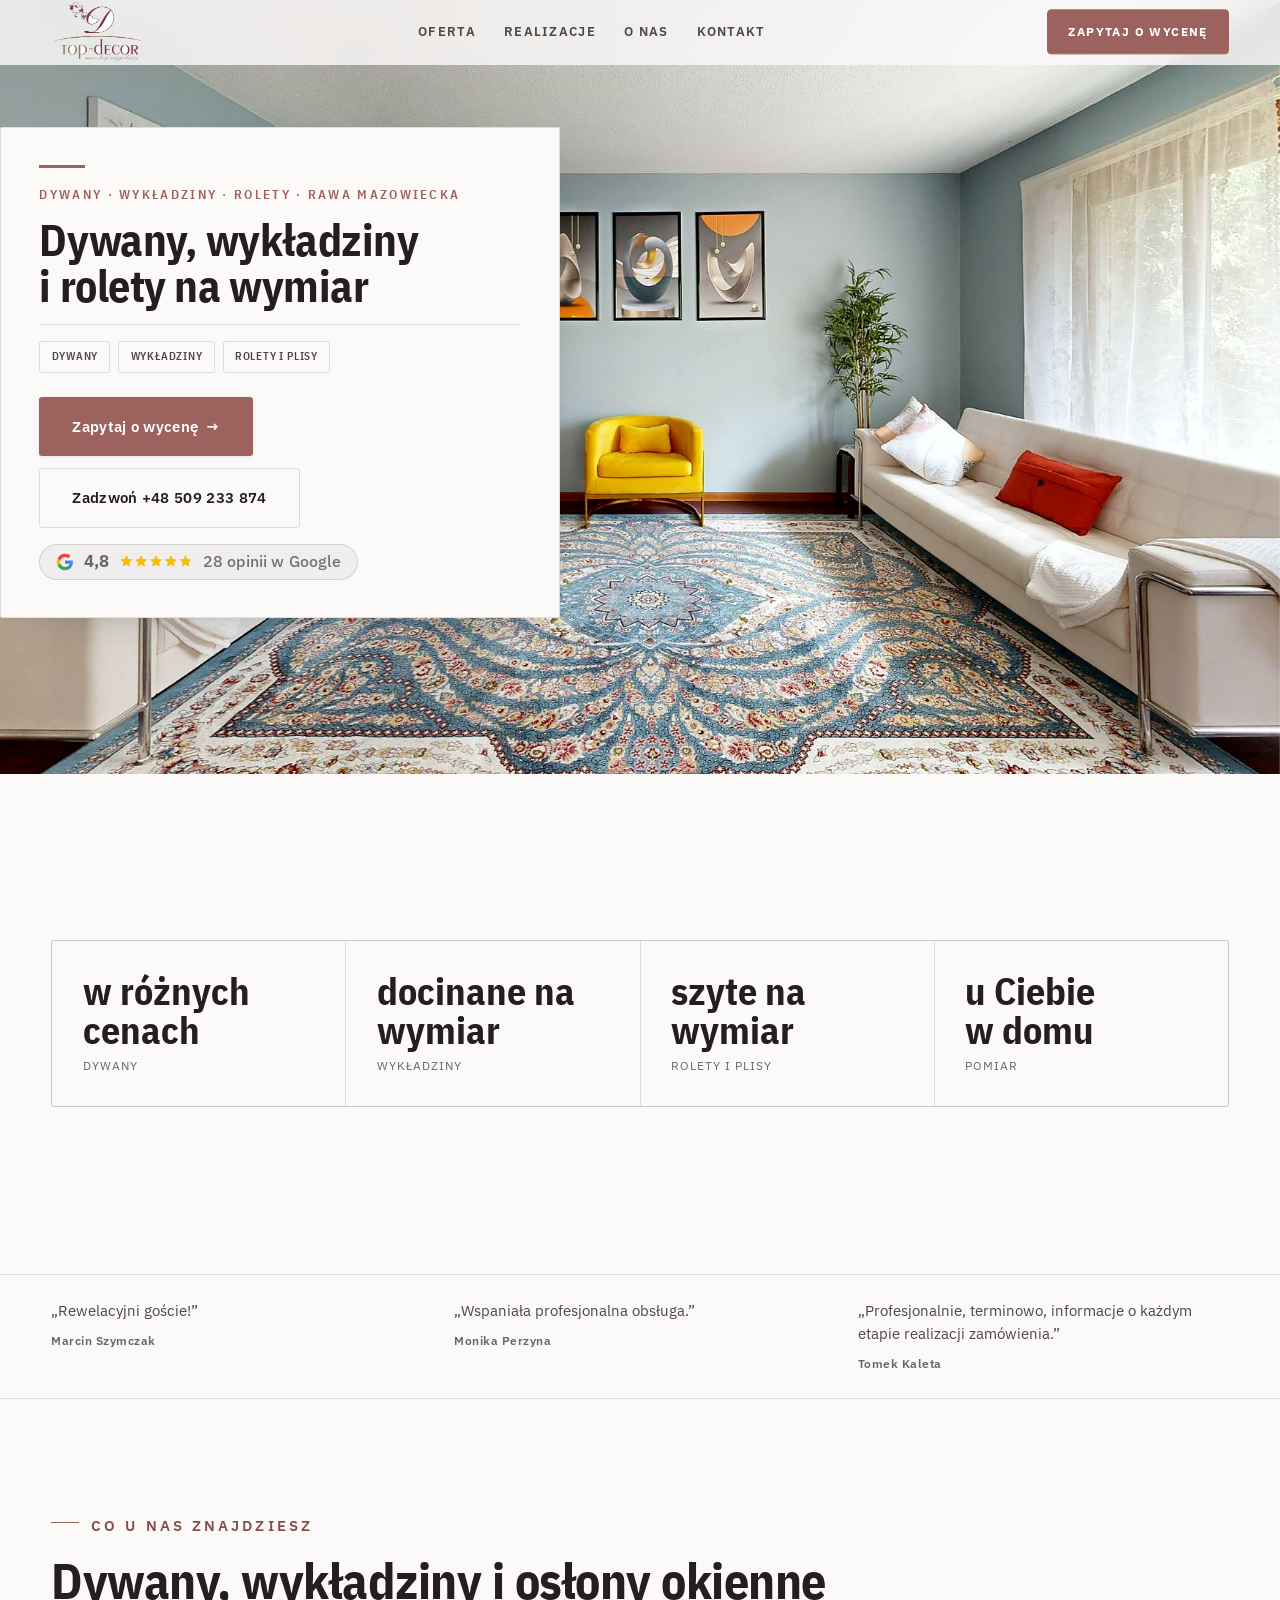
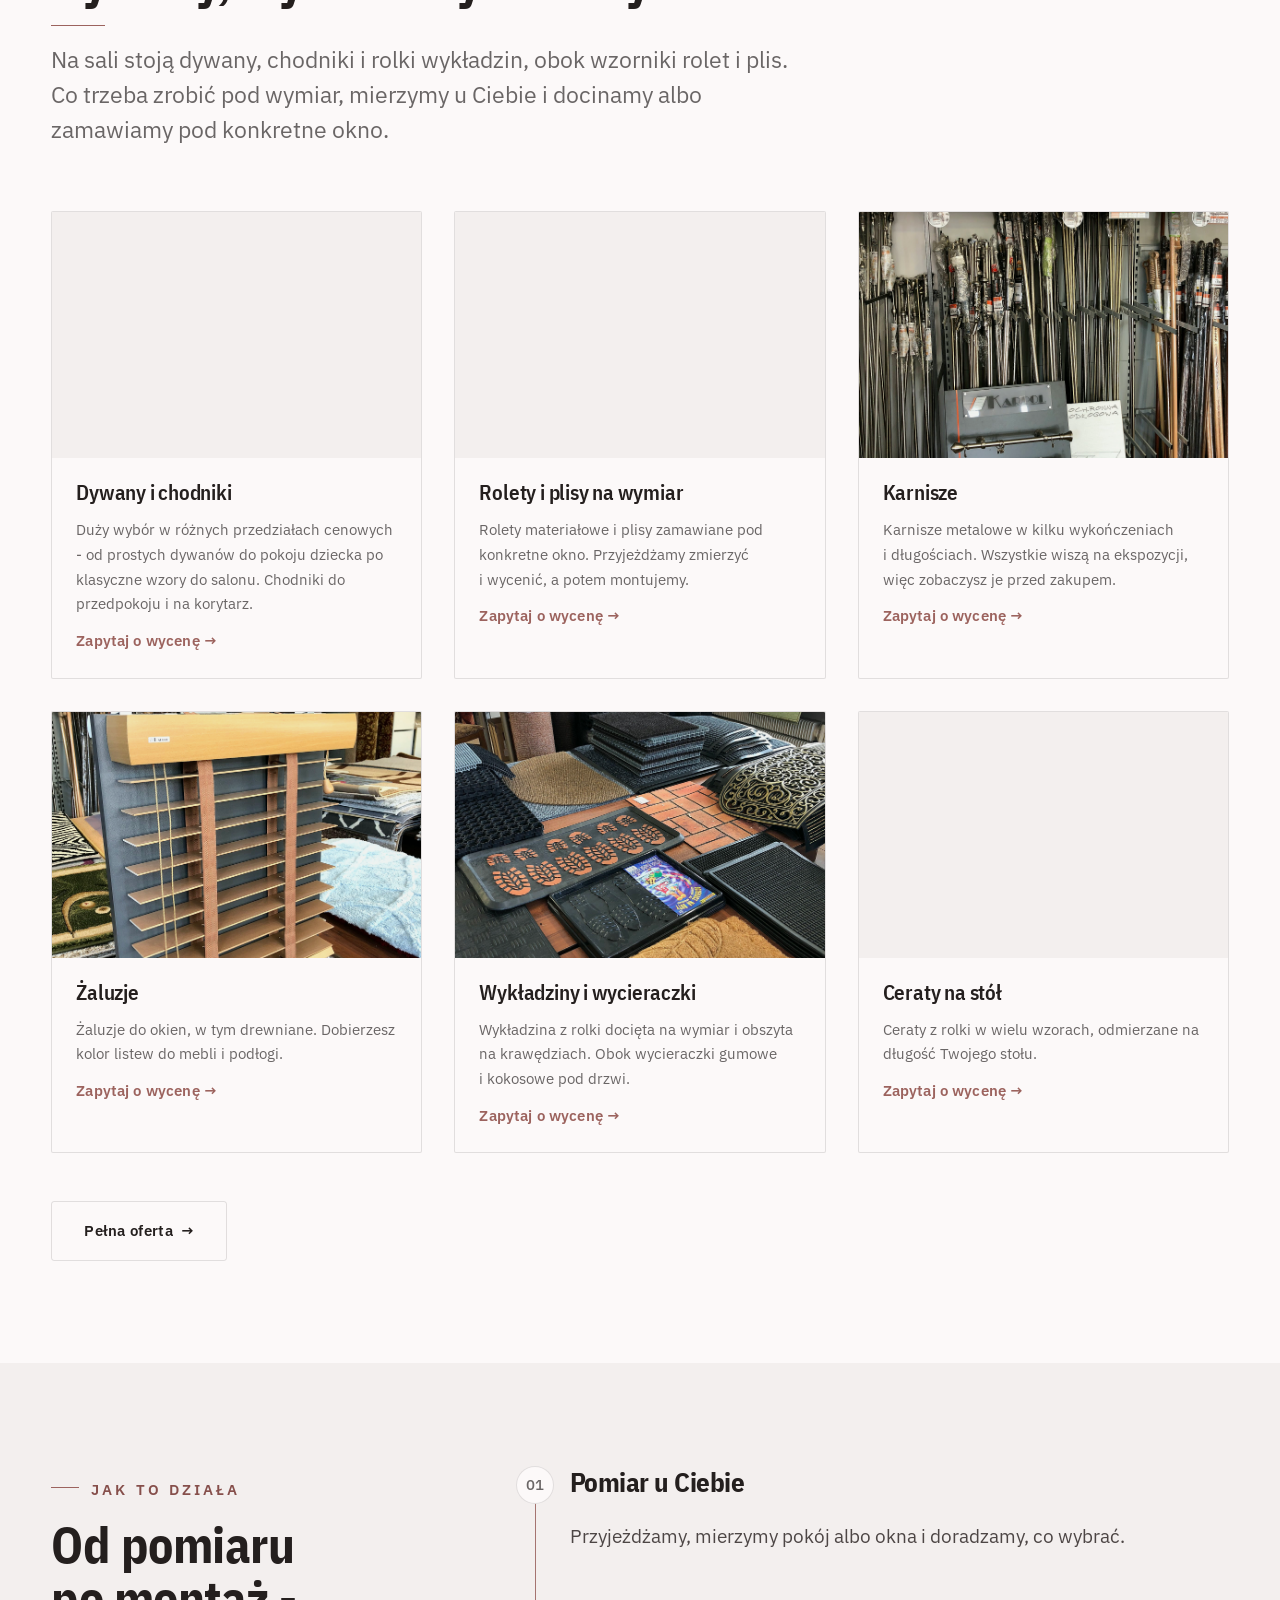
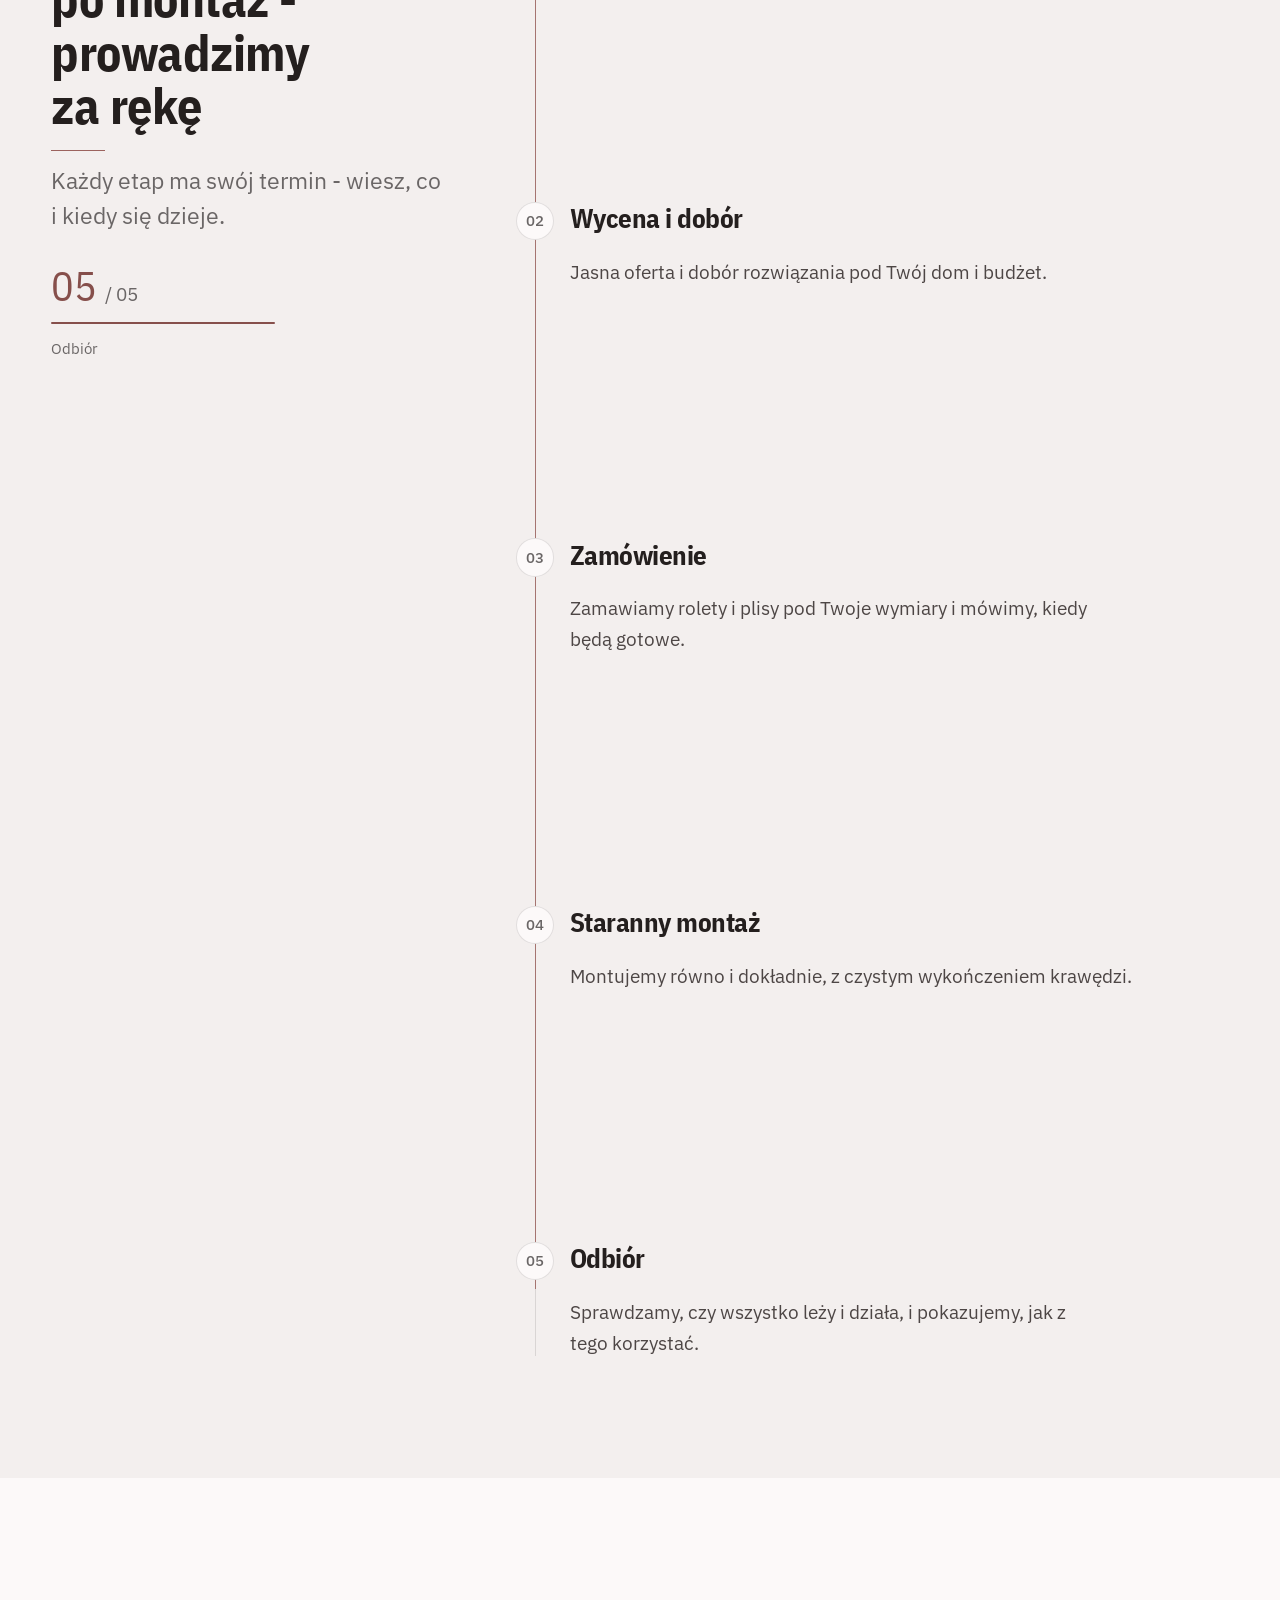
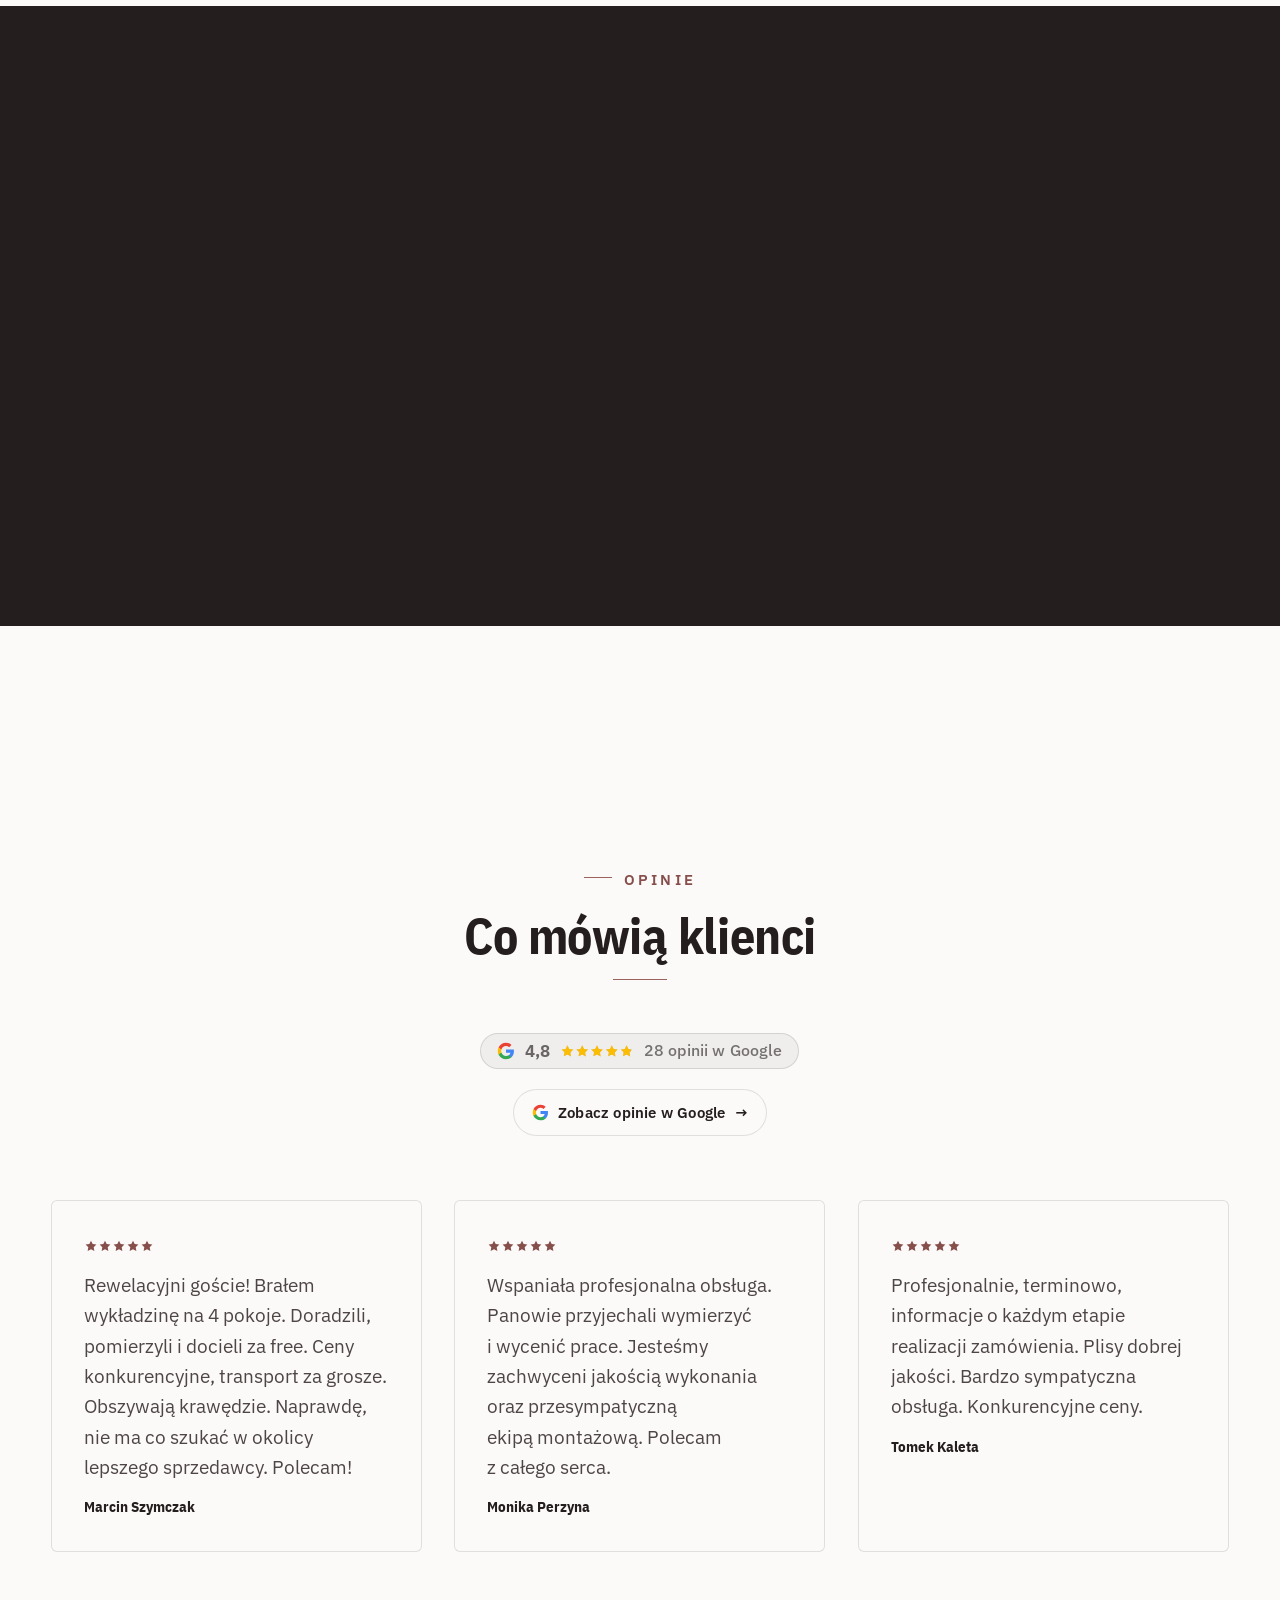
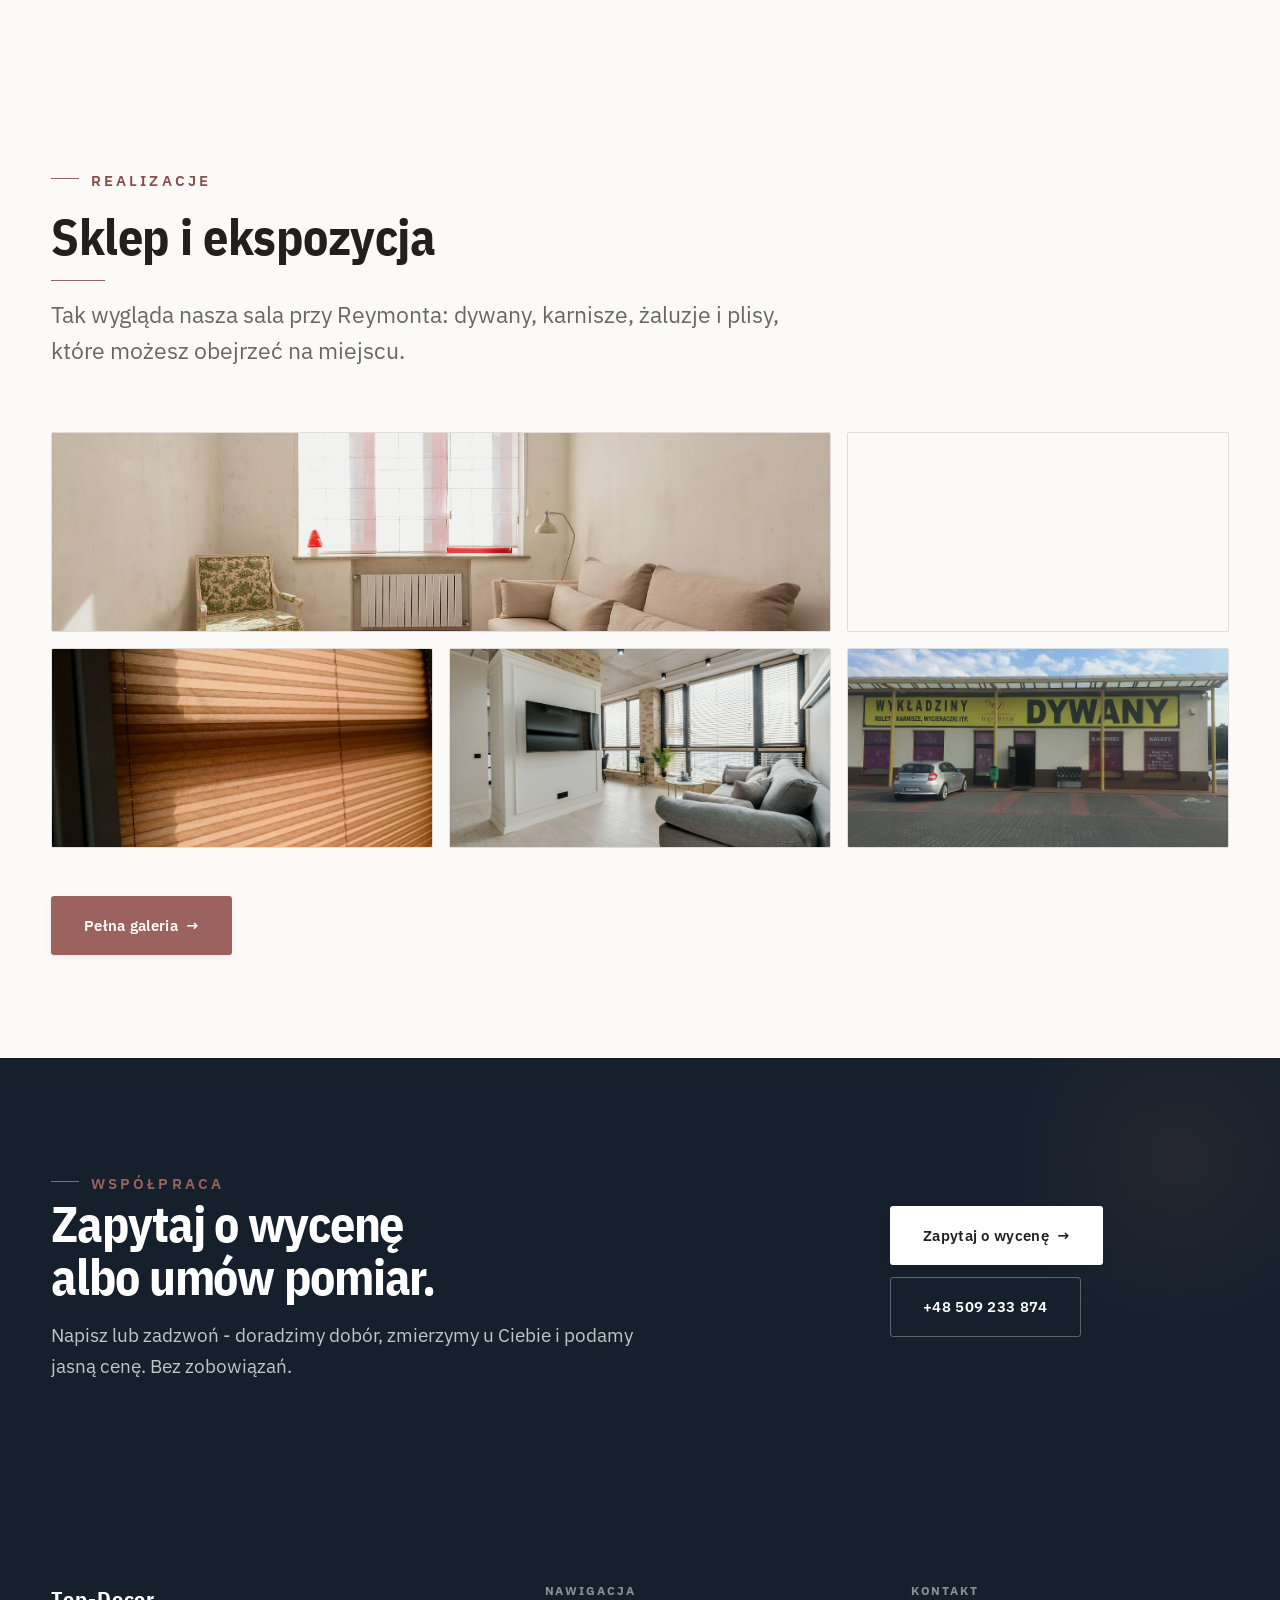
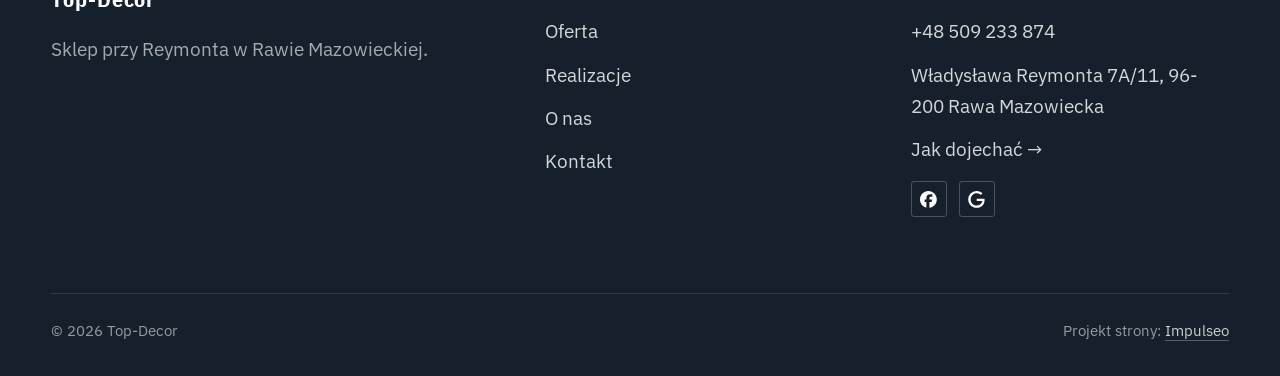
==== index.html @ 42b7243c "Strona demo: top-decor" ====
<!DOCTYPE html>
<html lang="pl">
<head>
<meta charset="UTF-8">
<meta name="viewport" content="width=device-width, initial-scale=1.0">
<title>Top-Decor - Dywany, wykładziny i rolety · Rawa Mazowiecka</title>
<meta name="description" content="Top-Decor w Rawie Mazowieckiej - dywany, chodniki, wykładziny dywanowe, rolety i plisy na wymiar, żaluzje, karnisze i wycieraczki. Pomiar u klienta, docinanie i montaż. Reymonta 7A.">
<link rel="canonical" href="https://kris20032.github.io/top-decor/">
<meta name="robots" content="noindex, nofollow">
<meta property="og:type" content="website">
<meta property="og:locale" content="pl_PL">
<meta property="og:site_name" content="Top-Decor">
<meta property="og:title" content="Top-Decor - Dywany, wykładziny i rolety · Rawa Mazowiecka">
<meta property="og:description" content="Top-Decor w Rawie Mazowieckiej - dywany, chodniki, wykładziny dywanowe, rolety i plisy na wymiar, żaluzje, karnisze i wycieraczki. Pomiar u klienta, docinanie i montaż. Reymonta 7A.">
<meta property="og:url" content="https://kris20032.github.io/top-decor/">
<meta property="og:image" content="https://kris20032.github.io/top-decor/img/og.jpg">
<meta property="og:image:width" content="1200">
<meta property="og:image:height" content="630">
<meta name="twitter:card" content="summary_large_image">
<script type="application/ld+json">{"@context": "https://schema.org", "@type": "LocalBusiness", "name": "Top-Decor", "url": "https://kris20032.github.io/top-decor/", "telephone": "+48509233874", "image": "https://kris20032.github.io/top-decor/img/og.jpg", "areaServed": "Rawa Mazowiecka", "sameAs": ["https://www.facebook.com/top.decor.eu/", "https://maps.google.com/?cid=16657654547501388124"]}</script>
<link rel="preconnect" href="https://fonts.googleapis.com">
<link rel="preconnect" href="https://fonts.gstatic.com" crossorigin>
<link href="https://fonts.googleapis.com/css2?family=IBM+Plex+Sans+Condensed:wght@500;600;700&family=IBM+Plex+Sans:wght@400;500;600&display=swap" rel="stylesheet">
<link rel="stylesheet" href="assets/styles.css?v=985de758">
</head>
<body>

<header class="nav">
  <div class="wrap nav-inner">
    <a class="brand brand-has-logo" href="index.html"><img class="brand-logo" src="img/logo.png" alt="Top-Decor" width="624" height="426" decoding="async"></a>
    <nav class="nav-links">
      <a href="oferta.html">Oferta</a>
      <a href="realizacje.html">Realizacje</a>
      <a href="o-nas.html">O nas</a>
      <a href="kontakt.html">Kontakt</a>
      <a href="kontakt.html" class="btn btn-accent">Zapytaj o wycenę</a>
    </nav>
    <button class="nav-toggle" aria-label="Menu"><span></span><span></span><span></span></button>
  </div>
</header>

<main>
<section class="hero-dom">
  <img class="hd-bg" src="img/hero.jpg" fetchpriority="high" alt="Top-Decor" width="1880" height="1058">
  <div class="wrap">
    <div class="hd-panel reveal">
      <span class="hd-tick" aria-hidden="true"></span>
      <span class="hd-kicker">Dywany · wykładziny · rolety · Rawa Mazowiecka</span>
      <h1 class="hd-claim">Dywany, wykładziny i rolety na wymiar</h1>
      <ul class="hd-tags"><li>Dywany</li><li>Wykładziny</li><li>Rolety i plisy</li></ul>
      <div class="hd-actions">
        <a href="kontakt.html" class="btn btn-accent">Zapytaj o wycenę <span class="arr">→</span></a>
        <a href="tel:+48509233874" class="btn btn-ghost">Zadzwoń +48 509 233 874</a>
      </div>
      <p class="hd-rating"><span class="g-badge"><svg class="gb-ico" viewBox="0 0 24 24" width="18" height="18" aria-hidden="true"><path fill="#4285F4" d="M22.56 12.25c0-.78-.07-1.53-.2-2.25H12v4.26h5.92c-.26 1.37-1.04 2.53-2.21 3.31v2.77h3.57c2.08-1.92 3.28-4.74 3.28-8.09z"/><path fill="#34A853" d="M12 23c2.97 0 5.46-.98 7.28-2.66l-3.57-2.77c-.98.66-2.23 1.06-3.71 1.06-2.86 0-5.29-1.93-6.16-4.53H2.18v2.84C3.99 20.53 7.7 23 12 23z"/><path fill="#FBBC05" d="M5.84 14.09c-.22-.66-.35-1.36-.35-2.09s.13-1.43.35-2.09V7.07H2.18C1.43 8.55 1 10.22 1 12s.43 3.45 1.18 4.93l2.85-2.22.81-.62z"/><path fill="#EA4335" d="M12 5.38c1.62 0 3.06.56 4.21 1.64l3.15-3.15C17.45 2.09 14.97 1 12 1 7.7 1 3.99 3.47 2.18 7.07l3.66 2.84c.87-2.6 3.3-4.53 6.16-4.53z"/></svg><b class="gb-ocena">4,8</b><svg class="gb-stars" viewBox="0 0 90 18" width="74" height="14.8" aria-hidden="true"><g fill="currentColor" opacity=".26"><path transform="translate(0,0)" d="M9 1.6l2.2 4.46 4.92.72-3.56 3.47.84 4.9L9 12.74l-4.4 2.31.84-4.9L1.88 6.68l4.92-.72L9 1.6Z"/><path transform="translate(18,0)" d="M9 1.6l2.2 4.46 4.92.72-3.56 3.47.84 4.9L9 12.74l-4.4 2.31.84-4.9L1.88 6.68l4.92-.72L9 1.6Z"/><path transform="translate(36,0)" d="M9 1.6l2.2 4.46 4.92.72-3.56 3.47.84 4.9L9 12.74l-4.4 2.31.84-4.9L1.88 6.68l4.92-.72L9 1.6Z"/><path transform="translate(54,0)" d="M9 1.6l2.2 4.46 4.92.72-3.56 3.47.84 4.9L9 12.74l-4.4 2.31.84-4.9L1.88 6.68l4.92-.72L9 1.6Z"/><path transform="translate(72,0)" d="M9 1.6l2.2 4.46 4.92.72-3.56 3.47.84 4.9L9 12.74l-4.4 2.31.84-4.9L1.88 6.68l4.92-.72L9 1.6Z"/></g><clipPath id="gs960"><rect x="0" y="0" width="86.4" height="18"/></clipPath><g fill="#FBBC04" clip-path="url(#gs960)"><path transform="translate(0,0)" d="M9 1.6l2.2 4.46 4.92.72-3.56 3.47.84 4.9L9 12.74l-4.4 2.31.84-4.9L1.88 6.68l4.92-.72L9 1.6Z"/><path transform="translate(18,0)" d="M9 1.6l2.2 4.46 4.92.72-3.56 3.47.84 4.9L9 12.74l-4.4 2.31.84-4.9L1.88 6.68l4.92-.72L9 1.6Z"/><path transform="translate(36,0)" d="M9 1.6l2.2 4.46 4.92.72-3.56 3.47.84 4.9L9 12.74l-4.4 2.31.84-4.9L1.88 6.68l4.92-.72L9 1.6Z"/><path transform="translate(54,0)" d="M9 1.6l2.2 4.46 4.92.72-3.56 3.47.84 4.9L9 12.74l-4.4 2.31.84-4.9L1.88 6.68l4.92-.72L9 1.6Z"/><path transform="translate(72,0)" d="M9 1.6l2.2 4.46 4.92.72-3.56 3.47.84 4.9L9 12.74l-4.4 2.31.84-4.9L1.88 6.68l4.92-.72L9 1.6Z"/></g></svg><span class="gb-txt">28 opinii w Google</span></span></p>
    </div>
  </div>
</section>
<section class="dom-statband">
  <div class="wrap">
    <div class="dom-stats">
      <div class="dom-stat reveal"><div class="ds-num">w różnych cenach</div><div class="ds-lab">Dywany</div></div>
      <div class="dom-stat reveal"><div class="ds-num">docinane na wymiar</div><div class="ds-lab">Wykładziny</div></div>
      <div class="dom-stat reveal"><div class="ds-num">szyte na wymiar</div><div class="ds-lab">Rolety i plisy</div></div>
      <div class="dom-stat reveal"><div class="ds-num">u Ciebie w domu</div><div class="ds-lab">Pomiar</div></div>
    </div>
  </div>
</section>
<section class="opinie-mini" aria-label="Opinie klientów">
  <div class="wrap">
    <div class="om-row">
      <div class="om-item reveal"><blockquote>„Rewelacyjni goście!”</blockquote><span class="om-autor">Marcin Szymczak</span></div>
      <div class="om-item reveal"><blockquote>„Wspaniała profesjonalna obsługa.”</blockquote><span class="om-autor">Monika Perzyna</span></div>
      <div class="om-item reveal"><blockquote>„Profesjonalnie, terminowo, informacje o każdym etapie realizacji zamówienia.”</blockquote><span class="om-autor">Tomek Kaleta</span></div>
    </div>
  </div>
</section>
<section class="dom-products" id="produkty">
  <div class="wrap">
    <div class="head reveal">
      <span class="eyebrow">Co u nas znajdziesz</span>
      <h2>Dywany, wykładziny i osłony okienne</h2>
      <p>Na sali stoją dywany, chodniki i rolki wykładzin, obok wzorniki rolet i plis. Co trzeba zrobić pod wymiar, mierzymy u Ciebie i docinamy albo zamawiamy pod konkretne okno.</p>
    </div>
    <div class="dom-grid">
      <article class="dom-card reveal">
        <figure class="dom-card__img"><img src="img/g1.jpg" alt="Dywany i chodniki" loading="lazy" width="1600" height="2133" decoding="async"></figure>
        <div class="dom-card__body">
          <h3 class="dom-card__name">Dywany i chodniki</h3>
          <p class="dom-card__tag">Duży wybór w różnych przedziałach cenowych - od prostych dywanów do pokoju dziecka po klasyczne wzory do salonu. Chodniki do przedpokoju i na korytarz.</p>
          <a class="dom-card__link" href="kontakt.html">Zapytaj o wycenę <span class="arr">→</span></a>
        </div>
      </article>
      <article class="dom-card reveal">
        <figure class="dom-card__img"><img src="img/g2.jpg" alt="Rolety i plisy na wymiar" loading="lazy" width="1600" height="2133" decoding="async"></figure>
        <div class="dom-card__body">
          <h3 class="dom-card__name">Rolety i plisy na wymiar</h3>
          <p class="dom-card__tag">Rolety materiałowe i plisy zamawiane pod konkretne okno. Przyjeżdżamy zmierzyć i wycenić, a potem montujemy.</p>
          <a class="dom-card__link" href="kontakt.html">Zapytaj o wycenę <span class="arr">→</span></a>
        </div>
      </article>
      <article class="dom-card reveal">
        <figure class="dom-card__img"><img src="img/g3.jpg" alt="Karnisze" loading="lazy" width="1600" height="2133" decoding="async"></figure>
        <div class="dom-card__body">
          <h3 class="dom-card__name">Karnisze</h3>
          <p class="dom-card__tag">Karnisze metalowe w kilku wykończeniach i długościach. Wszystkie wiszą na ekspozycji, więc zobaczysz je przed zakupem.</p>
          <a class="dom-card__link" href="kontakt.html">Zapytaj o wycenę <span class="arr">→</span></a>
        </div>
      </article>
      <article class="dom-card reveal">
        <figure class="dom-card__img"><img src="img/g4.jpg" alt="Żaluzje" loading="lazy" width="1600" height="2133" decoding="async"></figure>
        <div class="dom-card__body">
          <h3 class="dom-card__name">Żaluzje</h3>
          <p class="dom-card__tag">Żaluzje do okien, w tym drewniane. Dobierzesz kolor listew do mebli i podłogi.</p>
          <a class="dom-card__link" href="kontakt.html">Zapytaj o wycenę <span class="arr">→</span></a>
        </div>
      </article>
      <article class="dom-card reveal">
        <figure class="dom-card__img"><img src="img/g5.jpg" alt="Wykładziny i wycieraczki" loading="lazy" width="1600" height="2133" decoding="async"></figure>
        <div class="dom-card__body">
          <h3 class="dom-card__name">Wykładziny i wycieraczki</h3>
          <p class="dom-card__tag">Wykładzina z rolki docięta na wymiar i obszyta na krawędziach. Obok wycieraczki gumowe i kokosowe pod drzwi.</p>
          <a class="dom-card__link" href="kontakt.html">Zapytaj o wycenę <span class="arr">→</span></a>
        </div>
      </article>
      <article class="dom-card reveal">
        <figure class="dom-card__img"><img src="img/g6.jpg" alt="Ceraty na stół" loading="lazy" width="1464" height="2018" decoding="async"></figure>
        <div class="dom-card__body">
          <h3 class="dom-card__name">Ceraty na stół</h3>
          <p class="dom-card__tag">Ceraty z rolki w wielu wzorach, odmierzane na długość Twojego stołu.</p>
          <a class="dom-card__link" href="kontakt.html">Zapytaj o wycenę <span class="arr">→</span></a>
        </div>
      </article>
    </div>
    <div style="margin-top:var(--space-7)" class="reveal"><a href="oferta.html" class="btn btn-ghost">Pełna oferta <span class="arr">→</span></a></div>
  </div>
</section>
<section class="proces proces-os dom">
  <div class="wrap proc-grid">
    <div class="proc-side">
      <div class="head reveal">
        <span class="eyebrow">Jak to działa</span>
        <h2>Od pomiaru po montaż - prowadzimy za rękę</h2>
        <p>Każdy etap ma swój termin - wiesz, co i kiedy się dzieje.</p>
      </div>
      <div class="proc-count" aria-hidden="true"><span class="pc-cur">01</span><span class="pc-all">/ 05</span></div>
      <div class="proc-bar" aria-hidden="true"><i></i></div>
      <p class="proc-now" aria-hidden="true">Pomiar u Ciebie</p>
    </div>
    <ol class="proces-line">
      <li class="reveal"><span class="pno">01</span><h3>Pomiar u Ciebie</h3><p>Przyjeżdżamy, mierzymy pokój albo okna i doradzamy, co wybrać.</p></li>
      <li class="reveal"><span class="pno">02</span><h3>Wycena i dobór</h3><p>Jasna oferta i dobór rozwiązania pod Twój dom i budżet.</p></li>
      <li class="reveal"><span class="pno">03</span><h3>Zamówienie</h3><p>Zamawiamy rolety i plisy pod Twoje wymiary i mówimy, kiedy będą gotowe.</p></li>
      <li class="reveal"><span class="pno">04</span><h3>Staranny montaż</h3><p>Montujemy równo i dokładnie, z czystym wykończeniem krawędzi.</p></li>
      <li class="reveal"><span class="pno">05</span><h3>Odbiór</h3><p>Sprawdzamy, czy wszystko leży i działa, i pokazujemy, jak z tego korzystać.</p></li>
    </ol>
  </div>
</section>
<section class="stopklatka" aria-hidden="true">
  <div class="stk-bg" style="background-image:url(img/g8.jpg)"></div>
</section>
<section class="opinie">
  <div class="wrap">
    <div class="head center reveal">
      <span class="eyebrow">Opinie</span>
      <h2>Co mówią klienci</h2>
    </div>
    <p class="op-meta reveal"><span class="g-badge"><svg class="gb-ico" viewBox="0 0 24 24" width="18" height="18" aria-hidden="true"><path fill="#4285F4" d="M22.56 12.25c0-.78-.07-1.53-.2-2.25H12v4.26h5.92c-.26 1.37-1.04 2.53-2.21 3.31v2.77h3.57c2.08-1.92 3.28-4.74 3.28-8.09z"/><path fill="#34A853" d="M12 23c2.97 0 5.46-.98 7.28-2.66l-3.57-2.77c-.98.66-2.23 1.06-3.71 1.06-2.86 0-5.29-1.93-6.16-4.53H2.18v2.84C3.99 20.53 7.7 23 12 23z"/><path fill="#FBBC05" d="M5.84 14.09c-.22-.66-.35-1.36-.35-2.09s.13-1.43.35-2.09V7.07H2.18C1.43 8.55 1 10.22 1 12s.43 3.45 1.18 4.93l2.85-2.22.81-.62z"/><path fill="#EA4335" d="M12 5.38c1.62 0 3.06.56 4.21 1.64l3.15-3.15C17.45 2.09 14.97 1 12 1 7.7 1 3.99 3.47 2.18 7.07l3.66 2.84c.87-2.6 3.3-4.53 6.16-4.53z"/></svg><b class="gb-ocena">4,8</b><svg class="gb-stars" viewBox="0 0 90 18" width="74" height="14.8" aria-hidden="true"><g fill="currentColor" opacity=".26"><path transform="translate(0,0)" d="M9 1.6l2.2 4.46 4.92.72-3.56 3.47.84 4.9L9 12.74l-4.4 2.31.84-4.9L1.88 6.68l4.92-.72L9 1.6Z"/><path transform="translate(18,0)" d="M9 1.6l2.2 4.46 4.92.72-3.56 3.47.84 4.9L9 12.74l-4.4 2.31.84-4.9L1.88 6.68l4.92-.72L9 1.6Z"/><path transform="translate(36,0)" d="M9 1.6l2.2 4.46 4.92.72-3.56 3.47.84 4.9L9 12.74l-4.4 2.31.84-4.9L1.88 6.68l4.92-.72L9 1.6Z"/><path transform="translate(54,0)" d="M9 1.6l2.2 4.46 4.92.72-3.56 3.47.84 4.9L9 12.74l-4.4 2.31.84-4.9L1.88 6.68l4.92-.72L9 1.6Z"/><path transform="translate(72,0)" d="M9 1.6l2.2 4.46 4.92.72-3.56 3.47.84 4.9L9 12.74l-4.4 2.31.84-4.9L1.88 6.68l4.92-.72L9 1.6Z"/></g><clipPath id="gs960"><rect x="0" y="0" width="86.4" height="18"/></clipPath><g fill="#FBBC04" clip-path="url(#gs960)"><path transform="translate(0,0)" d="M9 1.6l2.2 4.46 4.92.72-3.56 3.47.84 4.9L9 12.74l-4.4 2.31.84-4.9L1.88 6.68l4.92-.72L9 1.6Z"/><path transform="translate(18,0)" d="M9 1.6l2.2 4.46 4.92.72-3.56 3.47.84 4.9L9 12.74l-4.4 2.31.84-4.9L1.88 6.68l4.92-.72L9 1.6Z"/><path transform="translate(36,0)" d="M9 1.6l2.2 4.46 4.92.72-3.56 3.47.84 4.9L9 12.74l-4.4 2.31.84-4.9L1.88 6.68l4.92-.72L9 1.6Z"/><path transform="translate(54,0)" d="M9 1.6l2.2 4.46 4.92.72-3.56 3.47.84 4.9L9 12.74l-4.4 2.31.84-4.9L1.88 6.68l4.92-.72L9 1.6Z"/><path transform="translate(72,0)" d="M9 1.6l2.2 4.46 4.92.72-3.56 3.47.84 4.9L9 12.74l-4.4 2.31.84-4.9L1.88 6.68l4.92-.72L9 1.6Z"/></g></svg><span class="gb-txt">28 opinii w Google</span></span></p>
    <p class="op-meta reveal"><a class="op-google" href="https://maps.google.com/?cid=16657654547501388124" target="_blank" rel="noopener"><svg class="op-g-ico" viewBox="0 0 24 24" width="17" height="17" aria-hidden="true"><path fill="#4285F4" d="M22.56 12.25c0-.78-.07-1.53-.2-2.25H12v4.26h5.92c-.26 1.37-1.04 2.53-2.21 3.31v2.77h3.57c2.08-1.92 3.28-4.74 3.28-8.09z"/><path fill="#34A853" d="M12 23c2.97 0 5.46-.98 7.28-2.66l-3.57-2.77c-.98.66-2.23 1.06-3.71 1.06-2.86 0-5.29-1.93-6.16-4.53H2.18v2.84C3.99 20.53 7.7 23 12 23z"/><path fill="#FBBC05" d="M5.84 14.09c-.22-.66-.35-1.36-.35-2.09s.13-1.43.35-2.09V7.07H2.18C1.43 8.55 1 10.22 1 12s.43 3.45 1.18 4.93l2.85-2.22.81-.62z"/><path fill="#EA4335" d="M12 5.38c1.62 0 3.06.56 4.21 1.64l3.15-3.15C17.45 2.09 14.97 1 12 1 7.7 1 3.99 3.47 2.18 7.07l3.66 2.84c.87-2.6 3.3-4.53 6.16-4.53z"/></svg><span>Zobacz opinie w Google</span><span class="arr">→</span></a></p>
    <div class="opinie-grid">
      <figure class="op-card reveal"><span class="op-star"><svg class="ico-star" width="14" height="14" viewBox="0 0 24 24" style="vertical-align:-2px" aria-hidden="true"><path d="M12 2.8l2.85 5.8 6.4.93-4.63 4.5 1.1 6.37L12 17.4l-5.72 3 1.1-6.37-4.63-4.5 6.4-.93L12 2.8Z" fill="currentColor"/></svg><svg class="ico-star" width="14" height="14" viewBox="0 0 24 24" style="vertical-align:-2px" aria-hidden="true"><path d="M12 2.8l2.85 5.8 6.4.93-4.63 4.5 1.1 6.37L12 17.4l-5.72 3 1.1-6.37-4.63-4.5 6.4-.93L12 2.8Z" fill="currentColor"/></svg><svg class="ico-star" width="14" height="14" viewBox="0 0 24 24" style="vertical-align:-2px" aria-hidden="true"><path d="M12 2.8l2.85 5.8 6.4.93-4.63 4.5 1.1 6.37L12 17.4l-5.72 3 1.1-6.37-4.63-4.5 6.4-.93L12 2.8Z" fill="currentColor"/></svg><svg class="ico-star" width="14" height="14" viewBox="0 0 24 24" style="vertical-align:-2px" aria-hidden="true"><path d="M12 2.8l2.85 5.8 6.4.93-4.63 4.5 1.1 6.37L12 17.4l-5.72 3 1.1-6.37-4.63-4.5 6.4-.93L12 2.8Z" fill="currentColor"/></svg><svg class="ico-star" width="14" height="14" viewBox="0 0 24 24" style="vertical-align:-2px" aria-hidden="true"><path d="M12 2.8l2.85 5.8 6.4.93-4.63 4.5 1.1 6.37L12 17.4l-5.72 3 1.1-6.37-4.63-4.5 6.4-.93L12 2.8Z" fill="currentColor"/></svg></span><blockquote>Rewelacyjni goście! Brałem wykładzinę na 4 pokoje. Doradzili, pomierzyli i docieli za free. Ceny konkurencyjne, transport za grosze. Obszywają krawędzie. Naprawdę, nie ma co szukać w okolicy lepszego sprzedawcy. Polecam!</blockquote><span class="op-autor">Marcin Szymczak</span></figure>
      <figure class="op-card reveal"><span class="op-star"><svg class="ico-star" width="14" height="14" viewBox="0 0 24 24" style="vertical-align:-2px" aria-hidden="true"><path d="M12 2.8l2.85 5.8 6.4.93-4.63 4.5 1.1 6.37L12 17.4l-5.72 3 1.1-6.37-4.63-4.5 6.4-.93L12 2.8Z" fill="currentColor"/></svg><svg class="ico-star" width="14" height="14" viewBox="0 0 24 24" style="vertical-align:-2px" aria-hidden="true"><path d="M12 2.8l2.85 5.8 6.4.93-4.63 4.5 1.1 6.37L12 17.4l-5.72 3 1.1-6.37-4.63-4.5 6.4-.93L12 2.8Z" fill="currentColor"/></svg><svg class="ico-star" width="14" height="14" viewBox="0 0 24 24" style="vertical-align:-2px" aria-hidden="true"><path d="M12 2.8l2.85 5.8 6.4.93-4.63 4.5 1.1 6.37L12 17.4l-5.72 3 1.1-6.37-4.63-4.5 6.4-.93L12 2.8Z" fill="currentColor"/></svg><svg class="ico-star" width="14" height="14" viewBox="0 0 24 24" style="vertical-align:-2px" aria-hidden="true"><path d="M12 2.8l2.85 5.8 6.4.93-4.63 4.5 1.1 6.37L12 17.4l-5.72 3 1.1-6.37-4.63-4.5 6.4-.93L12 2.8Z" fill="currentColor"/></svg><svg class="ico-star" width="14" height="14" viewBox="0 0 24 24" style="vertical-align:-2px" aria-hidden="true"><path d="M12 2.8l2.85 5.8 6.4.93-4.63 4.5 1.1 6.37L12 17.4l-5.72 3 1.1-6.37-4.63-4.5 6.4-.93L12 2.8Z" fill="currentColor"/></svg></span><blockquote>Wspaniała profesjonalna obsługa. Panowie przyjechali wymierzyć i wycenić prace. Jesteśmy zachwyceni jakością wykonania oraz przesympatyczną ekipą montażową. Polecam z całego serca.</blockquote><span class="op-autor">Monika Perzyna</span></figure>
      <figure class="op-card reveal"><span class="op-star"><svg class="ico-star" width="14" height="14" viewBox="0 0 24 24" style="vertical-align:-2px" aria-hidden="true"><path d="M12 2.8l2.85 5.8 6.4.93-4.63 4.5 1.1 6.37L12 17.4l-5.72 3 1.1-6.37-4.63-4.5 6.4-.93L12 2.8Z" fill="currentColor"/></svg><svg class="ico-star" width="14" height="14" viewBox="0 0 24 24" style="vertical-align:-2px" aria-hidden="true"><path d="M12 2.8l2.85 5.8 6.4.93-4.63 4.5 1.1 6.37L12 17.4l-5.72 3 1.1-6.37-4.63-4.5 6.4-.93L12 2.8Z" fill="currentColor"/></svg><svg class="ico-star" width="14" height="14" viewBox="0 0 24 24" style="vertical-align:-2px" aria-hidden="true"><path d="M12 2.8l2.85 5.8 6.4.93-4.63 4.5 1.1 6.37L12 17.4l-5.72 3 1.1-6.37-4.63-4.5 6.4-.93L12 2.8Z" fill="currentColor"/></svg><svg class="ico-star" width="14" height="14" viewBox="0 0 24 24" style="vertical-align:-2px" aria-hidden="true"><path d="M12 2.8l2.85 5.8 6.4.93-4.63 4.5 1.1 6.37L12 17.4l-5.72 3 1.1-6.37-4.63-4.5 6.4-.93L12 2.8Z" fill="currentColor"/></svg><svg class="ico-star" width="14" height="14" viewBox="0 0 24 24" style="vertical-align:-2px" aria-hidden="true"><path d="M12 2.8l2.85 5.8 6.4.93-4.63 4.5 1.1 6.37L12 17.4l-5.72 3 1.1-6.37-4.63-4.5 6.4-.93L12 2.8Z" fill="currentColor"/></svg></span><blockquote>Profesjonalnie, terminowo, informacje o każdym etapie realizacji zamówienia. Plisy dobrej jakości. Bardzo sympatyczna obsługa. Konkurencyjne ceny.</blockquote><span class="op-autor">Tomek Kaleta</span></figure>
    </div>
  </div>
</section>
<section>
  <div class="wrap">
    <div class="head reveal">
      <span class="eyebrow">Realizacje</span>
      <h2>Sklep i ekspozycja</h2>
      <p>Tak wygląda nasza sala przy Reymonta: dywany, karnisze, żaluzje i plisy, które możesz obejrzeć na miejscu.</p>
    </div>
    <div class="gallery">
      <div class="tile t-two3 reveal"><img src="img/g7.jpg" alt="Top-Decor" loading="lazy" width="1775" height="1300" decoding="async"></div>
      <div class="tile t-third reveal"><img src="img/g9.jpg" alt="Top-Decor" loading="lazy" width="1880" height="1255" decoding="async"></div>
      <div class="tile t-third reveal"><img src="img/g10.jpg" alt="Top-Decor" loading="lazy" width="1792" height="934" decoding="async"></div>
      <div class="tile t-third reveal"><img src="img/g11.jpg" alt="Top-Decor" loading="lazy" width="1830" height="1200" decoding="async"></div>
      <div class="tile t-third reveal"><img src="img/about.jpg" alt="Top-Decor" loading="lazy" width="1600" height="1200" decoding="async"></div>
    </div>
    <div style="margin-top:var(--space-7)" class="reveal"><a href="realizacje.html" class="btn btn-accent">Pełna galeria <span class="arr">→</span></a></div>
  </div>
</section>
<section class="cta">
  <div class="wrap">
    <div class="reveal">
      <span class="eyebrow">Współpraca</span>
      <h2>Zapytaj o wycenę albo umów pomiar.</h2>
      <p>Napisz lub zadzwoń - doradzimy dobór, zmierzymy u Ciebie i podamy jasną cenę. Bez zobowiązań.</p>
    </div>
    <div class="cta-actions reveal">
      <a href="kontakt.html" class="btn btn-light">Zapytaj o wycenę <span class="arr">→</span></a>
      <a href="tel:+48509233874" class="btn btn-ghost btn-ghost-cta">+48 509 233 874</a>
    </div>
  </div>
</section>
</main>

<footer>
  <div class="wrap">
    <div class="foot-grid">
      <div class="foot-brand">
        <div class="name">Top-Decor</div>
        <p>Sklep przy Reymonta w Rawie Mazowieckiej.</p>
      </div>
      <div class="foot-col">
        <h4>Nawigacja</h4>
        <a href="oferta.html">Oferta</a>
        <a href="realizacje.html">Realizacje</a>
        <a href="o-nas.html">O nas</a>
        <a href="kontakt.html">Kontakt</a>
      </div>
      <div class="foot-col">
        <h4>Kontakt</h4>
        <a href="tel:+48509233874">+48 509 233 874</a>
        <p>Władysława Reymonta 7A/11, 96-200 Rawa Mazowiecka</p>
        <a href="https://maps.google.com/?cid=16657654547501388124" target="_blank" rel="noopener">Jak dojechać →</a>
      <div class="foot-soc">
        <a class="soc" href="https://www.facebook.com/top.decor.eu/" target="_blank" rel="noopener" aria-label="Facebook - Top-Decor"><svg viewBox="0 0 24 24" aria-hidden="true" focusable="false"><path d="M9.101 23.691v-7.98H6.627v-3.667h2.474v-1.58c0-4.085 1.848-5.978 5.858-5.978.401 0 .955.042 1.468.103a8.68 8.68 0 0 1 1.141.195v3.325a8.623 8.623 0 0 0-.653-.036 26.805 26.805 0 0 0-.733-.009c-.707 0-1.259.096-1.675.309a1.686 1.686 0 0 0-.679.622c-.258.42-.374.995-.374 1.752v1.297h3.919l-.386 2.103-.287 1.564h-3.246v8.245C19.396 23.238 24 18.179 24 12.044c0-6.627-5.373-12-12-12s-12 5.373-12 12c0 5.628 3.874 10.35 9.101 11.647Z" fill="currentColor"/></svg></a>
        <a class="soc" href="https://maps.google.com/?cid=16657654547501388124" target="_blank" rel="noopener" aria-label="Google - Top-Decor"><svg viewBox="0 0 24 24" aria-hidden="true" focusable="false"><path d="M12.48 10.92v3.28h7.84c-.24 1.84-.853 3.187-1.787 4.133-1.147 1.147-2.933 2.4-6.053 2.4-4.827 0-8.6-3.893-8.6-8.72s3.773-8.72 8.6-8.72c2.6 0 4.507 1.027 5.907 2.347l2.307-2.307C18.747 1.44 16.133 0 12.48 0 5.867 0 .307 5.387.307 12s5.56 12 12.173 12c3.573 0 6.267-1.173 8.373-3.36 2.16-2.16 2.84-5.213 2.84-7.667 0-.76-.053-1.467-.173-2.053H12.48z" fill="currentColor"/></svg></a>
      </div>
      </div>
    </div>
    <div class="foot-bot">
      <span>© 2026 Top-Decor</span>
      <span>Projekt strony: <a class="foot-credit" href="https://impulseo.pl" target="_blank" rel="noopener">Impulseo</a></span>
    </div>
  </div>
</footer>
<div class="sticky-reserve"><a class="sr-book" href="kontakt.html">Zapytaj o wycenę</a><a class="sr-call" href="tel:+48509233874" aria-label="Zadzwoń"><svg class="ico-tel" width="16" height="16" viewBox="0 0 24 24" fill="none" aria-hidden="true"><path d="M6.6 10.8a15.5 15.5 0 0 0 6.6 6.6l2.2-2.2a1 1 0 0 1 1-.24 11.4 11.4 0 0 0 3.6.58 1 1 0 0 1 1 1V20a1 1 0 0 1-1 1A17 17 0 0 1 3 4a1 1 0 0 1 1-1h3.5a1 1 0 0 1 1 1c0 1.25.2 2.46.58 3.6a1 1 0 0 1-.25 1l-2.23 2.2Z" fill="currentColor"/></svg></a></div>
<div class="demo-wazne" data-do="2026-11-08" data-cykl="3" hidden><svg class="dw-ico" width="13" height="13" viewBox="0 0 24 24" fill="none" aria-hidden="true"><circle cx="12" cy="12" r="8.6" stroke="currentColor" stroke-width="1.8"/><path d="M12 7.2V12l3.3 2" stroke="currentColor" stroke-width="1.8" stroke-linecap="round"/></svg><span class="dw-txt"></span></div>

<script src="assets/main.js"></script>
</body>
</html>
---- assets/styles.css ----
/* ============================================================
   STOLBASZ — premium, architektoniczny B2B fit-out
   Jasna paleta, zero brązu. System wg premium-web-craft.
   Projekt strony: Impulseo (impulseo.pl)
   ============================================================ */

:root{
  /* PALETA — jasna, architektoniczna, chłodna */
  --paper:#F4F7FA;          /* główne tło */
  --paper-2:#E7EDF3;        /* sekcje alternatywne (chłodny jasny szary) */
  --paper-3:#E7EDF3;        /* delikatne wypełnienia */
  --ink:#16202C;            /* tekst główny — chłodny grafit */
  --ink-soft:#3A4654;       /* nagłówki drugorzędne */
  --muted:#5C6672;          /* tekst poboczny */
  --line:rgba(22,32,44,.12);/* hairline */
  --accent:#235E96;         /* stonowany petrol-slate — jedyny akcent */
  --accent-d:#1A4A78;
  --accent-soft:rgba(35,94,150,.10);
  --dark:#16202C;           /* sekcje ciemne (stopka/CTA) */

  /* HOVER ZDJĘĆ — JEDEN standard dla całego silnika (decyzja K. 04.08.2026, artefakt z wariantami).
     AKTUALNE (K.+Szymon 09.08.2026, wybór z artefaktu 6 wariantów): zoom 1.05 przy 1.4s -
     przy tak długim czasie mocniejszy kadr NIE skacze, tylko „oddycha". Poprzedni standard
     (1.02 / .55s z 04.08) odbierany jako dynamiczny i szybki.
     Spoczynek lekko przygaszony, ale TYLKO tam, gdzie jest mysz (@media hover:hover) —
     na telefonie zdjęcia zostają w pełnej jasności. */
  --img-zoom:1.05;                   /* K.+Szymon 09.08: wariant F z artefaktu porównawczego */
  --img-rest:brightness(.95) saturate(.99);
  --img-hot:brightness(1.06) saturate(1.05);
  --img-dur:1.4s;                    /* K.+Szymon 09.08 (wariant F): powoli = elegancko */
  --img-ease:cubic-bezier(.16,.84,.44,1);  /* miękki ogon, efekt „oddychania" */

  /* ODSTĘPY — skala 4/8 */
  --space-1:4px; --space-2:8px; --space-3:12px; --space-4:16px; --space-5:24px;
  --space-6:32px; --space-7:48px; --space-8:64px; --space-9:96px; --space-10:128px;

  /* TYPOGRAFIA — fluid clamp() (skala podbita 16.07.2026: większe, czytelniejsze litery — uwaga Adama) */
  --text-sm:clamp(.9rem,.87rem + .12vw,1rem);
  --text-base:clamp(1.08rem,1.04rem + .18vw,1.2rem);
  --text-lg:clamp(1.24rem,1.15rem + .34vw,1.44rem);
  --text-h3:clamp(1.34rem,1.22rem + .55vw,1.66rem);
  --text-h2:clamp(2.1rem,1.66rem + 2.1vw,3.1rem);
  --text-h1:clamp(2.9rem,2.1rem + 4vw,5.1rem);

  /* PROMIENIE — architektoniczne, raczej ostre */
  --r-sm:3px; --r-md:6px; --r-lg:10px;

  /* RUCH */
  --ease:cubic-bezier(.25,.46,.45,.94); --dur:.24s;

  /* CIENIE — miękkie, warstwowe */
  --sh-sm:0 1px 2px rgba(16,24,32,.04), 0 2px 8px rgba(16,24,32,.05);
  --sh-md:0 2px 6px rgba(16,24,32,.05), 0 12px 28px -8px rgba(16,24,32,.12);
  --sh-lg:0 6px 14px rgba(16,24,32,.07), 0 26px 56px -18px rgba(16,24,32,.22);

  --hairline:1px solid var(--line);

  --font-display:'IBM Plex Sans Condensed','IBM Plex Sans',sans-serif;
  --font-body:'IBM Plex Sans',sans-serif;
}

*{box-sizing:border-box;margin:0;padding:0}
html{scroll-behavior:smooth}
body{
  font-family:var(--font-body);
  font-size:var(--text-base);
  line-height:1.65;
  color:var(--ink);
  background:var(--paper);
  -webkit-font-smoothing:antialiased;
  text-rendering:optimizeLegibility;
}
img{max-width:100%;height:auto;display:block}  /* height:auto = width/height z atrybutów trzyma proporcje (TOP#12) */
a{color:inherit;text-decoration:none}

.wrap{width:min(92%,1180px);margin-inline:auto}
section{padding-block:clamp(52px,6.5vw,96px)}

h1,h2,h3{font-family:var(--font-display);font-weight:700;line-height:1.08;letter-spacing:-.02em;color:var(--ink)}
h1{font-size:var(--text-h1);letter-spacing:-.035em}
h2{font-size:var(--text-h2);letter-spacing:-.025em}
h3{font-size:var(--text-h3)}
/* MIARA — długość wiersza. WCAG 2.2 SC 1.4.8: max 80 znaków; Butterick: 45–90.
   68ch daje realnie 72–78 znaków polskiego tekstu, czyli z zapasem pod granicą.
   Wcześniej limit miał TYLKO <p> — <li>, <blockquote> i <dd> nie miały żadnego,
   i to jedyny powód, dla którego 23 bloki na dwóch oddanych stronach jadą po
   83–106 znaków w wierszu (pomiar 07.08.2026, bramka `miara`).
   ⚠️ Listy i definicje ograniczamy TYLKO bez klasy: `ul`/`ol` z klasą to u nas
   układ (siatki kafli, menu), a nie tekst ciągły — tam miarę wyznacza układ. */
/* 60ch, nie 68ch (K. 10.08): po zmianie fontów na węższe kroje (DM Sans i spółka)
   w 68ch mieściło się ~90 znaków - bramka pikselowa słusznie zgłaszała przekroczenie
   granicy 80. Pomiar na żywej przeglądarce: 60ch = 90 znaków, 53ch = ~78 znaków, czyli normę WCAG 1.4.8. */
:root{ --miara:53ch }
p{max-width:min(100%,var(--miara))}
blockquote,
ul:not([class])>li, ol:not([class])>li,
dl:not([class])>dd{max-width:min(100%,var(--miara))}

/* ⚠️ Świadomie BEZ wyjątku `.tile p,.card p,.svc p{max-width:none}`, choć nasuwa się sam:
   te akapity BYŁY już ograniczone (stare `p{max-width:65ch}`), więc „wyjątek" nie odblokowałby
   niczego nowego — tylko ROZLUŹNIŁ stan sprzed zmiany na wszystkich demach naraz.
   `figcaption` żadna z reguł wyżej nie dotyczy, więc też nie potrzebuje zwolnienia. */

/* ŁAMANIE. `balance` wyrównuje długości wierszy w nagłówku, `pretty` pilnuje ostatniego
   wiersza akapitu, żeby nie został w nim jeden wyraz. Obsługiwane od Chrome 117 /
   Safari 17.5; starsze przeglądarki po prostu ignorują tę własność.
   `text-wrap:pretty` nie występowało dotąd ANI RAZ w silniku ani w repo klientów. */
h1,h2,h3,.lead,.lede{text-wrap:balance}
p,li,blockquote,dd{text-wrap:pretty}

.eyebrow{
  font-family:var(--font-body);
  font-size:var(--text-sm);
  font-weight:600;
  letter-spacing:.18em;
  text-transform:uppercase;
  color:var(--accent);
  display:inline-flex;align-items:center;gap:var(--space-3);
}
/* flex:none + margin-top = kreska trzyma się PIERWSZEJ linii. Wcześniej align-items:center
   centrowało ją względem całego bloku i przy zawinięciu (długi kicker typu
   „…WNĘTRZ · LESZNO · OD 2019") druga linia lądowała z brzydkim wcięciem. */
.eyebrow{align-items:flex-start}
.eyebrow>*,.eyebrow{text-wrap:balance}   /* dlugi kicker lamal sie na sierote typu samo „2019" w drugiej linii */
.eyebrow::before{content:"";width:28px;height:1px;background:var(--accent);display:inline-block;flex:none;margin-top:.62em}

.muted{color:var(--muted)}
.lead{font-size:var(--text-lg);line-height:1.55;color:var(--ink-soft);max-width:50ch}

/* ---------- BUTTONS ---------- */
.btn{
  display:inline-flex;align-items:center;gap:var(--space-2);
  font-weight:600;font-size:var(--text-sm);letter-spacing:.02em;
  padding:var(--space-4) var(--space-6);
  border-radius:var(--r-sm);
  transition:transform var(--dur) var(--ease),box-shadow var(--dur) var(--ease),background var(--dur) var(--ease);
  cursor:pointer;border:1px solid transparent;
}
.btn-accent{background:var(--accent);color:#fff;box-shadow:var(--sh-sm)}
.btn-accent:hover{background:var(--accent-d);transform:translateY(-2px);box-shadow:var(--sh-md)}
.btn-accent:active{transform:translateY(0);box-shadow:var(--sh-sm)}
.btn-ghost{background:transparent;color:var(--ink);border-color:var(--line)}
.btn-ghost:hover{border-color:var(--accent);color:var(--accent);transform:translateY(-2px)}
.btn-light{background:#fff;color:var(--ink);box-shadow:var(--sh-sm)}
.btn-light:hover{transform:translateY(-2px);box-shadow:var(--sh-md)}
.btn .arr{transition:transform var(--dur) var(--ease)}
.btn:hover .arr{transform:translateX(4px)}

/* ---------- NAV ---------- */
.nav{
  position:sticky;top:0;z-index:50;
  background:color-mix(in srgb,var(--paper) 88%,transparent);
  backdrop-filter:saturate(140%) blur(10px);
  border-bottom:var(--hairline);
}
.nav-inner{display:flex;align-items:center;justify-content:space-between;gap:var(--space-5);height:72px}
/* ANTY-NACHODZENIE (K. 05.08.2026): długa nazwa firmy + przycisk z pełnym numerem nie mieściły się w pasku
   i flex ściskał linki PONIŻEJ ich treści - "Kontakt" wchodził na ramkę "Zadzwoń +48 ...". Teraz ustępuje
   nazwa marki (skrót wielokropkiem), a menu i przycisk nigdy się nie kurczą ani nie zachodzą na siebie. */
.brand{display:flex;flex-direction:column;line-height:1;min-width:0;flex:0 1 auto}
.brand .name{font-family:var(--font-display);font-weight:800;font-size:1.35rem;letter-spacing:.04em;white-space:nowrap;overflow:hidden;text-overflow:ellipsis}
.brand .sub{font-size:.62rem;letter-spacing:.34em;text-transform:uppercase;color:var(--muted);margin-top:5px;white-space:nowrap;overflow:hidden;text-overflow:ellipsis}
.nav-links{display:flex;align-items:center;gap:var(--space-6);flex:0 0 auto}
.nav-links a{font-size:var(--text-sm);font-weight:500;color:var(--ink-soft);position:relative;padding-block:4px;white-space:nowrap;transition:color var(--dur) var(--ease)}
.nav-links a::after{content:"";position:absolute;left:0;bottom:0;width:0;height:1.5px;background:var(--accent);transition:width var(--dur) var(--ease)}
.nav-links a:hover,.nav-links a.active{color:var(--ink)}
.nav-links a:hover::after,.nav-links a.active::after{width:100%}
.nav-links .btn{padding:var(--space-2) var(--space-5)}
/* przyciski w nav: właściwy kolor (przebij .nav-links a) + bez podkreślenia */
.nav-links a.btn-accent{color:#fff}
.nav-links a.btn-ghost,.nav-links a.btn-light{color:var(--ink)}
/* CTA w pasku: NIE podkreślenie spod linków menu, ale ten sam przelatujący błysk,
   co na wszystkich innych przyciskach (zgłoszenie K. 13.08.2026 - „na hero jest efekt
   światła przechodzącego przez przycisk, na navbarze go nie ma, a mają być identyczne").
   Reguła `.nav-links a::after` jest silniejsza od `.btn::after`, więc trzeba jej
   geometrię wyzerować i wpisać połysk z nazwy - samo `display:none` gasiło efekt. */
.nav-links a.btn::after{
  display:block;content:"";position:absolute;inset:0;z-index:-1;pointer-events:none;
  width:auto;height:auto;border-radius:inherit;   /* kasuje geometrię podkreślenia (width:0;height:1.5px) */
  background:linear-gradient(100deg,transparent 32%,rgba(255,255,255,.20) 50%,transparent 68%);
  translate:-120% 0}
@media (prefers-reduced-motion:no-preference){
  .nav-links a.btn:hover::after{translate:120% 0;transition:translate .75s var(--mt-ease,cubic-bezier(.16,.84,.44,1))}
}
.nav-toggle{display:none;background:none;border:none;cursor:pointer;flex-direction:column;gap:5px;padding:8px}
.nav-toggle span{width:24px;height:2px;background:var(--ink);transition:var(--dur)}
/* Ciasny zakres MIĘDZY menu mobilnym a pełnym pulpitem: zbijamy odstępy i nazwę marki,
   żeby wszystko zmieściło się naturalnie, zanim w ogóle dojdzie do skracania wielokropkiem. */
@media(max-width:1280px) and (min-width:921px){
  .nav-links{gap:var(--space-4)}
  .nav-links .btn{padding:var(--space-2) var(--space-4)}
  .brand .name{font-size:1.15rem}
}

/* ---------- HERO (split) ---------- */
.hero{position:relative;overflow:hidden;border-bottom:var(--hairline)}
.hero-grid{display:grid;grid-template-columns:1.05fr .95fr;gap:clamp(24px,4vw,60px);align-items:center;
  padding-block:clamp(36px,4.5vw,64px)}
.hero-copy .eyebrow{margin-bottom:var(--space-5)}
.hero-copy h1{margin-bottom:var(--space-5)}
.hero-copy .lead{margin-bottom:var(--space-7)}
.hero-actions{display:flex;flex-wrap:wrap;gap:var(--space-4)}
.hero-art{position:relative;aspect-ratio:4/3;border-radius:var(--r-lg);overflow:hidden;box-shadow:var(--sh-lg)}
.hero-art img{width:100%;height:100%;object-fit:cover}
.hero-art::after{content:"";position:absolute;inset:0;background:linear-gradient(180deg,transparent 55%,rgba(18,24,28,.28))}
.hero-badge{position:absolute;left:var(--space-5);bottom:var(--space-5);z-index:2;
  background:rgba(252,252,251,.94);backdrop-filter:blur(4px);
  border-radius:var(--r-md);padding:var(--space-4) var(--space-5);box-shadow:var(--sh-md);max-width:78%}
.hero-badge strong{display:block;font-family:var(--font-display);font-size:1rem;letter-spacing:-.01em}
.hero-badge span{font-size:var(--text-sm);color:var(--muted)}

/* ---------- HERO duży / kinowy (strona główna) ---------- */
.hero-cine{position:relative;min-height:clamp(560px,82vh,840px);min-height:clamp(560px,82svh,840px);display:flex;align-items:center;overflow:hidden;border-bottom:var(--hairline)}
.hero-cine>img{position:absolute;inset:0;width:100%;height:100%;object-fit:cover;z-index:0}
.hero-cine::after{content:"";position:absolute;inset:0;z-index:1;
  background:linear-gradient(95deg,rgba(13,18,23,.86) 0%,rgba(13,18,23,.64) 32%,rgba(13,18,23,.24) 62%,rgba(13,18,23,.04) 100%)}
.hero-cine .wrap{position:relative;z-index:2;padding-block:var(--space-8)}
.hero-cine .hero-copy{max-width:660px}
.hero-cine .eyebrow{color:#fff;margin-bottom:var(--space-5)}
.hero-cine .eyebrow::before{background:#fff}
.hero-cine h1{color:#fff;margin-bottom:var(--space-5);font-size:clamp(2.9rem,2rem + 4.4vw,5.2rem);text-wrap:balance}
.hero-cine .lead{color:rgba(255,255,255,.92);max-width:48ch;margin-bottom:var(--space-7)}
.hero-cine .hero-actions{display:flex;flex-wrap:wrap;gap:var(--space-4)}
/* NISKIE OKNO (laptop z dokiem i paskami przeglądarki ma ~700-780 px wysokości widoku):
   H1 do 5.2rem + długi lead nie mieściły się i przyciski wypadały POD krawędź ekranu -
   klient widział stronę bez ani jednego CTA. Skalujemy w dół, zamiast przycinać treść. */
@media(min-width:821px) and (max-height:820px){
  .hero-cine{min-height:clamp(520px,94svh,780px)}
  .hero-cine .wrap{padding-block:var(--space-6)}
  .hero-cine h1{font-size:clamp(2.2rem,1.5rem + 2.6vw,3.6rem);margin-bottom:var(--space-4)}
  .hero-cine .eyebrow{margin-bottom:var(--space-4)}
  .hero-cine .lead{margin-bottom:var(--space-5);max-width:44ch}
}
@media(max-width:680px){
  .hero-cine{min-height:clamp(520px,76vh,640px);min-height:clamp(520px,76svh,640px);align-items:flex-end}
  .hero-cine::after{background:linear-gradient(0deg,rgba(13,18,23,.9) 6%,rgba(13,18,23,.45) 55%,rgba(13,18,23,.25) 100%)}
  .hero-cine .wrap{padding-bottom:var(--space-9)}
  /* TELEFON (~90% oglądających): lead potrafił zająć 8 linii i zepchnąć CTA poza pierwszy ekran.
     Zwężamy interlinię i skalę - treści nie ucinamy, bo to ona sprzedaje. */
  .hero-cine .lead{font-size:.98rem;line-height:1.5;margin-bottom:var(--space-5)}
  .hero-cine .eyebrow{font-size:.72rem;letter-spacing:.13em;margin-bottom:var(--space-4)}
  .hero-cine .eyebrow::before{width:20px}
  .hero-cine h1{margin-bottom:var(--space-4)}
}

/* full-bleed hero variant (podstrony) */
.pagehead{position:relative;min-height:46vh;min-height:46svh;display:flex;align-items:flex-end;overflow:hidden;border-bottom:var(--hairline)}
.pagehead img{position:absolute;inset:0;width:100%;height:100%;object-fit:cover}
/* 10.08.2026 (decyzja K.): mocniejsze przyciemnienie + cień pod tekstem. Bramka mierzyła na
   nagłówkach podstron 3,38-3,43:1 przy wymaganych 4,5 — jasne zdjęcie (hala, śnieg, niebo)
   podchodziło pod biały tekst. Zdjęcia klientów są różne, więc kontrast musi dawać WARSTWA,
   a nie szczęśliwy dobór kadru. */
.pagehead::after{content:"";position:absolute;inset:0;background:linear-gradient(180deg,rgba(18,24,28,.40),rgba(18,24,28,.76))}
.pagehead .wrap{position:relative;z-index:2;padding-block:var(--space-9);color:#fff}
.pagehead h1{color:#fff;max-width:18ch;text-shadow:0 2px 16px rgba(0,0,0,.55)}
.pagehead .eyebrow{color:#fff}
.pagehead .eyebrow::before{background:#fff}
.pagehead p{color:rgba(255,255,255,.92);margin-top:var(--space-4);max-width:54ch;text-shadow:0 1px 12px rgba(0,0,0,.5)}

/* ---------- STRIP (pasek skrótów / liczby) ---------- */
.strip{background:var(--dark);color:#fff}
/* PASEK HASEŁ — standard 04.08.2026 (decyzja K.): 5 haseł w JEDNYM rzędzie, tekst WYŚRODKOWANY,
   węższe marginesy boczne niż reszta strony (pasek ma iść szerzej), równe wysokości kolumn. */
.strip .wrap{width:min(96%,1440px);display:grid;grid-template-columns:repeat(5,1fr);
  gap:var(--space-5);padding-block:var(--space-7);align-items:stretch}
.strip .item .k{font-family:var(--font-display);font-size:clamp(1.05rem,.82rem + .85vw,1.55rem);
  font-weight:800;letter-spacing:-.02em;color:#fff;line-height:1.18;text-wrap:balance}
.strip .item .v{font-size:var(--text-sm);color:rgba(255,255,255,.66);margin-top:var(--space-2);line-height:1.4}
.strip .item{border-left:2px solid var(--accent);padding-inline:var(--space-4);
  text-align:center;display:flex;flex-direction:column;justify-content:center}
/* liczba kolumn = liczba haseł, żeby ostatnie nie zostawało samo w drugim rzędzie.
   Klasę n-N nadaje multipage.py; domyślnie (bez klasy) pasek jest 5-kolumnowy. */
.strip.n-2 .wrap{grid-template-columns:repeat(2,1fr)}
.strip.n-3 .wrap{grid-template-columns:repeat(3,1fr)}
.strip.n-4 .wrap{grid-template-columns:repeat(4,1fr);gap:var(--space-6)}
.strip.n-4 .item .k{font-size:clamp(1.3rem,1rem + 1.1vw,2rem)}
.strip.n-6 .wrap{grid-template-columns:repeat(6,1fr);gap:var(--space-4)}
.strip.n-6 .item .k{font-size:clamp(.98rem,.8rem + .7vw,1.35rem)}
/* równe łamanie: zamiast "długa linia + jedno słowo" obie linie zbliżonej długości */
.strip .item .k{text-wrap:balance}

/* ---------- SECTION HEAD ---------- */
.head{max-width:48rem;margin-bottom:var(--space-8)}
.head.center{margin-inline:auto;text-align:center}
.head .eyebrow{margin-bottom:var(--space-4)}
.head h2{margin-bottom:var(--space-4)}
.head p{color:var(--muted);font-size:var(--text-lg);line-height:1.55}
.head.center p{margin-inline:auto}

/* ---------- INTRO SPLIT ---------- */
.split{display:grid;grid-template-columns:.92fr 1.08fr;gap:clamp(28px,5vw,80px);align-items:center}
.split.rev{grid-template-columns:1.08fr .92fr}
.split.rev .split-art{order:-1}
.split-art{position:relative;aspect-ratio:5/4;border-radius:var(--r-lg);overflow:hidden;box-shadow:var(--sh-lg)}
.split-art img{width:100%;height:100%;object-fit:cover}
.split-copy h2{margin-bottom:var(--space-5)}
.split-copy p+p{margin-top:var(--space-4)}
.split-copy .btn{margin-top:var(--space-6)}

/* ---------- SERVICES (zakres) ---------- */
.svc-grid{display:grid;grid-template-columns:repeat(auto-fit,minmax(280px,1fr));gap:var(--space-5)}
.svc{background:#fff;border:var(--hairline);border-radius:var(--r-md);padding:var(--space-7) var(--space-6);
  transition:transform var(--dur) var(--ease),box-shadow var(--dur) var(--ease),border-color var(--dur) var(--ease);
  position:relative;overflow:hidden}
.svc::before{content:"";position:absolute;left:0;top:0;width:3px;height:0;background:var(--accent);transition:height var(--dur) var(--ease)}
.svc:hover{transform:translateY(-4px);box-shadow:var(--sh-md);border-color:transparent}
.svc:hover::before{height:100%}
.svc .ic{font-family:var(--font-display);font-size:.8rem;font-weight:700;letter-spacing:.12em;color:var(--accent);margin-bottom:var(--space-4)}
.svc h3{margin-bottom:var(--space-3);font-size:1.22rem}
.svc p{color:var(--muted);font-size:var(--text-base);line-height:1.6}

/* big detailed service rows */
.svc-row{display:grid;grid-template-columns:.8fr 1.2fr;gap:clamp(20px,4vw,60px);align-items:center;padding-block:var(--space-8)}
.svc-row+.svc-row{border-top:var(--hairline)}
.svc-row.rev{grid-template-columns:1.2fr .8fr}
/* Naprzemienny układ wierszy oferty: co drugi wiersz ma zdjęcie po PRAWEJ.
   Było `order:-1` — martwy kod, bo zdjęcie i tak jest pierwszym dzieckiem w HTML,
   więc wszystkie wiersze wyglądały identycznie (zdjęcie zawsze z lewej), a `rev`
   zmieniało tylko szerokość kolumn. Znalezione 29.07.2026 przy różnicowaniu kierunków
   animacji (pomiar pozycji: art.mid 390/502 przy row.mid 756 — zawsze lewa strona). */
.svc-row.rev .svc-row-art{order:2}
.svc-row-art{aspect-ratio:4/3;border-radius:var(--r-md);overflow:hidden;box-shadow:var(--sh-md)}
.svc-row-art img{width:100%;height:100%;object-fit:cover}
.svc-row h3{font-size:1.5rem;margin-bottom:var(--space-4)}
.svc-row .num{font-family:var(--font-display);font-size:.85rem;font-weight:700;letter-spacing:.14em;color:var(--accent);display:block;margin-bottom:var(--space-3)}
.svc-row ul{list-style:none;margin-top:var(--space-4);display:flex;flex-direction:column;gap:var(--space-2)}
.svc-row li{position:relative;padding-left:var(--space-5);color:var(--muted);font-size:var(--text-base)}
.svc-row li::before{content:"";position:absolute;left:0;top:.62em;width:8px;height:1px;background:var(--accent)}

/* ---------- GALLERY (realizacje) ---------- */
.gallery{display:grid;grid-template-columns:repeat(12,1fr);gap:var(--space-4);grid-auto-rows:200px}
/* GALERIA MASONRY — pionowe zdjęcia (portrety beauty/wellness) bez przycinania: kolumny, height auto */
.gallery-masonry{column-count:3;column-gap:var(--space-4)}
@media(max-width:900px){.gallery-masonry{column-count:2}}
@media(max-width:560px){.gallery-masonry{column-count:1}}
.gallery-masonry .m-tile{break-inside:avoid;margin:0 0 var(--space-4);padding:0;position:relative;overflow:hidden;border-radius:var(--r-md);border:1px solid var(--line)}
.gallery-masonry .m-tile img{width:100%;height:auto;display:block}
.gallery-masonry .m-tile .cap{position:absolute;left:0;right:0;bottom:0;padding:var(--space-4);color:#fff;background:linear-gradient(0deg,rgba(0,0,0,.55),transparent);font-size:var(--text-sm)}
.gallery-masonry .m-tile .cap small{display:block;font-weight:400;opacity:.78;letter-spacing:.04em;text-transform:uppercase;font-size:.66rem;margin-top:3px}
.tile{position:relative;overflow:hidden;border-radius:var(--r-md);box-shadow:var(--sh-sm);
  transition:transform var(--dur) var(--ease),box-shadow var(--dur) var(--ease)}
.tile img{width:100%;height:100%;object-fit:cover;
  transition:transform var(--img-dur) var(--img-ease),filter var(--img-dur) var(--img-ease)}
.tile:hover{box-shadow:var(--sh-md)}
.tile .cap{position:absolute;left:0;right:0;bottom:0;padding:var(--space-5) var(--space-4) var(--space-4);
  /* mocniejszy spad + cien pod tekstem: na JASNYCH zdjeciach klienta (biale fronty, sciany)
     slaby gradient dawal kontrast ~1.5:1 zamiast wymaganych 3.6:1 (bramka wygladu, 10.08.2026) */
  background:linear-gradient(transparent 10%,rgba(18,24,28,.55) 40%,rgba(18,24,28,.88) 68%,rgba(18,24,28,.99));color:#fff;
  text-shadow:0 1px 2px rgba(0,0,0,.85),0 2px 10px rgba(0,0,0,.55);
  font-size:var(--text-sm);font-weight:600;letter-spacing:.01em;
  opacity:0;transform:translateY(8px);transition:var(--dur) var(--ease)}
.tile:hover .cap{opacity:1;transform:translateY(0)}
.tile .cap small{display:block;font-weight:400;opacity:.78;letter-spacing:.04em;text-transform:uppercase;font-size:.66rem;margin-top:3px}
/* bento spans */
.t-wide{grid-column:span 6}
.t-tall{grid-column:span 6;grid-row:span 2}
.t-std{grid-column:span 6}
.t-third{grid-column:span 4}
.t-two3{grid-column:span 8}

/* ---------- TRUST / WIARYGODNOŚĆ ---------- */
.trust{background:var(--paper-2)}
.trust-grid{display:grid;grid-template-columns:repeat(auto-fit,minmax(240px,1fr));gap:var(--space-5);margin-top:var(--space-7)}
.trust-card{background:#fff;border-radius:var(--r-md);padding:var(--space-7) var(--space-6);box-shadow:var(--sh-sm);border-top:3px solid var(--accent)}
.trust-card .big{font-family:var(--font-display);font-size:clamp(1.8rem,1.3rem + 1.6vw,2.6rem);font-weight:800;letter-spacing:-.02em;color:var(--ink);line-height:1}
.trust-card h3{font-size:1.12rem;margin:var(--space-3) 0 var(--space-2)}
.trust-card p{color:var(--muted);font-size:var(--text-base);line-height:1.55}

/* ---------- CTA band ---------- */
.cta{background:var(--dark);color:#fff;position:relative;overflow:hidden}
/* telefon w CTA: na ciemnym tle biały (domyślnie), rodziny z JASNYM tłem CTA
   nadpisują to u siebie - wcześniej kolor siedział w stylu inline i wygrywał z rodziną. */
.cta .btn-ghost-cta{color:#fff;border-color:rgba(255,255,255,.3)}
.cta .wrap{display:grid;grid-template-columns:1.4fr .6fr;gap:var(--space-7);align-items:center;position:relative;z-index:2}
.cta h2{color:#fff;max-width:20ch}
.cta p{color:rgba(255,255,255,.74);margin-top:var(--space-4)}
.cta-actions{display:flex;flex-direction:column;gap:var(--space-3);align-items:flex-start}
.cta::before{content:"";position:absolute;right:-80px;top:-80px;width:360px;height:360px;border-radius:50%;
  background:radial-gradient(circle,var(--accent-soft),transparent 70%)}

/* ---------- CONTACT ---------- */
.contact-grid{display:grid;grid-template-columns:.85fr 1.15fr;gap:clamp(28px,4vw,56px);align-items:start}
.info-list{display:flex;flex-direction:column;gap:var(--space-2)}
.info-row{display:flex;gap:var(--space-4);align-items:flex-start;padding-block:var(--space-4);border-bottom:var(--hairline)}
.info-row .ic{flex:none;width:42px;height:42px;display:grid;place-items:center;border-radius:50%;
  background:var(--accent-soft);color:var(--accent);font-size:1.05rem}
.info-row .lbl{font-size:.72rem;letter-spacing:.14em;text-transform:uppercase;color:var(--muted)}
.info-row .val{font-weight:600;font-size:var(--text-base);margin-top:2px}
.info-row a.val:hover{color:var(--accent)}
.map{border:none;border-radius:var(--r-lg);box-shadow:var(--sh-md);width:100%;height:100%;min-height:380px;filter:grayscale(.2) contrast(1.02)}
.form{background:#fff;border:var(--hairline);border-radius:var(--r-lg);padding:clamp(24px,3vw,40px);box-shadow:var(--sh-sm)}
.form .fld{margin-bottom:var(--space-5)}
.form label{display:block;font-size:var(--text-sm);font-weight:600;margin-bottom:var(--space-2)}
.form input,.form textarea{width:100%;font-family:inherit;font-size:var(--text-base);color:var(--ink);
  padding:var(--space-4);border:var(--hairline);border-radius:var(--r-sm);background:var(--paper);transition:border-color var(--dur)}
.form input:focus,.form textarea:focus{outline:none;border-color:var(--accent);background:#fff}
.form textarea{resize:vertical;min-height:120px}
.form .note{font-size:var(--text-sm);color:var(--muted);margin-top:var(--space-3)}

/* ---------- FOOTER ---------- */
footer{background:var(--dark);color:#fff;padding-block:var(--space-9) var(--space-6)}
.foot-grid{display:grid;grid-template-columns:1.4fr 1fr 1fr;gap:var(--space-7);margin-bottom:var(--space-8)}
.foot-brand .name{font-family:var(--font-display);font-weight:800;font-size:1.4rem;letter-spacing:.04em}
.foot-brand p{color:rgba(255,255,255,.62);margin-top:var(--space-4);font-size:var(--text-base);max-width:38ch}
.foot-col h4{font-size:.74rem;letter-spacing:.16em;text-transform:uppercase;color:rgba(255,255,255,.5);margin-bottom:var(--space-4)}
.foot-col a,.foot-col p{display:block;color:rgba(255,255,255,.82);font-size:var(--text-base);margin-bottom:var(--space-3)}
.foot-col a:hover{color:#fff}
.foot-bot{border-top:1px solid rgba(255,255,255,.12);padding-top:var(--space-5);display:flex;justify-content:space-between;flex-wrap:wrap;gap:var(--space-3);
  font-size:var(--text-sm);color:rgba(255,255,255,.55)}
.foot-bot a:hover{color:#fff}
/* Podpis w stopce = klikalny link do impulseo.pl (31.07.2026). Ma być WIDOCZNIE klikalny,
   ale nie krzyczeć - stąd sam kolor jaśniejszy + delikatne podkreślenie na najeździe. */
.foot-bot a.foot-credit{color:rgba(255,255,255,.78);text-decoration:none;border-bottom:1px solid rgba(255,255,255,.28)}
.foot-bot a.foot-credit:hover{color:#fff;border-bottom-color:#fff}

/* ---------- REVEAL ---------- */
.reveal{opacity:0;transform:translateY(22px);transition:opacity .6s var(--ease),transform .6s var(--ease)}
.reveal.in{opacity:1;transform:none}

/* ---------- RESPONSIVE ---------- */
@media(max-width:920px){
  .hero-grid,.split,.split.rev,.svc-row,.svc-row.rev,.cta .wrap,.contact-grid,.foot-grid{grid-template-columns:1fr}
  .split.rev .split-art,.svc-row.rev .svc-row-art{order:0}
  .hero-art{aspect-ratio:16/10;max-height:420px}
  .strip .wrap,.strip.n-2 .wrap,.strip.n-3 .wrap,.strip.n-4 .wrap,.strip.n-6 .wrap{grid-template-columns:repeat(2,1fr);gap:var(--space-6)}
  .strip .item .k,.strip.n-6 .item .k{font-size:clamp(1.3rem,1.1rem + 1vw,2rem)}
  .gallery{grid-auto-rows:180px}
  .t-wide,.t-tall,.t-std,.t-third,.t-two3{grid-column:span 6}
  .t-tall{grid-row:span 1}
  .cta-actions{flex-direction:row;flex-wrap:wrap}
  .foot-grid{gap:var(--space-6)}
}
@media(max-width:680px){
  .nav-links{position:fixed;inset:72px 0 auto 0;background:var(--paper);flex-direction:column;align-items:stretch;
    gap:0;padding:var(--space-4) 6%;border-bottom:var(--hairline);box-shadow:var(--sh-md);
    transform:translateY(-120%);transition:transform var(--dur) var(--ease)}
  .nav-links.open{transform:translateY(0)}
  .nav-links a{padding-block:var(--space-4);border-bottom:var(--hairline)}
  .nav-links .btn{margin-top:var(--space-3);justify-content:center}
  .nav-toggle{display:flex}
  .strip .wrap,.strip.n-2 .wrap,.strip.n-3 .wrap,.strip.n-4 .wrap,.strip.n-6 .wrap{grid-template-columns:1fr}
  .gallery{grid-template-columns:repeat(6,1fr)}
  .foot-grid{grid-template-columns:1fr}
}
@media(prefers-reduced-motion:reduce){
  /* audyt 09.08 TOP#14: samo skrócenie duration przy animacji INFINITE = stroboskop
     (pętla .01ms miga ekranem); iteration-count:1 gasi pętlę naprawdę. Pseudoelementy
     też - tła hero (gastro/studio) animują ::before/img, blanket na * ich nie łapał. */
  *,*::before,*::after{animation-duration:.01ms!important;animation-iteration-count:1!important;animation-delay:0s!important;transition:none!important}
  .reveal{opacity:1!important;transform:none!important}
  html{scroll-behavior:auto}
}

/* ============================================================
   PREMIUM LAYER — destylat deep-researchu branż (anty-AI, spokój).
   Zmienne STOLBASZ (--accent/--ink/--paper/--line/--dark). Ruch ledwo
   zauważalny, krzywa cubic-bezier(.16,.84,.44,1); prefers-reduced-motion
   pokryte blanketem wyżej. Karty hairline zamiast cieni = #1 sygnał „nie-AI".
   ============================================================ */

/* więcej oddechu między sekcjami (liderzy: 110-130px) */
section{padding-block:clamp(64px,8vw,128px)}

/* 1) Aksamitny reveal — dłuższa, miękka krzywa zamiast „skoku" */
.reveal{transition:opacity .9s cubic-bezier(.16,.84,.44,1),transform .9s cubic-bezier(.16,.84,.44,1);will-change:opacity,transform}
/* stagger TYLKO w galerii (tam pozycja = porządek dzieci) */
.gallery .reveal:nth-child(2){transition-delay:.07s}
.gallery .reveal:nth-child(3){transition-delay:.14s}
.gallery .reveal:nth-child(4){transition-delay:.21s}
.gallery .reveal:nth-child(5){transition-delay:.28s}
.gallery .reveal:nth-child(6){transition-delay:.35s}

/* 2) Hero STATYCZNY na .hero-cine — Ken Burns CAŁKIEM WYŁĄCZONY 26.06 (3. zgłoszenie Szymona).
   GENEZA: animowanie scale na <img> hero z teksturami (cegły/framugi) re-samplinguje obraz
   klatka po klatce → na części ekranów drobne drganie/shimmer = „heroshot się trzęsie".
   translateY usunięto wcześniej, scale-only + will-change/GPU NIE wystarczyły do GWARANCJI gładkości.
   Krzysztof zażądał pewności („make sure, że błąd się nie pojawi") > efekt. Zero animacji = 0% drgania.
   Delikatny zoom zostaje TYLKO w pełnoekranowych hero gastro/studio (hg-bg/hs-bg — tło, inny
   mechanizm, chwalone, nigdy nie zgłaszane). NIE wracać do KB na .hero-cine bez realnego testu
   na sprzęcie klienta — to ryzyko regresji „trzęsienia”. */
/* BEZPIECZNY "wow" na hero = jednorazowy FADE-IN (opacity), nie zoom.
   opacity nie dotyka bitmapy → gładkie na KAŻDYM zdjęciu/ekranie/GPU, zero ryzyka migotania.
   Geometryczny ruch (scale/translate) na .hero-cine jest ZAKAZANY (bramka pilnuje). */
@keyframes heroFade{from{opacity:0}to{opacity:1}}
.hero-cine>img{transform:none;animation:heroFade 1.1s ease-out both}

/* 3) Akcentowy hairline pod nagłówkiem sekcji, który „rysuje się" przy wejściu */
.head h2{position:relative;padding-bottom:18px}
.head h2::after{content:"";position:absolute;left:0;bottom:0;height:1px;width:0;background:var(--accent);transition:width 1s cubic-bezier(.16,.84,.44,1) .15s}
.head.center h2::after{left:50%;transform:translateX(-50%)}
.head.reveal.in h2::after,.head.center.reveal.in h2::after{width:54px}

/* 4) Karty HAIRLINE zamiast cieni/zaokrągleń (najmocniejszy anty-AI detal) */
.svc{background:transparent;border:1px solid var(--line);border-radius:var(--r-sm);box-shadow:none}
.svc:hover{box-shadow:none;border-color:var(--accent);transform:translateY(-3px)}
.trust-card{background:transparent;box-shadow:none;border:1px solid var(--line);border-top:2px solid var(--accent);border-radius:var(--r-sm)}
.tile{box-shadow:none;border-radius:var(--r-sm)}
.tile:hover{box-shadow:none}

/* 5) Sticky-nav kondensuje się po przewinięciu (sygnał dopracowania) */
.nav{transition:box-shadow .4s ease,background .4s ease}
.nav.is-stuck{box-shadow:0 1px 0 var(--line),0 14px 30px -24px rgba(0,0,0,.45)}
.nav-inner{transition:height .35s var(--ease)}
.nav.is-stuck .nav-inner{height:60px}

/* 6) MANIFESTO — pełnoekranowy cytat-bohater (zastępuje generyczne „Dlaczego my") */
.manifesto{background:var(--paper-2);text-align:center}
.manifesto .wrap{max-width:60rem}
.manifesto p{font-family:var(--font-display);font-style:italic;font-size:clamp(1.6rem,1rem + 2.4vw,2.8rem);line-height:1.32;color:var(--ink-soft);margin-inline:auto;max-width:26ch;position:relative;padding-top:var(--space-8)}
.manifesto p::before{content:"";position:absolute;top:0;left:50%;transform:translateX(-50%);width:54px;height:1px;background:var(--accent)}
.manifesto p span{color:var(--accent);font-style:italic}

/* 7) GATEWAYS — 3 duże bramy-zdjęcia (zamiast paska menu usług) */
.gateways{display:grid;grid-template-columns:repeat(3,1fr);gap:var(--space-4)}
.gateway{position:relative;aspect-ratio:3/4;overflow:hidden;border-radius:var(--r-sm);display:block}
.gateway img{width:100%;height:100%;object-fit:cover;
  transition:transform var(--img-dur) var(--img-ease),filter var(--img-dur) var(--img-ease)}
.gateway::after{content:"";position:absolute;inset:0;background:linear-gradient(180deg,transparent 38%,rgba(18,24,28,.74))}
/* ===== HOVER ZDJĘĆ — jedno miejsce dla WSZYSTKICH kafli ze zdjęciem (K. 04.08.2026) ===== */
@media(hover:hover){
  .tile img,.gateway img,.m-tile img{filter:var(--img-rest)}
  .tile:hover img,
  .gateway:hover img,
  .m-tile:hover img{transform:scale(var(--img-zoom));filter:var(--img-hot)}
}
.m-tile img{transition:transform var(--img-dur) var(--img-ease),filter var(--img-dur) var(--img-ease)}
.gateway .g-ttl{position:absolute;left:0;right:0;bottom:0;z-index:2;padding:var(--space-6) var(--space-5);color:#fff;font-family:var(--font-display);font-size:1.45rem;letter-spacing:-.01em;line-height:1.15}
.gateway .g-ttl small{display:block;font-family:var(--font-body);font-size:var(--text-sm);font-weight:400;opacity:.82;letter-spacing:.03em;margin-top:5px}
@media(max-width:760px){.gateways{grid-template-columns:1fr}.gateway{aspect-ratio:16/10}}

/* 8) LOGO klienta w nagłówku (gdy podane --logo) */
/* 52px domyślnie (feedback Bartka 06.07.2026: 40px ginęło, uwaga padła 3x; ~56px sprawdzone na żywym demie anna-borowiec-makeup) */
.brand-logo{height:64px;width:auto;max-width:300px;object-fit:contain;display:block}
.nav.is-stuck .brand-logo{height:52px}
@media(max-width:680px){.brand-logo{height:46px;max-width:210px}}


/* === RWD: nagłówki na wąskich ekranach (dodane 17.07.2026 razem z fixem clamp) ===
   Po przywróceniu działania clamp() dolna granica --text-h1 (2.9rem) rozpychała
   dokument przy długich polskich słowach na telefonach. Tu ją zjeżdżamy. */
@media (max-width:560px){
  :root{
    --text-h1:clamp(1.9rem, 1.15rem + 4.4vw, 2.7rem);
    --text-h2:clamp(1.5rem, 1rem + 3vw, 2.1rem);
  }
  .hero-cine h1{font-size:clamp(1.9rem, 1.15rem + 4.4vw, 2.7rem)}
  h1,h2{overflow-wrap:break-word}
}

/* GODZINY (godziny_grid z briefu) — dzień po lewej, godziny po prawej. Wcześniej BRAK stylu
   powodował sklejenie "Poniedziałek-Piątek8:00-20:00" (dodane 2026-07-21). Neutralne dla dem bez grafiku. */
.godz{display:flex;flex-direction:column;gap:2px;max-width:440px;margin-top:8px}
.godz-row{display:flex;justify-content:space-between;align-items:baseline;gap:24px;padding:10px 0;border-bottom:1px solid var(--line)}
.godz-row:last-child{border-bottom:0}
.godz-row b{font-weight:600;color:var(--ink)}
.godz-row span{color:var(--muted);white-space:nowrap}

/* === FAQ (lekcja 08.08.2026) ===
   Sekcja faq_klinika() trafia NIE tylko do rodziny „klinika" (multipage.py: także układ FACHOWCY),
   a style leżały wyłącznie w families/klinika.css — u hydraulika/dekarza FAQ renderowało się jako
   goła lista <details> z domyślnym trójkącikiem przeglądarki (wpadka: demo Instalatorstwo Gała).
   Dlatego baza. Rodzina może to nadpisać na wierzchu. */
.faq-list{max-width:48rem;margin:var(--space-8) auto 0;display:flex;flex-direction:column;gap:var(--space-3)}
.faq-item{border:1px solid var(--line);border-radius:var(--r-md);background:var(--paper);padding:var(--space-4) var(--space-5)}
.faq-item summary{font-family:var(--font-display);font-weight:600;color:var(--ink);cursor:pointer;list-style:none;display:flex;justify-content:space-between;gap:1rem}
.faq-item summary::-webkit-details-marker{display:none}
.faq-item summary::after{content:"+";color:var(--accent-d);font-weight:700;font-size:1.2rem;line-height:1}
.faq-item[open] summary::after{content:"-"}
.faq-item p{color:var(--ink-soft);font-size:var(--text-base);line-height:1.6;margin:var(--space-3) 0 0}

/* === LICZBA OPINII PRZY SEKCJI OPINII (08.08.2026, wzorzec irismeble.pl, decyzja K.) ===
   Trzy cytaty bez kontekstu czyta się jak „firma ma trzy opinie". Ta linijka mówi wprost,
   ile ich jest naprawdę - dane i tak przychodzą z reconu i szły dotąd wyłącznie do hero.
   Baza, nie rodzina: sekcja opinii renderuje się we WSZYSTKICH układach, a style opinii
   leżą per rodzina - bez tego u części rodzin linijka byłaby gołym tekstem (ta sama pułapka
   co z FAQ wyżej). Rodzina może nadpisać na wierzchu. */
.op-meta{
  text-align:center;margin:calc(var(--space-3) * -1) 0 var(--space-6);
  color:var(--muted);font-size:var(--text-base);letter-spacing:.01em;
}
.op-meta .ico-star{color:var(--accent-d);margin-right:2px}

/* --- licznik ważności DEMA (pomysł K. 09.08) - tylko wersje pokazowe --- */
.demo-wazne{position:fixed;top:calc(var(--nav-h, 64px) + 14px);right:14px;z-index:95;
  display:inline-flex;align-items:center;gap:.45em;
  background:rgba(21,25,28,.82);color:#fff;font-size:.72rem;font-weight:600;letter-spacing:.01em;
  padding:.42em .8em .42em .62em;border-radius:999px;backdrop-filter:saturate(140%) blur(8px);
  border:1px solid rgba(255,255,255,.14);box-shadow:0 10px 24px -14px rgba(0,0,0,.6);
  pointer-events:none;
  /* NIE pokazuje się przy wejściu (K. 09.08) - wjeżdża dopiero po zejściu z hero */
  opacity:0;transform:translateY(-10px);
  transition:opacity .7s var(--ease),transform .7s var(--ease)}
.demo-wazne.is-on{opacity:1;transform:none}
.demo-wazne .dw-ico{flex:none;opacity:.85}
.demo-wazne b{font-weight:700;font-variant-numeric:tabular-nums;color:#FFD9A3}
.demo-wazne .dw-zeg{font-variant-numeric:tabular-nums;font-feature-settings:"tnum";
  opacity:.72;margin-left:.15em;letter-spacing:.01em}
.demo-wazne.is-pilne{background:rgba(150,32,28,.9);border-color:rgba(255,255,255,.2)}
.demo-wazne .dw-pilne{color:#FFE0DE}
@media(max-width:820px){.demo-wazne{top:auto;bottom:70px;right:10px}}

/* --- pasek mini-opinii pod hero (audyt 09.08 TOP#27) - tylko przy realnych recenzjach --- */
.opinie-mini{padding-block:0;border-bottom:var(--hairline)}
.opinie-mini .om-row{display:grid;grid-template-columns:repeat(3,1fr);gap:var(--space-6);padding-block:var(--space-5)}
.opinie-mini .om-item blockquote{font-size:var(--text-sm);color:var(--ink-soft);line-height:1.5;margin:0}
.opinie-mini .om-autor{display:block;margin-top:var(--space-2);font-size:.78rem;font-weight:600;color:var(--muted);letter-spacing:.04em}
@media(max-width:820px){.opinie-mini .om-row{grid-template-columns:1fr;gap:var(--space-4)}
  .opinie-mini .om-item:nth-child(n+3){display:none}}

/* --- AKCENT-TEKST (audyt 09.08 TOP#11/12, decyzja K.) ---------------------------
   Kolor firmowy jest jasny, dopóki nie musi być literą. --accent zostaje żywy
   (kreski, przyciski, pasek haseł); litera akcentowa na JASNYM tle bierze
   --accent-text (dokleja palette_auto; domyślnie accent-d). Tylko color -
   border/background/pseudo zostają żywe. Ciemna sekcja CTA = wyjątek. */
:root{--accent-text:var(--accent-d)}
.eyebrow, .svc .ic, .svc-row .num, .info-row .ic, .info-row a.val:hover,
.manifesto p span, .faq-item summary::after, .op-meta .ico-star, .op-star,
.fu-cta, .obszar-list li:hover, .btn-ghost:hover, .nav.nav-solid .brand .sub,
.proces-os .pc-cur, .os-on .proces-os .proces-line > li.os-done .pno { color:var(--accent-text) }
.cta .eyebrow { color:var(--accent) }

/* --- dostępność (audyt 09.08 TOP#23, podzbiór bezpieczny) --- */
html{scroll-padding-top:84px}                       /* kotwice nie chowają się pod sticky-nav */
:focus-visible{outline:2px solid var(--accent-text);outline-offset:2px}  /* widoczny fokus tylko z klawiatury */
main{display:block}

/* --- kafelek „Zobacz opinie w Google" (K. 09.08) - znak marki zamiast gołego linku --- */
.op-meta{text-align:center;max-width:none;margin-inline:auto}
.op-google{display:inline-flex;align-items:center;gap:.6em;
  padding:.62em 1.15em;border:1px solid var(--line);border-radius:999px;
  background:var(--paper);color:var(--ink);font-size:var(--text-sm);font-weight:600;
  transition:border-color var(--dur) var(--ease),box-shadow var(--dur) var(--ease),transform var(--dur) var(--ease)}
.op-google .op-g-ico{flex:none}                        /* oficjalny 4-kolorowy znak Google */
.op-google .arr{transition:transform var(--dur) var(--ease)}
.op-google:hover{border-color:var(--accent);box-shadow:var(--sh-sm);transform:translateY(-1px)}
.op-google:hover .arr{transform:translateX(3px)}

/* ============================================================
   HOVER KART I KAFLI - JEDEN STANDARD DLA WSZYSTKICH RODZIN (K. 10.08:
   „każde demo ma wyglądać tak premium"). Wcześniej premium-hover miała tylko
   rodzina fachowców (.fu-row), reszta rodzin renderowała karty bez reakcji.
   Zasada ta sama: reakcja NATYCHMIAST (0s), gaśnięcie łagodne; ledwie widoczne
   tło, kreska akcentu z lewej, strzałka rusza. Zero cieni-poduszek.
   ⛔ Świadomie POMIJAMY kafle ze zdjęciem (.tile/.gateway/.m-tile) - tam działa
   już zoom 1.05/1.4s i dokładanie ramek by go zabiło.
   ============================================================ */
.card, .svc, .gateway-txt, .menu-cat, .prod-card, .pak-card, .faq-item, .obj-tile{
  position:relative;transition:background .22s ease-out,border-color .22s ease-out}
.card::before, .menu-cat::before, .prod-card::before, .pak-card::before{
  content:"";position:absolute;left:0;top:0;bottom:0;width:3px;background:var(--accent);
  transform:scaleY(0);transform-origin:top;transition:transform .09s ease-out;border-radius:2px}
@media(hover:hover){
  .card:hover, .svc:hover, .menu-cat:hover, .prod-card:hover, .pak-card:hover{
    background:color-mix(in srgb,var(--accent) 9%,transparent);
    border-color:color-mix(in srgb,var(--accent) 45%,var(--line));
    transition-duration:0s}
  .card:hover::before, .menu-cat:hover::before,
  .prod-card:hover::before, .pak-card:hover::before{transform:scaleY(1)}
  .card:hover .arr, .svc:hover .arr, .menu-cat:hover .arr{transform:translateX(.3rem)}
}
.card .arr, .svc .arr, .menu-cat .arr{display:inline-block;transition:transform .1s ease-out}

/* ============================================================
   PLAKIETKA OPINII GOOGLE (K. 13.08.2026, wzór od Marcelego)
   Jedna forma we WSZYSTKICH układach hero (hg/hk/hs/ha/hd/tb/kt) zamiast
   gołego tekstu „★ Ocena 4,4 w Google · 7 opinii". Cudza ocena to najmocniejszy
   dowód zaufania na stronie - ma wyglądać jak odznaka, nie jak podpis.
   Tło i obwódka liczone z KOLORU TEKSTU, więc ta sama plakietka działa na
   ciemnym zdjęciu (biały napis → jasna mgiełka) i na jasnej sekcji (ciemny
   napis → delikatny szary). Zero osobnych wariantów do utrzymania.
   ============================================================ */
.g-badge{
  display:inline-flex;align-items:center;gap:.62em;
  padding:.52em 1em;border-radius:999px;
  background:color-mix(in srgb,currentColor 8%,transparent);
  border:1px solid color-mix(in srgb,currentColor 20%,transparent);
  -webkit-backdrop-filter:blur(6px);backdrop-filter:blur(6px);
  font-size:.98rem;line-height:1;font-weight:500;letter-spacing:.01em;
  white-space:nowrap;vertical-align:middle;max-width:100%}
.g-badge .gb-ico,.g-badge .gb-stars{flex:none}
.g-badge .gb-ocena{font-weight:700;font-size:1.08em;letter-spacing:.01em}
.g-badge .gb-txt{opacity:.92}
@media(max-width:560px){
  .g-badge{gap:.45em;padding:.45em .8em;font-size:.86rem}
  .g-badge .gb-stars{width:62px;height:12.4px}
  .g-badge .gb-ico{width:16px;height:16px}
}

/* === rodzina: dom === */
/* ============================================================
   RODZINA: DOM (okna / drzwi / bramy / zadaszenia / stolarka otworowa)
   Doklejane NA WIERZCH base.css. Skin okna (IBM Plex Sans Condensed + IBM Plex Sans + stalowy blekit).
   Filozofia: PRODUKT TECHNICZNY z mierzalnymi parametrami, prezentowany jak KATALOG SYSTEMÓW producenta.
   Inaczej niz fachowiec (usluga) i rzemieslnik (narracja): tu sprzedaje doradczo "Zapytaj o wycene / Umow pomiar".
   SYGNATURA rodziny = wąska groteska (Plex Condensed) + SIATKA PARAMETRÓW jako grafika. Anty-AI: hairline, zero rozmytych cieni.
   TWARDA BRAMKA: parametry (Uw/dB/komory), gwarancje, certyfikaty, partnerzy renderuja sie TYLKO z realnego reconu (brief). Zero zmyslania.
   ============================================================ */

/* --- Naglówki "inżynierskie": eyebrow wersaliki z szerokim trackingiem, h2 ciasny tracking --- */
.eyebrow{letter-spacing:.2em;text-transform:uppercase;font-weight:600}
.head h2,.hero-copy h1{letter-spacing:-.01em}

/* --- KATALOG SYSTEMÓW: karty produktów (zamiast 3 bram-zdjec) --- */
.dom-products .head{max-width:60rem}
.dom-grid{display:grid;grid-template-columns:repeat(3,1fr);gap:var(--space-6)}
@media(max-width:900px){.dom-grid{grid-template-columns:repeat(2,1fr)}}
@media(max-width:600px){.dom-grid{grid-template-columns:1fr}}

.dom-card{display:flex;flex-direction:column;background:var(--paper);border:1px solid var(--line);
  border-radius:2px;box-shadow:none;overflow:hidden;transition:border-color .3s var(--ease)}
.dom-card:hover{border-color:var(--accent)}
.dom-card__img{margin:0;aspect-ratio:3/2;overflow:hidden;background:var(--paper-2)}
.dom-card__img img{width:100%;height:100%;object-fit:cover;
  transition:transform var(--img-dur) var(--ease),filter var(--img-dur) var(--ease)}
@media(hover:hover){   /* standard 04.08.2026: delikatny zoom + rozjasnienie */
  .dom-card__img img{filter:var(--img-rest)}
  .dom-card:hover .dom-card__img img{transform:scale(var(--img-zoom));filter:var(--img-hot)}
}
.dom-card__body{display:flex;flex-direction:column;gap:var(--space-3);padding:var(--space-5)}
.dom-card__name{font-family:var(--font-display);font-weight:600;font-size:1.3rem;line-height:1.1;letter-spacing:-.01em}
.dom-card__tag{color:var(--muted);font-size:var(--text-sm);line-height:1.6;margin:0}
.dom-card__link{margin-top:auto;align-self:flex-start;font-weight:600;font-size:var(--text-sm);
  color:var(--accent);letter-spacing:.01em}
.dom-card__link .arr{transition:transform .25s var(--ease);display:inline-block}
.dom-card:hover .dom-card__link .arr{transform:translateX(4px)}

/* --- SIATKA PARAMETRÓW (liczby jako grafika) - renderowana TYLKO z realnych danych --- */
.dom-spec{list-style:none;margin:var(--space-2) 0 0;padding:0;display:grid;grid-template-columns:repeat(2,1fr);
  gap:1px;background:var(--line);border:1px solid var(--line);border-radius:2px;overflow:hidden}
.dom-spec li{background:var(--paper);padding:.6rem .75rem;display:flex;flex-direction:column;gap:.15rem}
.dom-spec b{font-weight:600;font-size:.66rem;letter-spacing:.08em;text-transform:uppercase;color:var(--muted)}
.dom-spec span{font-family:var(--font-display);font-weight:600;font-size:1.05rem;line-height:1.1;color:var(--ink)}

/* --- PASEK PARTNERÓW / CERTYFIKATÓW / GWARANCJI (tylko realne z reconu) --- */
.dom-certs{background:var(--paper-2);border-top:1px solid var(--line);border-bottom:1px solid var(--line)}
.dom-certs .head{margin-bottom:var(--space-5)}
.dom-certs__row{list-style:none;margin:0;padding:0;display:flex;flex-wrap:wrap;justify-content:center;
  gap:var(--space-4)}
.dom-certs .cert{border:1px solid var(--line);background:var(--paper);border-radius:2px;
  padding:.55rem 1.1rem;font-weight:600;font-size:var(--text-sm);letter-spacing:.01em;color:var(--ink-soft)}

/* --- PROCES (Pomiar -> Wycena -> Produkcja -> Montaz -> Gwarancja): kropki stalowe --- */
.proces.dom{background:var(--paper-2)}
.proces.dom .pno{color:var(--accent)}
.proces.dom .proces-line li::after{background:var(--accent);box-shadow:0 0 0 4px var(--paper-2)}

/* --- Kafle/gateway/galeria: ostre rogi (architektoniczny sznyt), hairline zamiast cienia --- */
.gateway,.tile,.split-art{border-radius:2px}
.tile{box-shadow:none;border:1px solid var(--line)}
.gateway .g-ttl{letter-spacing:.01em}

/* --- STICKY "Zapytaj o wycenę" (mobile) --- */
.sticky-reserve{display:none}
@media(max-width:820px){
  .sticky-reserve{display:flex;position:fixed;left:0;right:0;bottom:0;z-index:90;
    background:var(--line);box-shadow:0 -6px 20px -10px rgba(0,0,0,.4);padding-bottom:env(safe-area-inset-bottom,0px);transition:transform .25s ease,opacity .25s ease}
  .sticky-reserve.schowany{transform:translateY(110%);opacity:0;pointer-events:none}
  .sticky-reserve a{padding:15px 8px;text-align:center;font-weight:600;font-size:.95rem;letter-spacing:.01em}
  .sr-book{flex:1;background:var(--accent);color:#fff}
  .sr-call{width:60px;background:var(--paper);color:var(--ink);font-size:1.15rem;border-left:1px solid var(--line)}
  body{padding-bottom:calc(64px + env(safe-area-inset-bottom,0px))}
}

/* ============================================================
   FAZA 3 - OSOBNY UKŁAD DOM (research wf_5715bbdd + krytyka). Wszystko poniżej doklejane na wierzch.
   Tożsamość: JASNY "showroom/katalog" - przeciwna polaryzacja do AUTO (ciemne kino). Sygnatura ZAWSZE-ON = panel-karta + datasheet.
   ============================================================ */

/* === HERO DOM: jasny architektoniczny full-bleed + PANEL-KARTA (sygnatura, kontrast grafit-na-bieli, nie liczy na zdjęcie) === */
.hero-dom{position:relative;height:clamp(640px,86svh,900px);min-height:560px;display:flex;align-items:flex-end;overflow:hidden;isolation:isolate;background:var(--paper-2)}
.hero-dom .hd-bg{position:absolute;inset:0;width:100%;height:100%;object-fit:cover;z-index:-2;will-change:transform}
@keyframes hdKen{from{transform:scale(1.04)}to{transform:scale(1.10)}}
@media(min-width:900px){.hero-dom .hd-bg{animation:hdKen 32s ease-out infinite alternate}}
@media(prefers-reduced-motion:reduce){.hero-dom .hd-bg{animation:none}}
.hero-dom .wrap{width:100%}
.hd-panel{position:relative;z-index:2;max-width:min(560px,92vw);margin:0 0 clamp(2.4rem,6vh,4rem);
  background:var(--paper);border:1px solid var(--line);border-radius:2px;
  padding:clamp(1.5rem,3vw,2.3rem) clamp(1.5rem,3vw,2.5rem);
  box-shadow:0 14px 44px -30px rgba(20,30,45,.45)}            /* whisper-shadow tylko dla oddzielenia od jasnego zdjęcia, nie popup */
.hd-tick{display:block;width:46px;height:3px;background:var(--accent);margin-bottom:var(--space-4)}
.hd-kicker{display:block;font-family:var(--font-display);font-weight:600;text-transform:uppercase;letter-spacing:.18em;font-size:.8rem;color:var(--accent)}
.hd-claim{font-family:var(--font-display);font-weight:700;letter-spacing:-.01em;line-height:1.04;
  font-size:clamp(1.9rem,3.4vw,3rem);color:var(--ink);margin:var(--space-3) 0 var(--space-4)}
/* mini-spec: realne parametry (chipy z liczbami) */
.hd-spec{list-style:none;margin:0 0 var(--space-5);padding:var(--space-4) 0 0;border-top:1px solid var(--line);display:flex;flex-wrap:wrap;gap:0}
.hd-spec li{padding-right:1.1rem;margin-right:1.1rem;border-right:1px solid var(--line);display:flex;flex-direction:column;gap:.15rem}
.hd-spec li:last-child{border-right:0;margin-right:0;padding-right:0}
.hd-spec b{font-family:var(--font-display);font-weight:700;font-size:1.25rem;line-height:1;color:var(--ink);font-variant-numeric:tabular-nums}
.hd-spec span{font-size:.7rem;text-transform:uppercase;letter-spacing:.08em;color:var(--muted)}
/* fallback nie-zmyślony: tagi procesu */
.hd-tags{list-style:none;margin:0 0 var(--space-5);padding:var(--space-4) 0 0;border-top:1px solid var(--line);display:flex;flex-wrap:wrap;gap:.5rem}
.hd-tags li{font-family:var(--font-display);font-weight:600;text-transform:uppercase;letter-spacing:.07em;font-size:.7rem;
  color:var(--ink-soft);border:1px solid var(--line);border-radius:2px;padding:.35rem .7rem}
.hd-actions{display:flex;flex-wrap:wrap;gap:var(--space-3)}
.hd-rating{margin:var(--space-4) 0 0;font-size:var(--text-sm);color:var(--muted);font-variant-numeric:tabular-nums}
@media(max-width:640px){.hd-claim{font-size:clamp(1.7rem,7vw,2.2rem)}}
@media(max-width:820px){.hd-panel{margin-bottom:84px}}   /* nad sticky-reserve (mobile) */

/* === SPEC-BAND: rząd dużych kart liczba+jednostka+label (sygnatura datasheet, gated) === */
.dom-statband{background:var(--paper);border-bottom:1px solid var(--line)}
.dom-statband .wrap{padding-block:var(--space-8)}
.dom-stats{display:grid;grid-template-columns:repeat(4,1fr);gap:1px;background:var(--line);border:1px solid var(--line);border-radius:2px;overflow:hidden}
.dom-stat{background:var(--paper);padding:clamp(1.2rem,2.4vw,2rem);display:flex;flex-direction:column;gap:.45rem}
.ds-num{font-family:var(--font-display);font-weight:700;font-size:clamp(1.8rem,3vw,2.6rem);line-height:1;color:var(--ink);font-variant-numeric:tabular-nums}
.ds-unit{font-size:.5em;color:var(--muted);margin-left:.25em;font-weight:600;letter-spacing:.02em}
.ds-lab{font-size:.74rem;text-transform:uppercase;letter-spacing:.08em;color:var(--muted)}
@media(max-width:760px){.dom-stats{grid-template-columns:repeat(2,1fr)}}

/* === KOLORY / WYKOŃCZENIA: próbka-kwadrat TYLKO z realnym hex, inaczej tag tekstowy === */
.dom-color-grid{list-style:none;margin:var(--space-7) 0 0;padding:0;display:flex;flex-wrap:wrap;gap:var(--space-4)}
.dom-color{display:flex;align-items:center;gap:.6rem;font-size:var(--text-sm);color:var(--ink-soft);font-weight:500}
.dc-sw{width:34px;height:34px;border-radius:2px;border:1px solid var(--line);display:inline-block;flex:0 0 auto}
.dom-color.is-text{border:1px solid var(--line);border-radius:2px;padding:.4rem .8rem;font-weight:600;
  text-transform:uppercase;letter-spacing:.04em;font-size:.76rem;color:var(--ink-soft)}

/* === PROCES DOM: WŁASNY datasheet-stepper (poziome wiersze + hairline + numerały tabular), NIE wspólny pionowy timeline === */
.dom-proc{background:var(--paper-2)}
.dom-proc-row{list-style:none;margin:var(--space-8) 0 0;padding:0;display:grid;grid-template-columns:repeat(5,1fr);gap:0;border-top:2px solid var(--ink)}
.dom-proc-row li{padding:var(--space-5) var(--space-5) var(--space-5) 0;border-right:1px solid var(--line);position:relative}
.dom-proc-row li:last-child{border-right:0}
.dom-proc-row li::before{content:"";position:absolute;top:-2px;left:0;width:38%;height:2px;background:var(--accent)}
.dp-no{font-family:var(--font-display);font-weight:700;font-size:1.1rem;color:var(--accent);font-variant-numeric:tabular-nums;letter-spacing:.06em}
.dom-proc-row h3{font-family:var(--font-display);font-weight:600;font-size:1.05rem;letter-spacing:-.01em;margin:.5rem 0 .35rem}
.dom-proc-row p{color:var(--muted);font-size:var(--text-sm);line-height:1.5;padding-right:var(--space-4)}
@media(max-width:900px){.dom-proc-row{grid-template-columns:repeat(2,1fr)}.dom-proc-row li{border-right:0;border-bottom:1px solid var(--line)}}
@media(max-width:520px){.dom-proc-row{grid-template-columns:1fr}}

/* === cyfry jako grafika: tabular-nums w siatce parametrów per system === */
.dom-spec span{font-variant-numeric:tabular-nums}

/* === sticky-reserve: brass->stal, biały tekst OK (stal ciemniejsza) === */

/* === OPINIE (gated): realne cytaty z reconu ===
   Dodane 10.08.2026 - te 4 rodziny NIE miały tego bloku, przez co sekcja opinii
   renderowala sie jako goly tekst z domyslnym wcieciem <blockquote> (zglosil K.). */
.opinie-grid{display:grid;grid-template-columns:repeat(auto-fit,minmax(16rem,1fr));gap:var(--space-6);margin-top:var(--space-8)}
.op-card{margin:0;background:var(--paper);border:1px solid var(--line);border-radius:var(--r-md);padding:var(--space-6);display:flex;flex-direction:column;gap:var(--space-3)}
.op-star{color:var(--accent-d);letter-spacing:.1em;font-size:.95rem}
.op-card blockquote{margin:0;color:var(--ink-soft);font-size:var(--text-base);line-height:1.6}
.op-autor{font-family:var(--font-display);font-weight:700;color:var(--ink);font-size:.95rem}

/* === NAV NOBU (silnik): dom === */
.nav{position:fixed;left:0;right:0;backdrop-filter:none;border-bottom:1px solid transparent;z-index:100;transition:transform .35s var(--ease),background .35s ease,box-shadow .35s ease}
.nav.nav-hidden{transform:translateY(-100%)}
.nav.is-stuck{background:transparent;box-shadow:none;border-bottom-color:transparent}
.nav.is-stuck .nav-inner{height:64px}
.nav .brand{flex-direction:row;align-items:baseline;gap:.6rem;line-height:1}
.nav .brand .name{font-family:var(--font-display);font-weight:600;font-size:1.5rem;text-transform:uppercase;letter-spacing:.14em}
.nav .brand .sub{margin-top:0;padding-left:.65rem;border-left:1px solid currentColor;font-size:.66rem;font-weight:600;letter-spacing:.22em;text-transform:uppercase}
.nav .nav-links a{font-size:.8rem;font-weight:600;text-transform:uppercase;letter-spacing:.1em;padding-block:6px}
.nav .nav-links a::after{height:1px}
.nav .nav-links a.btn-accent{font-size:.73rem;font-weight:700;text-transform:uppercase;letter-spacing:.12em;padding:.5rem 1.1rem;border-radius:4px;box-shadow:none}
.nav .nav-links a.btn-accent{background:var(--accent-d);border:1px solid var(--accent-d);color:#fff}
.nav .nav-links a.btn-accent:hover{background:var(--accent-d);border-color:var(--accent-d);color:#fff;filter:brightness(1.07)}
.nav{background:color-mix(in srgb,var(--paper) 82%,transparent);backdrop-filter:saturate(140%) blur(10px)}
.nav .brand .name{color:var(--ink)}
.nav .brand .sub{color:var(--accent-d)}
.nav .nav-links a:not(.btn-accent){color:var(--ink-soft)}
.nav .nav-links a:not(.btn-accent):hover,.nav .nav-links a.active:not(.btn-accent){color:var(--ink)}
.nav .nav-links a:not(.btn-accent)::after{background:var(--accent-d)}
.nav .nav-toggle span{background:var(--ink)}
.nav.nav-solid{background:color-mix(in srgb,var(--paper) 96%,transparent);border-bottom:var(--hairline);box-shadow:0 10px 30px -24px rgba(0,0,0,.25)}
.nav.nav-hidden{box-shadow:none}
@media(min-width:681px){
.nav .nav-inner{position:relative;height:64px}
.nav .nav-links{flex:1;justify-content:center;gap:clamp(1rem,2.2vw,1.9rem);padding-right:15.5rem}
.nav .nav-links a.btn-accent{position:absolute;right:0;top:50%;transform:translateY(-50%);--klocek-stoi:translateY(-50%);margin:0}
}
@media(max-width:680px){
.nav .nav-links:not(.open){transform:translateY(-160%);visibility:hidden}
.nav .nav-links.open{visibility:visible}
.nav .brand .name{font-size:1.12rem;letter-spacing:.1em;line-height:1.15}
.nav .brand .sub{display:none}
.nav .brand{min-width:0;overflow:hidden;padding-right:.6rem}
}
@media(max-width:430px){
.nav .brand .name{font-size:.95rem;letter-spacing:.06em}
}

/* === WARSTWA PREMIUM (silnik, 08.08.2026) === */
/* ============================================================
   OŚ PROCESU „PREMIUM" + OKNO NA NIERUCHOME TŁO + ODZNAKI + POWRÓT NA GÓRĘ
   (08.08.2026 — wdrożenie decyzji K. z warsztatu ruchu II)

   ⚠️ TEN PLIK JEST DOKLEJANY **PO** PLIKU RODZINY.
   Powód: strukturę `.proces-line` stylują cztery rodziny (fachowcy, dom, klinika,
   studio) jako poziomy rząd kart. Nowy układ musi je nadpisać, a base.css ładuje
   się PRZED rodziną, więc tam by przegrał. Kolejność w multipage.py:
       base.css → rodzina → TEN PLIK → motion.css → hero-fit.css

   ZASADA BEZPIECZEŃSTWA (jak w całej warstwie ruchu):
   stany „ukryte" nadaje WYŁĄCZNIE JavaScript przez klasę na <html>. Bez skryptu
   albo przy jego błędzie strona wygląda jak przed tą zmianą — nigdy pusty ekran.
   ============================================================ */

/* ---------------- 1) OŚ PROCESU ---------------- */
.proces-os .proc-grid{
  display:grid;grid-template-columns:34% 1fr;gap:var(--space-8);align-items:start;
}
.proces-os .proc-side{position:sticky;top:calc(72px + var(--space-6))}
.proces-os .proc-side .head{text-align:left;margin:0}
.proces-os .proc-side .head h2{margin-bottom:var(--space-3)}
.proces-os .proc-side .head p{margin:0}

.proces-os .proc-count{display:flex;align-items:baseline;gap:var(--space-2);margin-top:var(--space-6)}
.proces-os .pc-cur{
  font-family:var(--font-display);font-size:2.6rem;line-height:1;color:var(--accent-d);
  font-variant-numeric:tabular-nums;
}
.proces-os .pc-all{font-size:var(--text-base);color:var(--muted);font-variant-numeric:tabular-nums}
.proces-os .proc-bar{
  height:2px;background:var(--line);border-radius:2px;overflow:hidden;
  max-width:14rem;margin-top:var(--space-3);
}
.proces-os .proc-bar > i{display:block;height:100%;width:0;background:var(--accent-d)}
.proces-os .proc-now{
  color:var(--muted);font-size:var(--text-sm);margin:var(--space-3) 0 0;min-height:2.4em;
}

/* ⚠️ TWARDY RESET OZDOBNIKÓW RODZINY (naprawa po teście 08.08.2026, demo hydraulika)
   Rodziny nie tylko układają kroki w rząd — DORYSOWUJĄ do nich własną grafikę:
   fachowcy.css ma poziomą kreskę (li::before), kropkę na osi (li::after), środkowanie
   tekstu i `.pno` jako wielki numer nad tytułem. Po nałożeniu pionowej osi zostawało
   z tego pobojowisko: numery w kółkach po lewej, a tytuły wyśrodkowane po prawej
   z wiszącymi kropkami i liniami.
   Nadpisujemy z `!important`, bo to jedyny sposób, żeby ta warstwa wygrała z CZTEREMA
   rodzinami naraz (fachowcy, dom, klinika, studio), a każda dorysowuje coś innego.
   Zasięg jest wąski — wyłącznie wnętrze `.proces-os`. */
.proces-os .proces-line > li::before,
.proces-os .proces-line > li::after{content:none !important;display:none !important}
.proces-os .proces-line > li{padding:0 !important;position:relative}
.proces-os .proces-line > li .pno,
.proces-os .proces-line > li h3,
.proces-os .proces-line > li p{text-align:left !important;margin-inline:0 !important;max-width:min(100%,var(--miara)) !important}
.proces-os .proces-line > li .pno{
  font-family:var(--font-body,inherit) !important;font-weight:500 !important;
  font-size:var(--text-sm) !important;letter-spacing:0 !important;margin-bottom:0 !important;
}

/* lista: z poziomego rzędu rodziny na pionową oś */
/* DROGA PRZEWIJANIA NA KROK (K. 09.08: „przy scrollu mega szybko przeskakuje").
   NIE spowalniamy animacji - podświetlenie musi trzymać się palca, inaczej strona
   sprawia wrażenie zacinającej się. Zamiast tego każdy krok dostaje własny kawałek
   ekranu do przewinięcia: 4 kroki x ~34vh = ~1,4 ekranu zamiast jednego machnięcia.
   Tylko duży ekran - na telefonie sticky-kolumna i tak jest wyłączona, a rozciąganie
   sekcji zamieniłoby ją w tunel. */
.proces-os .proces-line{
  display:flex;flex-direction:column;gap:var(--space-5);
  position:relative;margin:0;padding:0;list-style:none;counter-reset:none;
  grid-template-columns:none;
}
.proces-os .proces-line:before{
  content:"";position:absolute;left:1.19rem;top:1.2rem;bottom:1.2rem;width:1px;background:var(--line);
}
/* nakładka: ta sama linia, ale w kolorze akcentu, dociągnięta do aktywnego kroku.
   Wysokość ustawia skrypt (--os-fill) - oś POKAZUJE postęp zamiast tylko podświetlać kropkę. */
.proces-os .proces-line:after{
  content:"";position:absolute;left:1.19rem;top:1.2rem;width:1px;background:var(--accent);
  height:var(--os-fill, 0%);transition:height .7s cubic-bezier(.16,.84,.44,1);
  opacity:.85;pointer-events:none;
}
.proces-os .proces-line > li{
  display:grid;grid-template-columns:2.4rem 1fr;gap:var(--space-4);align-items:start;
  background:none;border:0;padding:0;margin:0;box-shadow:none;
}
.proces-os .proces-line > li .pno{
  grid-row:1 / span 3;width:2.4rem;height:2.4rem;border-radius:50%;
  display:flex;align-items:center;justify-content:center;
  background:var(--paper);border:1px solid var(--line);color:var(--muted);
  font-size:var(--text-sm);font-variant-numeric:tabular-nums;position:relative;z-index:1;
  top:auto;left:auto;right:auto;bottom:auto;transform:none;
}
.proces-os .proces-line > li h3,
.proces-os .proces-line > li p{grid-column:2;margin:0}
.proces-os .proces-line > li h3{margin-bottom:var(--space-2)}
.proces-os .proces-line > li p{color:var(--ink-soft);max-width:min(100%,var(--miara))}

/* karta kroku — tło i ramka na kolumnie treści, nie na całym <li> */
.proces-os .proces-line > li h3,
.proces-os .proces-line > li p{padding-left:0}
.proces-os .proces-line > li > h3{
  padding-top:.15rem;
}

/* ---- stany sterowane skryptem (klasa .os-on na <html>) ---- */
.os-on .proces-os .proces-line > li{
  opacity:.3;
  transition:opacity .8s cubic-bezier(.16,.84,.44,1);
}
/* krok przeczytany zostaje czytelny, ale ustępuje aktywnemu - hierarchia zamiast migotania */
.os-on .proces-os .proces-line > li.os-seen{opacity:.62}
.os-on .proces-os .proces-line > li.os-live{opacity:1}
.os-on .proces-os .proces-line > li h3,
.os-on .proces-os .proces-line > li p{
  transform:translateX(var(--os-dx, 1.4rem));
  transition:transform .65s cubic-bezier(.16,.84,.44,1);
}
.os-on .proces-os .proces-line > li.os-seen{opacity:1}
.os-on .proces-os .proces-line > li.os-seen h3,
.os-on .proces-os .proces-line > li.os-seen p{transform:translateX(0)}
.os-on .proces-os .proces-line > li.os-live .pno{
  background:var(--accent-d);border-color:var(--accent-d);color:var(--paper);
  transition:background .45s ease,color .45s ease,border-color .45s ease;
}
.os-on .proces-os .proces-line > li.os-done .pno{border-color:var(--accent-d);color:var(--accent-d)}
.os-on .proces-os .proc-bar > i{transition:width .45s cubic-bezier(.16,.84,.44,1)}

@media (min-width:901px){
  /* Droga przewijania na krok - ale treść ZAWSZE razem z numerem (błąd 09.08: kropka
     przyklejona do środka ekranu odrywała się od swojego nagłówka = chaos).
     Zapas robimy padding-bottom pod treścią, nie rozpychaniem wiersza. */
  .proces-os .proces-line{gap:0}
  .proces-os .proces-line > li{padding-bottom:clamp(150px, 26vh, 280px) !important}
  .proces-os .proces-line > li:last-child{padding-bottom:0 !important}
}
@media (max-width:900px){
  .proces-os .proc-grid{grid-template-columns:1fr;gap:var(--space-6)}
  .proces-os .proc-side{position:static}          /* przyklejony tytuł zjadałby górę ekranu */
  .proces-os .proc-count{margin-top:var(--space-4)}
  .proces-os .proc-now{display:none}
  .os-on .proces-os .proces-line > li h3,
  .os-on .proces-os .proces-line > li p{transform:none}   /* wjazd z boków tylko na dużym ekranie */
}
@media (prefers-reduced-motion:reduce){
  .os-on .proces-os .proces-line > li{opacity:1}
  .os-on .proces-os .proces-line > li h3,
  .os-on .proces-os .proces-line > li p{transform:none}
}

/* ---------------- 2) OKNO NA NIERUCHOME TŁO ----------------
   `clip-path` na sekcji tworzy kontekst przycinający, więc dziecko `position:fixed`
   przykleja się do OKNA PRZEGLĄDARKI, ale rysuje się wyłącznie w obrębie sekcji.
   ⛔ NIE `background-attachment:fixed` (tak robi irismeble.pl) — to nie działa na iOS,
   a dema oglądane są głównie na telefonie. */
.stopklatka{
  position:relative;height:min(78vh,620px);overflow:hidden;
  clip-path:inset(0);            /* to jest cały mechanizm — nie usuwać */
  background:var(--ink);
  margin:var(--space-10) 0;
}
.stopklatka .stk-bg{
  position:fixed;inset:0;background-size:cover;background-position:center;
  will-change:transform;
}
.stopklatka .stk-cap{
  position:absolute;left:0;right:0;bottom:0;margin:0;
  padding:var(--space-6) var(--space-6) var(--space-5);
  color:#fff;font-family:var(--font-display);font-size:var(--text-lg);
  background:linear-gradient(0deg,rgba(0,0,0,.55),transparent);
}
/* Telefon: pełna wysokość okna wyglądałaby jak przypadkowa pusta przerwa między sekcjami. */
@media (max-width:700px){ .stopklatka{height:52vh;margin:var(--space-8) 0} }
/* Bezpiecznik: gdy ktoś kiedyś doda transform na przodku sekcji, przyszpilenie się gubi
   i zdjęcie „ucieka". Wtedy lepiej mieć zwykłe, nieruchome tło niż rozjechany kadr. */
@supports not (clip-path: inset(0)){
  .stopklatka .stk-bg{position:absolute}
}

/* ---------------- 3) ODZNAKI / WYRÓŻNIENIA ---------------- */
.odznaki{padding:var(--space-9) 0}
.odznaki .odz-row{
  list-style:none;margin:0;padding:0;
  display:flex;flex-wrap:wrap;justify-content:center;align-items:center;
  gap:var(--space-8) var(--space-10);
}
.odznaki .odz img{
  display:block;height:5.2rem;width:auto;max-width:11rem;object-fit:contain;
}
/* ⛔ Bez wyblakłego szarego filtra, jaki ma irismeble.pl — odznaka to najmocniejszy
   dowód, jaki firma ma; przygaszona marnuje się (decyzja K. 08.08.2026). */
@media (max-width:700px){
  .odznaki{padding:var(--space-7) 0}
  .odznaki .odz-row{gap:var(--space-6)}
  .odznaki .odz img{height:4rem}
}

/* ---------------- 4) IKONY SPOŁECZNOŚCIOWE W STOPCE ---------------- */
.foot-soc{display:flex;gap:var(--space-3);margin-top:var(--space-4)}
.foot-soc .soc{
  width:2.25rem;height:2.25rem;border-radius:var(--r-sm);
  display:inline-flex;align-items:center;justify-content:center;
  border:1px solid rgba(255,255,255,.22);color:inherit;
  transition:border-color .2s ease,transform .2s ease,background .2s ease;
}
.foot-soc .soc svg{width:1.05rem;height:1.05rem;display:block}
.foot-soc .soc:hover{border-color:var(--accent);background:rgba(255,255,255,.06);transform:translateY(-1px)}
.foot-soc .soc:focus-visible{outline:2px solid var(--accent);outline-offset:2px}

/* ---------------- 5) POWRÓT NA GÓRĘ ---------------- */
.to-top{
  position:fixed;right:var(--space-5);bottom:var(--space-5);z-index:40;
  width:2.75rem;height:2.75rem;border-radius:var(--r-sm);
  display:flex;align-items:center;justify-content:center;
  background:var(--paper);color:var(--ink);border:1px solid var(--line);
  box-shadow:0 4px 16px rgba(0,0,0,.14);cursor:pointer;
  opacity:0;visibility:hidden;transform:translateY(6px);
  transition:opacity .25s ease,transform .25s ease,visibility .25s;
}
.to-top.show{opacity:1;visibility:visible;transform:translateY(0)}
.to-top svg{width:1.1rem;height:1.1rem}
.to-top:hover{border-color:var(--accent)}
.to-top:focus-visible{outline:2px solid var(--accent);outline-offset:2px}
/* Nie wolno zasłonić przyklejonego paska „Zadzwoń" na telefonie — tam siada wyżej. */
@media (max-width:680px){
  body:has(.sticky-call) .to-top,
  body:has(.sticky-reserve) .to-top{bottom:calc(var(--space-5) + 4.5rem)}
}

/* ---------------- 6) NAZWA FIRMY NA PIERWSZYM EKRANIE ----------------
   Wariant „nazwa ustępuje miejsca" (wybór K. z warsztatu ruchu II):
   nazwa wchodzi duża, po chwili siada do swojego rozmiaru i robi miejsce
   nagłówkowi sprzedażowemu. Marka i sprzedaż mieszczą się w jednym ekranie.

   Rozmiar zależy od DŁUGOŚCI nazwy (klasę wylicza multipage.py: bm-l / bm-m / bm-s),
   a nazwy dłuższe niż 30 znaków nie dostają tej sekcji wcale — patrz brandmark().
   Skalowanie dotyczy TEKSTU, nie zdjęcia: zakaz ruchu geometrycznego na .hero-cine>img
   (shimmer na teksturach) pozostaje nienaruszony. */
.hero-cine .brandmark{
  display:block;line-height:.95;margin:0 0 var(--space-4);
  font-family:var(--font-display);font-weight:600;color:#fff;
  text-shadow:0 2px 30px rgba(0,0,0,.38);
  letter-spacing:.14em;
}
.hero-cine .brandmark .bm-line{display:block;overflow:hidden}
.hero-cine .brandmark .bm-line > span{display:block}
.hero-cine .brandmark.bm-l{font-size:clamp(2.4rem,7.4vw,5.2rem)}
.hero-cine .brandmark.bm-m{font-size:clamp(1.9rem,5.2vw,3.6rem);letter-spacing:.1em}
.hero-cine .brandmark.bm-s{font-size:clamp(1.5rem,3.6vw,2.4rem);letter-spacing:.07em}
/* Bardzo wąskie ekrany: nazwa musi się złamać, a nie wyjechać poza kadr. */
.hero-cine .brandmark{overflow-wrap:anywhere}

/* stany startowe nadaje TYLKO skrypt (klasa .bm-on na <html>) */
.bm-on .hero-cine .brandmark{opacity:0;transform:scale(1.42);transform-origin:left center}
.bm-on .hero-cine .hero-copy .eyebrow,
.bm-on .hero-cine .hero-copy h1,
.bm-on .hero-cine .hero-copy .lead,
.bm-on .hero-cine .hero-copy .hero-actions{opacity:0}
.bm-on .hero-cine .brandmark.bm-in{
  opacity:1;transform:scale(1);
  transition:opacity .6s ease, transform 1s cubic-bezier(.16,.84,.44,1) .38s;
}
.bm-on .hero-cine .brandmark.bm-in ~ .eyebrow{opacity:1;transition:opacity .6s ease .9s}
.bm-on .hero-cine .brandmark.bm-in ~ h1{opacity:1;transition:opacity .6s ease 1s}
.bm-on .hero-cine .brandmark.bm-in ~ .lead{opacity:1;transition:opacity .6s ease 1.1s}
.bm-on .hero-cine .brandmark.bm-in ~ .hero-actions{opacity:1;transition:opacity .6s ease 1.2s}
@media (prefers-reduced-motion:reduce){
  .bm-on .hero-cine .brandmark{opacity:1;transform:none}
  .bm-on .hero-cine .hero-copy > *{opacity:1 !important;transition:none !important}
}

/* ============================================================
   1b) MECHANIKA PREMIUM DLA RODZIN Z WŁASNYM KSZTAŁTEM PROCESU
   (10.08.2026 — zgłoszenie K. po demie Patris: „czemu nie ma tego procesu,
   który ustaliliśmy w weekend?")

   Rodziny AUTO (poziomy rząd kart) i DOM (wiersze katalogowe) mają kształty
   dobrane celowo, żeby dema nie wyglądały jak rodzeństwo — więc nie przerabiamy
   ich na pionową oś. Dostają za to to samo, co robi oś premium: licznik kroków,
   pasek postępu, nazwę aktywnego etapu i zapalanie kroków przy przewijaniu.
   Sterowanie: `.os-mech` + `[data-os-steps]` w proces-os.js (tryb poziomy).

   Bezpiecznik bez zmian: stan „przygaszony" wchodzi WYŁĄCZNIE z klasą `.os-on`,
   którą nadaje JS. Bez skryptu sekcja wygląda dokładnie jak przed tą zmianą.
   ============================================================ */
.os-mech .proc-count{display:flex;align-items:baseline;gap:var(--space-2);margin-top:var(--space-5)}
.os-mech .pc-cur{
  font-family:var(--font-display);font-size:2.1rem;line-height:1;color:var(--accent-d);
  font-variant-numeric:tabular-nums;
}
.os-mech .pc-all{font-size:var(--text-base);color:var(--muted);font-variant-numeric:tabular-nums}
.os-mech .proc-bar{
  height:2px;background:var(--line);border-radius:2px;overflow:hidden;
  max-width:14rem;margin-top:var(--space-3);
}
.os-mech .proc-bar > i{display:block;height:100%;width:0;background:var(--accent-d);
  transition:width .5s cubic-bezier(.16,.84,.44,1)}
.os-mech .proc-now{color:var(--muted);font-size:var(--text-sm);margin:var(--space-3) 0 0;min-height:1.6em}

/* kroki: wjazd i przygaszenie tych jeszcze nieobejrzanych — bez ruszania siatki */
.os-on .os-mech [data-os-steps] > li{
  opacity:.45;transform:translateY(1rem);
  transition:opacity .55s cubic-bezier(.16,.84,.44,1),transform .55s cubic-bezier(.16,.84,.44,1);
  transition-delay:calc(var(--os-i,0) * 90ms);   /* kaskada: karty zapalają się po kolei */
}
.os-on .os-mech [data-os-steps] > li.os-seen{opacity:1;transform:none}
.os-on .os-mech [data-os-steps] > li.os-live .ap-no,
.os-on .os-mech [data-os-steps] > li.os-live .dp-no{color:var(--accent-d)}

/* SYGNATURA: kreska nad krokiem dopełnia się akcentem, gdy krok wchodzi na ekran.
   Obie rodziny mają ją już w swoim arkuszu (auto 42%, dom 38%) — tu tylko ożywa. */
.os-on .os-mech [data-os-steps] > li::before{
  transition:width .6s cubic-bezier(.16,.84,.44,1);
}
.os-on .os-mech [data-os-steps] > li.os-seen::before{width:100%}

@media (prefers-reduced-motion: reduce){
  .os-on .os-mech [data-os-steps] > li{opacity:1;transform:none;transition:none}
  .os-on .os-mech [data-os-steps] > li::before{transition:none}
  .os-mech .proc-bar > i{transition:none}
}


/* === MOTION LAYER v2 (silnik) === */
/* ============================================================
   MOTION LAYER v2 — warstwa RUCHU wspólna dla wszystkich rodzin (2026-07-26)
   ------------------------------------------------------------
   PO CO: dema były technicznie poprawne, ale statyczne („za mało efektowne",
   K. 26.07). Ta warstwa dokłada to, co dziś odróżnia stronę premium od
   porządnej: maskowane wejście nagłówków, zdjęcia odsłaniane kurtyną + zoom-out,
   parallax sterowany scrollem (CSS scroll-driven, zero JS w pętli scrolla),
   płynne przejścia MIĘDZY podstronami (View Transitions), stagger siatek.

   ZASADY BEZPIECZEŃSTWA (wynikają z realnych wpadek — NIE łamać):
   1. ⛔ ZERO ruchu geometrycznego na `.hero-cine>img` — skalowanie teksturowanej
      bitmapy = shimmer („heroshot się trzęsie", 3x Szymon). Hero rusza się TYLKO
      tekstem i tylko raz. Bramka predeploy tego pilnuje.
   2. Stan początkowy (ukrycie) ustawia ZAWSZE JavaScript przez klasę `.mt-on`
      na <html>. Bez JS / przy błędzie JS strona wygląda dokładnie jak przed tą
      warstwą — nigdy pusty ekran (wpadka Zmalovane 29.06).
   3. Używamy osobnych właściwości `scale:` / `translate:` zamiast `transform:` —
      dzięki temu wejście NIE kasuje istniejących hoverów (które jadą na transform).
   4. Każdy efekt „drogi" (parallax) tylko desktop + tylko gdy przeglądarka umie
      scroll-driven animations. Mobile dostaje sam fade/mask (bateria, jank).
   5. prefers-reduced-motion wyłącza wszystko (blanket w base.css + własne guardy).
   ============================================================ */

:root{
  --mt-ease:cubic-bezier(.16,.84,.44,1);
  --mt-step:70ms;          /* odstęp między kolejnymi elementami siatki */
}

/* ---------- 1) STAGGER — kolejne elementy siatki wchodzą po sobie ----------
   JS ustawia --i (numer w grupie). Podbita specyficzność (:nth-child(n)) bije
   sztywne delaye galerii z base.css, nie ruszając tamtego pliku. */
.reveal{transition-delay:calc(var(--i,0) * var(--mt-step))}
.gallery .reveal:nth-child(n),
.gateways .reveal:nth-child(n),
.svc-grid .reveal:nth-child(n){transition-delay:calc(var(--i,0) * var(--mt-step))}

/* dłuższy, bardziej „aksamitny" dojazd + delikatny zoom-out całej karty */
.mt-on .reveal{transition-duration:1s,1s}

/* ---------- 2) NAGŁÓWKI — wjazd linia po linii zza maski ----------
   JS dzieli tekst na realne linie (po pomiarze) i owija w .mt-line>i.
   Efekt „szuflady": litery wjeżdżają z dołu, obcięte krawędzią linii. */
/* 27.07.2026: zapas .08em był za mały - JS mierzy linie ZANIM doładuje się webfont, więc po
   podmianie fontu tekst rośnie i maska ucina dolną część linii (na telefonie widać było ucięte
   „pomiaru po montaż." nachodzące na akapit). Większy zapas + maska znika po wjeździe,
   bo wtedy nie jest już do niczego potrzebna. */
.mt-lines .mt-line{display:block;overflow:hidden;padding-bottom:.2em;margin-bottom:-.2em}
.mt-lines.mt-in .mt-line{animation:mt-unmask 0s linear 1.4s forwards}
@keyframes mt-unmask{to{overflow:visible}}
.mt-lines .mt-line > i{
  display:block;font-style:inherit;
  translate:0 108%;
  transition:translate 1.05s var(--mt-ease) var(--mt-d,0s);
}
.mt-lines.mt-in .mt-line > i{translate:0 0}

/* wariant awaryjny (nagłówek ma zagnieżdżony markup → nie dzielimy na linie) */
.mt-fade{opacity:0;translate:0 18px;transition:opacity .9s var(--mt-ease) var(--mt-d,0s),translate .9s var(--mt-ease) var(--mt-d,0s)}
.mt-fade.mt-in{opacity:1;translate:0 0}

/* ---------- 3) ZDJĘCIA — odsłanianie „kurtyną" + zoom-out do naturalnej skali ----
   clip-path jedzie od dołu do góry, jednocześnie obraz schodzi z 1.10 do 1.
   Uwaga: `scale:` (nie transform) → hover .tile:hover img{transform:scale(var(--img-zoom))}
   nadal działa i nie kłóci się z wejściem (standard hoveru: base.css, K. 04.08.2026). */
.mt-on .mt-ph > img,
.mt-on .mt-ph > picture > img{
  clip-path:inset(0 0 100% 0);
  scale:1.10;
  transition:clip-path 1.15s var(--mt-ease) var(--mt-d,0s),
             scale 1.6s var(--mt-ease) var(--mt-d,0s),
             /* BEZ tych dwóch linii deklaracja kasowała przejście hovera z base.css
                i powiększenie skakało NATYCHMIAST (znalezione 09.08 przez K. na żywym
                demie: w artefakcie płynnie, na stronie nie - różnicą była ta warstwa). */
             transform var(--img-dur) var(--img-ease),
             filter var(--img-dur) var(--img-ease);
}
.mt-on .mt-ph.in > img,
.mt-on .in .mt-ph > img,
.mt-on .mt-ph.mt-in > img,
.mt-on .mt-ph.in > picture > img,
.mt-on .in .mt-ph > picture > img{clip-path:inset(0 0 0 0);scale:1}

/* ---------- 3b) KIERUNEK KURTYNY — RÓŻNICOWANY (29.07.2026, pomysł K.) ----------
   Było: KAŻDE zdjęcie na stronie odsłaniało się identycznie, z góry w dół. Przy 15 zdjęciach
   ten sam ruch 15 razy czyta się jak szablon.

   Research (Emil Kowalski „The Magic of Clip Path" + praktyka scroll-reveal):
   reveal ma być ODSŁONIĘCIEM treści, nie ozdobą — więc kierunek nie może być losowy.
   Losowanie przy każdym wejściu sprawia, że ta sama sekcja zachowuje się inaczej po powrocie
   i strona robi się nerwowa. Dlatego kierunek wynika Z UKŁADU (deterministycznie):

   • zdjęcie OBOK TEKSTU (split/oferta)  → kurtyna pozioma, jedzie OD STRONY TEKSTU ku zdjęciu:
     oko już tam wędruje, więc ruch kontynuuje czytanie zamiast z nim walczyć;
   • KAFLE W SIATCE  → lustrzanie: lewa kolumna odsłania się od lewej, prawa od prawej,
     środek pionowo. Siatka „otwiera się" na zewnątrz, zamiast 6 razy powtórzyć ten sam gest;
   • pojedyncze zdjęcie w treści → pionowo (zgodnie z kierunkiem przewijania).

   Jedna scena = jeden spójny system, nigdy 4 różne kierunki obok siebie.
   Technicznie: tylko clip-path + scale (kompozytor, bez layoutu), ten sam czas i easing
   co dotąd — zmienia się WYŁĄCZNIE oś. */
.mt-on .mt-ph[data-dir="right"] > img,
.mt-on .mt-ph[data-dir="right"] > picture > img{clip-path:inset(0 100% 0 0)}   /* widać najpierw lewą krawędź */
.mt-on .mt-ph[data-dir="left"] > img,
.mt-on .mt-ph[data-dir="left"] > picture > img{clip-path:inset(0 0 0 100%)}    /* widać najpierw prawą krawędź */
.mt-on .mt-ph[data-dir="up"] > img,
.mt-on .mt-ph[data-dir="up"] > picture > img{clip-path:inset(100% 0 0 0)}      /* wychodzi z dołu do góry */
.mt-on .mt-ph[data-dir] .in > img,
.mt-on .mt-ph[data-dir].in > img,
.mt-on .in .mt-ph[data-dir] > img,
.mt-on .mt-ph[data-dir].mt-in > img,
.mt-on .mt-ph[data-dir].in > picture > img,
.mt-on .in .mt-ph[data-dir] > picture > img{clip-path:inset(0 0 0 0)}
/* dryf skali w OSI kurtyny — obraz „dojeżdża" w tę samą stronę, w którą się odsłania.
   Bez tego pozioma kurtyna przy pionowym zoomie wygląda jak dwa niezgrane ruchy. */
.mt-on .mt-ph[data-dir="right"] > img{transform-origin:left center}
.mt-on .mt-ph[data-dir="left"] > img{transform-origin:right center}
.mt-on .mt-ph[data-dir="up"] > img{transform-origin:center bottom}

/* podpis kafla — delikatnie widoczny od razu, pełny na hover (mniej „martwych" kafli) */
.mt-on .tile .cap{opacity:.001}
.mt-on .tile.in .cap{opacity:.9;translate:0 0;transform:none}
.mt-on .tile.in:hover .cap{opacity:1}

/* ---------- 4) PARALLAX — sterowany scrollem, natywnym CSS (bez JS) ----------
   animation-timeline:view() = przeglądarka sama liczy postęp elementu w oknie.
   Zero listenerów scrolla → zero janku. Desktop only, tylko gdy wspierane. */
@supports (animation-timeline: view()){
  @media (prefers-reduced-motion:no-preference) and (min-width:900px){
    /* 🔴 NAZWANA OŚ JEST KONIECZNA (zmierzone 22.08.2026 na demie meble-wieczorek).
       `animation-timeline: view()` bierze NAJBLIŻSZY kontener przewijania przodka SUBIEKTU.
       Subiektem jest tutaj <img>, a jego najbliższym przodkiem jest `.mt-para` z
       `overflow:hidden` — czyli sam jest kontenerem przewijania i NIGDY się nie przewija.
       Skutek: postęp animacji stał zamrożony na 49,99% niezależnie od pozycji strony,
       więc parallax kafli NIE DZIAŁAŁ w żadnym demie od 26.07.2026 (widać było tylko
       stałe przesunięcie o -7%, które braliśmy za „delikatny ruch").
       Nazwana oś zakłada się na `.mt-para`, a JEJ kontenerem przewijania jest już dokument.
       ⚠️ Ta sama pułapka dotyczy KAŻDEGO `view()` wewnątrz `overflow:hidden` — zanim
       dodasz nową animację na osi przewijania, zmierz `getAnimations()[0].currentTime`. */
    .mt-para{overflow:hidden;view-timeline-name:--mt-para-okno}
    .mt-para > img{
      height:114%;
      position:relative;top:-7%;
      animation:mtPara linear both;
      animation-timeline:--mt-para-okno;
      animation-range:cover 0% cover 100%;
      will-change:translate;
    }
    @keyframes mtPara{from{translate:0 -4.5%}to{translate:0 4.5%}}

    /* sekcje wchodzą z lekkim „oddechem" — zanika przy wyjeździe z ekranu */
    .mt-breathe{
      animation:mtBreathe linear both;
      animation-timeline:view();
      animation-range:entry 0% entry 70%;
    }
    @keyframes mtBreathe{from{opacity:.35}to{opacity:1}}
  }
}

/* ---------- 4b) ŻYWY NAGŁÓWEK — przenikanie kadrów ----------
   Warstwy leżą DOKŁADNIE na zdjęciu hero i różnią się tylko przezroczystością.
   ⛔ Żadnego scale/translate — to skalowanie bitmapy dawało migotanie na teksturach.
   Warstwy wstawia JS; bez niego nic się nie dzieje i nagłówek jest statyczny jak dotąd. */
.mt-hero-layer{
  position:absolute;inset:0;width:100%;height:100%;
  object-fit:cover;object-position:inherit;
  opacity:0;transition:opacity 1.6s ease-in-out;
  pointer-events:none;z-index:1;
}
/* ⚠️ KONIECZNE: warstwa jest zwykłym <img> wewnątrz hero, więc łapie ją reguła
   `.hero-cine > img{animation:heroFade both}` z base.css. Animacja CSS ma pierwszeństwo przed
   zwykłymi deklaracjami — trzymała przezroczystość na klatce startowej i przenikanie nie działało.
   Zdejmujemy JEDYNIE to jednorazowe pojawienie się (heroFade), celowo BEZ !important, żeby
   rodziny z delikatnym zoomem tła (gastro/auto/dom/studio) mogły go warstwie przekazać. */
.hero-cine > img.mt-hero-layer{animation:none}
.mt-hero-layer.mt-show{opacity:1}
/* gdy pokazujemy kadr z rotacji, oryginalne zdjęcie zostaje pod spodem (nigdy nie znika
   całkowicie — gdyby warstwa nie doszła, pod spodem zawsze jest pełne zdjęcie) */
img[data-rotate].mt-under{opacity:1}
/* treść nagłówka musi zostać NAD warstwami */
.hero-cine > .wrap,.hero-cine .hero-copy,
.hg-copy,.ha-copy,.hd-copy,.hs-copy,.hf-copy,.hk-copy,.hero-spa .wrap{position:relative;z-index:3}
/* 🔴 FIX 31.07.2026 (zgłoszenie K. na demie M4M): przy zmianie kadru ZNIKAŁ napis w nagłówku.
   Powód: warstwa rotacji miała z-index:1, czyli leżała NAD przyciemnieniem (z-index:-1) i - w
   rodzinie „fachowcy" - nad panelem z tekstem (.hf-panel nie miał własnego z-index, więc szedł
   normalnym flow). Efekt: kadr się pojawiał i zasłaniał tytuł, kadr znikał i tytuł wracał.
   Naprawa jest dwustronna, żeby nie zależeć od jednej reguły:
   1) warstwa ląduje DOKŁADNIE tam, gdzie zdjęcie tła danej rodziny (z-index:-2),
   2) wszystkie kontenery treści nagłówka dostają twardy z-index:3.
   Skutek: zmieniają się WYŁĄCZNIE zdjęcia w tle, napis stoi nieruchomo cały czas.
   (hero-cine nie ruszamy - tam img ma z-index:0, a ::after/wrap leżą wyżej i działało dobrze.) */
.hero-fach > img.mt-hero-layer,.hero-gastro > img.mt-hero-layer,.hero-auto > img.mt-hero-layer,
.hero-dom > img.mt-hero-layer,.hero-studio > img.mt-hero-layer{z-index:-2}
.hf-panel,.hf-inner,.hd-panel,.hk-panel,.ha-inner,.hs-inner,.hg-inner{position:relative;z-index:3}
@media(prefers-reduced-motion:reduce){
  .mt-hero-layer{display:none}
}

/* ---------- 5) PRZEJŚCIA MIĘDZY PODSTRONAMI (View Transitions) ----------
   Klik w menu przestaje być białym mignięciem — strony przenikają, a pasek
   nawigacji zostaje w miejscu (nazwany element). Przeglądarki bez wsparcia
   nawigują normalnie — zero ryzyka. */
@view-transition{navigation:auto}
@media (prefers-reduced-motion:no-preference){
  ::view-transition-old(root){animation:mtVtOut .26s ease both}
  ::view-transition-new(root){animation:mtVtIn .42s var(--mt-ease) both}
  @keyframes mtVtOut{from{opacity:1}to{opacity:0}}
  @keyframes mtVtIn{from{opacity:0}to{opacity:1}}
}
.nav{view-transition-name:mt-nav}
footer{view-transition-name:mt-foot}

/* ---------- 6) PASEK POSTĘPU CZYTANIA — 2px w kolorze marki ----------
   Też scroll-driven (bez JS). Wstawiany przez JS tylko gdy przeglądarka umie. */
.mt-progress{
  position:fixed;top:0;left:0;z-index:60;
  height:2px;width:100%;
  background:var(--accent);
  transform-origin:0 50%;
  scale:0 1;
  pointer-events:none;
}
@supports (animation-timeline: scroll()){
  .mt-progress{animation:mtProg linear both;animation-timeline:scroll(root block)}
  @keyframes mtProg{from{scale:0 1}to{scale:1 1}}
}

/* ---------- 7) PRZYCISKI — przelot światła + magnes (JS) ----------
   Nakładka jest przezroczysta i przelotowa → NIE zmienia kontrastu tekstu
   (kontrasty WCAG policzone dla wszystkich rodzin zostają w mocy). */
.btn{position:relative;overflow:hidden;isolation:isolate}
.btn::after{
  content:"";position:absolute;inset:0;z-index:-1;pointer-events:none;
  background:linear-gradient(100deg,transparent 32%,rgba(255,255,255,.20) 50%,transparent 68%);
  translate:-120% 0;
}
@media (prefers-reduced-motion:no-preference){
  .btn:hover::after{translate:120% 0;transition:translate .75s var(--mt-ease)}
}
.btn{transition:transform var(--dur) var(--ease),box-shadow var(--dur) var(--ease),
               background var(--dur) var(--ease),translate .25s ease-out}

/* ---------- 8) LINKI NAWIGACJI / LISTY — mikro-detale ---------- */
.mt-on .svc,.mt-on .trust-card{transition:transform .5s var(--mt-ease),border-color .35s ease,box-shadow .35s ease}
.mt-on .svc:hover{transform:translateY(-4px)}

/* kotwice nie chowają się pod przyklejonym paskiem */
:target,[id]{scroll-margin-top:96px}

/* ---------- 9) LICZBY (count-up) ---------- */
.mt-num{font-variant-numeric:tabular-nums}

/* ---------- 9b) ZWALNIANIE WARSTW GPU (27.07 — zgłoszenie „zamula na komputerze") ----------
   `.reveal{will-change:opacity,transform}` z base.css każe przeglądarce trzymać dla KAŻDEGO
   pojawiającego się elementu osobną warstwę w pamięci karty graficznej. Deklaracja jest stała —
   warstwa nigdy nie jest zwalniana, więc na typowej podstronie wisi ich ~26 przy ~157 elementach.
   Na komputerze ze zintegrowaną grafiką to realny koszt (pamięć + praca kompozytora).
   Element, który już wjechał, nie będzie się więcej animował → warstwa jest zbędna.
   ⚠️ KLUCZOWE: NIE wolno tego wiązać z klasą `.in` — ona pojawia się w chwili STARTU przejścia,
   więc zdjęlibyśmy warstwę dokładnie wtedy, gdy jest potrzebna. Klasę `mt-settled` dokłada JS
   dopiero po `transitionend`, czyli gdy ruch faktycznie się skończył. Brak JS = zostaje jak było. */
.reveal.mt-settled{will-change:auto}
.mt-settled > img,.mt-settled > picture > img{will-change:auto}

/* ---------- 10) WYŁĄCZNIK GLOBALNY ----------
   Gdy user woli mniej ruchu — zdejmujemy wszystko, łącznie ze scroll-driven
   (blanket z base.css nie obejmuje animation-timeline). */
@media (prefers-reduced-motion:reduce){
  .mt-lines .mt-line > i{translate:0 0}
  .mt-fade{opacity:1;translate:0 0}
  .mt-on .mt-ph > img,.mt-on .mt-ph > picture > img{clip-path:none;scale:1}
  .mt-para > img{animation:none;height:100%;top:0}
  .mt-breathe{animation:none}
  .mt-progress{display:none}
  .mt-on .tile .cap{opacity:0}
}


/* === JEDNA ANIMACJA NA KLOCKACH (silnik, 13.08.2026) === */
/* ============================================================
   JEDNA ANIMACJA NA WSZYSTKICH KLOCKACH — silnik dem
   Wdrożone 13.08.2026 (decyzja K.), wzorzec przeniesiony z dema
   Stolarstwo Drewniok, gdzie powstał pod trzema zgłoszeniami z rzędu.

   PO CO TEN PLIK ISTNIEJE
   Agata zgłosiła trzy razy to samo: „tylko przycisk w prawym górnym rogu ma
   tę animację, wszystkie klocki mają mieć taką samą". Dwie pierwsze poprawki
   nie trafiły, bo porównywałem WYGLĄD PO najechaniu (kolor, obwódka, cień) —
   a te się zgadzały. Różniła się ANIMACJA, czyli droga do tego wyglądu.
   Pomiar na przeglądarce pokazał, że na jednej stronie żyły naraz:
     • przyciski w hero      0,72 s + przelot światła
     • karty                 0,35 s + podskok o 4 px, bez światła
     • CTA w pasku górnym    0,24 s, bez światła (bo `.nav-links a::after`
                             to podkreślenie linków menu i bije `.btn::after`)
     • numer telefonu        0 s (skok koloru)
   Świeże demo prosto z silnika miało 7 różnych reakcji na 14 klockach.
   Oko tego nie zsumuje — dlatego pilnuje tego bramka `hover_diag.mjs`.

   ZASADA
   Klocek STOI W MIEJSCU i się podświetla — jednym tempem, z tym samym
   przelotem światła. Nic nie podskakuje, nic nie wyjeżdża.

   ⛔ ŚWIADOMIE POZA WZORCEM: kafle ze zdjęciem (.tile/.gateway/.m-tile).
      Tam działa powolny zoom 1,05 / 1,4 s (standard z 09.08) — to kadr,
      nie klocek, i dokładanie mu ramek zabiłoby efekt.

   ⚠️ KOLEJNOŚĆ: plik MUSI być doklejany PO motion.css, bo to warstwa ruchu
      dokłada kartom podskok i własne tempo (`.mt-on .svc` i pokrewne).
      Wpięty w multipage.py zaraz za blokiem MOTION LAYER.
   ============================================================ */

:root{
  --cta-dur:.72s;                              /* było ~0,25 s — stąd wrażenie „szarpania" */
  --cta-ease:cubic-bezier(.16,.84,.44,1);
  --reveal-dur:1s;                             /* czas ODSŁANIANIA przy przewijaniu (warstwa ruchu) */
}

/* ---------- 1) JEDNO TEMPO ----------
   Każdy klocek dostaje ten sam czas i tę samą krzywą. Selektory z `.mt-on`
   i `.nav .nav-links` są tu nie przez przypadek: te dwa miejsca miały własne,
   mocniejsze reguły tempa i to one wyłamywały się z reszty.

   ⚠️ `opacity` i `transform` MUSZĄ zostać na liście, choć hover ich nie rusza.
   Pisząc `transition` nadpisujemy CAŁĄ listę własności — a te dwie odpowiadają
   za ODSŁANIANIE karty przy przewijaniu (`.reveal`). Pierwsza wersja tego pliku
   ich nie miała i karty zaczęły wskakiwać skokowo, zamiast się wyłaniać
   (wykryte pomiarem tego samego dnia: transition-property bez opacity). */
.btn,
.card,.svc,.menu-cat,.prod-card,.pak-card,.faq-item,.obj-tile,
.gateway-txt,.trust-card,.op-google,
.sticky-reserve a,
.nav .nav-links a.btn,
.mt-on .svc,.mt-on .trust-card,.mt-on .card,
.mt-on .menu-cat,.mt-on .prod-card,.mt-on .pak-card{
  transition:box-shadow var(--cta-dur) var(--cta-ease),
             border-color var(--cta-dur) var(--cta-ease),
             filter var(--cta-dur) var(--cta-ease),
             background var(--cta-dur) var(--cta-ease),
             color var(--cta-dur) var(--cta-ease),
             opacity var(--reveal-dur) var(--cta-ease),
             transform var(--reveal-dur) var(--cta-ease)}

/* Warstwa ruchu ustawia `.mt-on .reveal{transition-duration:1s,1s}` — specyficzność 0,2,0,
   czyli WIĘCEJ niż selektor klasy klocka. Skutkiem był hover trwający 1 s zamiast 0,72 s
   na każdym klocku, który jest odsłaniany przy przewijaniu (czyli na większości kart).
   Powtarzamy tu czasy w tej samej kolejności co lista własności wyżej. */
.mt-on .card,.mt-on .svc,.mt-on .menu-cat,.mt-on .prod-card,.mt-on .pak-card,
.mt-on .faq-item,.mt-on .obj-tile,.mt-on .gateway-txt,.mt-on .trust-card,
.mt-on .op-google,.mt-on .btn{
  transition-duration:var(--cta-dur),var(--cta-dur),var(--cta-dur),var(--cta-dur),
                      var(--cta-dur),var(--reveal-dur),var(--reveal-dur)}
/* numer telefonu w wierszu kontaktowym zmieniał kolor natychmiast (0 s) —
   jedyne miejsce, gdzie coś jeszcze „strzelało" */
.info-row a.val{transition:color var(--cta-dur) var(--cta-ease)}

/* ---------- 2) NIC SIĘ NIE RUSZA ----------
   Podskok kart dokładała warstwa ruchu (`.mt-on .svc:hover`), unoszenie
   przycisków — base.css (`translateY(-2px)`). Oba gasimy w jednym miejscu. */
.btn:hover,.btn:focus-visible,
.card:hover,.svc:hover,.menu-cat:hover,.prod-card:hover,.pak-card:hover,
.faq-item:hover,.obj-tile:hover,.gateway-txt:hover,.trust-card:hover,
.op-google:hover,.op-google:focus-visible,
.sticky-reserve a:hover,
.mt-on .svc:hover{transform:var(--klocek-stoi,none);translate:0 0}
/* strzałki i kreska z lewej krawędzi karty też stoją — każde z nich było
   osobną, drugą animacją na tym samym klocku */
.btn:hover .arr,.btn:focus-visible .arr,
.card:hover .arr,.svc:hover .arr,.menu-cat:hover .arr,
.op-google:hover .arr,.gateway-txt:hover .arr,
.sticky-reserve a:hover .ico-tel{transform:none}
.card:hover::before,.menu-cat:hover::before,
.prod-card:hover::before,.pak-card:hover::before{transform:scaleY(0)}
.svc:hover::before{height:0}

/* ---------- 3) JEDEN STAN PODŚWIETLENIA ----------
   Wypełnienie ciemnym wariantem akcentu + biały napis + pierścień + cień.
   `--accent-d` jest z definicji CIEMNY, więc to nie jest „jaskrawa
   płaszczyzna" z zakazu K. z 05.08 — biały tekst na nim ma pełny kontrast. */
@media(hover:hover){
  .btn:hover,.btn:focus-visible,
  .btn-on-dark:hover,.btn-on-dark:focus-visible,
  .cta .btn:hover,.cta .btn:focus-visible,
  .nav .nav-links a.btn:hover,.nav .nav-links a.btn:focus-visible,
  .nav .nav-links a.btn-accent:hover,.nav .nav-links a.btn-accent:focus-visible,
  .sticky-reserve a:hover,.sticky-reserve a:focus-visible,
  .card:hover,.svc:hover,.menu-cat:hover,.prod-card:hover,.pak-card:hover,
  .faq-item:hover,.obj-tile:hover,.gateway-txt:hover,.trust-card:hover,
  .op-google:hover,.op-google:focus-visible{
    background:var(--accent-d);
    border-color:var(--accent-d);
    color:#fff;
    filter:brightness(1.1);
    box-shadow:0 0 0 3px var(--accent-soft),0 8px 20px -14px rgba(0,0,0,.5)}
  /* cała treść klocka idzie za kolorem napisu — inaczej ciemny tekst zostaje
     na ciemnym tle i karta robi się nieczytelna */
  .btn:hover .arr,.btn:focus-visible .arr,
  .sticky-reserve a:hover .ico-tel,
  .card:hover *,.svc:hover *,.menu-cat:hover *,.prod-card:hover *,
  .pak-card:hover *,.faq-item:hover *,.obj-tile:hover *,
  .gateway-txt:hover *,.trust-card:hover *,.op-google:hover *{
    color:#fff;border-color:rgba(255,255,255,.35)}
  /* znak Google jest 4-kolorowy z definicji — jego NIE przemalowujemy */
  .op-google:hover .op-g-ico *,
  .g-badge .gb-ico *{color:inherit}
}
/* spoczynek klocka obrysowanego na ciemnym zdjęciu */
.btn-on-dark{color:#fff;border-color:rgba(255,255,255,.45)}

/* ---------- 3b) TEN SAM PUNKT WYJŚCIA, NIE TYLKO TEN SAM CEL ----------
   Warstwa nawigacji (NAV NOBU) dawała CTA w pasku ciemniejszy wariant akcentu
   JUŻ W SPOCZYNKU. Skutek: przy najechaniu wszystkie inne przyciski zmieniały
   kolor z `--accent` na `--accent-d`, a ten jedynie jaśniał — czyli znowu
   „inna animacja", tyle że tym razem schowana w stanie wyjściowym, nie w hoverze.
   Wyrównujemy start: pasek zaczyna tam, gdzie reszta. */
.nav .nav-links a.btn-accent{background:var(--accent);border-color:var(--accent)}
/* Wariant „outline": na ciemnym hero CTA w pasku jest przezroczysty z białą obwódką
   (to świadome — inaczej zniknąłby na zdjęciu). Jego hover wypełniał się jednak
   JAŚNIEJSZYM `--accent`, gdy cała reszta klocków jedzie na `--accent-d`. Spoczynek
   zostaje bez zmian, wyrównujemy tylko kolor docelowy. Selektor musi mieć 0,4,1,
   bo tyle ma reguła nawigacji, którą przebijamy. */
.nav:not(.nav-solid) .nav-links a.btn-accent:hover,
.nav:not(.nav-solid) .nav-links a.btn-accent:focus-visible{
  background:var(--accent-d);border-color:var(--accent-d)}

/* ---------- 4) TEN SAM PRZELOT ŚWIATŁA ----------
   Motion layer dawał go tylko `.btn`. Karty go nie miały, a CTA w pasku miał
   go WYGASZONY, bo `.nav-links a::after` (podkreślenie linków menu) jest
   silniejsze od `.btn::after` — trzeba wyzerować jego geometrię i wpisać
   połysk z nazwy. Samo `display:none` gasiło efekt (tak było do 13.08). */
.nav .nav-links a.btn::after{
  display:block;content:"";position:absolute;inset:0;z-index:-1;pointer-events:none;
  width:auto;height:auto;border-radius:inherit;   /* kasuje width:0;height:1.5px podkreślenia */
  background:linear-gradient(100deg,transparent 32%,rgba(255,255,255,.20) 50%,transparent 68%);
  translate:-120% 0}
.card,.svc,.menu-cat,.prod-card,.pak-card,.trust-card,.gateway-txt,
.faq-item,.obj-tile,.op-google{
  position:relative;overflow:hidden;isolation:isolate}
.card::after,.svc::after,.menu-cat::after,.prod-card::after,.pak-card::after,
.trust-card::after,.gateway-txt::after,.obj-tile::after,.op-google::after{
  content:"";position:absolute;inset:0;z-index:-1;pointer-events:none;
  background:linear-gradient(100deg,transparent 32%,rgba(255,255,255,.20) 50%,transparent 68%);
  translate:-120% 0}
@media (prefers-reduced-motion:no-preference){
  .nav .nav-links a.btn:hover::after,
  .card:hover::after,.svc:hover::after,.menu-cat:hover::after,
  .prod-card:hover::after,.pak-card:hover::after,.trust-card:hover::after,
  .gateway-txt:hover::after,.obj-tile:hover::after,.op-google:hover::after{
    translate:120% 0;transition:translate .75s var(--mt-ease,cubic-bezier(.16,.84,.44,1))}
}

/* ---------- 4b) KARTY ZE ZDJĘCIEM W RODZINACH ----------
   `.doc` (wellness, klinika), `.dom-card` (dom), `.artist` (studio) to karty
   z fotografią w środku. Należą do standardu KAFLA ZE ZDJĘCIEM (powolny zoom
   1,05 / 1,4 s z 09.08), więc świadomie NIE dostają wypełnienia akcentem —
   zalanie kolorem zabiłoby zdjęcie, po które ta karta w ogóle istnieje.
   Ale PODSKOK już nie: unoszenie o 3-5 px to ta sama trzecia animacja, którą
   usunęliśmy wszędzie indziej, i nie jest częścią standardu kafla. */
.doc:hover,.dom-card:hover,.artist:hover{transform:var(--klocek-stoi,none);translate:0 0}

/* ---------- 5) DROBIAZG, KTÓRY WRACAŁ ----------
   CTA w pasku brał 4 px odstępu z reguły dla linków menu (bije `.btn`
   specyficznością) i napis kleił się do krawędzi — lekcja 2026-08-06-012. */
.nav .nav-links a.btn{padding:12px 20px}


/* === HERO-FIT (29.07.2026) — hero DOPASOWUJE SIĘ do wysokości okna =========================
   Zgłoszenie K. 29.07: na jego laptopie przyciski CTA w hero były ucięte dolną krawędzią
   (Modern House). Pomiar headless (1512x879 → realny widok 792 px): dolna krawędź CTA
   wypadała 123 px POD ekranem. Nawet przy maksymalnym oknie (982) było -20 px.

   DLACZEGO POPRZEDNI FIX NIE DZIAŁAŁ: 27.07 dołożyliśmy @media(max-height:820px) — próg.
   Widok K. ma ~792-895 px, czyli TUŻ NAD progiem → reguła w ogóle się nie włączała.
   Progi są kruche: każdy inny laptop/dok/pasek zakładek przesuwa granicę.

   ROZWIĄZANIE: zero progów. Każdy rozmiar, który decyduje o wysokości hero (typografia,
   odstępy, padding), dostaje `min(dotychczasowa-wartość, X svh)` — czyli na wysokim ekranie
   nic się nie zmienia, a im niższe okno, tym płynniej mniejsze. Treści NIE ucinamy.

   Doklejane na SAM KONIEC styles.css (po motion) → wygrywa kaskadę, nie rusza reguł w miejscu.
   Weryfikacja: tools-retrofit/measure_fold.py (mierzy zapas pod CTA dla 720/800/879/982). */

/* ---------- HERO KINOWY (strona główna, rodziny „editorial") ---------- */
.hero-cine .wrap{padding-block:min(var(--space-8),4svh)}
.hero-cine .eyebrow{margin-bottom:min(var(--space-5),2svh)}
.hero-cine h1{font-size:min(clamp(2.9rem,2rem + 4.4vw,5.2rem),7.6svh);
  margin-bottom:min(var(--space-5),2.4svh)}
.hero-cine .lead{font-size:min(1.125rem,2.3svh);line-height:1.55;
  margin-bottom:min(var(--space-7),3.2svh)}

/* ---------- HERO FACHOWCY — wariant A (pełny ekran) ---------- */
.hf-panel{padding-top:min(clamp(6.5rem,13vh,9rem),11svh);
  padding-bottom:min(clamp(2.6rem,6vh,3.6rem),4svh)}
.hf-title{font-size:min(clamp(2.3rem,1.6rem + 3.2vw,4.3rem),7svh);
  margin-top:min(var(--space-4),1.8svh);margin-bottom:min(var(--space-4),1.8svh)}
.hf-lead{font-size:min(1.18rem,2.3svh);line-height:1.5}
.hf-phone{margin-top:min(var(--space-6),2.8svh);margin-bottom:min(var(--space-5),2.2svh)}
.hf-phone-num{font-size:min(clamp(2rem,1.5rem + 2.4vw,3.05rem),5.2svh)}
.hf-trust{margin-top:min(var(--space-6),2.6svh);padding-top:min(var(--space-4),1.6svh)}

/* Telefon: tam liczy się czytelność, nie upychanie — skalowanie wysokością wyłączone,
   bo przy 844 px wysokości ekranu svh-limity zaczęłyby zmniejszać tekst bez potrzeby. */
@media(max-width:680px){
  .hero-cine h1{font-size:clamp(1.9rem,1.15rem + 4.4vw,2.7rem)}
  .hero-cine .lead{font-size:.98rem}
  .hf-title{font-size:clamp(2.1rem,1.6rem + 3.2vw,3rem)}
  .hf-lead{font-size:1rem}
  .hf-phone-num{font-size:clamp(1.9rem,1.5rem + 2.4vw,2.5rem)}
}
/* === /HERO-FIT === */

/* ---------- ZNAK FIRMOWY W HERO (08.08.2026) ----------
   Musi być TUTAJ, a nie tylko w proces-os.css: ten plik doklejamy na samym końcu i tylko on
   wiąże rozmiary z wysokością okna. Pomiar na demie ADIVER: hero z nazwą urosło do 1087 px
   przy oknie 893 px i przycisk wypadł pod krawędź — czyli wróciła wpadka, dla której hero-fit
   w ogóle powstał. `min(..., Xsvh)` sprawia, że na niskim ekranie nazwa maleje razem z resztą.
   Nazwa NIE ŁAMIE SIĘ na dwie linie (to zjadało kolejne 80 px) — przy dłuższych po prostu maleje. */
.hero-cine .brandmark{
  margin-bottom:min(var(--space-5),2.6svh);
  white-space:nowrap;
}
/* Rozmiar CELOWO mniejszy od nagłówka. Pierwsza wersja dała 62 px przy nagłówku 60 px —
   dwa napisy tej samej wagi jeden nad drugim, więc oko nie wiedziało, co czytać najpierw.
   Znak firmowy ma się przedstawiać, a sprzedawać ma nagłówek pod nim. */
.hero-cine .brandmark.bm-l{font-size:min(clamp(1.7rem,1.1rem + 2.2vw,2.7rem),5svh)}
.hero-cine .brandmark.bm-m{font-size:min(clamp(1.45rem,1rem + 1.7vw,2.2rem),4.2svh)}
.hero-cine .brandmark.bm-s{font-size:min(clamp(1.2rem,.9rem + 1.2vw,1.7rem),3.4svh)}
/* Wąski telefon: nazwa ma prawo się złamać, ale wtedy jest już mała. */
@media (max-width:560px){
  .hero-cine .brandmark{white-space:normal;overflow-wrap:anywhere}
}


/* === auto-paleta z marki klienta (źródło: logo) === */
:root{--accent:#9C635E;--accent-d:#864F4B;--accent-soft:rgba(156,99,94,0.10);--paper:#FCF9F9;--paper-2:#F3EFEE;--paper-3:#EAE5E4;--ink:#241F1E;--ink-soft:#4D4645;--muted:#807A7A;--line:rgba(36,31,30,.12);}
.btn-accent{color:#fff}
.nav .nav-links a.btn-accent{color:#fff}
.btn-accent[data-accent-d],.cta-d .btn-accent{color:#fff}

/* === szary tekst dociągnięty do czytelności (WCAG 4.5 na wszystkich tłach) === */
:root{--muted:#6A6666;}
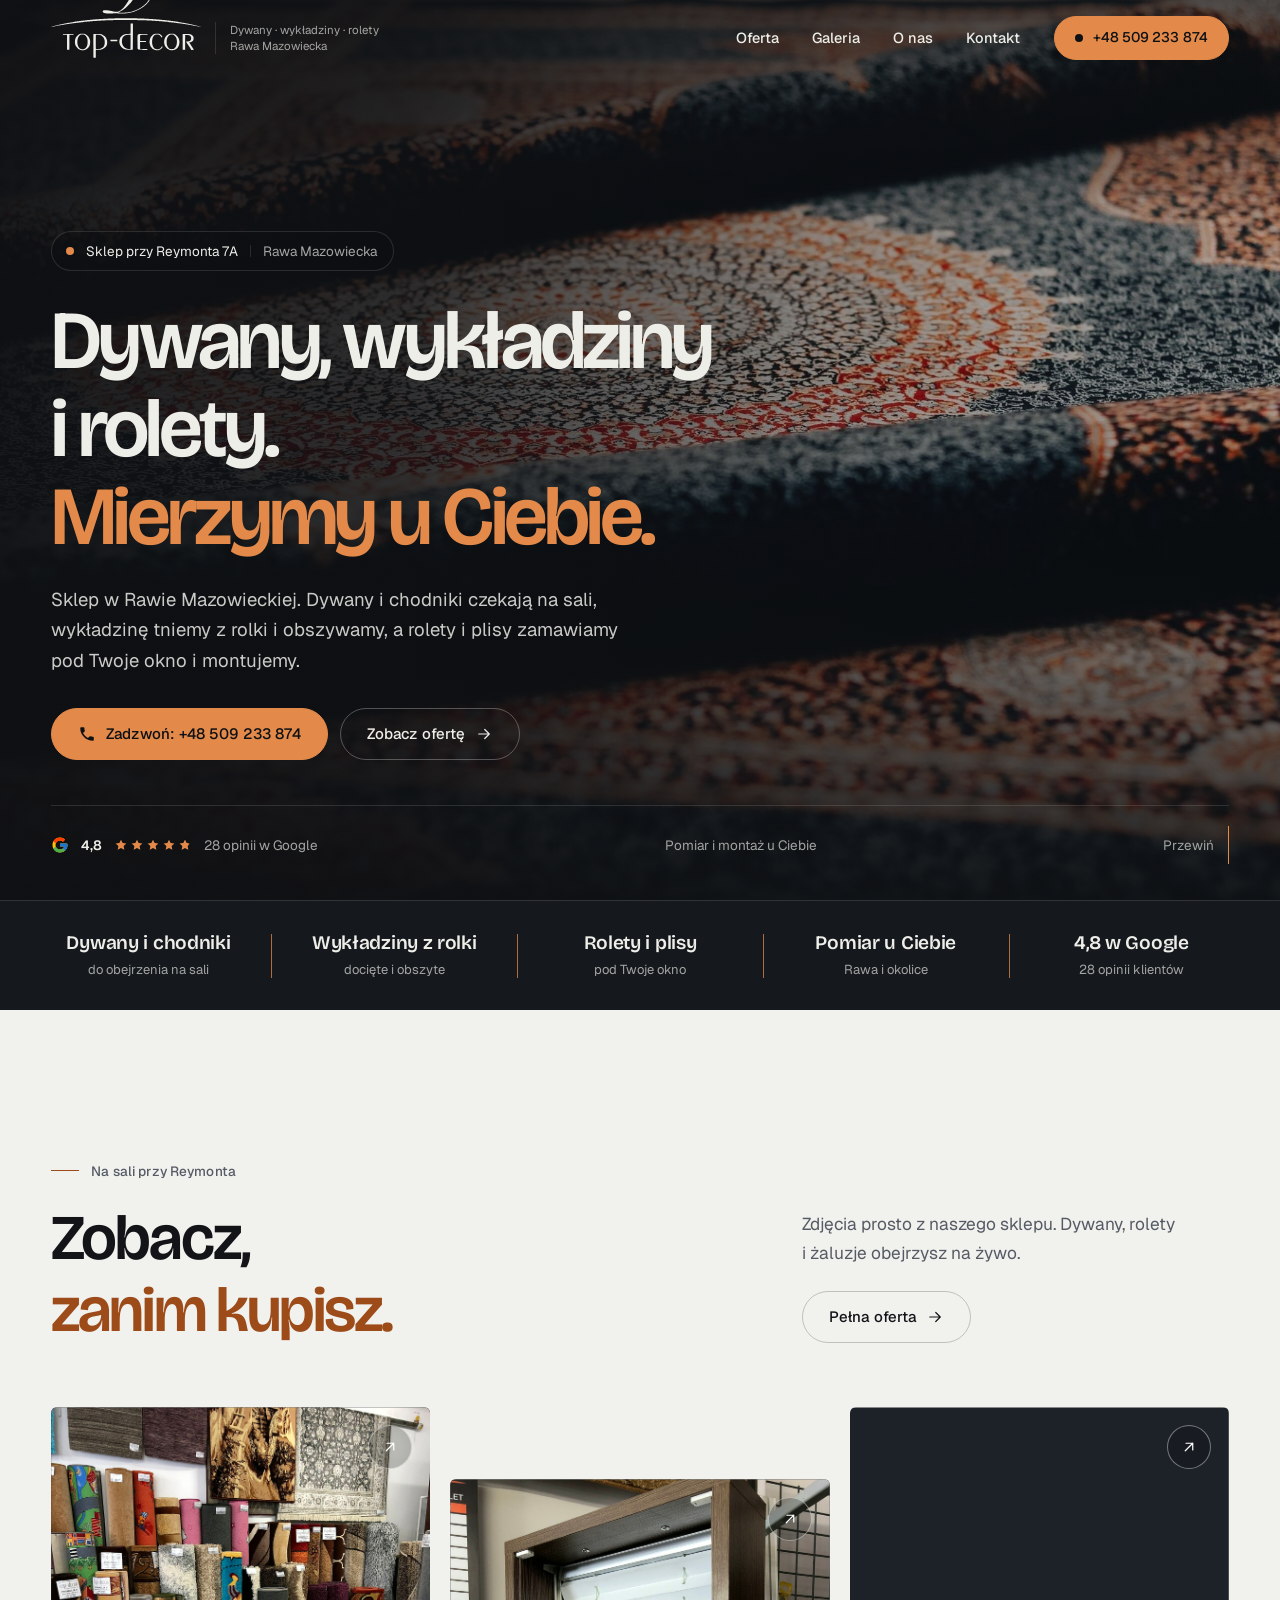
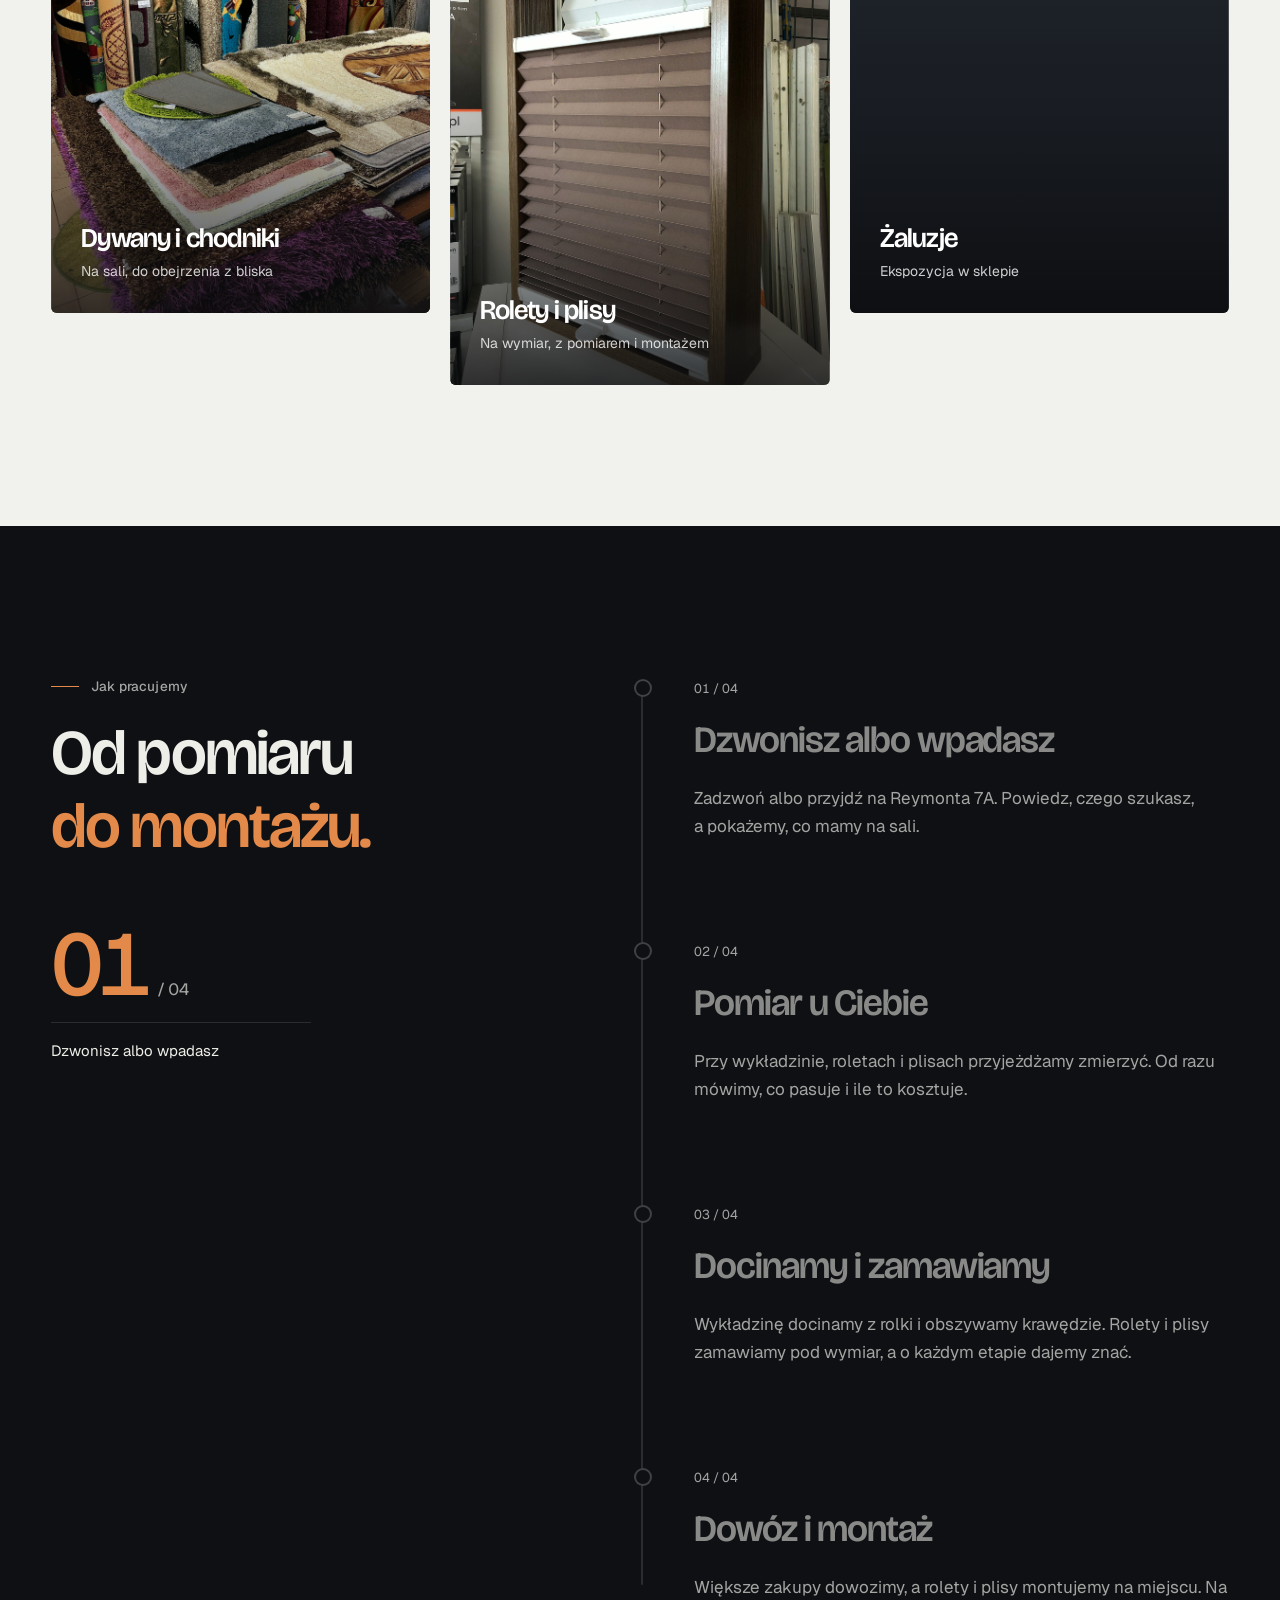
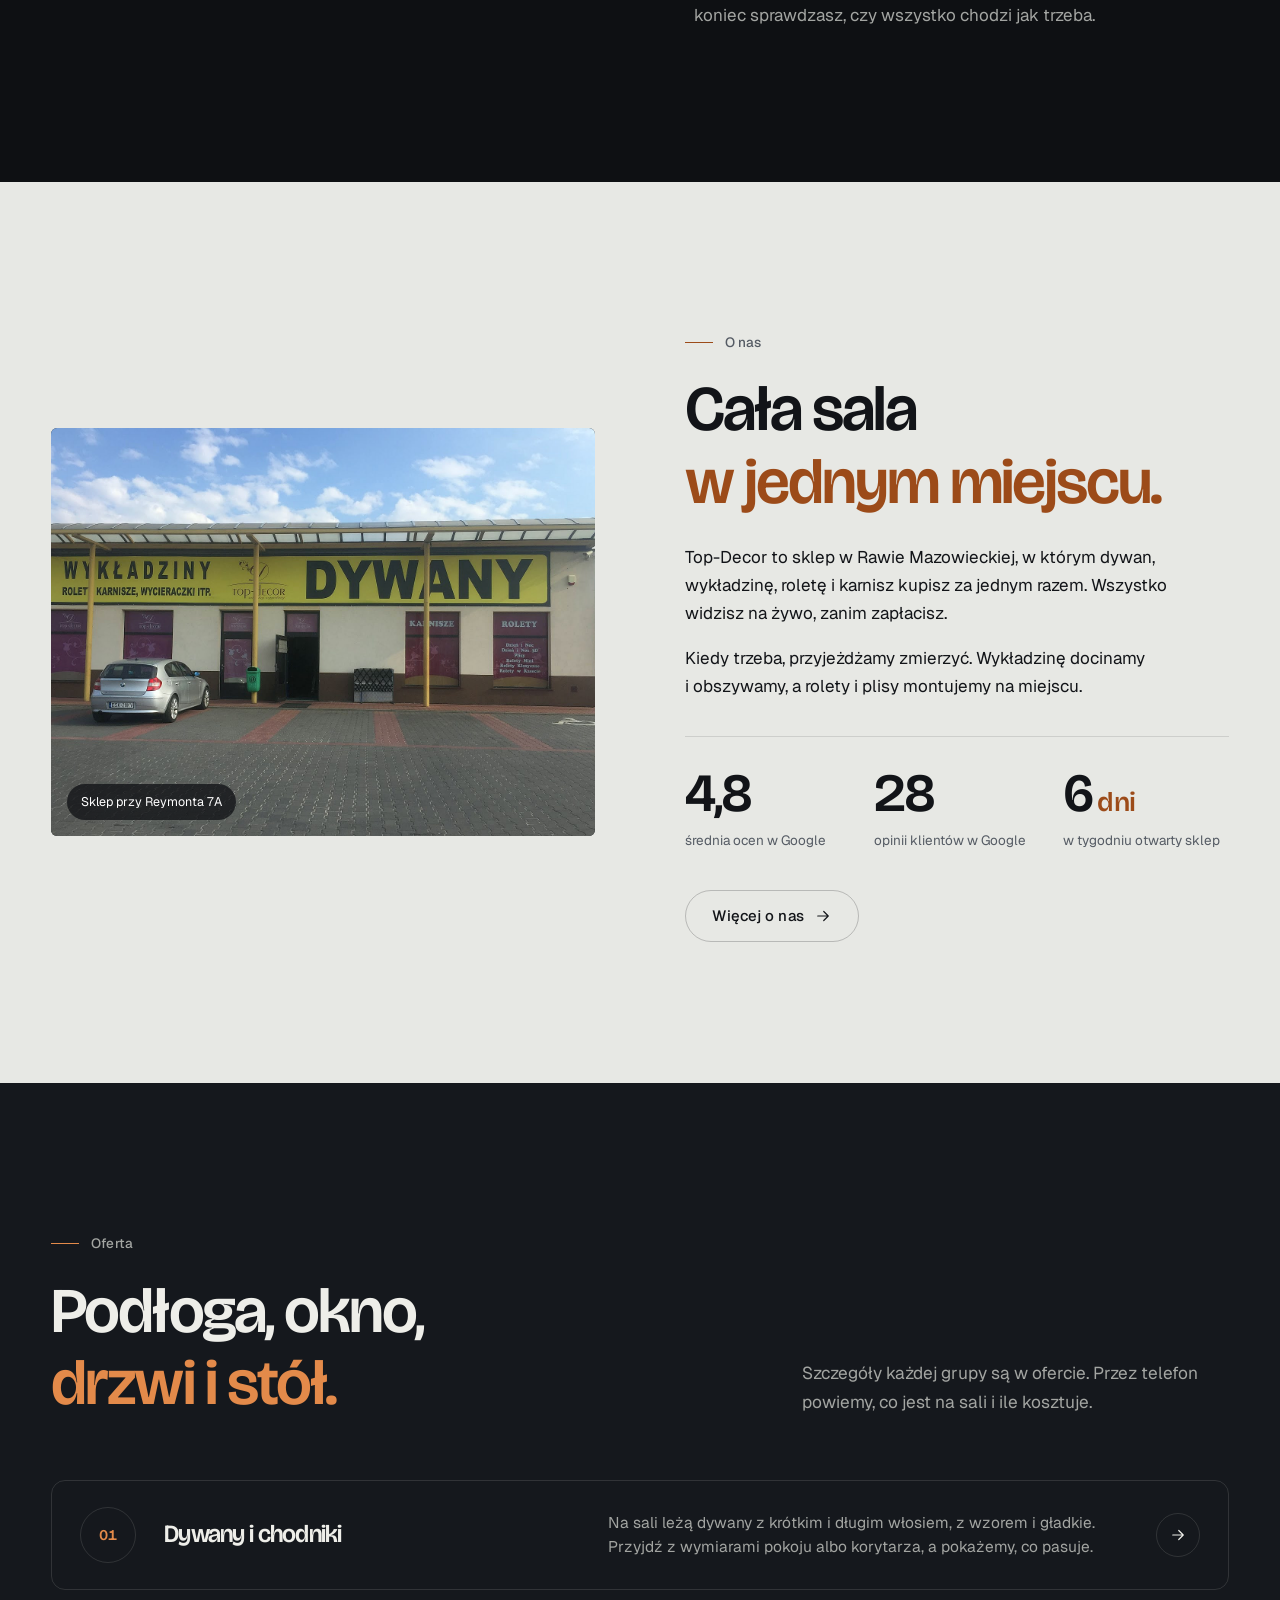
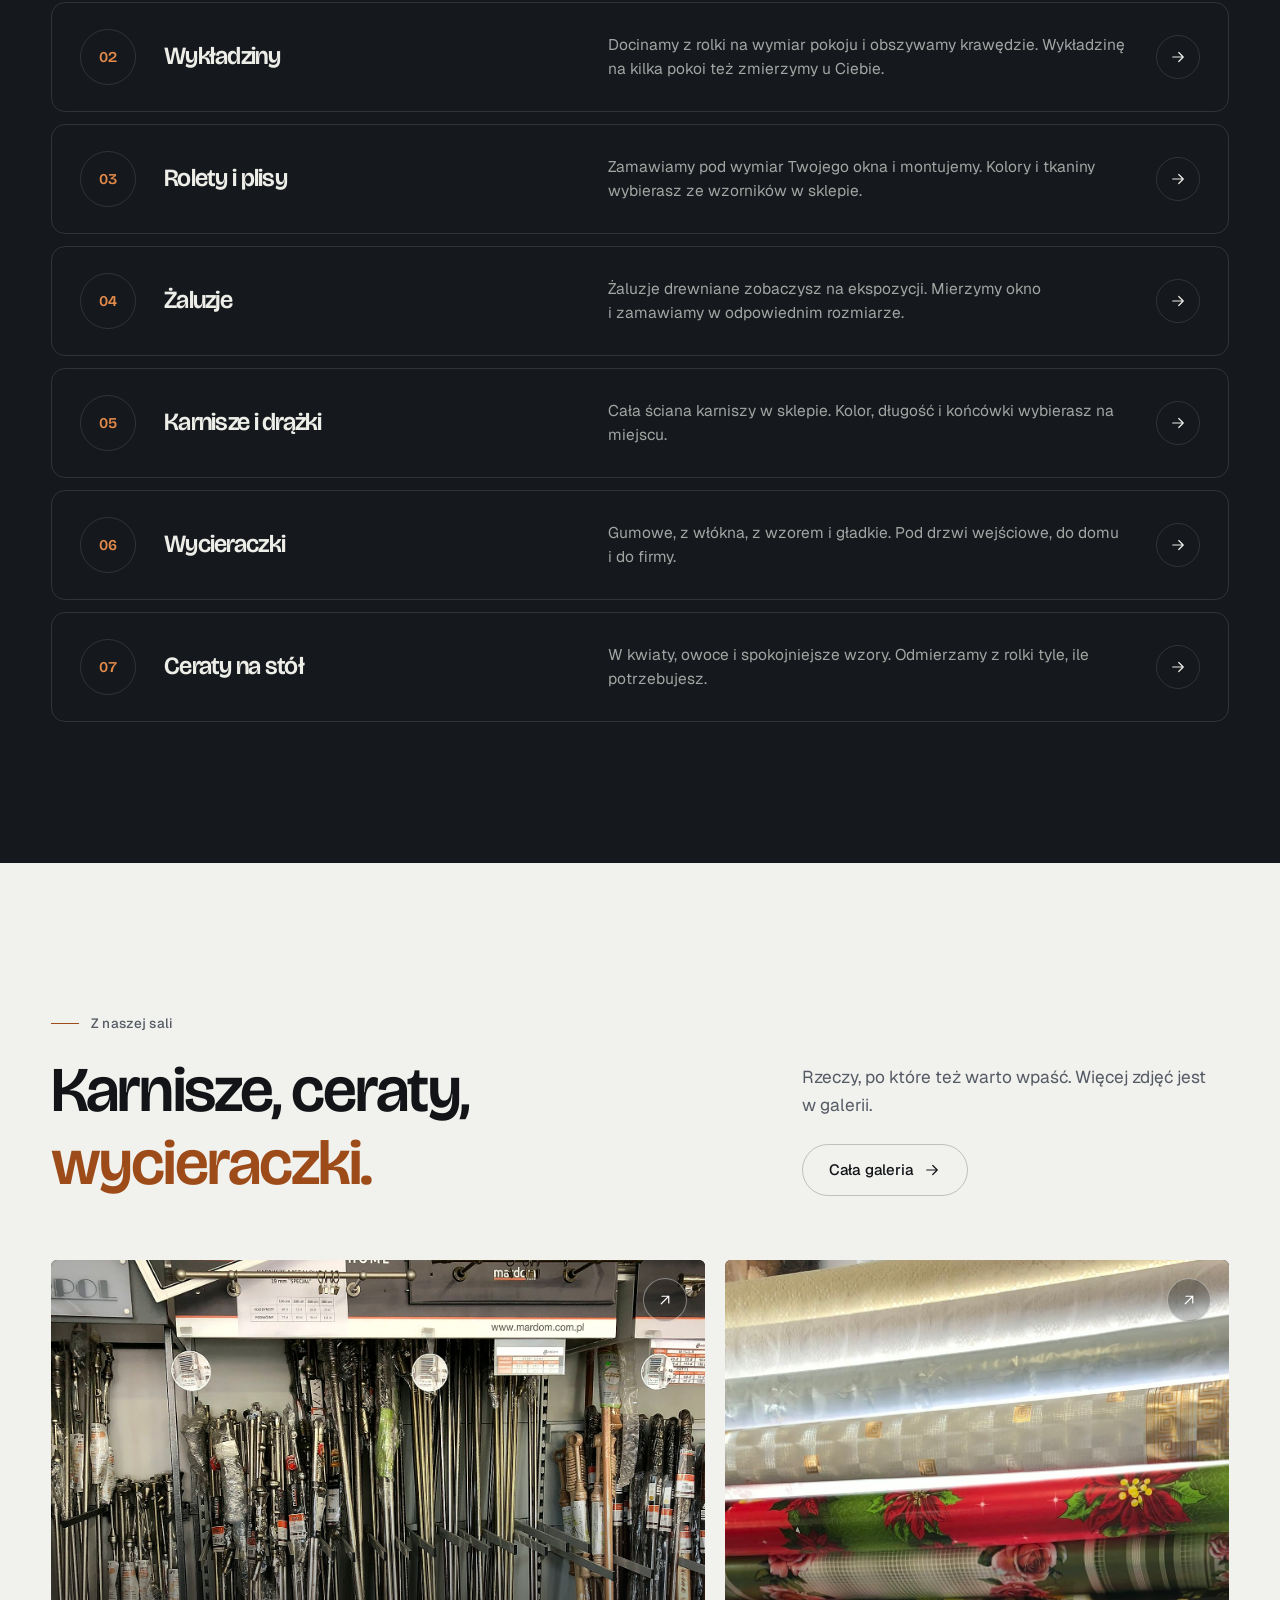
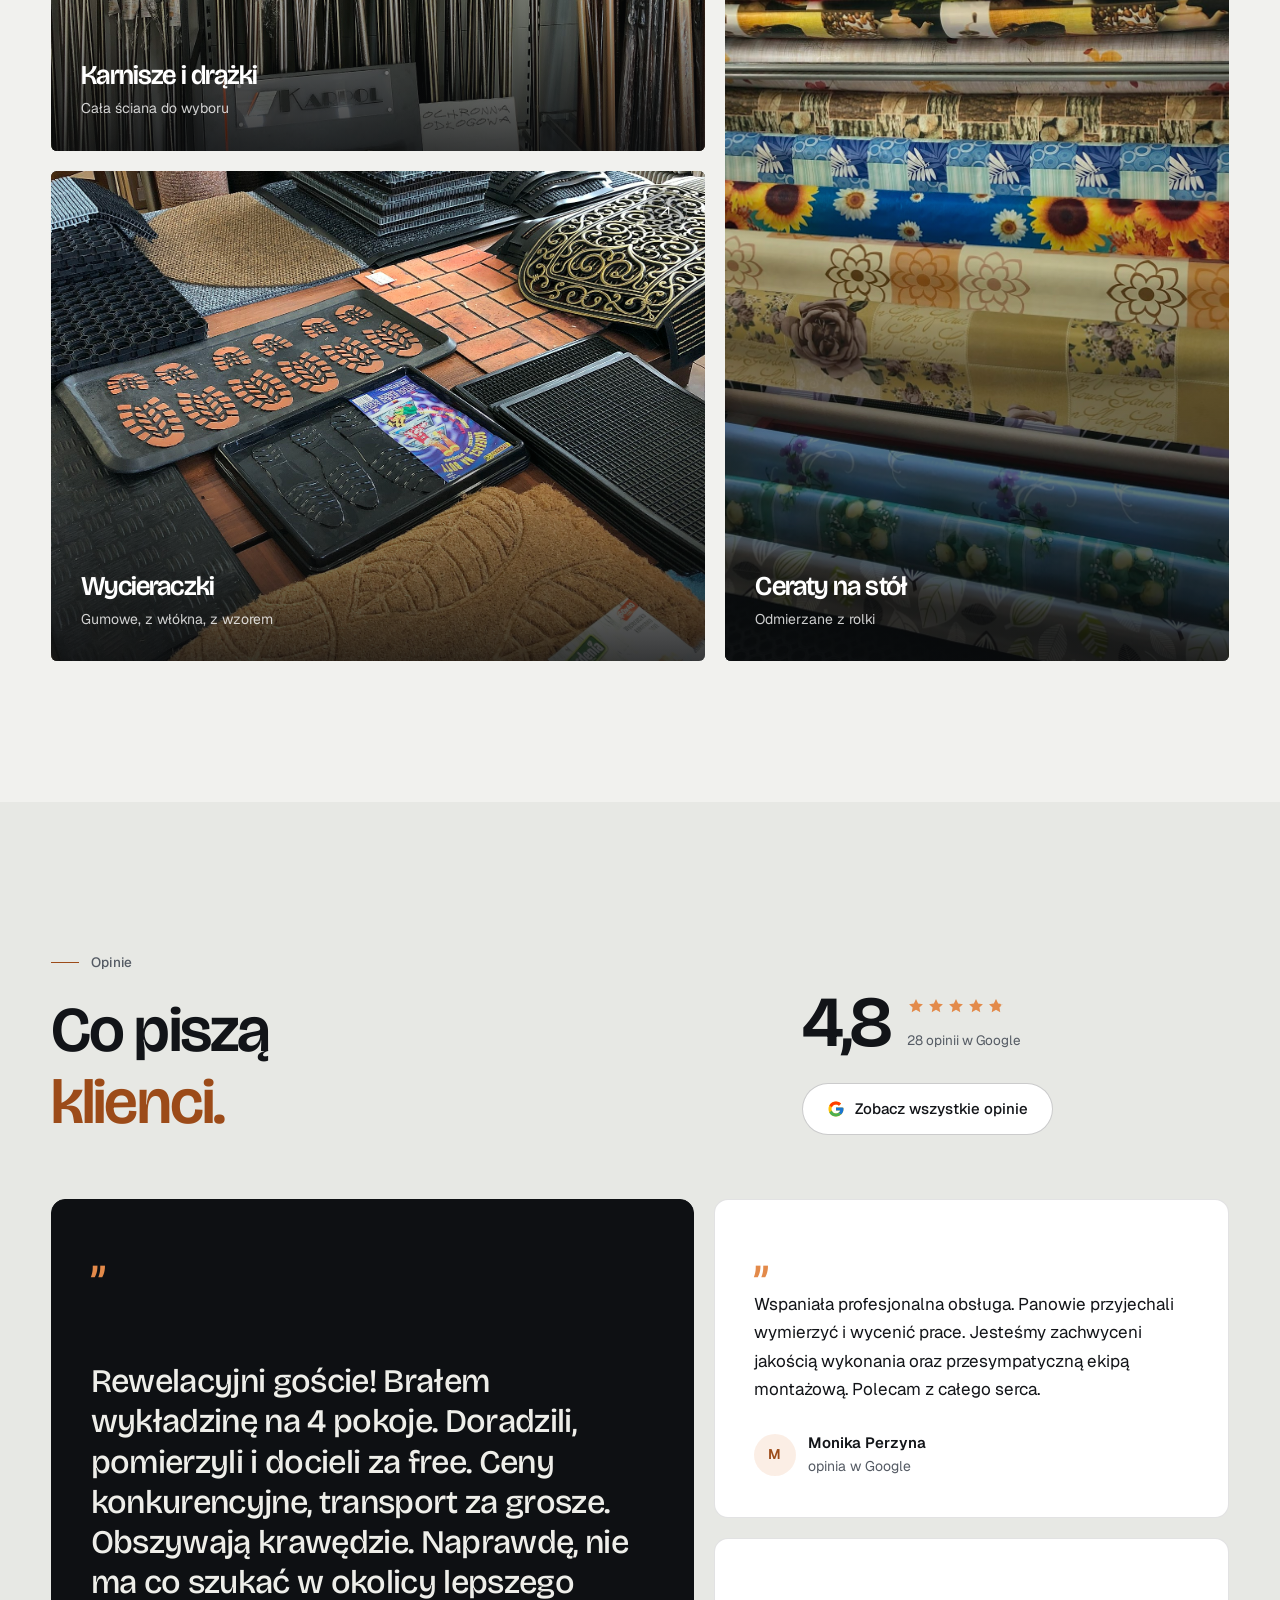
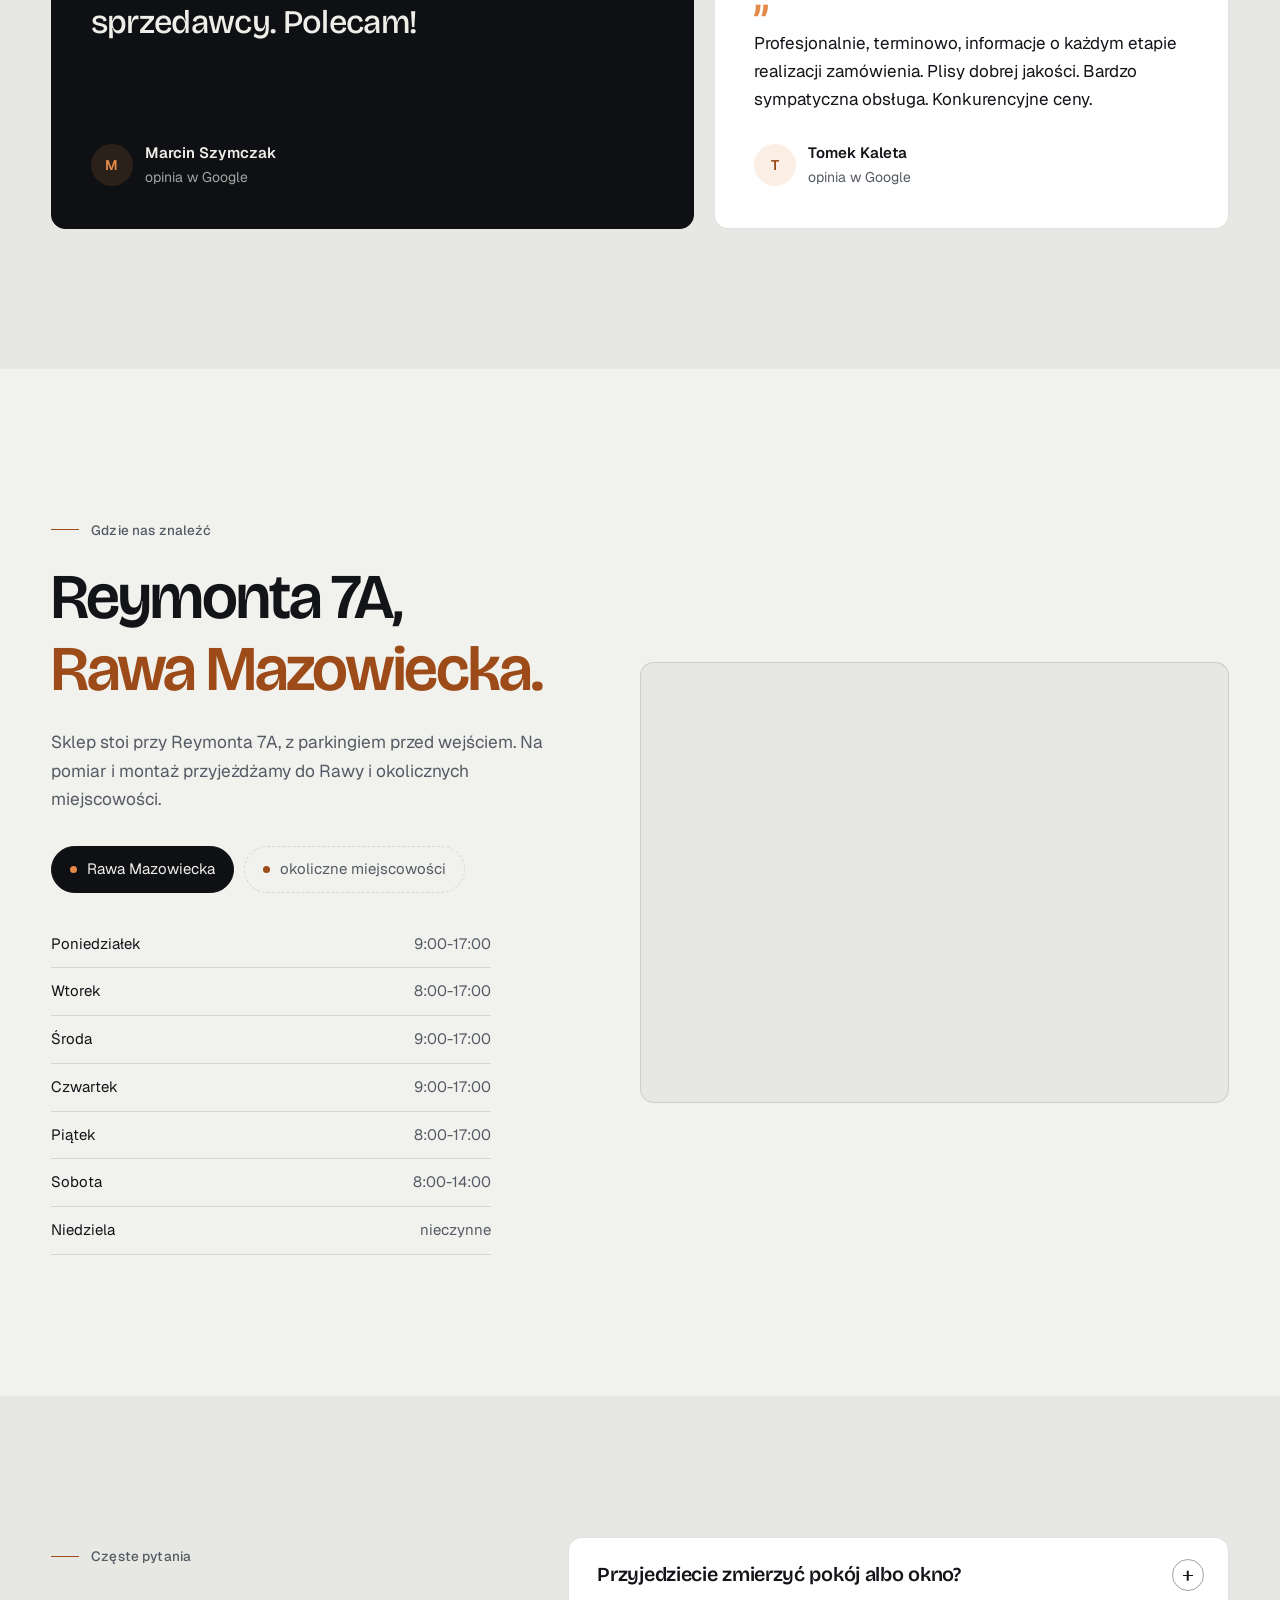
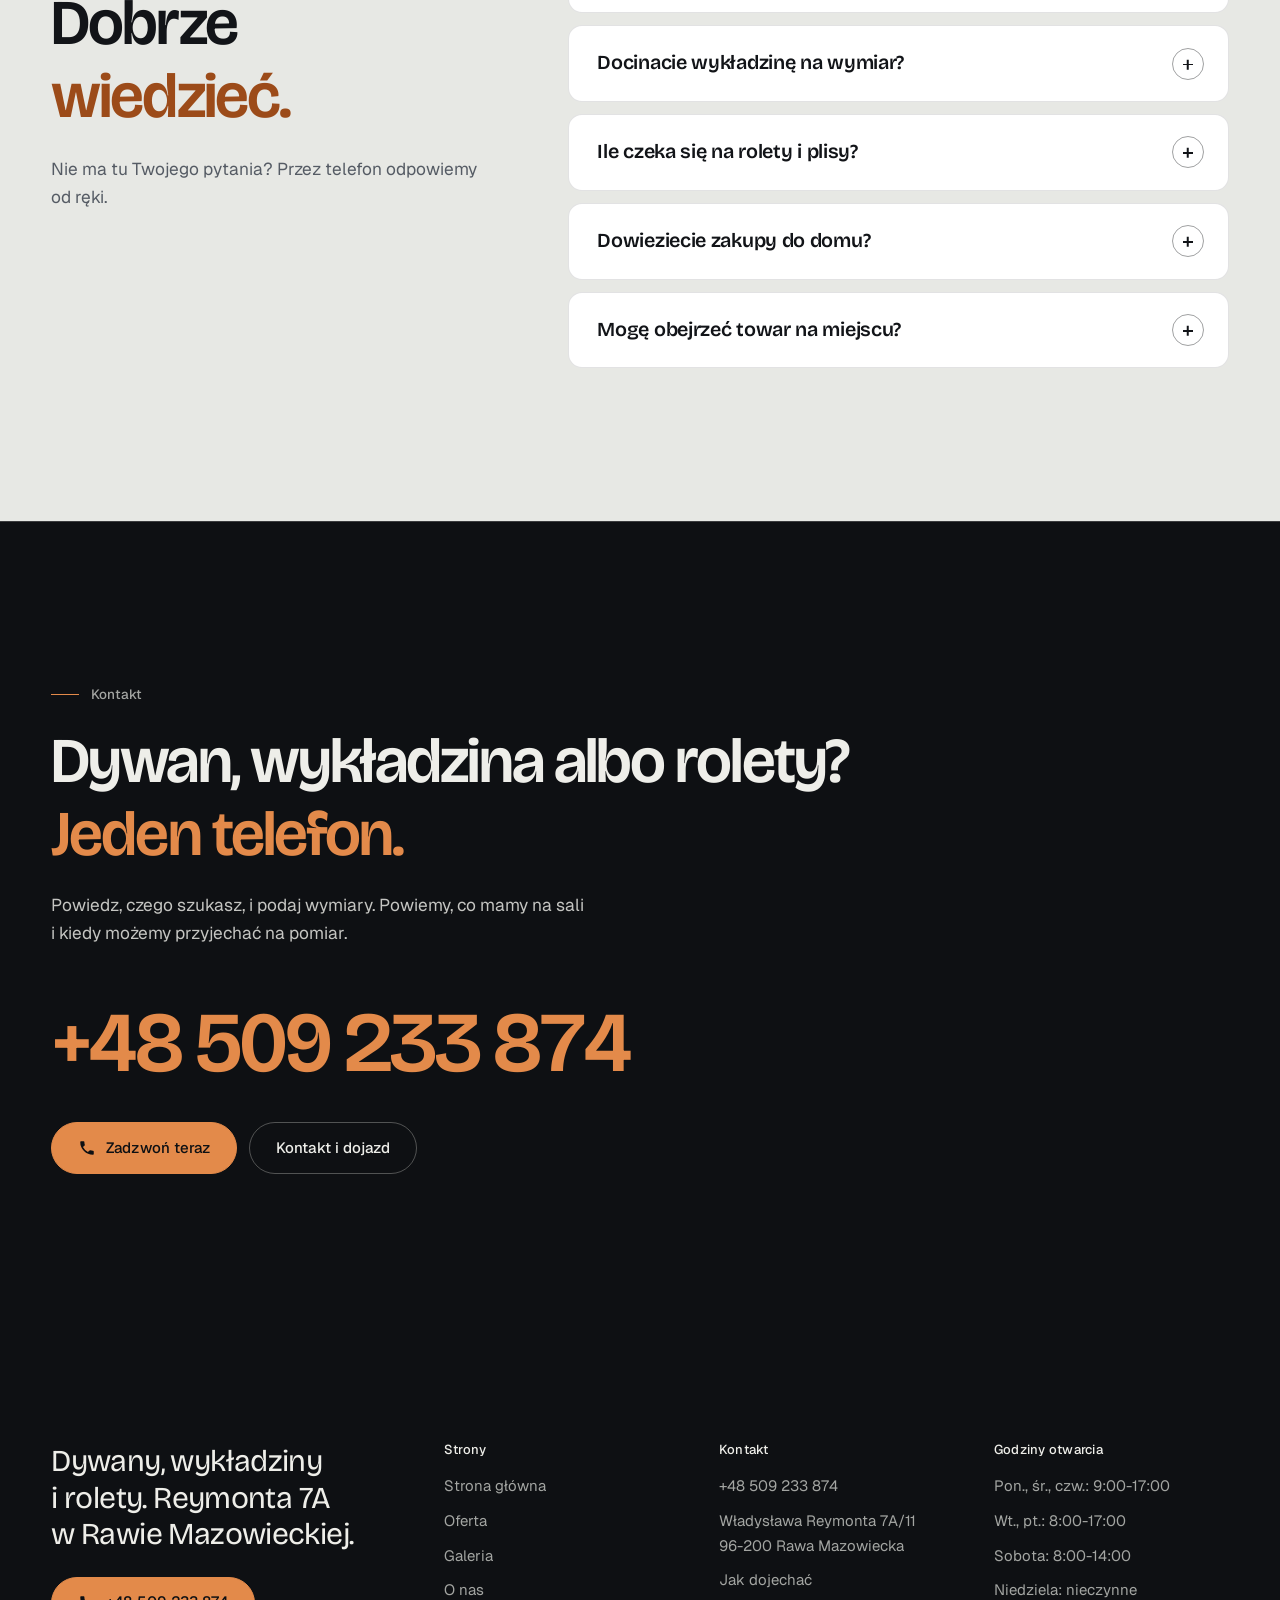
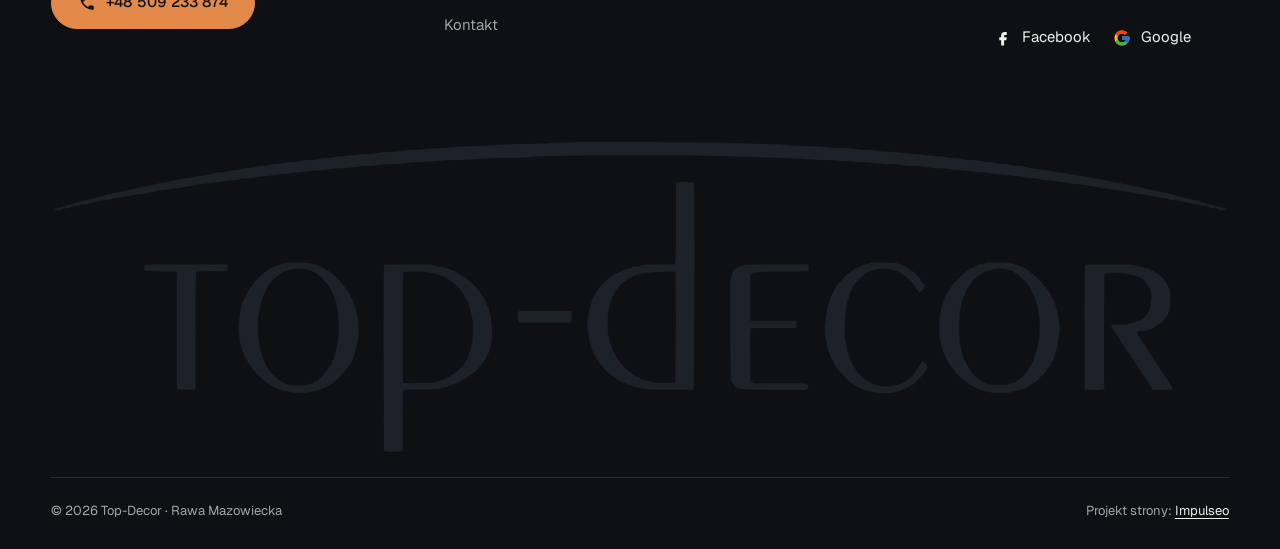
==== commit 4353aa8c: "[claude-edit][cmt:2fb01338-02e7-41ac-984a-b499366f21c0] nowa szata jak ElMac: grafit + miedź, ekran " ====
--- a/index.html
+++ b/index.html
@@ -3,243 +3,409 @@
 <head>
 <meta charset="UTF-8">
 <meta name="viewport" content="width=device-width, initial-scale=1.0">
-<title>Top-Decor - Dywany, wykładziny i rolety · Rawa Mazowiecka</title>
-<meta name="description" content="Top-Decor w Rawie Mazowieckiej - dywany, chodniki, wykładziny dywanowe, rolety i plisy na wymiar, żaluzje, karnisze i wycieraczki. Pomiar u klienta, docinanie i montaż. Reymonta 7A.">
-<link rel="canonical" href="https://kris20032.github.io/top-decor/">
+<title>Top-Decor Rawa Mazowiecka - dywany, wykładziny, rolety i plisy</title>
+<meta name="description" content="Sklep przy Reymonta 7A w Rawie Mazowieckiej: dywany, chodniki, wykładziny, wycieraczki, karnisze, ceraty, rolety, plisy i żaluzje. Pomiar i montaż u Ciebie. Tel. +48 509 233 874.">
+<link rel="canonical" href="https://impulseo-pl.github.io/top-decor/">
 <meta name="robots" content="noindex, nofollow">
+<meta name="theme-color" content="#0E1013">
 <meta property="og:type" content="website">
 <meta property="og:locale" content="pl_PL">
 <meta property="og:site_name" content="Top-Decor">
-<meta property="og:title" content="Top-Decor - Dywany, wykładziny i rolety · Rawa Mazowiecka">
-<meta property="og:description" content="Top-Decor w Rawie Mazowieckiej - dywany, chodniki, wykładziny dywanowe, rolety i plisy na wymiar, żaluzje, karnisze i wycieraczki. Pomiar u klienta, docinanie i montaż. Reymonta 7A.">
-<meta property="og:url" content="https://kris20032.github.io/top-decor/">
-<meta property="og:image" content="https://kris20032.github.io/top-decor/img/og.jpg">
+<meta property="og:title" content="Top-Decor Rawa Mazowiecka - dywany, wykładziny, rolety i plisy">
+<meta property="og:description" content="Sklep przy Reymonta 7A w Rawie Mazowieckiej: dywany, chodniki, wykładziny, wycieraczki, karnisze, ceraty, rolety, plisy i żaluzje. Pomiar i montaż u Ciebie. Tel. +48 509 233 874.">
+<meta property="og:url" content="https://impulseo-pl.github.io/top-decor/">
+<meta property="og:image" content="https://impulseo-pl.github.io/top-decor/img/og.jpg">
 <meta property="og:image:width" content="1200">
 <meta property="og:image:height" content="630">
 <meta name="twitter:card" content="summary_large_image">
-<script type="application/ld+json">{"@context": "https://schema.org", "@type": "LocalBusiness", "name": "Top-Decor", "url": "https://kris20032.github.io/top-decor/", "telephone": "+48509233874", "image": "https://kris20032.github.io/top-decor/img/og.jpg", "areaServed": "Rawa Mazowiecka", "sameAs": ["https://www.facebook.com/top.decor.eu/", "https://maps.google.com/?cid=16657654547501388124"]}</script>
+<link rel="icon" href="img/logo.png">
+<script type="application/ld+json">{"@context": "https://schema.org", "@type": "HomeGoodsStore", "name": "Top-Decor", "url": "https://impulseo-pl.github.io/top-decor/", "telephone": "+48509233874", "image": "https://impulseo-pl.github.io/top-decor/img/og.jpg", "logo": "https://impulseo-pl.github.io/top-decor/img/logo.png", "address": {"@type": "PostalAddress", "streetAddress": "Władysława Reymonta 7A/11", "postalCode": "96-200", "addressLocality": "Rawa Mazowiecka", "addressCountry": "PL"}, "geo": {"@type": "GeoCoordinates", "latitude": 51.7623965, "longitude": 20.2611301}, "openingHours": ["Mo,We,Th 09:00-17:00", "Tu,Fr 08:00-17:00", "Sa 08:00-14:00"], "areaServed": "Rawa Mazowiecka", "aggregateRating": {"@type": "AggregateRating", "ratingValue": "4.8", "reviewCount": "28"}, "sameAs": ["https://www.facebook.com/top.decor.eu/", "https://maps.google.com/?cid=16657654547501388124"]}</script>
+<script>(function(){var d=document.documentElement;d.classList.add('js');try{if(!window.matchMedia('(prefers-reduced-motion: reduce)').matches)d.classList.add('anim');}catch(e){}setTimeout(function(){if(!d.classList.contains('anim-ok'))d.classList.remove('anim');},3500);})();</script>
+<script>(function(){try{var d=document.documentElement,q=/[?&]intro/.test(location.search);if(!q&&window.matchMedia&&matchMedia('(prefers-reduced-motion: reduce)').matches)return;if(!q&&sessionStorage.getItem('topdecor_intro'))return;sessionStorage.setItem('topdecor_intro','1');d.classList.add('intro-on');setTimeout(function(){d.classList.remove('intro-on','intro-gra','intro-out');d.classList.add('hero-go')},4800);}catch(e){}})();</script>
+<link rel="preload" as="image" href="img/hero.jpg" fetchpriority="high">
 <link rel="preconnect" href="https://fonts.googleapis.com">
 <link rel="preconnect" href="https://fonts.gstatic.com" crossorigin>
-<link href="https://fonts.googleapis.com/css2?family=IBM+Plex+Sans+Condensed:wght@500;600;700&family=IBM+Plex+Sans:wght@400;500;600&display=swap" rel="stylesheet">
-<link rel="stylesheet" href="assets/styles.css?v=985de758">
+<link href="https://fonts.googleapis.com/css2?family=Bricolage+Grotesque:opsz,wght@12..96,400..700&family=Geist:wght@400..600&display=swap" rel="stylesheet">
+<link rel="stylesheet" href="assets/styles.css?v=20261103a">
+<script src="assets/lenis.min.js?v=1.1.20" defer></script>
+<script src="assets/main.js?v=20261103a" defer></script>
 </head>
 <body>
-
-<header class="nav">
-  <div class="wrap nav-inner">
-    <a class="brand brand-has-logo" href="index.html"><img class="brand-logo" src="img/logo.png" alt="Top-Decor" width="624" height="426" decoding="async"></a>
-    <nav class="nav-links">
-      <a href="oferta.html">Oferta</a>
-      <a href="realizacje.html">Realizacje</a>
-      <a href="o-nas.html">O nas</a>
-      <a href="kontakt.html">Kontakt</a>
-      <a href="kontakt.html" class="btn btn-accent">Zapytaj o wycenę</a>
-    </nav>
-    <button class="nav-toggle" aria-label="Menu"><span></span><span></span><span></span></button>
-  </div>
+<a class="skip" href="#tresc">Przejdź do treści</a>
+<header class="site-head">
+<div class="intro" aria-hidden="true"><span class="intro-line"><i></i></span><span class="intro-meta">mieszkaj wygodniej · Rawa Mazowiecka</span></div><div class="head-in">
+  <a class="brand" href="index.html" aria-label="Top-Decor - strona główna">
+    <span class="znak"><svg class="wm" viewBox="19 237 586 156" role="img" aria-label="Top-Decor" data-i-top="1.4179"><g class="wm-mono" aria-hidden="true"><path pathLength="1" style="--i:0" d="M160.8 16c-2.6 0-3 0.2-3.6 0.6c-0.4 0.2-1 0.4-1.6 0.4c-0.6 0-1.2 0.2-1.6 0.4c-0.4 0.4-1 0.6-1.2 0.6c-0.4 0-0.6 0.2-0.8 0.4c-0.2 0.4-0.6 0.6-0.8 0.6c-0.4 0-0.8 0.2-1 0.4c-0.4 0.4-0.8 0.6-1 0.6c0 0-0.2 0.2-0.4 0.4c-0.2 0.2-0.4 0.4-0.6 0.6c-0.4 0-0.8 0.2-1 0.6c-0.2 0.2-0.6 0.4-0.8 0.4c0 0-0.4 0.2-0.4 0.4c-0.2 0.4-0.4 0.6-0.4 0.6c-0.2 0-0.4 0.4-0.8 0.8c-1.2 2-1.6 2.6-2.4 3.4c-0.2 0.2-0.4 0.6-0.4 0.8c0 0.4-0.2 0.8-0.4 1c-0.4 0.2-0.6 0.6-0.6 1c0 0.4-0.2 0.8-0.4 1.2c-0.4 0.6-0.6 1-0.6 1.6c0 0.6-0.2 1.2-0.4 1.8c-0.6 1-0.6 1.2-0.6 3c0 2.8-0.2 2.8-2.4 0.4c-1-1-2-2-2.4-2c-0.2-0.2-0.6-0.4-0.8-0.6c-0.2-0.2-0.6-0.4-1-0.4c-0.2 0-1-0.2-1.4-0.2c-0.8-0.4-1-0.4-2.2 0c-0.8 0-1.8 0.2-2.2 0.2c-0.4 0-1 0.2-1.2 0.4c-0.2 0.2-0.8 0.4-1.2 0.6c-1 0.2-3.2 2.2-3.2 2.8c0 0.6 0.4 0.8 1.6 0.6c1-0.2 1.2-0.2 2.4 0.2c0.8 0.2 1.6 0.4 1.8 0.4c2.2 0 4.2 6.2 2.6 8.2c-0.2 0.4-0.8 1.2-1 1.4c-0.2 0.4-1.2 1.4-2 2.4c-1 1-1.4 1.6-1.4 2c0 0.2-0.2 0.8-0.2 1.2c-0.8 2 0.8 5.6 2.8 6.8c0.2 0.2 0.6 0.4 1 0.6c0.4 0.4 0.8 0.6 3.2 0.6c3 0 3.2 0 3.2 0.8c0 0.4 0.2 1 0.6 1.4c0.2 0.6 0.4 1.2 0.4 1.6c0 0.6 0.2 0.8 0.6 1c0.2 0.4 0.4 0.6 0.4 1c0 0.4 0.2 0.8 0.6 1.2c0.2 0.4 0.4 0.8 0.4 1c0 0.2 0.2 0.6 0.4 0.8c0.6 0.6 1.4 1.4 1.6 2c0.6 0.8 1.4 2 2 2.4c1.2 1.4 3.6 3.4 4.2 3.8c0.4 0 0.6 0.2 0.6 0.4c0 0.2 0.2 0.4 0.6 0.4c0.4 0.2 0.8 0.4 1 0.6c0.2 0.2 0.4 0.4 0.6 0.4c0 0 0.4 0.2 0.8 0.4c0.2 0.4 0.8 0.6 1 0.6c0.4 0 0.8 0.2 1 0.4c0.4 0.4 0.8 0.6 1.4 0.6c0.4 0.2 1 0.4 1.2 0.6c0.4 0.2 0.8 0.4 1.4 0.4c0.4 0 1.2 0.2 1.8 0.4c0.8 0.4 1.2 0.6 3.8 0.6c1.6 0.2 3.8 0.4 5 0.6c1.4 0.2 2.4 0.4 2.8 0.2c0.8-0.2 3 0.2 3.2 0.6c0 0.4-0.4 0.6-1.2 0.6c-0.2 0-0.8 0.2-1 0.4c-0.2 0.2-0.8 0.6-1.2 0.6c-2 1-3.2 1.8-4.6 3c-1.4 1.2-4 3.8-4.4 4.4c-0.2 0.2-0.4 0.6-0.6 0.8c-0.2 0.2-0.4 0.4-0.4 0.4c0 0.2-0.2 0.6-0.4 1c-0.4 0.2-0.6 0.8-0.8 1.4c0 0.4-0.4 0.8-0.6 1c-0.4 0.4-0.4 6.6 0 7.4c0.2 0.2 0.6 0.8 0.8 1c0.6 1.6 2.4 3.6 2.8 3.6c0.2 0 0.6 0.2 1 0.4c1.2 1.2 6.2 1 7.8 0c0.4-0.2 0.8-0.4 0.8-0.4c0.2 0 3.4-3.2 3.8-3.8c0-0.2 0.2-0.4 0.4-0.6c0.4-0.8-2-0.8-2.6-0.2c-0.4 0.6-0.4 0.6-3.6 0.6l-3.2 0l-1.4-1.4c-1-0.8-1.6-1.6-1.8-2.2c-0.2-0.2-0.4-0.6-0.4-0.6c-0.8 0-0.8-3.2-0.2-4.4c0.4-0.4 0.6-0.8 0.6-1.2c0-0.2 0.2-0.6 0.4-1c0.4-0.2 0.6-0.8 0.8-1.2c0.6-0.8 3.4-3.8 4-4c0.4-0.2 0.6-0.4 0.6-0.4c0-0.2 0.6-0.6 2.4-1.4c0.4-0.2 0.8-0.6 1-0.8c0.2-0.2 0.6-0.4 1-0.4c0.2 0 0.6-0.2 1-0.4c0.2-0.2 0.8-0.4 1.4-0.6c0.6 0 1-0.2 1.4-0.6c0.4-0.2 0.6-0.4 1.4-0.4c0.6 0 1.4-0.2 2-0.4c0.8-0.6 1.2-0.6 7-0.8c3.2-0.2 8.2-0.4 11.2-0.4c6.2-0.2 10.8-0.2 11.6 0.2c0.4 0.2 2.6 0.2 6.4 0.4c4.6 0.2 6.2 0.2 7 0.4c0.4 0.2 2 0.6 3.4 0.6c1.8 0 2.6 0.2 3.2 0.6c0.4 0.2 1.4 0.4 2.8 0.4c1.4 0.2 2 0.2 2.6 0.6c0.4 0.2 1 0.4 1.8 0.4c0.6 0 1.2 0.2 1.8 0.4c0.4 0.4 1.4 0.6 2 0.6c0.8 0.2 1.4 0.4 1.8 0.6c0.2 0.2 0.8 0.4 1.2 0.4c1.6 0 2.2 1 1.4 2c-0.4 0.2-0.6 0.6-0.6 0.8c0 0-0.2 0.4-0.4 0.8c-0.4 0.2-0.6 0.8-0.8 1c0 0.2-0.2 0.8-0.4 1c-0.2 0.2-0.4 0.6-0.4 0.6c0 0.2-0.2 0.6-0.4 1c-0.4 0.4-0.6 0.8-0.6 1c0 0.8-1.2 1.8-2.2 1.8c-0.4 0-1.4 0.2-2.4 0.6c-2.4 0.6-3.4 0.6-4.6-0.6c-1-1.2-2.2-1.4-2.8-0.6c-0.2 0.2-0.6 0.4-1 0.4c-0.6 0.2-0.6 0.4-2.4 2c-1.2 1.2-1.8 1.6-2.8 1.2c-1-0.4-1.2-1.4-0.2-2c1.8-1 1.8-1.8 0.4-2c-1 0-3 1-3 1.6c0 0-0.2 0.4-0.6 0.8c-0.4 0.8-0.4 1-0.4 2c0 1.2 0 1.2-0.2 1.2c-1 0-1.2-2.8-0.6-4.6c0.4-0.4 0.4-0.6 0-1c0-0.2-0.2-0.8-0.2-1.2c0-0.2-0.2-0.8-0.4-1.2c-0.4-0.4-0.4-0.8-0.4-2c0-2.2-0.6-2.4-1.8-0.8c-0.4 0.4-0.8 0.8-1 1c-0.4 0.6-1 2.6-1 3.2c0 0.6-0.2 0.8-0.6 1.2c-0.4 0.2-0.4 0.4-0.2 0.8c0.4 0.6 0 0.8-0.4 0.2c0-0.2-0.4-0.4-0.6-0.4c-0.2 0-0.4-0.2-0.6-0.4c-0.2-0.2-0.4-0.4-2.4-0.4c-2.8 0-2.8 0.2-1.6 1.6c0.6 0.6 1 1 1 1.2c0 0.2 1 1.4 1.4 1.8c0.4 0.4 1.8 1.2 2.4 1.4c1 0.4 1 0.8-0.4 1c-0.8 0-1.2 0-1.6-0.4c-0.4-0.4-0.8-0.6-1-0.6c-0.2 0-0.6-0.2-1-0.6c-0.4-0.2-0.8-0.4-1-0.4c-0.2 0-0.6-0.2-0.6-0.6c-0.2-0.2-0.4-0.4-0.4-0.4c-0.6 0-2.6-2.6-2.8-3.4c-0.2-0.8 0-1.8 0.6-2.4c0.4-0.6 0.4-1.4-0.6-2.4c-1-1-1.4-1-2.4 0c-1 1-1 3.4-0.2 4.6c0.4 0.4 0.6 0.8 0.6 0.8c0 0.2 2.6 2.8 3.6 3.4c1 0.8 2 1.8 1.8 2c-0.2 0.2-1 0.4-1.8 0.4c-2 0-2.4 0.4-1.2 1.4c0.4 0.2 0.8 0.6 1 0.6c0 0 0.4 0.2 0.6 0.4c0 0.4 0.4 0.6 0.4 0.6c0.2 0 0.6 0.2 1 0.4c0.4 0.4 1 0.6 1.4 0.6c0.4 0 0.8 0 1.2 0.2c1 0.4 0 0.8-1.8 0.8c-1.2 0-1.6 0-2 0.4c-0.4 0.4-0.8 0.6-1.2 0.6c-0.4 0-0.6 0.2-1 0.4c-0.2 0.4-0.4 0.6-0.6 0.6c-0.4 0-1.2 1-1.6 2c-0.2 0.4-0.4 0.8-0.6 0.8c-0.2 0.2-0.2 0.8-0.2 1.6c0 1.2 0 1.2 0.6 2c1 0.8 1.2 0.8 1.8 0c0.6-0.4 0.6-0.6 0.6-2.6l0-2.2l0.8-0.8c0.4-0.4 1-0.8 1.2-0.8c0.2 0 0.6-0.2 1-0.4c0.4-0.4 0.8-0.4 2.2-0.6c3.2-0.2 3.6 0.2 2.2 1.4c-2.4 2-3.8 3.6-3.8 4.2c0 0.6 1.4 0.4 2.2 0c1.2-0.8 2.6-0.2 1.6 0.8c-0.6 0.8-0.8 8.2 0 8.8c0 0.2 0.2 0.6 0.4 1c0.2 0.8 0.8 1.4 2 2.2c0.8 0.6 1.2 0.6 1.8-0.2c1.2-1 0.8-3-0.6-3.2c-1.2-0.4-2.6-1.4-2.8-2c-0.4-1.2-0.2-5.8 0.2-6c0.2-0.2 0.4-0.6 0.6-1c0-0.8 0.4-1.4 1.2-1.8c1-0.6 2.8-2.2 2.8-2.8c0.2-0.2 0.4-0.4 0.6-0.4c0 0 0.2-0.2 0.4-0.6c0.2-0.2 0.4-0.4 0.6-0.4c0.4 0.2 0.4 0.6-0.2 0.8c-0.2 0.2-0.4 0.4-0.4 0.8c0 0.2-0.2 0.6-0.4 0.8c-0.2 0.2-0.6 0.8-0.6 1.4c-0.2 0.4-0.4 1-0.6 1.4c-0.6 0.4-0.6 5.4 0 6.2c0 0.2 0.2 0.8 0.4 1.4c0.2 1.2 0.4 1.6 1.2 1.8c0.6 0 0.6 0 0.6-0.6c0-1.2 0.6-3 1-3.6c0.2-0.2 0.4-0.8 0.6-1.2c0-0.4 0.2-0.8 0.4-1c0.2 0 0.4-0.8 0.4-1.6c0.2-1.4 0.4-2 0.8-1.2c0.4 1.2 0.2 2.8-0.6 2.8c-0.2 0-0.2 0.2-0.2 1.4c0 1 0 1.4-0.4 1.8c-0.4 0.6-0.6 1-0.2 1.4c0.2 0.2 0.4 0.8 0.6 1.2c0.6 3 4.4 6 7 5.2c1-0.2 1-0.4 1-1.4c0-1.6-1.6-2.2-3-1.2c-0.6 0.4-1 0.4-1.4 0.4c-0.8-0.2-1.8-1.2-1.8-1.6c0 0-0.2-0.2-0.4-0.2c-0.6-0.2-0.8-2.4-0.4-4.8c0.2-1.6 0.4-1.8 1.8-0.4c0.6 0.6 1.2 1 1.4 1c0.2 0 0.6 0.2 0.8 0.4c0.8 0.8 2.8 1 3 0.2c0-0.2 0-0.4-0.2-0.6c-0.8-0.2-1.6-1.8-1.6-3c0-0.4 0-1.4-0.2-2.2c0-1.2 0-1.4-2-3.4c-0.8-0.8-1-1.2-1-1.6c0-1 0.4-0.8 1.4 0.2c1 1.2 2 1.4 3.6 1.2c1.6-0.4 1.8-1.2 0.2-1.2c-2 0-3-2-1.6-3.4c0.4-0.6 0.8-0.6 1.6-0.6c2.4 0 5.8-1.4 5.8-2.4c0 0 0.2-0.4 0.4-0.6c0.2-0.2 0.6-0.8 0.8-1.2c0.4-0.6 1-0.8 2.4-0.8c0.6 0 1 0.4 0.6 0.8c0 0.2-0.2 0.8-0.2 1.2c-0.2 0.6-0.4 1.2-0.6 1.4c-0.2 0.2-0.4 0.8-0.4 1.8c0 1-0.2 1.6-0.6 1.8c-0.2 0.4-0.4 0.8-0.4 2.2c-0.2 1.8-0.4 2.8-0.8 4.6c-0.2 0.6-0.2 3.6-0.2 7c0 6.2 0 6.2 0.6 7.6c0.2 0.8 0.4 1.6 0.4 2.4c0 0.8 0.2 1.4 0.6 1.8c0.2 0.6 0.4 1.2 0.4 1.6c0 0.4 0.2 0.8 0.4 1c0.2 0.2 0.4 0.8 0.4 1.2c0.2 0.4 0.4 1 0.8 1.4c0.2 0.4 0.4 0.8 0.4 1c0 0.2 0 0.4 0.2 0.6c0.2 0 0.4 0.4 0.6 0.8c0.2 0.6 0.6 1 0.8 1c0 0.2 0.2 0.4 0.2 0.8c0.2 0.6 0 0.4 3.8 4.2c3.4 3.2 4 3.8 4.4 3.8c0.2 0 0.6 0.4 2.2 1.6c0.4 0.2 0.8 0.4 1 0.4c0.2 0 0.6 0.2 0.8 0.4c0.2 0.4 0.8 0.6 1.2 0.6c0.4 0.2 1 0.4 1.4 0.6c0.2 0.2 0.8 0.4 1.4 0.4c0.4 0.2 0.8 0.4 1 0.6c0.2 0.2 1 0.4 2 0.4c0.8 0 1.8 0.4 2.2 0.6c1 0.6 14.2 0.4 15.2 0c0.4-0.4 1.2-0.4 2.4-0.6c1.6 0 2-0.2 2.8-0.6c0.4-0.2 1-0.4 1.8-0.4c0.6 0 1-0.2 1.4-0.4c0.4-0.2 1-0.4 1.4-0.6c0.4 0 0.8-0.2 1.2-0.4c0.2-0.2 0.6-0.4 1.2-0.6c0.4 0 1-0.2 1.2-0.6c0.4-0.2 0.8-0.4 1.2-0.4c0.4 0 0.8-0.2 1-0.6c0.2-0.2 0.6-0.4 1-0.4c0.4 0 0.6-0.2 0.8-0.4c0.2-0.4 0.8-0.6 2.4-1.4c0.4-0.2 0.8-0.6 1-0.8c0-0.2 0.4-0.4 0.6-0.4c0.4 0 2-1 2.4-1.6c0-0.2 0.4-0.4 0.4-0.4c0.2 0 0.8-0.4 2.8-2c1.4-1.2 9.6-9.4 9.6-9.6c0 0 0.2-0.4 0.6-1c0.4-0.4 0.8-1 1-1.2c0.2-0.2 0.6-0.8 0.8-1c0.4-0.2 0.6-0.6 0.6-1c0.2-0.2 0.4-0.6 0.6-0.8c0.2-0.2 0.4-0.4 0.4-0.6c0-0.4 0.2-1 0.6-1.4c0.8-1.8 0-4.6-1.8-5.4c-0.2-0.2-0.6-0.4-0.8-0.6c0-0.2-0.6-0.4-1.2-0.4c-0.4-0.2-1-0.4-1.4-0.6c-0.4-0.2-1-0.4-2.4-0.4c-1-0.2-2.4-0.4-2.8-0.6c-0.8-0.2-2-0.2-6.2-0.4c-4-0.2-5.4-0.2-6-0.6c-0.4-0.2-1.6-0.2-4-0.4c-3 0-3.6-0.2-4.2-0.4c-0.6-0.2-1.6-0.6-2.4-0.6c-1.2-0.2-1.8-0.2-2.2-0.6c-0.2-0.2-1-0.4-1.4-0.6c-0.6 0-1.2-0.2-1.4-0.4c-0.4-0.2-0.6-0.4-0.8-0.4c-0.2 0-2.6-2.6-2.6-2.8c0-0.2-0.2-0.6-0.4-1c-0.4-0.4-0.4-1.2-0.6-2.4c0-1.2-0.2-1.8-0.4-2.2c-0.2-0.2-0.4-0.6-0.6-0.8c-0.2-1.2-4.4-5.8-5.2-5.8c0 0-0.2-0.2-0.4-0.4c-0.2-0.2-1-0.8-2.2-1.6c-0.2 0-0.8-0.6-1.6-1.2c-0.8-0.6-1.6-1.2-1.8-1.4c-0.8-0.6-2-1.4-2.2-1.4c-0.2 0-0.4-0.2-0.4-0.4c-0.2-0.2-0.6-0.6-1-0.6c-0.2-0.2-0.8-0.6-1-1c-0.2-0.4-0.2-0.4 0.2-0.8c0.4-0.4 0.8-0.8 0.8-1.2c0.6-1.4 1-1.8 1.4-2c0.2-0.2 0.4-0.4 0.4-0.4c0-0.2 0.2-0.6 0.6-1c0.2-0.2 0.4-0.6 0.4-0.8c0-0.2 0.2-0.6 0.6-0.8c0.2-0.4 0.8-0.8 1-1.2c1.2-1.4 1.4-1.8 1.4-2c0 0 0.4-0.6 1-1.2c1.4-1.6 3.6-3.8 4.6-5.2c1.8-2 5.8-5.8 8.8-8.4c0.6-0.4 1.4-1.4 2-1.8c0.8-0.8 1.4-1.2 2.6-2c0.8-0.6 1.4-1 2-1.6c0.2-0.2 0.6-0.6 0.8-0.6c0.6-0.6 1.8-1.2 2.2-1.6c1.2-1 1.8-1.4 2-1.4c0.2 0 0.6-0.2 0.8-0.6c0.4-0.2 0.8-0.4 1-0.4c0 0 0.2-0.2 0.4-0.4c0.2-0.2 0.4-0.4 0.8-0.6c0.4 0 0.8-0.2 1-0.6c0.2-0.2 0.6-0.4 0.6-0.4c0.2 0 0.6-0.2 1-0.6c0.4-0.2 0.8-0.4 1-0.4c0.2 0 0.4-0.2 0.6-0.4c0.2-0.2 0.8-0.4 1-0.6c0.4 0 1-0.2 1.2-0.6c0.4-0.2 0.8-0.4 1-0.4c0.2 0 0.6-0.2 0.8-0.4c0.2-0.2 0.6-0.4 1.2-0.6c0.4-0.2 0.8-0.4 1-0.4c0.2-0.2 0.6-0.4 1-0.6c0.2 0 0.8-0.2 1.2-0.6c0.4-0.2 0.8-0.4 1.2-0.4c0.2 0 0.6-0.2 1-0.6c0.4-0.2 1-0.4 1.4-0.4c0.4 0 0.8-0.2 1-0.4c0.4-0.2 1-0.4 1.6-0.6c0.4 0 1.2-0.2 1.4-0.4c0.4-0.2 1.2-0.6 1.8-0.6c0.6 0 1.2-0.2 1.4-0.4c0.2-0.4 0.8-0.6 2-0.6c1.2 0 2-0.2 2.4-0.4c0.4-0.4 1-0.4 2.6-0.6c1.4-0.2 2.2-0.2 2.6-0.6c0.4-0.2 1.2-0.4 11.8-0.4l11.4 0l1.8 0.4c1 0.4 2.4 0.6 3.8 0.6c1.4 0.2 2.4 0.2 2.8 0.6c0.4 0.2 1.4 0.4 2.2 0.4c1 0.2 1.8 0.4 2.2 0.6c0.2 0.2 1.2 0.4 2 0.4c1.2 0.2 1.8 0.2 2 0.6c0.4 0.2 0.8 0.4 1.2 0.4c0.4 0 1 0.2 1.6 0.4c0.4 0.2 1.2 0.6 1.8 0.6c0.6 0.2 1.2 0.4 1.4 0.6c0.4 0.2 0.8 0.4 1.2 0.4c0.2 0 0.8 0.2 1.2 0.4c0.4 0.4 1 0.6 1.4 0.6c0.4 0 0.8 0.2 1 0.4c0.2 0.4 0.8 0.6 1 0.6c0.4 0.2 1 0.4 1 0.6c0.2 0.2 0.6 0.4 1 0.4c0.4 0.2 0.8 0.4 1 0.6c0.2 0.2 0.4 0.4 0.6 0.4c0.2 0 0.6 0.2 1 0.4c0.4 0.4 0.8 0.6 1 0.6c0 0 0.4 0.2 0.6 0.4c0 0.4 0.4 0.6 0.6 0.6c0 0 0.4 0.2 0.8 0.4c0.2 0.4 0.6 0.6 0.8 0.6c0.2 0 2 1.8 4.4 4c0.6 0.8 0.4 1-1 2.2c-2.2 1.8-3 2.8-7.8 7.6c-5.4 5.4-6.8 6.8-8.4 8.8c-0.6 0.8-1.6 2-2.2 2.8c-0.8 0.6-1.8 1.8-2.2 2.6c-0.6 0.6-1.4 1.4-1.6 1.8c-0.8 1-1.4 1.8-1.8 2.2c-0.2 0.2-0.6 0.8-1 1.2c-0.4 0.6-0.6 1-0.6 1.2c0 0-0.2 0.4-0.4 0.4c-0.4 0.4-1.2 1.4-1.6 2c0 0.4-0.4 0.6-0.6 0.8c-0.2 0.2-0.4 0.6-0.4 0.8c0 0-0.2 0.4-0.4 0.4c-0.2 0.2-0.8 0.8-1.2 1.4c-0.8 1.6-1.4 2.4-1.8 2.8c-0.2 0.2-0.6 0.8-0.6 1c-0.2 0.4-0.4 0.8-0.6 0.8c0 0-0.2 0.2-0.4 0.6c-0.2 0.2-0.4 0.6-0.6 0.8c-0.2 0.2-0.4 0.4-0.4 0.4c0 0.4-1 2-1.6 2.4c-0.2 0.4-0.4 0.8-0.6 1c0 0.2-0.2 0.6-0.4 0.8c-0.2 0.2-0.6 0.8-0.8 1.4c-0.4 0.6-0.8 1.2-1.2 1.6c-0.2 0.2-0.4 0.8-0.6 1c0 0.4-0.2 0.8-0.4 1c-0.2 0.2-0.4 0.4-0.4 0.6c0 0-0.2 0.4-0.4 0.6c-0.4 0-0.6 0.4-0.6 0.8c-0.2 0.4-0.4 0.8-0.6 1.2c-0.8 1-1.4 2-1.4 2.2c0 0.2-0.2 0.6-0.4 0.8c-0.4 0.2-0.6 0.6-0.6 1c-0.2 0.2-0.4 0.6-0.6 0.8c-0.4 0.6-0.8 1.2-1.4 2.4c0 0.4-0.4 0.8-0.6 1c-0.2 0.2-0.4 0.4-0.4 0.6c0 0.2-0.2 0.6-0.4 1c-0.6 0.6-1 1.4-1.4 2.4c-0.2 0.4-0.4 0.8-0.6 1c-0.2 0.2-0.4 0.6-0.6 1c0 0.4-0.4 0.8-0.6 1c-0.2 0.2-0.4 0.6-0.4 0.8c0 0.4-0.2 0.8-0.4 1c-0.4 0.2-0.6 0.6-0.6 1c0 0.4-0.2 0.6-0.4 1c-0.4 0-0.6 0.6-0.6 1c-0.2 0.2-0.4 0.6-0.4 0.8c-0.4 0-0.8 0.8-1.6 2.4c0 0.4-0.4 1-0.6 1.2c-0.2 0.2-0.4 0.6-0.4 0.8c0 0.2-0.2 0.6-0.4 0.8c-0.4 0.2-0.6 0.8-0.6 1c-0.2 0.4-0.4 1-0.6 1.2c-0.2 0.2-0.4 0.4-0.4 0.6c0 0.2-0.2 0.6-0.4 1c-0.4 0.2-0.6 0.8-0.6 1c-0.2 0.2-0.4 0.6-0.6 0.8c-0.2 0.4-0.4 0.8-0.6 1c0 0.2-0.2 0.8-0.4 1c-0.2 0.2-0.4 0.6-0.4 0.6c0 0.2-0.2 0.6-0.4 1c-0.4 0.4-0.6 0.8-0.6 1c0 0.2-0.2 0.6-0.4 0.8c-0.4 0-0.6 0.4-0.6 0.8c-0.2 0.4-0.4 0.8-0.6 1c-0.2 0.2-0.4 0.6-0.4 1c-0.2 0.2-0.4 0.6-0.6 0.8c-0.2 0.4-0.8 1.2-1.4 2.6c-0.2 0.4-0.4 0.8-0.6 1c-0.2 0.2-0.4 0.4-0.6 0.8c0 0.4-0.2 0.6-0.4 0.8c0 0-0.2 0.4-0.4 0.8c-0.2 0.4-0.4 0.8-0.6 1c-0.2 0.4-0.8 1.4-1.4 2.6c-0.2 0.4-0.6 0.8-0.6 0.8c-0.2 0.2-0.4 0.4-0.4 0.8c0 0.4-0.2 0.8-0.6 1.2c-1 1-1.4 1.6-1.4 2c0 0.2-0.2 0.6-0.4 0.8c-0.4 0.4-0.8 1-1.6 2.4c0 0.4-0.4 0.8-0.6 1c-0.2 0.2-0.4 0.4-0.4 0.4c0 0.4-1.2 2.2-1.6 2.6c-0.2 0.2-0.4 0.4-0.4 0.6c0 0-0.2 0.4-0.4 0.8c-0.4 0.2-0.6 0.6-0.6 0.8c0 0-0.2 0.2-0.4 0.4c0 0.2-0.6 0.8-1 1.4c-0.4 0.8-1 1.4-1.2 1.6c-1.2 1.4-2.8 3.4-3.4 4.4c0 0.2-0.6 0.8-1.2 1.4c-0.4 0.6-1.2 1.4-1.4 1.8c-1 1-9.4 9.4-9.6 9.4c0 0-0.6 0.4-1.4 1c-0.6 0.8-1.2 1.2-1.4 1.2c-0.2 0-0.6 0.2-0.8 0.4c-1 0.8-1.8 1.4-2.4 1.6c-0.4 0.2-0.8 0.4-1 0.6c-0.2 0-0.6 0.2-1 0.4c-0.4 0.2-0.8 0.4-1 0.6c-0.2 0-0.6 0.2-1.2 0.4c-0.4 0-1 0.2-1.4 0.4c-0.2 0.4-1 0.6-2 0.6c-1 0.2-2.2 0.4-2.8 0.6c-1.2 0.2-4.8 0.2-6.2-0.2c-0.4-0.2-2-0.4-3.4-0.4c-1.8-0.2-3-0.4-3.8-0.6c-0.8-0.2-1.6-0.4-2.8-0.4c-1 0-1.6-0.2-2.6-0.6c-0.8-0.2-1.6-0.4-2.6-0.4c-1 0-1.8-0.2-2.6-0.4c-0.8-0.4-1.6-0.6-3-0.6c-1.4-0.2-2.2-0.2-2.4-0.6c-0.4-0.2-1.2-0.4-3-0.4c-1.4-0.2-3.2-0.4-4-0.6c-2.4-0.6-15.8-0.6-16.6 0.2c-0.4 0.2-0.8 0.4-1 0.4c-0.4 0-0.8 0.4-1.4 1c-1.4 1.4-1.4 2.8-0.4 4.4c0.8 1.2 2.4 2.6 2.8 2.6c0.2 0 0.6 0.2 1 0.4c0.2 0.4 1 0.6 1.4 0.6c0.4 0.2 1 0.4 1.2 0.6c0.2 0.2 1 0.4 2 0.4c0.8 0 1.8 0.4 2.4 0.6c0.6 0.2 1.6 0.2 4.4 0.4c1.8 0 5.4 0.2 7.6 0.4c3.4 0.2 4.6 0.2 6 0c1-0.2 5-0.4 8.8-0.4c4.2-0.2 7.4-0.2 8.8-0.4c3.4-0.6 7-0.6 10.2-0.4c1.4 0.2 2.8 0.4 3 0.6c0 0 2.4 0.2 5 0.2c2.6 0 5.8 0.2 6.8 0.4c1.8 0.2 3 0.2 8 0c3.2-0.2 7-0.4 8.6-0.4c1.6-0.2 3-0.2 4.4-0.6c1-0.2 2.4-0.4 3.6-0.4c1.2 0 2-0.2 2.4-0.2c0.8-0.6 2.4-0.8 4-0.8c0.8 0 1.6-0.2 2.2-0.4c0.6-0.2 1.6-0.4 2.4-0.6c1 0 1.8-0.2 2.6-0.6c0.4-0.2 1.2-0.4 1.8-0.4c0.4 0 1.2-0.2 1.6-0.4c0.6-0.2 1.6-0.4 2.2-0.6c0.6 0 1.4-0.2 1.6-0.4c0.4-0.2 1.2-0.6 1.8-0.6c0.6 0 1.4-0.2 1.6-0.4c0.2-0.2 0.8-0.6 1.4-0.6c0.6 0 1.4-0.4 1.8-0.6c0.6-0.2 1.2-0.4 1.4-0.4c0.2 0 0.8-0.2 1.2-0.6c0.4-0.2 1-0.4 1.4-0.4c0.4 0 1-0.2 1.2-0.4c0.2-0.2 0.8-0.4 1.2-0.6c0.4 0 1-0.4 1.4-0.6c0.2-0.2 0.8-0.4 1-0.4c0.4 0 0.8-0.2 1.2-0.6c0.4-0.2 0.8-0.4 1.2-0.4c0.2 0 0.6-0.2 0.8-0.4c0.2-0.2 0.8-0.4 1.2-0.6c0.4 0 0.8-0.2 1.2-0.4c0.2-0.2 0.6-0.4 0.8-0.6c0.4 0 1-0.2 1.4-0.6c0.4-0.2 0.8-0.4 1-0.4c0.2 0 0.4-0.2 0.6-0.4c0.2-0.2 0.6-0.4 0.8-0.6c0.4 0 1-0.2 1.2-0.6c0.2-0.2 0.6-0.4 0.8-0.4c0.4 0 0.8-0.2 1-0.6c0.2-0.2 0.6-0.4 0.8-0.4c0.2 0 0.6-0.2 1-0.6c0.2-0.2 0.6-0.4 0.8-0.4c0.2 0 0.4-0.2 0.6-0.4c0.2-0.2 0.6-0.4 1-0.6c0.4 0 0.8-0.2 0.8-0.6c0.2-0.2 0.6-0.4 0.8-0.4c0 0 0.6-0.2 0.8-0.6c0.4-0.2 0.8-0.4 1-0.4c0 0 0.2-0.2 0.4-0.4c0.2-0.2 0.6-0.6 0.8-0.8c1.2-0.4 2-1 2.8-1.8c0.4-0.4 1.2-0.8 1.4-1c0.4 0 0.8-0.2 2-1.4c0.8-0.8 2.6-2.4 3.2-2.6c0.6-0.4 0.8-0.6 3.2-3c1.2-1 2.2-2 2.4-2c0 0 0.4-0.4 0.8-0.8c0.2-0.2 1.4-1.6 2.6-2.6c2-2.2 2.2-2.4 4-4.8c1.6-2 1.8-2.4 2.4-2.8c0.2-0.2 0.4-0.6 0.4-0.8c0 0 0.2-0.4 0.4-0.8c0.4-0.2 0.6-0.6 0.6-0.8c0 0 0.2-0.4 0.6-0.6c0.2 0 0.4-0.4 0.4-0.6c0-0.2 0.2-0.6 0.4-1c0.4-0.4 0.8-1 1-1.6c0.4-0.4 0.6-0.8 0.6-1c0-0.2 0.2-0.6 0.4-0.8c0.4 0 0.6-0.6 0.8-0.8c0-0.4 0.2-0.8 0.4-1.2c0.2-0.2 0.4-0.6 0.6-0.8c0-0.2 0.2-0.6 0.4-1c0.2-0.2 0.4-0.6 0.6-1c0-0.4 0.2-1 0.4-1.2c0.2-0.2 0.4-0.6 0.4-0.8c0-0.4 0.2-0.8 0.4-1c0.4-0.4 0.6-0.8 0.6-1.2c0.2-0.6 0.4-1 0.6-1.2c0.2-0.4 0.4-0.8 0.4-1.4c0.2-0.4 0.4-1 0.6-1.4c0.2-0.2 0.4-1 0.4-1.4c0.2-0.6 0.4-1.2 0.6-1.4c0.2-0.4 0.4-1 0.4-1.6c0.2-0.6 0.4-1.4 0.6-1.6c0.2-0.4 0.4-1 0.4-1.6c0-0.4 0.2-1.2 0.4-1.8c0.2-0.6 0.6-1.8 0.6-2.6c0.2-0.8 0.4-2 0.6-2.4c0.2-0.6 0.4-1.4 0.4-2.4c0-0.8 0.2-2.2 0.4-3.2c0.2-1 0.4-2.6 0.6-5.2c0-2 0.2-5.4 0.4-7.4c0.2-3 0.2-4.2 0-7.6c-0.2-2.2-0.4-4.6-0.4-5.4c0-0.8-0.2-1.8-0.4-2.6c-0.2-0.6-0.4-2-0.6-3c0-1.2-0.2-2-0.6-2.6c-0.2-0.6-0.4-1.2-0.4-2c0-0.8-0.2-1.2-0.4-1.6c-0.2-0.4-0.4-1-0.6-1.8c0-0.6-0.2-1.4-0.6-1.6c-0.2-0.4-0.4-1-0.4-1.4c0-0.4-0.2-1-0.4-1.4c-0.4-0.4-0.6-1-0.6-1.2c0-0.4-0.2-1-0.4-1.2c-0.4-0.4-0.6-0.8-0.6-1.2c0-0.4-0.2-0.8-0.4-1c-0.2-0.2-0.4-0.8-0.6-1.2c0-0.6-0.4-1-0.4-1.2c-0.2-0.2-0.4-0.4-0.4-0.8c-0.2-0.4-0.4-0.8-0.6-1c-0.2 0-0.4-0.4-0.4-0.8c-0.2-0.2-0.4-0.8-0.8-1c-0.2-0.2-0.4-0.6-0.4-0.8c0-0.4-0.2-0.6-1.4-2c-0.4-0.4-0.6-0.8-0.6-0.8c0-0.4-1-1.8-1.6-2.4c-0.2-0.4-0.6-0.8-0.8-1c-0.4-0.4-0.8-1-1.2-1.4c-0.6-0.6-1-1-1.2-1.4c-1.2-1.8-6.8-7.2-7.2-7.2c-0.2 0-0.6-0.4-0.8-0.8c-0.4-0.2-1-0.8-1.2-1c-0.4-0.2-0.8-0.4-1-0.6c-0.2-0.2-0.4-0.4-0.4-0.4c-0.2 0-0.6-0.2-0.8-0.6c-0.4-0.2-0.8-0.4-1-0.4c0 0-0.4-0.2-0.6-0.6c-0.2-0.2-0.6-0.4-0.6-0.4c-0.2 0-0.6-0.2-0.8-0.6c-0.4-0.2-0.8-0.4-1-0.4c-0.2 0-0.6-0.2-0.8-0.6c-0.2-0.2-0.6-0.4-1-0.4c-0.2 0-0.6-0.2-1-0.6c-0.2-0.2-0.8-0.4-1-0.4c-0.4 0-0.8-0.2-1-0.6c-0.2-0.2-0.6-0.4-1-0.4c-0.4 0-0.8-0.2-1-0.4c-0.4-0.2-1-0.6-1.6-0.6c-0.4-0.2-1-0.4-1.2-0.6c-0.2-0.2-0.8-0.4-1.4-0.4c-0.6-0.2-1.2-0.4-1.6-0.6c-0.2-0.2-0.8-0.4-1.2-0.4c-0.4 0-1.2-0.2-1.8-0.6c-0.6-0.2-1.6-0.4-2-0.4c-0.6 0-1.2-0.2-1.8-0.6c-0.8-0.2-1.4-0.4-2-0.4c-0.6 0-1.6-0.2-2.2-0.4c-1-0.4-1.8-0.6-3.2-0.6c-1.2-0.2-2.2-0.4-3-0.6c-0.8-0.4-1.4-0.4-3.6-0.4c-1.4 0-3.4 0-4.2-0.2c-2.8-0.4-10.2-0.4-11-0.2c-0.2 0.2-2.4 0.4-4.8 0.4c-3.4 0.2-4.8 0.2-5.4 0.6c-0.6 0.2-1.8 0.4-3.4 0.4c-2 0.2-3 0.2-3.8 0.6c-0.8 0.2-1.6 0.4-2.4 0.4c-1 0-1.6 0.2-2.4 0.4c-0.6 0.4-1.2 0.6-2.2 0.6c-0.8 0-1.4 0.2-2.2 0.4c-0.6 0.4-1.2 0.6-2 0.6c-0.6 0-1 0.2-1.4 0.4c-0.4 0.2-1.2 0.6-1.8 0.6c-0.6 0-1.4 0.4-1.8 0.6c-0.6 0.2-1.2 0.4-1.4 0.4c-0.4 0-0.8 0.2-1 0.4c-0.4 0.2-1 0.4-1.4 0.6c-0.6 0-1.2 0.4-1.6 0.6c-0.2 0.2-0.8 0.4-1.2 0.4c-0.4 0-1 0.2-1.2 0.4c-0.4 0.2-1 0.4-1.4 0.6c-0.4 0-1 0.4-1.4 0.6c-0.2 0.2-0.6 0.4-0.8 0.4c-0.2 0-0.6 0.2-1 0.4c-0.4 0.4-1 0.6-1.2 0.6c-0.4 0-0.8 0.2-1 0.4c-0.2 0.4-0.6 0.6-0.8 0.6c-0.2 0-0.8 0.2-1 0.4c-0.4 0.4-0.8 0.6-1 0.6c-0.2 0-0.6 0.2-0.8 0.4c-0.4 0.4-0.8 0.6-1 0.6c-0.2 0-0.6 0.2-1 0.4c-0.4 0.4-0.8 0.6-1 0.6c-0.2 0-0.4 0.2-0.6 0.4c-0.2 0.2-0.4 0.4-0.8 0.4c-0.4 0.2-0.8 0.4-1 0.6c-1.2 1-1.8 1.4-2.2 1.6c-0.4 0-0.8 0.2-0.8 0.6c-0.2 0.2-0.6 0.4-0.8 0.4c-0.2 0-0.6 0.2-1 0.4c-0.2 0.4-0.6 0.6-0.8 0.6c0 0-0.4 0.2-0.4 0.4c-0.2 0.4-0.6 0.6-0.6 0.6c-0.2 0-0.6 0.2-1 0.4c-0.2 0.4-0.6 0.6-0.8 0.6c0 0-0.4 0.2-0.6 0.4c-0.8 0.8-1.8 1.6-3.2 2.6c-0.2 0-0.6 0.2-0.8 0.4c-2 2-2.6 2.6-2.8 2.6c0 0-0.6 0.4-1 0.8c-0.4 0.6-1 1-1.2 1.2c-0.6 0.2-3 2.4-4.6 4.2c-2.4 2.4-3.4 3.2-5 5.2c-0.8 1.2-2 2.6-2.4 3c-0.6 0.6-1 1.2-1 1.4c-0.2 0.4-0.6 0.8-1.4 2c-0.4 0.4-1.2 0.2-1.8-0.4c-0.4-0.2-0.8-0.4-1.4-0.4c-0.4 0-1-0.2-1.4-0.4c-0.4-0.4-0.8-0.6-2-0.6c-1-0.2-1.6-0.2-1.8-0.6c-0.2-0.2-1-0.4-1.8-0.4c-1-0.2-1.6-0.2-1.8-0.6c-0.4-0.2-0.8-0.4-2.4-0.4c-1.2-0.2-2-0.2-2.4-0.6c-0.4-0.2-1.2-0.4-2.6-0.4c-1.8-0.2-2.4-0.2-2.8-0.6c-0.2-0.2-1-0.4-1.6-0.4c-0.8-0.2-1.4-0.2-1.6-0.6c-0.4-0.2-0.8-0.4-1.2-0.4c-0.4 0-0.8-0.2-1.2-0.4c-0.2-0.4-0.8-0.6-1-0.6c-1.4-0.6-2.8-1.8-4.2-3.8c-0.4-0.4-0.8-1-1-1.2c-0.2-0.2-0.4-0.6-0.6-0.8c0-0.2-0.2-1-0.6-1.6c-0.6-1.2-0.6-2.2 0.2-3c0.2-0.4 0.4-0.8 0.4-1c0 0 0.2-0.4 0.6-0.6c0.2-0.4 0.4-0.6 0.4-1c0-0.4 0.2-0.8 0.6-1c0.6-0.6 0.6-5.4 0-6.6c-0.2-0.4-0.4-1-0.4-1.4c-0.2-1.2-1.6-1.4-2.2-0.2c-0.6 1.2-1.2 0.4-0.8-1.2c0.2-0.8 0.2-1.2 0-2.2c0-0.6-0.2-1.4-0.2-1.6c0-0.4-0.2-0.6-0.4-0.8c0-0.2-0.4-0.6-0.6-1c-0.4-0.6-1.4-1.6-1.6-1.6c-0.2 0-0.4 0.4-0.6 0.8c-0.6 1.4-1 2-1.4 2.4c-0.2 0.4-0.4 0.8-0.6 1c-0.2 1-1.6 0.8-1.8-0.2c-0.4-2.2-2.2 0.2-2.2 3.2l0 1.2l-1.4 0.2l-1.2 0l-0.2 0.8c0 0.6 0 1 0.4 1.2c0.2 0.4 0.4 0.8 0.4 1.2c0.2 0.4 0.4 0.6 0.6 0.8c0.2 0 0.4 0.2 0.6 0.4c0 0.2 0.2 0.6 0.6 0.6c0.2 0.2 0.4 0.4 0.4 0.6c0 0.2 0.2 0.4 0.4 0.4c0.2 0.2 0.4 0.4 0.4 0.6c0 0.6-0.4 0.6-0.8-0.2c0-0.2-0.4-0.4-0.4-0.4c-0.2 0-0.6-0.2-0.6-0.4c-0.2-0.2-0.4-0.4-0.4-0.4c-0.2 0-0.6-0.2-0.8-0.6c-0.4-0.4-0.8-0.6-2-0.6c-0.8-0.2-1.4-0.4-1.8-0.6c-0.4-0.2-0.8-0.4-1.6-0.4c-0.8 0-1-0.2-1.6-0.6c-1.2-0.8-1.6-0.6-1.8 1c0 1.2 0 1.4 0.4 1.6c1.2 0.6 0.2 1.2-2.8 1c-2 0-2 0-2.6-0.4c-0.6-0.6-1.6-0.8-1.8-0.4c-0.2 0.4 0.4 1.8 1 2.8c0.2 0.2 0.4 0.6 0.6 1c0.6 1 2 2 2.8 2c0.4 0 1 0.2 1.6 0.4c0.8 0.2 1.6 0.2 1.8 0c0-0.2 1-0.2 1.2 0c0 0.6-0.4 1.4-0.8 1.6c-1 0.4-2.4 2.4-2.2 3c0.2 1 2 1.4 3.2 0.6c1.4-0.8 10.8-1 11.8 0c0.4 0.2 0.8 0.4 1 0.4c0.2 0 0.6 0.2 0.8 0.4c0.2 0.2 0.8 0.8 1.4 1.2c0.6 0.2 1.6 1 2.2 1.6c1.6 1.6 1.6 1.6 2.4 1.8c0.8 0.4 1 0.6 0.6 0.8c0 0.2-11.2 0.2-24.6 0.2l-24.4 0l-1.6-0.4c-1-0.2-2.2-0.6-3-0.6c-0.6 0-1.4-0.2-1.8-0.4c-0.2-0.2-1-0.6-1.6-0.6c-0.6-0.2-1.2-0.4-1.4-0.6c-0.4-0.2-0.8-0.4-1.2-0.4c-0.4 0-0.8-0.2-1-0.6c-0.2-0.2-0.6-0.4-0.8-0.4c-0.2 0-0.6-0.2-1-0.6c-0.2-0.2-0.6-0.4-0.8-0.4c-0.2 0-1.4-1-2.2-1.6c-0.2-0.2-0.4-0.4-0.4-0.4c-0.2 0-4.6-4.4-4.8-4.8c-0.2-0.2-0.4-0.6-0.6-1c-0.2-0.4-0.6-0.8-0.8-1.2c-0.6-0.6-1.6-2.6-1.6-3.2c0-0.2-0.2-0.8-0.4-1c-0.2-0.4-0.6-1-0.6-1.6c0-1.2 0.4-1.4 1.6-0.8c1 0.4 2.2 0.6 3 0.2c0.4-0.2 0.8-0.4 1.2-0.6c0.8 0 0.8-0.2 2.4-1.8c2-2 1.8-1.4 1.8-4.4c0-2.4 0-2.6-0.4-3c-0.2-0.2-0.4-0.8-0.6-1.4c0-0.4-0.4-1-0.6-1.4c-0.6-0.8-0.6-4.2 0.2-5.2c0.2-0.4 0.4-1 0.4-1c0-0.6 1.6-1.8 2.6-2c1.2-0.4 1.2-0.4 2 0c1.2 0.4 2.2 1.4 2.4 2.4c0.4 0.8 0.8 1.2 1.4 0.8c0.4-0.2 0.6-2.2 0.2-3c-0.2-0.4-0.4-1-0.6-1.6c0-0.8-0.8-2.4-1.2-2.4c0 0-0.4-0.2-0.8-0.6c-0.4-0.4-0.8-0.8-1-1c-1.2-1-6.4-0.8-7.2 0.2c0 0.2-0.4 0.4-0.6 0.4c-0.4 0-0.8 0.2-1 0.4c-0.4 0.4-0.8 0.6-0.8 0.6c-0.2 0-0.4 0.2-0.4 0.4c-0.2 0.4-0.4 0.6-0.8 0.6c-0.6 0-0.4-3.8 0.4-5.2c0.2-0.6 0.4-1.4 0.4-1.8c0-0.4 0.2-1 0.4-1.4c0.4-0.4 0.6-1 0.8-1.4c0-0.4 0.2-0.8 0.2-1c0.2 0 0.4-0.4 0.6-0.8c0.2-0.2 0.8-1 1.2-1.4c0.2-0.4 0.6-1 0.8-1.2c0.2-0.6 2.2-2.4 3.6-3.4c0.6-0.4 1.2-0.8 1.4-1c0.2-0.2 0.6-0.4 0.6-0.4c0.2 0 0.4-0.2 0.6-0.4c0.2-0.2 0.8-0.4 1.2-0.6c0.4 0 1-0.2 1.2-0.6c0.4-0.2 0.8-0.4 1.4-0.4c0.6 0 1.2-0.2 1.6-0.4c1-1 12.6-1 13.8 0c0.4 0.2 1 0.4 1.4 0.4c0.4 0 1 0.2 1.4 0.4c0.4 0.4 0.8 0.6 1 0.6c0.2 0 0.6 0.2 1 0.4c0.2 0.4 0.6 0.6 0.8 0.6c0.6 0 6 5.4 6 6c0 0.2 0.2 0.6 0.4 0.8c0.8 0.8 1.4 2 1.4 2.6c0.2 0.4 0.4 1 0.6 1.4c1.2 1.6 1.2 9.2 0 10.2c-0.2 0.2-0.4 0.6-0.4 1c-0.2 0.4-0.4 0.6-0.4 0.8c-0.2 0-0.4 0.4-0.6 0.6c-0.6 1-3.6 3.6-4.4 3.6c-0.2 0-0.8 0.2-1.2 0.6c-1 0.6-6.2 0.6-7.2-0.2c-0.2-0.2-0.8-0.4-1-0.4c-1.4-0.4-1.6-2-0.2-3.2c0.6-0.6 1-1.2 1.2-1.4c0-0.2 0.2-0.8 0.4-1c0.6-0.8 0.6-5 0-5.8c-0.2-0.2-0.6-0.6-0.8-0.8c-0.2-0.4-0.8-0.8-1-0.8c-0.4-0.2-0.8-0.4-1-0.6c-0.4-0.6-4-0.6-4.4 0c-0.2 0.2-0.6 0.4-1.2 0.6c-0.4 0.2-0.8 0.6-1 0.8c-0.2 0.2-0.4 0.8-0.8 1c-0.8 1-0.8 6 0.2 8c0.4 0.8 0.8 1.4 0.8 1.4c0.2 0 0.4 0.2 0.4 0.6c0.4 0.6 1.8 2.2 2.8 2.8c0.4 0.2 1 0.8 1.2 1c0.4 0.2 0.8 0.4 1.2 0.4c0.4 0 1 0.2 1.4 0.4c0.6 0.6 0.8 0.6 4 0.6c3 0 3.2 0 4.2-0.6c0.4-0.2 1.2-0.4 1.6-0.4c0.2 0 0.6-0.2 0.8-0.4c0.2-0.2 0.6-0.4 1-0.6c0.8-0.4 1.6-1 2.8-2.2c1-1 1.4-1.6 2-2.8c0.2-0.2 0.4-0.8 0.8-1c0.2-0.2 0.4-0.8 0.4-1.2c0.2-0.4 0.4-1 0.6-1.4c0.2-0.2 0.4-0.8 0.4-1.2c0-0.8 0.4-1.4 0.8-1c0 0.2 0.2 0.4 0.2 0.8c0 0.2 0.2 0.6 0.6 1c0.2 0.4 0.4 0.8 0.4 0.8c0 1.2 6.2 7.2 7.2 7.2c0.2 0 0.6 0.2 0.8 0.4c0.4 0.4 1 0.6 1.6 0.6c0.6 0.2 1.4 0.4 2 0.6c1.2 0.6 2.8 0.6 4.2-0.2c0.4-0.2 1.2-0.4 1.4-0.4c0.4 0 3-2.4 3-2.8c0-0.2 0.2-0.4 0.4-0.8c0.4-0.4 0.4-0.8 0.4-3l0-2.6l-0.8-1.2c-0.2-0.4-0.8-1.2-1.2-1.4c-0.2-0.2-0.6-0.6-0.8-0.8c-0.8-0.6-5.8-0.8-6 0c0 0-0.2 0.6-0.6 1c-0.6 0.8-0.8 2.4-0.4 2.6c0 0.2 0.4 0.6 0.6 1c0.2 0.6 0.6 1 0.6 1c0.2 0 0.6 0.2 1 0.4c1.4 1 2.6 0.8 3.6-0.8c0.4-0.4 0.6-0.6 1-0.6c2 0 1.2 5-0.8 6.2c-0.4 0-1 0.4-1.2 0.6c-0.8 0.4-5.4 0.2-6-0.4c-0.4-0.2-0.8-0.4-1-0.4c-0.4 0-0.8-0.2-1.2-0.6c-0.4-0.2-0.8-0.4-1-0.4c-0.4 0-4.6-4.2-4.8-5c-0.4-0.8-0.8-1.4-1.6-2.6c-0.2-0.4-0.4-1-0.4-1.2c0-0.4-0.2-0.8-0.4-1c-0.4-0.4-0.6-0.8-0.6-1.4c0-0.4-0.2-0.8-0.4-1.2c-0.2-0.2-0.4-0.8-0.6-1.4c0-0.4-0.2-1-0.4-1.4c-0.2-0.2-0.4-0.6-0.6-1c0-0.4-0.2-1-0.4-1.2c-0.2-0.2-0.4-0.6-0.4-0.8c0 0-0.2-0.4-0.6-0.8c-0.4-0.4-0.6-0.8-0.6-1c0-0.4-0.2-0.8-0.4-1c-0.2-0.2-0.8-0.6-1-1c-2.6-3-6-6-6.8-6c-0.2 0-0.6-0.2-0.8-0.6c-0.2-0.2-0.4-0.4-0.8-0.4c-0.4 0-1-0.2-1.4-0.4c-0.2-0.4-0.8-0.6-1.6-0.6c-0.8-0.2-1.4-0.4-1.8-0.6c-0.6-0.4-4.4-0.6-9.6-0.4zm239.8 57.2c0.2 0.4 0.6 1 0.8 1.2c0.2 0.4 1 1.4 1.6 2.2c0.6 0.6 1 1.4 1 1.6c0 0.2 0.2 0.6 0.6 0.8c0.2 0.2 0.4 0.6 0.4 0.6c0 0.2 0.2 0.6 0.4 0.8c0.2 0.2 0.4 0.8 0.4 1c0.2 0.2 0.4 0.6 0.6 0.8c0.2 0.4 0.4 0.8 0.6 1c0 0.4 0.2 1 0.6 1.4c0.2 0.4 0.4 0.8 0.4 1c0 0.4 0.2 0.8 0.6 1.2c0.2 0.4 0.4 1 0.4 1.4c0 0.2 0.2 0.6 0.4 0.8c0.2 0.4 0.4 0.8 0.6 1.4c0 0.6 0.2 1.2 0.6 1.6c0.2 0.6 0.4 1 0.4 1.8c0 0.8 0.2 1.2 0.4 1.6c0.4 0.4 0.4 1 0.6 2c0 0.8 0.2 1.6 0.4 2c0.4 0.6 0.4 1.6 0.6 3c0 1.4 0.2 2.4 0.4 2.8c0.8 1.6 0.8 22.8 0 26c0 0.8-0.4 2.2-0.4 3.4c-0.2 1.2-0.2 2.2-0.6 2.8c-0.2 0.4-0.4 1.2-0.4 2.2c0 0.8-0.2 1.6-0.6 2c-0.2 0.4-0.4 1.2-0.4 2c0 0.6-0.4 1.4-0.6 1.8c-0.2 0.2-0.4 1-0.4 1.8c-0.2 0.8-0.4 1.2-0.6 1.6c-0.2 0.2-0.4 0.6-0.4 1c0 0.4-0.2 1-0.4 1.4c-0.4 0.4-0.6 1-0.6 1.4c-0.2 0.6-0.4 1.2-0.6 1.2c-0.2 0.2-0.4 0.8-0.4 1.2c-0.2 0.4-0.4 1-0.6 1.4c-0.2 0.2-0.4 0.6-0.4 0.8c0 0.2-0.2 0.6-0.4 1c-0.4 0.4-0.6 0.8-0.6 1c0 0.2-0.2 0.6-0.4 1c-0.4 0.4-0.6 1-0.6 1.2c0 0-0.2 0.4-0.4 0.6c-0.2 0.2-0.6 0.8-0.6 1c-0.2 0.4-0.4 0.8-0.6 0.8c0 0-0.2 0.4-0.4 0.8c-0.2 0.4-0.4 1-0.6 1.2c-0.2 0.2-0.4 0.4-0.4 0.6c0 0-0.2 0.4-0.4 0.6c-0.4 0.2-0.6 0.6-0.6 0.8c0 0-0.2 0.4-0.4 0.8c-0.4 0.2-0.6 0.6-0.6 0.8c0 0-0.2 0.4-0.4 0.6c-0.4 0-0.6 0.4-0.6 0.4c0 0.4-1.2 2-2.2 3.2c-0.4 0.6-1.2 1.2-1.4 1.6c-0.2 0.2-1 1.2-1.6 2c-1.4 1.6-2.6 2.8-3.6 4c-0.6 0.4-1 0.8-1 1c-0.2 0.2-0.4 0.4-0.6 0.4c-1.4 1.2-3 2.8-4.4 4c-1.2 0.8-1.4 1.2-2.2 1.8c-0.2 0.4-0.6 0.6-0.6 0.6c-0.2 0-0.4 0.2-0.6 0.4c-0.8 0.6-2 1.6-2.2 1.6c-0.2 0-0.4 0.2-0.6 0.4c-0.2 0.4-0.6 0.6-0.6 0.6c-0.2 0-0.4 0.2-0.6 0.4c-0.4 0.2-0.8 0.6-1.2 0.8c-1.2 0.8-1.4 1-1.8 1.4c-0.4 0.2-0.6 0.4-1 0.4c-0.2 0.2-0.6 0.4-0.8 0.6c-0.2 0.2-0.4 0.4-0.6 0.4c-0.2 0-0.4 0.2-0.6 0.4c-0.2 0.2-0.4 0.4-0.8 0.4c-0.4 0.2-0.8 0.4-0.8 0.6c-0.2 0.2-0.6 0.6-1 0.6c-1 0.6-1.8 1-2.4 1.6c-0.4 0.2-0.8 0.4-1 0.4c-0.2 0-0.6 0.2-0.8 0.4c-0.4 0.4-0.8 0.6-1 0.6c-0.4 0-0.8 0.2-1 0.4c-0.2 0.4-0.6 0.6-0.8 0.6c-0.2 0-0.4 0-0.4 0.2c-0.2 0-0.6 0.4-1.2 0.6c-0.4 0.2-1.2 0.4-1.6 0.8c-0.4 0.2-0.8 0.4-1 0.4c-0.2 0-0.6 0.2-0.8 0.4c-0.2 0.2-0.6 0.4-1.2 0.6c-0.4 0-1 0.2-1.2 0.6c-0.4 0.2-0.8 0.4-1.2 0.4c-0.2 0-0.8 0.2-1.2 0.4c-0.4 0.4-1 0.6-1.2 0.6c-0.4 0-0.8 0.2-1 0.4c-0.4 0.2-1 0.4-1.4 0.6c-0.6 0-1.2 0.2-1.4 0.4c-0.4 0.2-1 0.4-1.4 0.6c-0.6 0-1.2 0.2-1.8 0.6c-0.4 0.2-1.2 0.4-1.4 0.4c-0.4 0-1 0.2-1.4 0.4c-0.4 0.2-1.2 0.4-1.8 0.6c-0.6 0-1.2 0.2-1.4 0.4c-0.4 0.2-1 0.4-1.8 0.6c-0.8 0-1.8 0.2-2.2 0.4c-0.6 0.2-1.6 0.4-2.6 0.6c-1 0-2.2 0.4-2.8 0.6c-0.8 0.2-1.6 0.4-2.4 0.4c-1 0-1.8 0.2-2.4 0.4c-0.8 0.4-1.6 0.4-4.2 0.6c-2 0.2-4 0.2-4.4 0.4c-4.2 1-29 0.6-31.6-0.4c-0.8-0.4 0-1 1.2-1c0.4 0 0.8-0.2 1-0.2c0.2-0.2 0.6-0.4 1-0.6c1-0.2 2.6-1 4-1.8c0.6-0.2 1-0.4 1.2-0.4c0.2 0 0.6-0.2 0.8-0.6c0.4-0.2 0.8-0.4 1-0.4c0.4 0 0.6-0.2 0.8-0.4c0.2-0.2 0.6-0.4 1-0.6c0.6-0.2 1.2-0.6 1.8-1c0.4-0.2 1-0.6 1.6-0.8c0.4-0.2 0.8-0.6 0.8-0.6c0-0.2 0.4-0.4 0.8-0.6c0.6-0.2 1-0.4 1.2-0.6c0.2-0.2 0.4-0.4 0.6-0.4c0 0 0.2-0.2 0.4-0.4c0.2-0.2 0.6-0.6 1-0.8c0.4-0.2 0.8-0.4 1.2-0.6c0.2-0.2 1-0.8 1.6-1.2c0.4-0.6 1-1 1-1c0 0 0.4-0.2 1-0.6c0.4-0.4 1-0.8 1.2-1c0.2-0.2 1-0.8 1.6-1.4c0.6-0.6 1.4-1.2 1.6-1.4c5-4.6 6-5.6 8.2-7.6c1.4-1.6 5.8-6.4 7.2-7.8c0.2-0.4 1.2-1.4 2-2.2c1.8-1.8 3.2-3.6 3.4-4c0.2-0.2 0.6-0.8 1.2-1.4c1.4-1.6 2.6-3 2.8-3.4c0.2-0.2 1.2-1.4 2.6-3.2c0.8-1 1.4-1.8 2-2.8c0.4-0.6 1-1.2 1-1.4c0.2-0.2 0.4-0.4 0.4-0.6c0 0 0.2-0.4 0.6-0.8c0.2-0.2 0.4-0.6 0.4-0.8c0-0.2 0.2-0.4 0.6-0.6c0.2-0.2 0.4-0.6 0.4-0.8c0 0 0.2-0.4 0.6-0.8c0.2-0.2 0.4-0.6 0.4-0.8c0 0 0.2-0.4 0.6-0.8c0.2-0.4 0.4-0.8 0.4-1c0-0.2 0.2-0.6 0.6-0.8c0.2-0.4 0.4-0.8 0.4-1c0-0.2 0.2-0.6 0.4-0.8c0.4-0.4 0.6-0.8 0.6-1.2c0.2-0.4 0.4-0.6 0.6-0.8c0.2 0 0.4-0.6 0.6-1c0-0.4 0.4-0.8 0.6-1c0-0.2 0.2-0.4 0.2-0.6c0 0 0.2-0.4 0.6-0.8c0.2-0.2 0.4-0.6 0.4-0.8c0-0.2 0.2-0.6 0.6-1c0.2-0.2 0.4-0.8 0.4-1c0-0.2 0.2-0.6 0.4-0.8c0.4-0.4 0.6-0.8 0.6-1c0.2-0.2 0.4-0.6 0.6-1c0.2-0.2 0.4-0.6 0.6-0.8c0-0.4 0.2-0.6 0.4-0.8c0-0.2 0.2-0.6 0.4-1c0.2-0.4 0.4-1 0.6-1.2c0.2-0.2 0.4-0.6 0.4-0.6c0-0.2 0.2-0.6 0.6-1c0.2-0.4 0.4-0.8 0.4-1c0-0.2 0.2-0.6 0.6-0.8c0.2-0.2 0.4-0.6 0.4-1c0-0.2 0.2-0.6 0.4-0.8c0.4-0.2 0.6-0.8 0.8-1.2c0-0.4 0.2-0.6 0.4-0.8c0.2-0.2 0.4-0.6 0.4-1c0.2-0.4 0.4-0.8 0.6-1.2c0.2-0.2 0.4-0.6 0.6-0.8c0-0.2 0.2-0.6 0.4-1c0.2-0.2 0.4-0.6 0.6-0.8c0-0.2 0.2-0.8 0.4-1c0.2-0.2 0.4-0.6 0.4-0.6c0-0.2 0.2-0.6 0.6-1c0.2-0.4 0.4-0.8 0.4-1c0-0.2 0.2-0.6 0.6-1c0.2-0.2 0.4-0.6 0.4-0.8c0-0.2 0.2-0.6 0.6-1c0.2-0.2 0.4-0.6 0.4-0.8c0-0.2 0.2-0.6 0.4-1c0.4-0.2 0.6-0.8 0.6-1.2c0.2-0.4 0.4-0.6 0.6-0.8c0 0 0.2-0.4 0.4-0.8c0.2-0.4 0.4-0.8 0.6-1.2c0.2-0.2 0.4-0.6 0.6-0.8c0-0.2 0.2-0.8 0.4-1c0.2-0.2 0.4-0.6 0.4-0.6c0-0.2 0.2-0.6 0.6-1c0.2-0.4 0.4-0.8 0.4-1c0-0.2 0.2-0.6 0.6-0.8c0.2-0.4 0.4-0.8 0.4-1c0-0.2 0.2-0.6 0.4-0.8c0.4-0.4 0.6-0.8 0.6-1.2c0.2-0.4 0.4-0.6 0.6-0.8c0 0 0.4-0.4 0.4-0.8c0.2-0.4 0.6-0.8 0.6-1c0.2-0.2 0.4-0.4 0.4-0.4c0-0.4 1.2-2.6 1.6-3c0.2-0.4 0.4-0.8 0.6-1c0-0.2 0.2-0.6 0.4-1c0.6-0.6 1.4-2 1.4-2.2c0 0 0.2-0.4 0.6-0.8c0.2-0.2 0.4-0.6 0.4-0.8c0-0.4 0.8-1.6 1.6-2.4c0.2-0.2 0.4-0.4 0.4-0.6c0-0.2 0.2-0.6 0.4-1c0.8-0.8 1.6-2.2 1.6-2.4c0 0 0.2-0.4 0.6-0.8c0.4-0.4 0.6-0.6 0.6-0.8c0-0.2 1.2-1.8 2.2-3.4c0.2-0.2 0.8-0.8 1.2-1.6c0.4-0.6 0.8-1.2 1-1.2c0.2 0 0.4-0.2 0.6-0.6c0.6-1.4 1-2.2 1.4-2.4c0.6-0.4 2.2-2.4 2.4-3.2c0.2-0.2 1-1.2 1.6-1.8c0.8-0.8 1.4-1.4 1.4-1.6c0-0.8 2 0.8 3.6 2.8zm-141.6 26.2c0.2 0.4 0.6 0.6 1 0.6c0.2 0 0.6 0.2 1 0.6c0.4 0.4 0.6 0.6 0.8 0.6c0.2 0 0.2 0.2 0.2 0.2c0 0.6-0.8 0.6-1.6 0.2c-0.6-0.2-1.4-0.4-2-0.6c-1.6-0.2-1.6-0.4-0.8-1.4c0.6-0.8 0.8-0.8 1.4-0.2zm-44 5c0 0.2 0.4 0.6 0.6 0.8c0.2 0 0.4 0.4 0.4 0.4c0 0.2 0.2 0.4 0.4 0.6c0.4 0.4 0.2 0.6-0.4 0.6c-1.2-0.4-2.6-3.2-1.6-3c0.2 0 0.4 0.4 0.6 0.6zm44.8 0.2c0.4 0 1.4 0.4 2.4 0.4c1 0.2 1.8 0.2 2.2 0.6c0.2 0.2 0.8 0.4 1.4 0.4c0.4 0.2 0.8 0.4 1 0.6c0.2 0.2 0.4 0.4 0.6 0.4c0.6 0 3.6 2.6 3.6 3c0 0.2 0.2 0.6 0.6 0.8c0.2 0.4 0.4 0.8 0.4 1.4c0 0.2 0.2 0.8 0.4 1.2c0.2 0.6 0.4 1.2 0.4 2.6c0.2 1.6 0.2 1.8 0.6 2.4c0.4 0.4 0.6 0.8 0.6 0.8c0 0.4 1.6 1.8 1.8 1.8c0.2 0 0.6 0.2 1 0.4c0.2 0.4 0.8 0.6 1 0.6c0.2 0.2 0.6 0.4 1 0.6c0.2 0.2 0.8 0.4 1.2 0.4c0.6 0.2 1.4 0.4 1.6 0.6c0.4 0.2 1.2 0.4 2.2 0.4c1 0 1.8 0.2 2.2 0.6c0.6 0.2 1.4 0.4 3.8 0.4c1.8 0.2 3.8 0.4 4.8 0.6c1.2 0.2 2.8 0.4 5.2 0.4c2.8 0.2 3.8 0.2 4.2 0.6c0.4 0 1.6 0.2 3 0.4c1.8 0.2 2.4 0.2 3 0.6c0.4 0.2 1 0.4 1.6 0.4c0.8 0 0.8 0 2.8 1.8c1 1 0.6 3.6-1 5.4c-0.4 0.2-0.6 0.6-0.8 0.8c-0.8 1-2.8 3.6-3.8 4.4c-0.4 0.4-1.4 1.6-2 2.2c-0.8 0.8-1.4 1.4-1.6 1.4c0 0-0.6 0.4-1 1c-0.6 0.4-1.2 1.2-1.6 1.4c-0.8 0.6-1.6 1.2-2.6 2c-0.4 0.2-1 0.8-1.4 1c-0.4 0.2-1.2 0.8-1.4 1c-0.4 0.4-0.8 0.6-0.8 0.6c-0.2 0-0.4 0.2-0.6 0.4c-0.2 0.2-0.8 0.4-1 0.6c-0.4 0-0.8 0.2-0.8 0.4c-0.2 0.2-0.6 0.4-1 0.6c-0.2 0-0.8 0.2-1 0.6c-0.4 0.2-0.8 0.4-1.2 0.4c-0.2 0-0.6 0.2-0.8 0.4c-0.2 0.2-0.8 0.4-1 0.6c-0.4 0-1 0.2-1.2 0.6c-0.4 0.2-0.8 0.4-1.4 0.4c-0.6 0-1.2 0.2-1.4 0.4c-0.4 0.2-1.2 0.4-1.8 0.6c-0.8 0-1.8 0.4-2.4 0.6c-0.6 0.2-1.6 0.4-2.4 0.4c-0.8 0-2 0.2-2.8 0.4c-1.8 0.6-7.2 0.6-9.2 0.2c-0.8-0.2-2.2-0.4-3.2-0.6c-1.2-0.2-2-0.2-2.2-0.6c-0.2-0.2-0.8-0.4-1.4-0.4c-0.6-0.2-1.2-0.4-1.4-0.6c-0.4-0.2-0.8-0.4-1-0.4c-0.2 0-0.8-0.4-2.4-1.6c-0.2-0.2-0.6-0.4-0.8-0.4c-0.6-0.4-3-3-3-3.2c0-0.2-0.2-0.4-0.2-0.6c-0.6-0.4-1.6-2.2-1.6-3c-0.2-0.4-0.4-1.2-0.8-1.8c-0.4-0.8-0.4-1.2-0.6-5.2c0-5.8 0.2-14 0.8-14.8c0.2-0.4 0.4-1.4 0.4-2.6c0.2-1.4 0.2-2.2 0.6-2.6c0.2-0.6 0.4-1 0.4-1.8c0-0.8 0.2-1.4 0.4-1.8c0.2-0.4 0.6-1.2 0.6-1.8c0.2-0.8 0.4-1.4 0.6-1.8c0.2-0.2 0.4-0.8 0.4-1c0-0.4 0.2-1 0.4-1.6c0.4-0.4 0.6-1 0.6-1.4c0-0.4 0.2-0.8 0.6-1.2c0.2-0.2 0.4-0.8 0.4-1c0-0.4 1-2.2 1.4-2.6c0.4-0.4 3.4 0 4.4 0.4zm-39.2 3.4c0.2 0.4 0.2 0.4 0 0.6c-0.6 0.4-7.2 0.6-7.6 0.2c-0.6-0.6-0.2-0.8 1.8-0.8c5.2-0.2 5.4-0.2 5.8 0zm-5.6 4.4c0.6 0.4-1.8 0.8-2.6 0.4c-0.4-0.2-0.4-0.2 0.2-0.6c0.6-0.2 2.2-0.2 2.4 0.2zm8-0.2c0.2 0.4-0.2 1.4-0.6 1.6c-0.6 0-1.4 1.4-1.4 2.4c-0.4 2.4-1.2 1.2-1-1.2l0-1.6l1-0.6c0.8-0.8 1.6-1 2-0.6z"/><path pathLength="1" style="--i:0" d="M209.6 89.8c-1.6 1.6-1.6 1.8-1.6 3.6c0 2.6 0.8 3.4 1 1c0.2-0.6 0.2-1.2 0.4-1.2c0.2 0 0.4-0.2 0.8-0.4c0.2-0.4 0.8-0.6 1.2-0.8c0.4-0.2 0.6-0.2 0.6-1c0-1.8-1.2-2.4-2.4-1.2z"/><path pathLength="1" style="--i:0" d="M209 96.8c0 0.4 0.2 0.8 0.6 1c0.2 0.4 0.4 0.6 0.4 0.8c0 0 0.2 0.4 0.4 0.6c0.4 0.2 0.6 0.8 0.6 1c0 0.6 0.2 0.8 0.6 0.8c0.6 0 0.6-0.8 0-1.4c-0.4-0.4-0.6-0.6-0.6-0.8c0-0.2-0.2-0.6-0.4-1c-0.4-0.4-0.6-0.8-0.6-1c0-0.4-0.4-0.8-0.8-0.8c-0.2 0-0.2 0.2-0.2 0.8z"/></g><path pathLength="1" style="--i:1" d="M274.6 238.2c-3 0-7 0.2-8.8 0.4c-2 0.2-8 0.4-13.4 0.4c-7.2 0.2-10.6 0.2-12.4 0.6c-1.6 0.2-5 0.2-9.2 0.4c-4.6 0.2-7.6 0.2-9 0.4c-1.2 0.2-4.4 0.4-7.8 0.6c-3.6 0-7 0.4-9 0.6c-2 0.2-4.6 0.4-6 0.4c-2.2 0-6.6 0.4-7 0.6c0 0.2-2.4 0.2-5 0.4c-3 0.2-5.4 0.4-6.4 0.6c-0.8 0-3 0.4-5 0.4c-2 0-4.2 0.4-4.8 0.4c-0.8 0.2-3.4 0.4-5.8 0.6c-3.6 0.2-4.6 0.2-4.8 0.6c-0.2 0.2-1.2 0.2-4 0.4c-2.4 0.2-3.8 0.2-4.2 0.4c-0.6 0.4-1.8 0.4-4 0.6c-1.8 0-3.6 0.2-3.8 0.2c-1.2 0.4-2.8 0.6-5.4 0.8c-1.4 0-3.6 0.4-4.8 0.6c-1.2 0.2-3 0.4-3.8 0.4c-1 0-1.6 0.2-2.2 0.4c-0.6 0.2-1.8 0.4-4 0.6c-2 0.2-3.4 0.4-3.8 0.4c-0.2 0.2-1.4 0.4-2.6 0.4c-1.8 0.2-4.2 0.6-5.4 1c-0.4 0.2-1.2 0.2-2 0.2c-0.6 0-1.8 0.2-2.4 0.4c-0.8 0.2-2.2 0.4-3.8 0.6c-1.8 0-3 0.2-3.4 0.4c-0.4 0.2-1.6 0.4-2.6 0.6c-1 0-2 0.2-2.4 0.4c-0.6 0.4-1.4 0.4-2.8 0.6c-1.2 0-2.8 0.2-3.8 0.6c-1 0.2-2.2 0.4-2.8 0.4c-0.8 0-1.6 0.2-2.2 0.4c-0.6 0.2-2 0.4-2.8 0.6c-1 0.2-2.6 0.4-3.4 0.6c-0.8 0.2-1.8 0.4-2.2 0.4c-0.4 0-1.2 0.2-2 0.4c-0.8 0.2-2 0.6-2.8 0.6c-1 0-2 0.4-2.4 0.6c-0.4 0-1.4 0.2-2.2 0.4c-1.2 0-1.8 0.2-2.2 0.4c-0.4 0.4-1.2 0.4-2.4 0.6c-1.2 0-2.4 0.4-3 0.6c-0.6 0.2-1.4 0.4-1.8 0.4c-0.4 0-1.4 0.2-2.2 0.6c-1 0.2-2 0.4-2.4 0.4c-0.4 0-1.2 0.2-1.8 0.4c-0.6 0.2-1.6 0.4-2.2 0.6c-0.8 0.2-1.8 0.4-2.4 0.6c-0.6 0.2-1.4 0.4-1.8 0.4c-0.4 0-1 0.2-1.6 0.4c-0.4 0.2-1.4 0.4-2.4 0.6c-0.8 0.2-1.8 0.4-2 0.6c-0.4 0-1.2 0.2-1.8 0.4c-0.8 0-1.6 0.4-1.8 0.4c-0.2 0.2-1 0.4-1.4 0.6c-0.6 0-1.6 0.2-2 0.4c-0.4 0.2-1.4 0.4-2 0.6c-0.6 0-1.4 0.2-2 0.6c-0.6 0.2-1.2 0.4-1.8 0.4c-0.6 0-1 0.2-1.4 0.4c-0.4 0.4-0.8 0.6-1.2 0.6c-1.2 0-2 0.2-2.2 0.6c-0.4 0.6 3 0.4 3.8 0c0.4-0.2 1.2-0.4 2.2-0.6c1 0 2-0.2 2.4-0.4c0.2-0.2 1.2-0.4 2-0.6c0.6 0 1.8-0.2 2.4-0.4c0.6-0.2 1.8-0.4 2.6-0.6c0.8 0 1.8-0.2 2.2-0.4c0.6-0.2 1.4-0.4 2.2-0.6c0.8 0 2.2-0.2 3-0.6c0.8-0.2 1.8-0.4 2.6-0.4c0.8 0 2-0.2 3.2-0.6c0.8-0.2 2-0.4 2.6-0.4c0.4 0 1.4-0.2 2-0.4c0.6-0.2 2-0.4 3.4-0.6c1.2 0 2.4-0.4 2.8-0.4c0.4-0.2 1.8-0.6 3-0.6c1.2 0 2.6-0.4 3-0.4c0.4-0.2 1.8-0.4 3-0.6c1.4-0.2 2.4-0.4 3-0.6c0.6-0.2 1.2-0.4 2.4-0.4c0.8 0 2.2-0.2 3-0.4c1-0.2 2.6-0.4 3.8-0.6c1.2 0 2.6-0.4 3.2-0.4c0.4-0.2 2-0.4 3.2-0.6c1.6 0 2.8-0.4 3.4-0.6c0.4-0.2 1.6-0.4 3.2-0.4c1.4-0.2 3.4-0.4 4.4-0.6c0.8-0.2 2.4-0.4 3.2-0.4c0.8 0 2.6-0.2 4-0.6c1.4-0.2 3-0.4 4-0.4c0.8 0 2-0.2 2.4-0.2c1-0.6 3.2-0.8 5.4-0.8c1 0 2-0.2 2.6-0.2c0.8-0.4 4-0.8 6-0.8c1 0 1.8-0.2 2-0.2c0.6-0.4 3.8-0.8 6.2-0.8c0.8 0 1.8 0 2.4-0.2c2.8-0.6 3.6-0.6 6.8-0.8c1.8-0.2 3.8-0.4 4.4-0.4c0.8-0.4 2.6-0.4 5.4-0.6c2.4-0.2 4.6-0.4 5.4-0.6c0.8-0.2 2.8-0.4 5.2-0.4c2.2 0 5.2-0.4 6.8-0.6c1.6-0.2 3.8-0.4 5.4-0.4c1.4 0 3 0 3.8-0.2c3-0.4 4.6-0.6 9.2-0.8c2.6 0 5.6-0.4 6.8-0.6c1.2 0 4.4-0.4 7.4-0.4c2.8-0.2 6-0.2 7-0.4c3.8-0.4 7-0.6 10.8-0.6c2.2 0 4.8-0.2 6-0.2c5.4-0.4 11.4-0.8 15.6-0.8c4.6 0 10.4-0.2 15.2-0.6c11.6-1 98.8-0.8 111.8 0.2c1.4 0.2 6.8 0.2 11.8 0.4c4.8 0.2 10.4 0.4 12.4 0.4c1.8 0.2 6.4 0.4 10.2 0.6c3.6 0.2 7.8 0.4 9.2 0.6c1.4 0 4.8 0.2 7.8 0.4c3 0 6.2 0.4 7.6 0.6c1.2 0 4.4 0.4 7 0.4c2.6 0.2 5.4 0.2 6.2 0.4c0.6 0 1.8 0.2 2.6 0.4c0.6 0 2.4 0.2 3.6 0.2c2.6 0 7.4 0.4 8.4 0.8c0.4 0.2 2.2 0.2 3.8 0.2c1.8 0 3.6 0 4.2 0.2c0.6 0.2 1.4 0.2 2 0.4c0.6 0.2 2.8 0.4 5 0.4c2.2 0.2 4.4 0.4 5.2 0.4c0.6 0.2 2.4 0.4 3.8 0.6c2.6 0 6 0.4 7.4 0.8c0.4 0.2 1.4 0.2 2.4 0.2c1.8 0 4.6 0.4 6 0.6c0.4 0.2 2.2 0.4 4 0.4c2.2 0.2 3.2 0.4 3.6 0.6c0.4 0.2 1.8 0.2 4 0.4c2.4 0.2 3.6 0.4 4 0.6c0.4 0 1.2 0.2 2 0.4c3 0.2 5.6 0.4 6.2 0.8c0.4 0 1.6 0.2 2.4 0.2c0.8 0 2.6 0.2 4 0.6c1.2 0.2 3 0.4 4 0.4c1 0 2 0.2 2.8 0.4c0.8 0.2 2.4 0.4 3.8 0.6c1.2 0 2.8 0.4 3.2 0.6c0.4 0 2 0.4 3.4 0.4c1.2 0.2 3 0.4 3.6 0.6c0.8 0.2 2 0.4 2.8 0.4c0.8 0 1.8 0.2 2.6 0.4c0.8 0.2 2.2 0.6 3.2 0.6c1 0.2 2.4 0.4 3.2 0.6c0.8 0.2 2.2 0.4 3.2 0.4c1 0.2 2 0.2 2.4 0.6c0.4 0.2 1.4 0.4 3 0.4c1.2 0.2 2.4 0.4 2.8 0.6c0.4 0 1.4 0.2 2.2 0.4c1.8 0.2 2.4 0.4 3.4 0.8c0.4 0 1.4 0.2 2.2 0.2c0.8 0 1.8 0.2 2.6 0.4c0.8 0.4 2.2 0.6 3 0.6c0.6 0.2 1.8 0.4 2.4 0.6c0.6 0.2 1.4 0.4 2 0.4c0.4 0 1.6 0.2 2.4 0.4c0.6 0.2 2 0.6 2.8 0.6c1 0.2 1.8 0.4 2.2 0.6c0.4 0.2 1 0.4 2.4 0.4c1.2 0.2 2 0.2 2.2 0.4c0.4 0.6 3.4 0.8 3.6 0.4c0.4-0.4 0-0.6-1.4-0.8c-0.6 0-1.4-0.4-2-0.6c-0.4-0.2-1-0.4-1.4-0.4c-0.4 0-1-0.2-1.6-0.4c-0.4-0.2-1.4-0.6-2-0.6c-0.8-0.2-1.6-0.4-2-0.6c-0.2 0-1-0.4-1.6-0.4c-0.6-0.2-1.4-0.4-1.8-0.6c-0.4-0.2-1.2-0.4-1.8-0.4c-0.4 0-1.2-0.2-1.8-0.4c-0.4-0.2-1.4-0.6-2.2-0.6c-0.8-0.2-1.8-0.4-2.2-0.6c-0.4-0.2-1.2-0.4-1.6-0.4c-0.6 0-1.4-0.2-1.8-0.4c-0.4-0.2-1.6-0.6-2.4-0.6c-0.8-0.2-1.6-0.4-2-0.6c-0.4-0.2-1.4-0.4-2.2-0.4c-0.8-0.2-1.6-0.4-2-0.6c-0.4 0-1.2-0.2-2-0.4c-0.8 0-2-0.2-2.6-0.4c-0.6-0.4-1.8-0.6-2.6-0.6c-1-0.2-2-0.4-2.4-0.6c-0.6-0.2-1.2-0.4-1.8-0.4c-0.8 0-1.8-0.2-2.8-0.6c-0.8-0.2-1.8-0.4-2.2-0.4c-0.6 0-1.6-0.2-2.6-0.6c-1-0.2-2-0.4-2.6-0.4c-0.4 0-1.4-0.2-2-0.4c-0.8-0.2-2.2-0.6-3-0.6c-1-0.2-2.4-0.4-3-0.6c-0.6-0.2-1.6-0.4-2.2-0.4c-0.6 0-1.8-0.2-2.4-0.4c-0.8-0.2-2.2-0.6-3.4-0.6c-2.4-0.2-3.4-0.4-3.8-0.6c-0.4-0.2-1.4-0.4-2.4-0.4c-1-0.2-2.4-0.4-3-0.6c-0.6-0.2-2-0.4-3.2-0.4c-1.2-0.2-2.6-0.4-3-0.6c-0.6 0-1.8-0.4-3-0.4c-1.2 0-2.6-0.4-3.2-0.4c-0.6-0.2-2.2-0.6-3.6-0.6c-1.6-0.2-3-0.4-3.2-0.6c-0.4 0-1.4-0.2-2.4-0.4c-2.4 0-4.4-0.4-5.6-0.8c-0.6 0-1.8-0.2-2.6-0.2c-1.6 0-2 0-4.8-0.6c-0.8-0.2-2.2-0.4-3-0.4c-1 0-2.6-0.2-3.6-0.4c-1-0.2-3.2-0.6-4.8-0.6c-3.2-0.2-4.8-0.4-5.2-0.6c-0.2-0.2-2-0.2-4-0.4c-2.8-0.2-3.6-0.2-4-0.4c-0.4-0.4-1.4-0.4-4.6-0.6c-2.2-0.2-4.6-0.4-5.4-0.4c-1-0.2-3.2-0.6-5-0.6c-1.8 0-4-0.4-4.8-0.4c-0.8-0.2-3.4-0.4-6.4-0.6c-2.8-0.2-5.4-0.2-5.8-0.4c-1.6-0.4-4.2-0.6-6.6-0.6c-2.4 0-4.2-0.2-7.4-0.6c-0.8-0.2-4.2-0.4-7.4-0.4c-3.4-0.2-6.8-0.4-8-0.6c-1.4-0.2-4.6-0.2-9.6-0.4c-5.4-0.2-7.8-0.2-9-0.6c-1.4-0.2-3.8-0.2-12-0.4c-5.8-0.2-12.8-0.4-15.6-0.6c-6-0.2-71.4-0.6-81.8-0.2z"/><path pathLength="1" style="--i:2" d="M65.8 299.4c-0.2 0-0.4 0.6-0.4 1.2c-0.2 1.8-0.2 1.8 8 1.8c5.2 0 7.2 0 7.6 0.2l0.6 0.4l0 28.8c0 28 0 29 0.4 29.2c0.4 0.4 8.2 0.4 8.8 0c0.2-0.2 0.2-5.6 0.2-29.2c0-23.4 0.2-29 0.4-29.2c0.2-0.2 1.8-0.4 7.8-0.4c5 0 7.4 0 7.6-0.2c0.2 0 0.2-0.8 0.2-1.6l0-1.4l-20.6 0c-18.2 0-20.4 0-20.6 0.4z"/><path pathLength="1" style="--i:3" d="M138.2 298c-1.8 0-2.8 0.2-3.6 0.6c-0.6 0.2-1.4 0.4-1.6 0.4c-0.2 0-1 0.2-1.4 0.6c-0.6 0.2-1.2 0.4-1.4 0.4c-0.2 0-0.6 0.2-0.8 0.4c-0.2 0.2-0.8 0.4-1.4 0.6c-0.4 0.2-0.8 0.4-0.8 0.4c0 0.2-0.4 0.4-0.6 0.6c-0.4 0-0.8 0.2-0.8 0.4c0 0.2-0.2 0.4-0.6 0.4c-0.8 0.6-4.8 4.4-5.2 5.2c0 0.2-0.6 1-1 1.4c-1 1-2 2.6-2 3c0 0-0.2 0.4-0.4 0.8c-0.4 0.4-0.6 0.8-0.6 1c0 0.2-0.2 0.6-0.4 1c-0.4 0.4-0.6 0.8-0.6 1c0 0.2-0.2 0.6-0.4 0.8c-0.2 0.2-0.4 1.2-0.6 1.8c-0.2 0.8-0.4 1.8-0.6 2.2c-0.2 0.4-0.4 1.4-0.4 2.4c0 1-0.4 2.8-0.4 4.2c-0.4 2.6-0.2 5.8 0.2 7.6c0 0.6 0.2 1.4 0.2 1.8c0 0.6 0.2 1.4 0.4 2c0.2 0.4 0.4 1.4 0.6 1.8c0 0.6 0.2 1.4 0.4 1.6c0.2 0.4 0.4 0.8 0.6 1.2c0 0.2 0.2 0.8 0.6 1.2c0.2 0.4 0.4 0.8 0.4 1c0 0.2 0.2 0.4 0.2 0.6c0.2 0 0.4 0.6 0.8 1c1.2 2.8 5.6 7.4 9.2 10.2c1 0.8 1.8 1.2 2.2 1.4c0.2 0.2 0.6 0.4 1 0.6c0.2 0.2 0.6 0.4 0.8 0.4c0.2 0 0.6 0.2 1 0.4c0.4 0.4 1 0.6 1.2 0.6c0.4 0 1 0.2 1.4 0.4c0.6 0.4 1.4 0.6 2.2 0.6c0.8 0.2 1.8 0.4 2.6 0.6c2 0.4 7.4 0.4 9.2-0.2c0.8-0.2 1.8-0.4 2-0.4c0.4 0 1-0.2 1.6-0.4c0.4-0.2 1.2-0.4 1.6-0.6c0.4 0 1-0.2 1.2-0.4c0.4-0.2 0.8-0.4 1.2-0.6c0.4 0 1-0.4 1.4-0.6c0.2-0.2 0.6-0.4 0.8-0.4c0.2 0 0.4-0.2 0.6-0.4c0.2 0 0.6-0.4 0.8-0.6c0.8-0.4 5.6-4.8 6.4-6c1-1.4 1.4-2 1.6-2.4c0-0.2 0.4-0.4 0.6-0.6c0.2-0.2 0.4-0.4 0.6-0.8c0-0.4 0.2-0.8 0.4-1c0.2-0.2 0.4-0.8 0.4-1.2c0.2-0.6 0.4-1 0.6-1.2c0-0.2 0.4-1 0.6-1.6c0-0.6 0.4-1.4 0.4-1.8c0.2-0.2 0.4-1.2 0.4-2c0.2-0.6 0.4-1.8 0.6-2.2c0.6-1.6 0.6-11 0-12.2c-0.2-0.6-0.4-1.6-0.6-2.2c0-0.8-0.2-1.6-0.4-2c-0.2-0.4-0.4-1.2-0.6-1.6c0-0.8-2-4.8-2.4-5.4c-0.2-0.2-0.4-0.6-0.4-0.8c-0.2-0.2-0.4-0.6-0.6-1c-0.2-0.2-0.8-0.8-1.2-1.6c-1.2-1.8-4-4.6-6-6.4c-2-1.6-2.6-2-2.8-2c0 0-0.4-0.2-0.6-0.4c-0.2-0.4-0.6-0.6-1-0.6c-0.2-0.2-0.6-0.4-1-0.6c-0.2-0.2-0.6-0.4-1-0.4c-0.2 0-0.8-0.2-1.2-0.4c-0.4-0.4-1-0.6-1.6-0.6c-0.4-0.2-1.4-0.4-1.8-0.6c-1-0.4-6.2-0.6-10.2-0.4zm8.6 3.6c0.4 0.2 1 0.4 1.4 0.4c0.4 0.2 1 0.4 1.6 0.8c0.4 0.4 1 0.6 1.2 0.6c0.6 0 4.4 3.6 5 4.6c0.2 0.4 0.4 0.8 0.6 0.8c0.2 0.4 0.8 1.2 1.4 2.4c0 0.4 0.4 0.8 0.6 0.8c0 0.2 0.2 0.4 0.4 0.8c0 0.4 0.2 1 0.4 1.2c0.2 0.2 0.4 1 0.6 1.6c0 0.6 0.4 1.2 0.6 1.4c0.4 0.4 0.4 0.6 0.4 1.4c0 0.6 0.2 1.4 0.4 2c0.8 1.8 1 14.8 0.2 17.6c0 0.6-0.4 2-0.6 3c-0.2 1-0.4 2.2-0.6 2.4c-0.2 0.2-0.4 0.8-0.4 1.2c-0.2 0.6-0.4 1.4-0.6 1.8c-0.4 0.6-0.6 1.2-0.6 1.6c0 0.2 0 0.4-0.2 0.6c-0.2 0-0.4 0.4-0.8 0.8c-0.2 0.4-0.6 1-0.8 1.2c-0.2 0.4-0.4 0.8-0.8 1.2c-0.4 0.8-1.2 1.6-2 2.4c-0.4 0.4-1.2 1.2-1.8 1.8c-0.6 0.6-1.2 1-1.6 1c-0.2 0-0.6 0.2-0.8 0.4c-0.2 0.2-0.8 0.4-1.2 0.6c-0.6 0-1 0.4-1.2 0.6c-1 0.8-10.4 0.8-11.4-0.2c-0.4-0.2-0.8-0.4-1-0.4c-0.4-0.2-0.8-0.4-1.2-0.6c-0.2-0.2-0.6-0.4-0.6-0.4c-0.6 0-5-4-5.6-5c-0.2-0.6-0.8-1.6-1.6-2.8c-0.4-0.4-0.8-1.4-1-2c-0.2-0.6-0.6-1.4-0.8-2c-0.2-0.4-0.4-1-0.4-1.2c0-0.2-0.2-0.8-0.4-1.2c-0.2-0.4-0.4-1.4-0.6-2c0-0.8-0.2-2-0.4-2.8c-0.6-1.8-0.8-12.8-0.2-14.6c0.2-0.8 0.6-2 0.6-2.8c0.2-1 0.4-2.6 1-3.8c0.4-1 0.8-2.4 1-2.8c0.4-1.2 1-2.6 1.6-3.2c0.2-0.4 0.4-0.8 0.4-1c0-0.2 0.2-0.4 0.4-0.6c0.2-0.2 0.4-0.6 0.6-1c0.2-0.4 0.6-0.8 0.8-1c0.2-0.2 0.4-0.4 0.6-0.6c0.2-0.4 2.8-2.6 3-2.6c0.2 0 0.4-0.2 0.6-0.4c0.8-0.6 2.8-1.6 3.8-1.8c0.4 0 0.8-0.2 1.2-0.2c1.2-0.8 7.4-0.8 8.8 0z"/><path pathLength="1" style="--i:4" d="M184.8 299.2c-0.2 0.2-0.2 8.2-0.2 45.4c0 24.8 0 45.6 0 46c-0.2 1.4-0.2 1.4 3.6 1.6c1.6 0 3.6-0.2 4.4-0.2l1.4-0.2l0-14.8c0-14 0.2-15 0.4-15.4c0.4-0.2 1.2-0.4 8.6-0.4c8.2-0.2 8.4-0.2 9.8-0.6c1-0.4 2-0.6 2.4-0.6c0.4 0 0.8-0.2 1.2-0.2c0.2-0.2 0.8-0.4 1.4-0.6c0.6-0.2 1.4-0.4 1.6-0.6c0.4-0.2 1-0.4 1.4-0.6c0.4 0 1-0.2 1.2-0.4c0.2-0.2 0.6-0.6 1-0.6c1-0.6 1.8-1 2.4-1.6c0.4-0.2 0.8-0.4 0.8-0.4c0.2 0 0.6-0.2 0.8-0.4c0.2-0.4 0.4-0.6 0.6-0.6c0.4 0 4.2-3.2 4.2-3.6c0.2-0.2 0.6-0.8 1-1.2c0.8-1 1.6-2 2.2-3c0.2-0.2 0.4-0.6 0.6-1c0.2-0.2 0.4-0.6 0.4-0.8c0.2-0.4 0.4-0.8 0.6-1.2c0.2-0.2 0.4-0.6 0.4-1c0-0.2 0.2-0.8 0.4-1.2c0.2-0.4 0.6-1.4 0.6-2.8c0.2-1.2 0.4-2.6 0.6-3.2c0-0.8 0-2.2-0.2-4.6c-0.2-1.8-0.4-3.8-0.4-4.4c0-0.8-0.2-1.6-0.4-2.4c-0.4-0.6-0.6-1.4-0.6-1.6c0-0.4-0.2-1-0.4-1.6c-0.4-0.4-0.6-1-0.6-1.4c0-0.4-0.6-1.4-1.8-3.8c-0.2-0.2-0.6-0.8-0.8-1c-0.2-0.4-0.4-0.8-0.4-0.8c0-0.2-2.8-3.6-4-4.8c-1.2-1.2-5.8-4.6-6.2-4.6c0 0-0.4-0.2-0.8-0.6c-0.4-0.2-0.8-0.4-1-0.4c-0.2 0-0.6-0.2-1-0.6c-0.4-0.2-1-0.4-1.2-0.4c-0.2 0-0.6-0.2-0.8-0.4c-0.4-0.2-1.2-0.6-2-0.8c-0.8 0-1.6-0.4-2-0.4c-0.4-0.2-1-0.4-1.4-0.4c-0.4 0-1.6-0.2-2.8-0.6l-1.8-0.4l-11.6 0c-9.2 0-11.4 0-11.6 0.2zm19.8 3.4c4.6 0.6 5.4 0.6 5.8 1c0.2 0 0.8 0.2 1.4 0.4c0.6 0.2 1.4 0.4 1.6 0.6c0.4 0.2 1 0.4 1.4 0.6c0.2 0 0.8 0.2 1 0.4c0.2 0.2 0.4 0.4 0.6 0.4c0 0 0.4 0.2 0.8 0.6c0.2 0.2 1.2 1 1.8 1.4c0.8 0.6 1.8 1.4 2.2 1.8c1.8 2 2.4 2.8 2.8 3.4c0 0.2 0.2 0.6 0.4 0.8c0.2 0 0.4 0.4 0.6 0.8c0.4 1 0.6 1.2 1.2 2.2c0.2 0.4 0.6 1.2 0.6 2c0.2 0.8 0.6 1.6 0.6 1.8c0.2 0.2 0.4 1.2 0.6 2.2c0.2 0.8 0.4 2 0.6 2.4c0.4 1.2 0.4 11.4 0 12.6c-0.2 0.4-0.6 1.6-0.6 2.4c0 1-0.2 1.8-0.6 2c0 0.2-0.4 0.8-0.4 1.4c-0.2 0.4-0.4 1-0.6 1.4c-0.2 0.2-0.4 0.6-0.4 1c-0.2 0.4-0.4 0.8-0.6 0.8c-0.2 0.2-0.4 0.8-0.6 1c0 0.4-0.2 0.6-0.4 0.8c-0.2 0.2-0.4 0.4-0.4 0.4c0 0.4-5 4.8-5.6 4.8c0 0-0.2 0.2-0.4 0.4c-0.2 0.2-0.6 0.4-1 0.6c-0.4 0.2-0.8 0.4-1 0.4c-0.2 0.2-0.6 0.4-1 0.6c-0.4 0-1 0.2-1.2 0.4c-0.4 0.2-1.2 0.4-1.8 0.6c-0.8 0-1.8 0.4-2.2 0.6c-1 0.4-14.8 0.6-15.4 0.2c-0.4-0.2-0.4-53.2-0.2-54.4c0.2-0.8 0.6-0.8 3.6-1c2.6-0.2 4-0.2 6.8 0.2z"/><path pathLength="1" style="--i:5" d="M251.8 322.2c-1 0.6-0.8 5.2 0.4 5.6c0 0.2 5.8 0.2 12.8 0.2c11.4 0 12.6 0 12.8-0.4c0.4-0.4 0.6-4.6 0.2-5.2c-0.2-0.4-0.2-0.4-13-0.4c-7.2 0-13 0-13.2 0.2z"/><path pathLength="1" style="--i:6" d="M330.2 258.2c-0.2 0.2-0.2 5.4-0.2 20.2c0 18.6-0.2 19.8-0.4 20.2c-0.4 0.2-1 0.4-8.6 0.4c-8.2 0-8.4 0.2-8.8 0.6c-0.6 0.4-1 0.4-2.2 0.4c-1.2 0-1.6 0-2.2 0.4c-0.4 0.2-1 0.4-1.6 0.6c-0.4 0-1.2 0.2-1.4 0.4c-0.4 0.2-1 0.4-1.4 0.6c-0.4 0-1 0.4-1.2 0.6c-0.4 0.2-0.8 0.4-1 0.4c-0.2 0-0.6 0.2-1 0.4c-0.2 0.4-0.6 0.6-0.8 0.6c-0.2 0-0.4 0-0.6 0.2c0 0.2-0.4 0.4-0.8 0.6c-1.8 0.8-8 7.4-8 8.6c0 0-0.2 0.4-0.4 0.6c-0.2 0.4-0.6 1-0.8 1.6c0 0.6-0.4 1-0.6 1.2c0 0.2-0.2 0.6-0.2 0.8c0 0.4-0.2 1-0.4 1.6c-0.2 0.4-0.6 1.4-0.6 2.2c0 0.8-0.4 2.2-0.6 3c-0.6 2.4-0.6 7.4 0.2 9.6c0.2 1 0.4 2.4 0.4 3c0 0.8 0.2 1.2 0.4 1.6c0.2 0.4 0.6 1 0.6 1.8c0 0.6 0.2 1.2 0.4 1.4c0.2 0.2 0.4 0.6 0.6 1c0 0.4 0.2 1 0.6 1.2c0.2 0.2 0.4 0.6 0.4 0.8c0 0.2 0.2 0.6 0.4 0.8c0.2 0.4 0.4 0.8 0.6 1c0.2 0.6 1 1.6 2 2.8c1.8 2 4.6 4.8 5 4.8c0.2 0 0.6 0.2 0.8 0.4c0 0.2 0.4 0.4 0.6 0.4c0 0 0.4 0.2 0.6 0.4c0 0.4 0.4 0.6 0.8 0.6c0.4 0.2 0.8 0.4 0.8 0.6c0.2 0.2 0.8 0.4 1 0.4c0.4 0.2 0.8 0.4 1 0.6c0.2 0.2 0.8 0.4 1 0.4c0.4 0.2 1 0.4 1.2 0.6c0.2 0.2 1 0.4 1.4 0.4c0.6 0.2 1.2 0.4 1.6 0.6c0.4 0.2 0.8 0.4 1.6 0.4c0.8 0 1.2 0.2 1.6 0.4c0.6 0.4 1 0.4 3.8 0.6c5.2 0.4 22.6 0.4 23 0.2c0.4-0.4 0.6-102 0.2-102.8c-0.2-0.6-8.4-0.6-8.8-0.2zm-1.2 44.4c0.4 0.2 0.8 0.4 0.8 0.6c0.2 0.8 0.2 54.2-0.2 54.4c-0.4 0.4-9.8 0.4-11 0c-0.4-0.2-1.6-0.4-2.4-0.6c-1-0.2-1.6-0.2-1.8-0.6c-0.4-0.2-0.8-0.4-1.2-0.4c-0.4 0-1-0.2-1.4-0.6c-0.4-0.2-1-0.4-1-0.4c-0.2 0-0.6-0.2-1-0.6c-0.4-0.2-0.8-0.4-0.8-0.4c-0.2 0-0.6-0.2-1-0.6c-0.4-0.4-1.2-1-1.6-1.4c-1.8-1.4-3.6-3.4-4.2-4.6c-0.2-0.2-0.6-0.6-0.6-0.6c-0.2 0-0.4-0.2-0.4-0.6c-0.2-0.2-0.4-0.8-0.8-1c-0.2-0.4-0.4-0.8-0.4-0.8c0-0.2-0.2-0.6-0.4-1c-0.4-0.4-0.6-0.8-0.6-1c0-0.2-0.2-0.6-0.4-1c-0.4-0.4-0.6-1-0.6-1.6c0-0.4-0.2-1-0.4-1.2c-0.4-0.4-0.6-1-0.6-2c-0.2-0.8-0.4-2-0.6-2.4c-0.6-1.4-0.4-11.4 0.2-13.2c0.2-0.6 0.4-1.6 0.4-2.2c0.2-0.8 0.4-1.4 0.6-1.8c0.2-0.2 0.4-0.6 0.4-0.8c0-0.4 0.2-0.8 0.6-1.2c0.2-0.2 0.4-0.8 0.4-1c0-0.4 0.2-0.8 0.6-1c0.2-0.2 0.4-0.6 0.4-0.8c0-0.6 4.4-5.2 5-5.2c0.2 0 0.4-0.2 0.6-0.4c0.2-0.2 0.6-0.4 0.8-0.6c0.2 0 0.8-0.2 1.2-0.6c0.4-0.2 0.8-0.4 1-0.4c0.2 0 0.6-0.2 0.8-0.4c0.4-0.2 1-0.6 1.6-0.6c0.6 0 1.2-0.2 1.6-0.4c1.2-0.6 14.8-1.6 16.4-1z"/><path pathLength="1" style="--i:7" d="M363.6 299.4c-0.4 0.2-1.2 0.4-1.6 0.6c-1.8 0.2-3.8 2-4 3.6c-0.2 0.4-0.4 1.2-0.6 1.8c-0.4 0.8-0.4 1-0.4 25.8l0.2 24.8l0.6 1.4c1.4 2.2 1.4 2.4 2.8 3c2 0.8 3.8 0.8 20.2 1c7 0 13 0 13.2 0c0.2 0.2 0.6 0 1-0.2c0.8-0.4 0.8-0.6 0.8-1.6c-0.2-1.8 0.8-1.6-14-1.6l-13.2 0l-0.8-0.8l-0.8-0.8l0-12.6c0-9.6 0-12.8 0.2-13c0.2-0.2 2-0.2 11.4-0.2c6.6 0 11.2 0 11.2-0.2c0.2 0 0.2-0.8 0.2-1.8l0-1.6l-11.4 0c-6.2 0-11.4 0-11.4-0.2c-0.2 0-0.2-10-0.2-20.4c0-1.8 0-1.8 0.8-2.6c0.6-0.8 0.8-0.8 1.6-0.8c0.6 0 1.6-0.2 2.4-0.2c1-0.4 3.6-0.4 12.2-0.4c6.4 0 11.2 0 11.6-0.2c0.4-0.2 0.4-0.2 0.4-1.6l0-1.6l-16 0c-15.4 0-15.8 0-16.4 0.4z"/><path pathLength="1" style="--i:8" d="M429 298c-1.8 0-2.4 0.2-2.8 0.4c-0.4 0.2-1.2 0.4-1.8 0.6c-0.8 0-1.6 0.2-1.8 0.4c-0.2 0.2-0.6 0.4-1 0.6c-0.4 0-1 0.4-1.4 0.6c-0.2 0.2-0.6 0.4-0.8 0.4c-0.2 0-0.6 0.2-0.6 0.4c-0.2 0.2-0.6 0.4-0.8 0.4c0 0-0.4 0.2-0.8 0.6c-0.4 0.4-0.8 0.6-1 0.6c-0.2 0-4 3.8-4.8 4.8c-0.2 0.4-0.6 0.8-0.8 1c-0.6 0.4-1 1.2-1.6 2.4c0 0.4-0.4 0.8-0.6 1c-0.2 0.2-0.4 0.6-0.4 0.8c0 0.4-0.2 0.8-0.4 1.2c-0.4 0.4-0.6 1-0.6 1.4c-0.2 0.6-0.4 1-0.6 1.2c-0.2 0.4-0.4 1-0.4 1.4c-0.2 0.6-0.4 1.6-0.6 2c-0.2 0.6-0.4 1.4-0.4 2.4c0 0.6-0.2 1.8-0.2 2.4c-1 2.6-1 8-0.2 11c0.2 0.6 0.4 1.8 0.4 2.6c0 1.4 0 1.6 0.6 2.2c0.2 0.4 0.4 1 0.4 1.6c0 0.4 0.2 1 0.6 1.4c0.2 0.4 0.4 1 0.4 1.2c0 0.2 0.2 0.6 0.4 0.8c0.2 0.2 0.4 0.8 0.6 1.2c0 0.2 0.2 0.8 0.6 1.2c0.2 0.2 0.4 0.6 0.4 0.8c0 0.4 0.6 1 1.4 2c0.4 0.2 0.6 0.6 0.6 0.6c0 0.4 0.4 0.6 3 3.4c2.8 2.8 3 3 3.6 3c0.2 0.2 0.6 0.4 0.8 0.6c0.2 0.2 0.4 0.4 0.6 0.4c0.2 0 0.6 0.2 0.8 0.4c0.2 0.2 0.8 0.6 1 0.6c0.4 0.2 0.8 0.4 1.2 0.6c0.2 0.2 0.6 0.4 1.2 0.4c0.4 0.2 1 0.4 1.2 0.6c0.2 0.2 1 0.4 2 0.4c1 0 2 0.4 2.4 0.6c1.2 0.6 7.2 0.6 9.6 0c1.2-0.4 2.4-0.6 2.6-0.6c0.4 0 0.8-0.2 1.2-0.4c0.2-0.2 0.6-0.4 1.2-0.6c0.4 0 1-0.2 1.2-0.6c0.4-0.2 0.8-0.4 1-0.4c0.2 0 0.6-0.2 1-0.6c0.4-0.2 0.8-0.4 1-0.4c0 0 0.4-0.2 0.4-0.4c0.2-0.4 0.6-0.6 0.6-0.6c0.4 0 5.4-5.4 5.4-5.8c0 0 0.2-0.4 0.4-0.8c1.2-1.2 0.8-2.6-0.6-3.6c-1-0.6-1.4-0.6-1.8 0.2c-0.2 0.4-0.4 0.8-0.6 0.8c0 0-0.4 0.4-0.4 0.8c-0.6 1.2-1.2 2-1.6 2.4c-0.2 0.2-0.6 0.8-1 1.4c-0.4 0.6-1.2 1.4-1.8 1.8c-0.4 0.4-1.2 1-1.4 1.2c-0.4 0.4-0.8 0.6-0.8 0.6c-0.2 0-0.4 0.2-0.6 0.4c-0.2 0.2-0.8 0.4-1 0.6c-0.4 0-1 0.2-1.2 0.4c-0.4 0.4-0.8 0.4-2.4 0.6c-1 0-2.2 0.2-2.4 0.4c-1 0.4-4 0.2-5 0c-0.6-0.2-1.4-0.4-1.6-0.4c-0.8 0-2-0.4-2-0.6c0-0.2-0.4-0.2-0.8-0.4c-0.6-0.2-1-0.4-1.2-0.6c-0.4-0.2-0.8-0.4-1.2-0.4c-0.4-0.2-0.8-0.4-0.8-0.4c0-0.2-0.4-0.4-0.8-0.8c-1.4-1.2-3.2-3.2-3.4-3.6c-0.8-1.6-1-2-1.6-2.4c-0.2-0.4-0.4-0.8-0.4-0.8c0-0.2-0.2-0.6-0.4-0.8c-0.2-0.4-0.4-0.8-0.6-1.2c0-0.4-0.2-1-0.4-1.4c-0.2-0.2-0.6-1-0.6-1.6c0-0.6-0.2-1.2-0.4-1.4c-0.4-0.2-0.4-0.8-0.6-2.4c0-1.4-0.2-2.4-0.6-3c-0.6-1.2-0.4-13.2 0.2-15c0.2-1 0.4-2 0.4-3.2c0-1.4 0-1.6 0.6-2.2c0.2-0.4 0.4-0.8 0.4-1.6c0-0.6 0.2-1 0.4-1.6c0.4-0.4 0.6-1 0.6-1.2c0.2-0.4 0.4-1 0.6-1.2c0.2 0 0.4-0.6 0.6-1c0-0.4 0.2-0.8 0.4-1c0.2-0.2 0.6-0.8 0.8-1c0.8-1 3.8-4 4.6-4.6c0.4-0.4 0.8-0.6 1.2-0.6c0.2 0 0.6-0.2 1-0.4c0.2-0.2 0.8-0.4 1.2-0.6c0.6 0 1.4-0.2 2-0.6c1.4-0.6 7.2-0.6 8 0c0.2 0.4 0.8 0.6 1.6 0.6c0.8 0.2 1.4 0.2 1.6 0.6c0.4 0.2 0.6 0.4 0.8 0.4c0.2 0 0.6 0.2 0.8 0.4c0.4 0.4 0.8 0.6 1 0.6c0.2 0 0.6 0.2 0.8 0.6c0.2 0.2 1.2 1.2 2.2 2.2c2.4 2.4 2.8 2.8 2.8 3.4c0 0.2 0.2 0.4 0.4 0.6c0.2 0.2 0.6 0.6 0.8 1c0.6 1.4 1 1.2 2.6-0.2c1.4-1.4 1.6-2.2 0.8-2.6c-0.2-0.2-0.6-0.4-0.6-0.6c-0.2-0.4-0.8-1.2-1.6-2.4c-0.8-1-3.6-3.8-4.6-4.4c-0.8-0.4-1.6-1-1.8-1.2c-0.4-0.2-0.8-0.4-1-0.4c-0.2 0-0.6-0.2-0.8-0.4c-0.2-0.2-0.8-0.6-1.4-0.6c-0.6-0.2-1.2-0.4-1.6-0.6c-0.6-0.4-6.6-0.6-11.2-0.4z"/><path pathLength="1" style="--i:9" d="M485.8 298c-1.4 0-2.2 0.2-2.6 0.6c-0.6 0.2-1.2 0.4-2 0.4c-0.8 0-1 0-1.2 0.4c-0.4 0.4-0.6 0.6-1 0.6c-0.4 0-0.8 0.2-1 0.4c-0.2 0.2-0.8 0.4-1.2 0.6c-0.4 0-0.8 0.2-0.8 0.6c-0.2 0.2-0.6 0.4-0.8 0.4c-0.2 0-0.4 0.2-0.6 0.4c-0.2 0.2-0.6 0.4-0.8 0.6c-0.8 0.2-6.8 6.4-6.8 7c0 0.2-0.2 0.6-0.4 0.8c-0.4 0.4-0.8 1-1.6 2.4c0 0.4-0.4 0.8-0.6 1c-0.2 0.2-0.4 0.8-0.4 1.4c-0.2 0.6-0.4 1.2-0.6 1.4c-0.2 0-0.4 0.6-0.4 1.2c-0.2 0.4-0.4 1-0.6 1.2c-0.2 0.4-0.4 0.8-0.4 2c0 1-0.4 2.2-0.6 2.6c-0.4 1.4-0.4 11.6 0 12.6c0.4 0.4 0.4 1.2 0.6 2.2c0 1.4 0.2 1.8 0.6 2.2c0.2 0.2 0.4 0.6 0.4 1.2c0 0.4 0.2 1 0.4 1.2c0.2 0.4 0.4 0.8 0.6 1.2c0 0.4 0.2 0.8 1.2 2.2c0 0.4 0.4 0.8 0.6 1.2c0 0.4 0.4 1 0.8 1.2c0.8 0.8 1 1.2 1.4 1.8c0.6 1.2 2.8 3.4 4.6 5c2.2 1.6 2.6 2 2.8 2c0.2 0 0.4 0.2 0.6 0.4c0.2 0.4 0.6 0.6 0.8 0.6c0.2 0 0.6 0.2 1 0.4c0.2 0.4 0.8 0.6 1 0.6c0.2 0.2 0.6 0.4 1 0.6c0.2 0.2 0.8 0.4 1.2 0.4c0.6 0.2 1.2 0.4 1.6 0.6c0.2 0.2 1 0.4 1.8 0.4c0.8 0.2 1.6 0.4 2.2 0.6c1 0.4 8.2 0.4 9.6 0c0.4-0.2 1.4-0.4 2.2-0.6c0.8 0 1.6-0.2 2.2-0.6c0.4-0.2 1-0.4 1.6-0.4c0.4 0 1-0.2 1.4-0.6c0.4-0.2 0.8-0.4 1-0.4c0.2 0 0.6-0.2 0.8-0.4c0-0.2 0.4-0.4 0.6-0.4c0 0 0.4-0.2 0.8-0.6c0.4-0.2 1-0.6 1.2-0.8c1.4-0.6 1.8-1 3.4-2.8c1-0.8 2-1.8 2.2-2c0.4-0.6 1.4-2 1.4-2.2c0-0.2 0.2-0.6 0.6-0.8c0.6-0.6 1.4-1.8 1.4-2.6c0.2-0.2 0.4-0.6 0.6-0.8c0.2-0.2 0.4-0.8 0.4-1.4c0.2-0.4 0.4-1 0.6-1.2c0.2-0.4 0.4-1 0.4-1.6c0.2-0.6 0.4-1.2 0.6-1.6c0.4-0.4 0.4-0.8 0.4-2c0-0.8 0.2-2.2 0.4-3.2c0.6-2.8 0.8-5.8 0.2-8.6c-0.2-1.2-0.6-2.8-0.6-3.6c0-1-0.2-1.6-0.4-2c-0.2-0.2-0.4-0.8-0.6-1.4c0-0.6-0.2-1.4-0.6-1.8c-0.2-0.4-0.4-1-0.4-1.4c0-0.4-0.2-0.6-0.4-0.8c-0.2-0.2-0.6-0.6-0.6-1c-0.6-1.2-1.2-2-1.4-2.4c-0.2-0.2-0.4-0.4-0.4-0.6c0-0.2-0.6-1-2.2-2.8c-0.4-0.4-0.8-1-0.8-1.2c-0.4-0.6-5-5-5.4-5c0 0-0.4-0.2-0.8-0.6c-1.2-1-1.8-1.4-2.2-1.4c-0.2 0-0.6-0.2-1-0.4c-0.2-0.4-0.8-0.6-1.2-0.6c-0.4-0.2-1-0.4-1.2-0.6c-0.2-0.2-0.6-0.4-1-0.4c-0.4 0-1.2-0.2-1.8-0.4c-0.8-0.6-1.2-0.6-5.4-0.6c-2.4-0.2-5.4 0-6.4 0zm9.2 3.4c0.4 0.2 1.2 0.6 1.8 0.6c0.4 0.2 1 0.4 1.2 0.6c0.2 0.2 0.4 0.4 0.6 0.4c0.6 0 1.6 0.8 3.6 2.8c2.8 2.6 3.6 3.6 3.8 4.2c0 0.4 0.2 0.8 0.6 1.2c0.2 0.2 0.4 0.6 0.4 0.8c0 0.4 0.2 0.8 0.6 1c0.2 0.4 0.4 0.6 0.4 1.2c0 0.2 0.2 0.6 0.4 0.8c0.2 0.2 0.4 0.8 0.4 1.2c0.2 0.4 0.4 1.4 0.8 2.2c0.2 0.8 0.4 1.8 0.4 2.2c0 0.6 0.2 1.4 0.4 2c0.8 1.6 0.8 12.6 0 14.2c-0.2 0.8-0.4 1.4-0.4 2.4c0 1.2-0.2 1.8-0.4 2.4c-0.4 0.6-0.6 1.6-0.6 2c-0.2 0.6-0.4 1.2-0.6 1.4c-0.2 0.2-0.4 0.6-0.4 0.8c0 0.4-0.2 1-0.4 1.4c-0.4 0.4-0.6 0.8-0.6 1c0 0.2-0.2 0.6-0.4 1c-0.4 0.2-0.6 0.6-0.6 0.8c0 0.2-0.2 0.6-0.4 0.8c-0.4 0.2-0.6 0.6-0.6 0.6c0 0.8-4.2 5-5.6 5.6c-0.2 0-0.6 0.2-1 0.6c-0.4 0.2-1 0.4-1.2 0.4c-0.4 0-0.8 0.2-1 0.4c-0.4 0.4-0.6 0.4-5.4 0.4c-4.8 0-5 0-5.6-0.4c-0.4-0.2-0.8-0.4-1-0.4c-0.4 0-0.8-0.2-1-0.4c-0.4-0.2-0.8-0.6-1.2-0.6c-0.4-0.2-0.6-0.4-0.8-0.6c-0.2-0.2-0.4-0.4-0.4-0.4c-0.4 0-1.8-1.4-3.6-3.4c-0.8-1-1.6-2-2-3.2c-0.2-0.2-0.6-0.6-0.6-0.8c-0.2-0.2-0.4-0.6-0.4-1c-0.2-0.4-0.4-1-0.6-1.2c-0.2-0.4-0.4-1-0.6-1.4c0-0.6-0.2-1.2-0.4-1.4c-0.2-0.2-0.4-1-0.6-1.8c0-0.8-0.4-2-0.6-2.6c-0.6-1.4-0.4-16.8 0-17.8c0.4-0.4 0.6-1.4 0.6-2.4c0-1.2 0.2-1.8 0.4-2c0.2-0.2 0.6-0.8 0.6-1.4c0.2-0.4 0.4-1 0.6-1.2c0.2-0.4 0.4-0.8 0.4-1.2c0.2-0.6 0.4-1 0.4-1.2c0.2 0 0.6-0.4 0.6-0.8c0.6-1 1.2-2 1.4-2.4c0.2-0.2 0.4-0.6 0.6-1c0.6-0.8 3.2-3.4 4-3.8c0.4 0 0.8-0.4 1-0.6c0.2-0.2 0.6-0.4 0.8-0.4c0.2 0 0.6-0.2 1-0.6c0.4-0.2 1-0.4 1.4-0.4c0.4 0 1-0.2 1.2-0.2c1-0.8 6.8-1 8.6-0.4z"/><path pathLength="1" style="--i:10" d="M533.6 299.2c-0.2 0.2-0.2 8.4-0.2 31l0 30.4l0.4 0.4c0.8 0.6 8.6 0.4 9.2 0c0.2-0.4 0.4-0.6 0.2-1c-0.2-0.2-0.2-11.6-0.2-28.2l0.2-27.8l0.4-0.4c0.6-0.6 8-0.6 10.2 0c0.8 0.2 2 0.4 2.6 0.4c0.6 0 1.4 0.2 2.2 0.4c0.6 0.4 1.4 0.6 1.4 0.6c0.2 0 0.6 0.2 1 0.4c0.2 0.4 0.8 0.6 0.8 0.6c1 0 3.8 3.8 4.2 5.4c0 0.6 0.2 1.2 0.4 1.6c0.4 1 0.4 2.2 0 4.4c0 1-0.4 2.4-0.4 3c-0.2 0.8-0.2 1.4-0.6 1.6c-0.2 0-0.4 0.6-0.6 1c-0.8 1.4-1 1.8-1.4 2c-0.2 0-0.4 0.2-0.6 0.4c-0.8 0.6-2.2 1.6-2.6 1.6c-0.2 0-0.8 0.2-1.4 0.4c-0.4 0.4-1.2 0.6-1.6 0.6c-0.2 0-1.2 0.2-1.8 0.4c-1 0.4-2 0.4-4.8 0.4c-2 0-3.6 0.2-3.8 0.4c-0.4 0.2 0 1.4 0.8 1.8c0.2 0.2 0.4 0.6 0.4 0.8c0 0.2 0.4 0.8 0.8 1.2c0.2 0.6 0.8 1.4 1 1.6c0.2 0.2 0.6 1 1 1.6c0.4 0.6 0.8 1.4 1 1.6c0.2 0.4 0.6 0.8 0.8 1c0.6 1 1.4 2.4 1.4 2.6c0 0 0.2 0.2 0.4 0.4c0.2 0.2 0.4 0.6 0.6 0.8c0.2 0.2 0.4 0.6 0.6 0.6c0 0.2 0.2 0.4 0.4 0.8c0 0.4 0.2 0.8 0.4 0.8c0.2 0.2 0.4 0.6 0.6 0.8c0.2 0.2 0.4 0.6 0.6 0.6c0 0.2 0.2 0.4 0.2 0.8c0.2 0.2 0.6 1 1.2 1.6c0.6 0.6 1 1.4 1 1.6c0 0.2 0.2 0.6 0.6 0.8c0.2 0.2 0.4 0.6 0.4 0.6c0 0.4 1.4 2.4 1.6 2.6c0.2 0 0.4 0.4 0.6 0.6c0.6 1.4 1 2 1.2 2.2c0.2 0.2 0.6 0.6 0.8 0.8c0.4 1.2 0.8 2 1.6 2.8l0.6 0.8l4.6 0c4.2 0 4.6-0.2 4.8-0.4c0.4-0.6 0.2-1-0.2-1.6c-0.2-0.2-0.4-0.4-0.4-0.6c0 0-0.2-0.4-0.6-0.8c-0.8-1-1.4-2-1.4-2.2c0-0.2-0.2-0.4-0.6-0.8c-0.4-0.4-0.6-0.8-0.6-0.8c0-0.4-1.4-2.4-1.6-2.4c-0.2 0-0.2-0.2-0.4-0.6c0-0.2-0.2-0.8-0.6-1c-0.2-0.4-0.4-0.8-0.4-0.8c0 0-0.2-0.4-0.4-0.6c-0.4-0.4-0.6-0.8-0.6-1c0-0.2-0.2-0.4-0.4-0.6c-0.2-0.2-0.4-0.6-0.6-0.8c-1-1.8-1.2-2.2-1.6-2.4c-0.2-0.2-0.4-0.6-0.4-0.6c0-0.4-0.8-1.6-1.4-2.4c-0.6-0.4-0.8-1-1.4-2.2c-0.2-0.4-0.6-0.8-0.6-0.8c-0.2-0.2-0.6-0.4-0.6-0.8c-0.6-1-1.2-2-1.4-2.4c-0.6-0.4-1.4-2.2-1.2-2.4c0.2-0.2 1.2-0.4 2.4-0.4c1.6 0 2.2-0.2 2.8-0.6c0.6-0.2 1.2-0.4 1.6-0.4c0.2 0 0.8-0.2 1-0.4c0.4-0.2 0.8-0.4 1-0.6c0.4 0 0.8-0.2 0.8-0.4c0.2-0.2 0.6-0.4 0.8-0.6c1-0.4 2-1.4 2.6-1.8c1.2-1.4 1.6-1.8 1.6-2.2c0 0 0.2-0.4 0.6-0.8c0.2-0.2 0.4-0.8 0.4-1.2c0-0.2 0.2-0.8 0.6-1.2c0.6-1 0.6-9.6 0-10.4c-0.2-0.4-0.4-1-0.6-1.4c0-0.4-0.2-1-0.6-1.2c-0.2-0.4-0.4-0.8-0.4-0.8c0-0.8-4.4-5-5.2-5c0 0-0.4-0.2-0.8-0.6c-0.2-0.2-0.6-0.4-1-0.4c-0.2 0-0.8-0.2-1-0.4c-0.2-0.4-0.8-0.6-1.6-0.6c-0.6-0.2-1.2-0.4-1.6-0.6c-0.2-0.2-0.8-0.4-1.2-0.4c-0.6 0-1.8-0.2-2.8-0.6l-2-0.4l-11.6 0c-9.4 0-11.4 0-11.6 0.2z"/></svg></span>
+    <span class="brand-sub">Dywany · wykładziny · rolety<br>Rawa Mazowiecka</span>
+  </a>
+  <nav class="nav-links" aria-label="Menu główne">
+    <a class="nl" href="oferta.html">Oferta</a><a class="nl" href="realizacje.html">Galeria</a><a class="nl" href="o-nas.html">O&nbsp;nas</a><a class="nl" href="kontakt.html">Kontakt</a>
+    <a class="btn btn-copper nav-cta" href="tel:+48509233874"><span class="dot" aria-hidden="true"></span>+48 509 233 874</a>
+  </nav>
+  <button class="burger" type="button" aria-label="Otwórz menu" aria-expanded="false" aria-controls="mnav"><span></span><span></span></button>
+</div>
 </header>
-
-<main>
-<section class="hero-dom">
-  <img class="hd-bg" src="img/hero.jpg" fetchpriority="high" alt="Top-Decor" width="1880" height="1058">
+<script>(function(){var d=document.documentElement;if(!d.classList.contains('intro-on'))return;
+var wyszlo=false,koniec=false,t0=Date.now();
+function heroGotowe(){var im=document.querySelector('.hero-media img');return !!(im&&im.complete&&im.naturalWidth>0);}
+function sprzataj(){if(koniec)return;koniec=true;d.classList.add('hero-go');d.classList.remove('intro-on','intro-gra','intro-out');
+['--i-w','--i-h','--i-px','--i-py','--i-dy','--i-low','--i-zmniejsz','--i-baza-w','--i-baza-h'].forEach(function(k){d.style.removeProperty(k);});
+try{document.dispatchEvent(new Event('wejscie:koniec'));}catch(e){}}
+function wyjdz(){if(wyszlo||koniec)return;wyszlo=true;d.classList.add('intro-out');setTimeout(function(){d.classList.add('hero-go');},240);setTimeout(sprzataj,880);}
+function moze(){if(wyszlo||koniec)return;var t=Date.now()-t0;if(t>=1600&&(heroGotowe()||t>=2050))wyjdz();else setTimeout(moze,60);}
+try{var znak=document.querySelector('.brand .znak'),wm=znak&&znak.querySelector('.wm');if(!wm){sprzataj();return;}
+znak.classList.add('mierze');var r=wm.getBoundingClientRect();znak.classList.remove('mierze');
+if(!r.width||!r.height){sprzataj();return;}
+var W=window.innerWidth,H=window.innerHeight,kTop=parseFloat(wm.getAttribute('data-i-top'))||0,dol=58;
+var cel=W<680?Math.min(W*0.7,320):Math.min(W*0.34,500);
+var hW=cel*r.height/r.width,gora=kTop*hW,maks=H*0.7-dol;
+if(gora+hW>maks){var s=maks/(gora+hW);cel*=s;hW*=s;gora*=s;}
+if(cel<r.width){cel=r.width;hW=r.height;gora=kTop*hW;}
+var dy=Math.round((gora-dol)/2);
+var u=function(k,v){d.style.setProperty(k,v);};
+u('--i-w',Math.round(cel)+'px');u('--i-h',Math.round(hW)+'px');u('--i-zmniejsz',(r.width/cel).toFixed(4));
+u('--i-dy',dy+'px');u('--i-low',Math.round(dy+hW/2)+'px');
+u('--i-px',Math.round(r.left+r.width/2-W/2)+'px');u('--i-py',Math.round(r.top+r.height/2-H/2)+'px');
+u('--i-baza-w',Math.round(r.width)+'px');u('--i-baza-h',Math.round(r.height)+'px');
+requestAnimationFrame(function(){requestAnimationFrame(function(){d.classList.add('intro-gra');t0=Date.now();moze();});});
+['wheel','touchstart','keydown','pointerdown'].forEach(function(ev){window.addEventListener(ev,function(){sprzataj();},{once:true,passive:true});});
+setTimeout(sprzataj,4100);
+}catch(e){sprzataj();}})();</script>
+<div class="mnav" id="mnav">
+  <div class="mnav-in">
+    <a class="ml" href="index.html" aria-current="page">Strona główna</a><a class="ml" href="oferta.html">Oferta</a><a class="ml" href="realizacje.html">Galeria</a><a class="ml" href="o-nas.html">O&nbsp;nas</a><a class="ml" href="kontakt.html">Kontakt</a>
+    <div class="mnav-foot">
+      <span>Sklep czynny od poniedziałku do soboty</span>
+      <a class="btn btn-copper" href="tel:+48509233874"><svg class="ico" width="16" height="16" viewBox="0 0 24 24" fill="none" aria-hidden="true"><path d="M6.6 10.8a15.5 15.5 0 0 0 6.6 6.6l2.2-2.2a1 1 0 0 1 1-.24 11.4 11.4 0 0 0 3.6.58 1 1 0 0 1 1 1V20a1 1 0 0 1-1 1A17 17 0 0 1 3 4a1 1 0 0 1 1-1h3.5a1 1 0 0 1 1 1c0 1.25.2 2.46.58 3.6a1 1 0 0 1-.25 1l-2.23 2.2Z" fill="currentColor"/></svg>+48 509 233 874</a>
+    </div>
+  </div>
+</div>
+<main id="tresc">
+<section class="hero">
+  <div class="hero-media"><img src="img/hero.jpg" alt="Wzorzysty dywan w ciepłym świetle, z bliska" width="1880" height="1253" decoding="async" fetchpriority="high"></div>
+  <div class="hero-in">
+    <p class="hero-tag up" style="--d:0"><span class="dot" aria-hidden="true"></span>Sklep przy Reymonta 7A<span class="sep" aria-hidden="true"></span><span class="muted">Rawa Mazowiecka</span></p>
+    <h1><span class="ln"><span class="ln-i" style="--k:0">Dywany, wykładziny</span></span><span class="ln"><span class="ln-i" style="--k:1">i&nbsp;rolety.</span></span><span class="ln"><span class="ln-i" style="--k:2"><em>Mierzymy u&nbsp;Ciebie.</em></span></span></h1>
+    <p class="hero-lead up" style="--d:380">Sklep w&nbsp;Rawie Mazowieckiej. Dywany i&nbsp;chodniki czekają na sali, wykładzinę tniemy z&nbsp;rolki i&nbsp;obszywamy, a&nbsp;rolety i&nbsp;plisy zamawiamy pod Twoje okno i&nbsp;montujemy.</p>
+    <div class="hero-ctas up" style="--d:500">
+      <a class="btn btn-copper" href="tel:+48509233874"><svg class="ico" width="16" height="16" viewBox="0 0 24 24" fill="none" aria-hidden="true"><path d="M6.6 10.8a15.5 15.5 0 0 0 6.6 6.6l2.2-2.2a1 1 0 0 1 1-.24 11.4 11.4 0 0 0 3.6.58 1 1 0 0 1 1 1V20a1 1 0 0 1-1 1A17 17 0 0 1 3 4a1 1 0 0 1 1-1h3.5a1 1 0 0 1 1 1c0 1.25.2 2.46.58 3.6a1 1 0 0 1-.25 1l-2.23 2.2Z" fill="currentColor"/></svg>Zadzwoń: +48 509 233 874</a>
+      <a class="btn btn-ghost" href="oferta.html">Zobacz ofertę<svg class="ico arr" width="18" height="18" viewBox="0 0 24 24" fill="none" stroke="currentColor" stroke-width="1.6" stroke-linecap="round" stroke-linejoin="round" aria-hidden="true"><path d="M5 12h14M13 6l6 6-6 6"/></svg></a>
+    </div>
+    <div class="hero-foot up" style="--d:640">
+      <span class="rate"><svg class="g-logo" viewBox="0 0 48 48" aria-hidden="true"><path fill="#FFC107" d="M43.6 20.5H42V20H24v8h11.3C33.7 32.7 29.2 36 24 36c-6.6 0-12-5.4-12-12s5.4-12 12-12c3.1 0 5.8 1.2 7.9 3.1l5.7-5.7C34 6.1 29.3 4 24 4 12.9 4 4 12.9 4 24s8.9 20 20 20 20-8.9 20-20c0-1.3-.1-2.4-.4-3.5z"/><path fill="#FF3D00" d="m6.3 14.7 6.6 4.8C14.7 15.1 19 12 24 12c3.1 0 5.8 1.2 7.9 3.1l5.7-5.7C34 6.1 29.3 4 24 4 16.3 4 9.7 8.3 6.3 14.7z"/><path fill="#4CAF50" d="M24 44c5.2 0 9.9-2 13.4-5.2l-6.2-5.2A11.9 11.9 0 0 1 24 36c-5.2 0-9.6-3.3-11.3-7.9l-6.5 5C9.5 39.6 16.2 44 24 44z"/><path fill="#1976D2" d="M43.6 20.5H42V20H24v8h11.3a12 12 0 0 1-4.1 5.6l6.2 5.2C37 39.2 44 34 44 24c0-1.3-.1-2.4-.4-3.5z"/></svg><b>4,8</b><span class="stars" aria-label="Ocena 4,8 na 5"><svg viewBox="0 0 24 24" aria-hidden="true"><path fill="currentColor" d="M12 2.8l2.8 5.9 6.4.8-4.7 4.4 1.2 6.3L12 17.1l-5.7 3.1 1.2-6.3L2.8 9.5l6.4-.8z"/></svg><svg viewBox="0 0 24 24" aria-hidden="true"><path fill="currentColor" d="M12 2.8l2.8 5.9 6.4.8-4.7 4.4 1.2 6.3L12 17.1l-5.7 3.1 1.2-6.3L2.8 9.5l6.4-.8z"/></svg><svg viewBox="0 0 24 24" aria-hidden="true"><path fill="currentColor" d="M12 2.8l2.8 5.9 6.4.8-4.7 4.4 1.2 6.3L12 17.1l-5.7 3.1 1.2-6.3L2.8 9.5l6.4-.8z"/></svg><svg viewBox="0 0 24 24" aria-hidden="true"><path fill="currentColor" d="M12 2.8l2.8 5.9 6.4.8-4.7 4.4 1.2 6.3L12 17.1l-5.7 3.1 1.2-6.3L2.8 9.5l6.4-.8z"/></svg><svg viewBox="0 0 24 24" aria-hidden="true"><defs><clipPath id="st-hero"><rect width="18.4" height="24"/></clipPath></defs><path fill="currentColor" opacity=".28" d="M12 2.8l2.8 5.9 6.4.8-4.7 4.4 1.2 6.3L12 17.1l-5.7 3.1 1.2-6.3L2.8 9.5l6.4-.8z"/><path fill="currentColor" clip-path="url(#st-hero)" d="M12 2.8l2.8 5.9 6.4.8-4.7 4.4 1.2 6.3L12 17.1l-5.7 3.1 1.2-6.3L2.8 9.5l6.4-.8z"/></svg></span><span>28 opinii w&nbsp;Google</span></span>
+      <span>Pomiar i&nbsp;montaż u&nbsp;Ciebie</span>
+      <span class="cue" aria-hidden="true">Przewiń<span class="cue-line"><i></i></span></span>
+    </div>
+  </div>
+</section>
+
+<section class="strip" aria-label="Najważniejsze w skrócie">
+  <div class="strip-in">
+    <div class="strip-it"><div class="k">Dywany i&nbsp;chodniki</div><div class="v">do obejrzenia na sali</div></div>
+    <div class="strip-it"><div class="k">Wykładziny z&nbsp;rolki</div><div class="v">docięte i&nbsp;obszyte</div></div>
+    <div class="strip-it"><div class="k">Rolety i&nbsp;plisy</div><div class="v">pod Twoje okno</div></div>
+    <div class="strip-it"><div class="k">Pomiar u&nbsp;Ciebie</div><div class="v">Rawa i&nbsp;okolice</div></div>
+    <div class="strip-it"><div class="k">4,8 w&nbsp;Google</div><div class="v">28 opinii klientów</div></div>
+  </div>
+</section>
+
+<section class="sec" id="uslugi">
   <div class="wrap">
-    <div class="hd-panel reveal">
-      <span class="hd-tick" aria-hidden="true"></span>
-      <span class="hd-kicker">Dywany · wykładziny · rolety · Rawa Mazowiecka</span>
-      <h1 class="hd-claim">Dywany, wykładziny i rolety na wymiar</h1>
-      <ul class="hd-tags"><li>Dywany</li><li>Wykładziny</li><li>Rolety i plisy</li></ul>
-      <div class="hd-actions">
-        <a href="kontakt.html" class="btn btn-accent">Zapytaj o wycenę <span class="arr">→</span></a>
-        <a href="tel:+48509233874" class="btn btn-ghost">Zadzwoń +48 509 233 874</a>
-      </div>
-      <p class="hd-rating"><span class="g-badge"><svg class="gb-ico" viewBox="0 0 24 24" width="18" height="18" aria-hidden="true"><path fill="#4285F4" d="M22.56 12.25c0-.78-.07-1.53-.2-2.25H12v4.26h5.92c-.26 1.37-1.04 2.53-2.21 3.31v2.77h3.57c2.08-1.92 3.28-4.74 3.28-8.09z"/><path fill="#34A853" d="M12 23c2.97 0 5.46-.98 7.28-2.66l-3.57-2.77c-.98.66-2.23 1.06-3.71 1.06-2.86 0-5.29-1.93-6.16-4.53H2.18v2.84C3.99 20.53 7.7 23 12 23z"/><path fill="#FBBC05" d="M5.84 14.09c-.22-.66-.35-1.36-.35-2.09s.13-1.43.35-2.09V7.07H2.18C1.43 8.55 1 10.22 1 12s.43 3.45 1.18 4.93l2.85-2.22.81-.62z"/><path fill="#EA4335" d="M12 5.38c1.62 0 3.06.56 4.21 1.64l3.15-3.15C17.45 2.09 14.97 1 12 1 7.7 1 3.99 3.47 2.18 7.07l3.66 2.84c.87-2.6 3.3-4.53 6.16-4.53z"/></svg><b class="gb-ocena">4,8</b><svg class="gb-stars" viewBox="0 0 90 18" width="74" height="14.8" aria-hidden="true"><g fill="currentColor" opacity=".26"><path transform="translate(0,0)" d="M9 1.6l2.2 4.46 4.92.72-3.56 3.47.84 4.9L9 12.74l-4.4 2.31.84-4.9L1.88 6.68l4.92-.72L9 1.6Z"/><path transform="translate(18,0)" d="M9 1.6l2.2 4.46 4.92.72-3.56 3.47.84 4.9L9 12.74l-4.4 2.31.84-4.9L1.88 6.68l4.92-.72L9 1.6Z"/><path transform="translate(36,0)" d="M9 1.6l2.2 4.46 4.92.72-3.56 3.47.84 4.9L9 12.74l-4.4 2.31.84-4.9L1.88 6.68l4.92-.72L9 1.6Z"/><path transform="translate(54,0)" d="M9 1.6l2.2 4.46 4.92.72-3.56 3.47.84 4.9L9 12.74l-4.4 2.31.84-4.9L1.88 6.68l4.92-.72L9 1.6Z"/><path transform="translate(72,0)" d="M9 1.6l2.2 4.46 4.92.72-3.56 3.47.84 4.9L9 12.74l-4.4 2.31.84-4.9L1.88 6.68l4.92-.72L9 1.6Z"/></g><clipPath id="gs960"><rect x="0" y="0" width="86.4" height="18"/></clipPath><g fill="#FBBC04" clip-path="url(#gs960)"><path transform="translate(0,0)" d="M9 1.6l2.2 4.46 4.92.72-3.56 3.47.84 4.9L9 12.74l-4.4 2.31.84-4.9L1.88 6.68l4.92-.72L9 1.6Z"/><path transform="translate(18,0)" d="M9 1.6l2.2 4.46 4.92.72-3.56 3.47.84 4.9L9 12.74l-4.4 2.31.84-4.9L1.88 6.68l4.92-.72L9 1.6Z"/><path transform="translate(36,0)" d="M9 1.6l2.2 4.46 4.92.72-3.56 3.47.84 4.9L9 12.74l-4.4 2.31.84-4.9L1.88 6.68l4.92-.72L9 1.6Z"/><path transform="translate(54,0)" d="M9 1.6l2.2 4.46 4.92.72-3.56 3.47.84 4.9L9 12.74l-4.4 2.31.84-4.9L1.88 6.68l4.92-.72L9 1.6Z"/><path transform="translate(72,0)" d="M9 1.6l2.2 4.46 4.92.72-3.56 3.47.84 4.9L9 12.74l-4.4 2.31.84-4.9L1.88 6.68l4.92-.72L9 1.6Z"/></g></svg><span class="gb-txt">28 opinii w Google</span></span></p>
-    </div>
-  </div>
-</section>
-<section class="dom-statband">
-  <div class="wrap">
-    <div class="dom-stats">
-      <div class="dom-stat reveal"><div class="ds-num">w różnych cenach</div><div class="ds-lab">Dywany</div></div>
-      <div class="dom-stat reveal"><div class="ds-num">docinane na wymiar</div><div class="ds-lab">Wykładziny</div></div>
-      <div class="dom-stat reveal"><div class="ds-num">szyte na wymiar</div><div class="ds-lab">Rolety i plisy</div></div>
-      <div class="dom-stat reveal"><div class="ds-num">u Ciebie w domu</div><div class="ds-lab">Pomiar</div></div>
-    </div>
-  </div>
-</section>
-<section class="opinie-mini" aria-label="Opinie klientów">
-  <div class="wrap">
-    <div class="om-row">
-      <div class="om-item reveal"><blockquote>„Rewelacyjni goście!”</blockquote><span class="om-autor">Marcin Szymczak</span></div>
-      <div class="om-item reveal"><blockquote>„Wspaniała profesjonalna obsługa.”</blockquote><span class="om-autor">Monika Perzyna</span></div>
-      <div class="om-item reveal"><blockquote>„Profesjonalnie, terminowo, informacje o każdym etapie realizacji zamówienia.”</blockquote><span class="om-autor">Tomek Kaleta</span></div>
-    </div>
-  </div>
-</section>
-<section class="dom-products" id="produkty">
-  <div class="wrap">
-    <div class="head reveal">
-      <span class="eyebrow">Co u nas znajdziesz</span>
-      <h2>Dywany, wykładziny i osłony okienne</h2>
-      <p>Na sali stoją dywany, chodniki i rolki wykładzin, obok wzorniki rolet i plis. Co trzeba zrobić pod wymiar, mierzymy u Ciebie i docinamy albo zamawiamy pod konkretne okno.</p>
-    </div>
-    <div class="dom-grid">
-      <article class="dom-card reveal">
-        <figure class="dom-card__img"><img src="img/g1.jpg" alt="Dywany i chodniki" loading="lazy" width="1600" height="2133" decoding="async"></figure>
-        <div class="dom-card__body">
-          <h3 class="dom-card__name">Dywany i chodniki</h3>
-          <p class="dom-card__tag">Duży wybór w różnych przedziałach cenowych - od prostych dywanów do pokoju dziecka po klasyczne wzory do salonu. Chodniki do przedpokoju i na korytarz.</p>
-          <a class="dom-card__link" href="kontakt.html">Zapytaj o wycenę <span class="arr">→</span></a>
-        </div>
-      </article>
-      <article class="dom-card reveal">
-        <figure class="dom-card__img"><img src="img/g2.jpg" alt="Rolety i plisy na wymiar" loading="lazy" width="1600" height="2133" decoding="async"></figure>
-        <div class="dom-card__body">
-          <h3 class="dom-card__name">Rolety i plisy na wymiar</h3>
-          <p class="dom-card__tag">Rolety materiałowe i plisy zamawiane pod konkretne okno. Przyjeżdżamy zmierzyć i wycenić, a potem montujemy.</p>
-          <a class="dom-card__link" href="kontakt.html">Zapytaj o wycenę <span class="arr">→</span></a>
-        </div>
-      </article>
-      <article class="dom-card reveal">
-        <figure class="dom-card__img"><img src="img/g3.jpg" alt="Karnisze" loading="lazy" width="1600" height="2133" decoding="async"></figure>
-        <div class="dom-card__body">
-          <h3 class="dom-card__name">Karnisze</h3>
-          <p class="dom-card__tag">Karnisze metalowe w kilku wykończeniach i długościach. Wszystkie wiszą na ekspozycji, więc zobaczysz je przed zakupem.</p>
-          <a class="dom-card__link" href="kontakt.html">Zapytaj o wycenę <span class="arr">→</span></a>
-        </div>
-      </article>
-      <article class="dom-card reveal">
-        <figure class="dom-card__img"><img src="img/g4.jpg" alt="Żaluzje" loading="lazy" width="1600" height="2133" decoding="async"></figure>
-        <div class="dom-card__body">
-          <h3 class="dom-card__name">Żaluzje</h3>
-          <p class="dom-card__tag">Żaluzje do okien, w tym drewniane. Dobierzesz kolor listew do mebli i podłogi.</p>
-          <a class="dom-card__link" href="kontakt.html">Zapytaj o wycenę <span class="arr">→</span></a>
-        </div>
-      </article>
-      <article class="dom-card reveal">
-        <figure class="dom-card__img"><img src="img/g5.jpg" alt="Wykładziny i wycieraczki" loading="lazy" width="1600" height="2133" decoding="async"></figure>
-        <div class="dom-card__body">
-          <h3 class="dom-card__name">Wykładziny i wycieraczki</h3>
-          <p class="dom-card__tag">Wykładzina z rolki docięta na wymiar i obszyta na krawędziach. Obok wycieraczki gumowe i kokosowe pod drzwi.</p>
-          <a class="dom-card__link" href="kontakt.html">Zapytaj o wycenę <span class="arr">→</span></a>
-        </div>
-      </article>
-      <article class="dom-card reveal">
-        <figure class="dom-card__img"><img src="img/g6.jpg" alt="Ceraty na stół" loading="lazy" width="1464" height="2018" decoding="async"></figure>
-        <div class="dom-card__body">
-          <h3 class="dom-card__name">Ceraty na stół</h3>
-          <p class="dom-card__tag">Ceraty z rolki w wielu wzorach, odmierzane na długość Twojego stołu.</p>
-          <a class="dom-card__link" href="kontakt.html">Zapytaj o wycenę <span class="arr">→</span></a>
-        </div>
-      </article>
-    </div>
-    <div style="margin-top:var(--space-7)" class="reveal"><a href="oferta.html" class="btn btn-ghost">Pełna oferta <span class="arr">→</span></a></div>
-  </div>
-</section>
-<section class="proces proces-os dom">
+    <div class="sec-head">
+      <div>
+        <p class="eyebrow rv">Na sali przy Reymonta</p>
+        <h2 class="h2 rv rv-h"><span class="ln"><span class="ln-i" style="--k:0">Zobacz,</span></span><span class="ln"><span class="ln-i" style="--k:1"><em>zanim kupisz.</em></span></span></h2>
+      </div>
+      <div class="side rv" style="--d:120">
+        <p class="lead">Zdjęcia prosto z&nbsp;naszego sklepu. Dywany, rolety i&nbsp;żaluzje obejrzysz na żywo.</p>
+        <a class="btn btn-ghost" href="oferta.html">Pełna oferta<svg class="ico arr" width="18" height="18" viewBox="0 0 24 24" fill="none" stroke="currentColor" stroke-width="1.6" stroke-linecap="round" stroke-linejoin="round" aria-hidden="true"><path d="M5 12h14M13 6l6 6-6 6"/></svg></a>
+      </div>
+    </div>
+    <div class="tiles-3">
+      <a class="tile rv-img rv" style="--d:0" href="oferta.html#dywany">
+        <img src="img/g1.jpg" alt="Dywany i chodniki w rolkach na sali sklepu Top-Decor" width="1600" height="2133" decoding="async">
+        <span class="go" aria-hidden="true"><svg class="ico" width="18" height="18" viewBox="0 0 24 24" fill="none" stroke="currentColor" stroke-width="1.6" stroke-linecap="round" stroke-linejoin="round" aria-hidden="true"><path d="M7 17 17 7M8 7h9v9"/></svg></span>
+        <span class="tile-cap"><h3>Dywany i&nbsp;chodniki</h3><span>Na sali, do obejrzenia z&nbsp;bliska</span></span>
+      </a><a class="tile rv-img rv" style="--d:120" href="oferta.html#rolety">
+        <img src="img/g2.jpg" alt="Plisa na oknie wystawowym w sklepie Top-Decor" width="1600" height="2133" decoding="async">
+        <span class="go" aria-hidden="true"><svg class="ico" width="18" height="18" viewBox="0 0 24 24" fill="none" stroke="currentColor" stroke-width="1.6" stroke-linecap="round" stroke-linejoin="round" aria-hidden="true"><path d="M7 17 17 7M8 7h9v9"/></svg></span>
+        <span class="tile-cap"><h3>Rolety i&nbsp;plisy</h3><span>Na wymiar, z&nbsp;pomiarem i&nbsp;montażem</span></span>
+      </a><a class="tile rv-img rv" style="--d:240" href="oferta.html#zaluzje">
+        <img src="img/g4.jpg" alt="Żaluzja drewniana na ekspozycji w sklepie Top-Decor" width="1600" height="2133" decoding="async">
+        <span class="go" aria-hidden="true"><svg class="ico" width="18" height="18" viewBox="0 0 24 24" fill="none" stroke="currentColor" stroke-width="1.6" stroke-linecap="round" stroke-linejoin="round" aria-hidden="true"><path d="M7 17 17 7M8 7h9v9"/></svg></span>
+        <span class="tile-cap"><h3>Żaluzje</h3><span>Ekspozycja w&nbsp;sklepie</span></span>
+      </a>
+    </div>
+  </div>
+</section>
+
+<section class="proces proces-os sec">
   <div class="wrap proc-grid">
     <div class="proc-side">
-      <div class="head reveal">
-        <span class="eyebrow">Jak to działa</span>
-        <h2>Od pomiaru po montaż - prowadzimy za rękę</h2>
-        <p>Każdy etap ma swój termin - wiesz, co i kiedy się dzieje.</p>
-      </div>
-      <div class="proc-count" aria-hidden="true"><span class="pc-cur">01</span><span class="pc-all">/ 05</span></div>
-      <div class="proc-bar" aria-hidden="true"><i></i></div>
-      <p class="proc-now" aria-hidden="true">Pomiar u Ciebie</p>
-    </div>
-    <ol class="proces-line">
-      <li class="reveal"><span class="pno">01</span><h3>Pomiar u Ciebie</h3><p>Przyjeżdżamy, mierzymy pokój albo okna i doradzamy, co wybrać.</p></li>
-      <li class="reveal"><span class="pno">02</span><h3>Wycena i dobór</h3><p>Jasna oferta i dobór rozwiązania pod Twój dom i budżet.</p></li>
-      <li class="reveal"><span class="pno">03</span><h3>Zamówienie</h3><p>Zamawiamy rolety i plisy pod Twoje wymiary i mówimy, kiedy będą gotowe.</p></li>
-      <li class="reveal"><span class="pno">04</span><h3>Staranny montaż</h3><p>Montujemy równo i dokładnie, z czystym wykończeniem krawędzi.</p></li>
-      <li class="reveal"><span class="pno">05</span><h3>Odbiór</h3><p>Sprawdzamy, czy wszystko leży i działa, i pokazujemy, jak z tego korzystać.</p></li>
-    </ol>
-  </div>
-</section>
-<section class="stopklatka" aria-hidden="true">
-  <div class="stk-bg" style="background-image:url(img/g8.jpg)"></div>
-</section>
-<section class="opinie">
+      <p class="eyebrow rv">Jak pracujemy</p>
+      <h2 class="h2 rv rv-h"><span class="ln"><span class="ln-i" style="--k:0">Od pomiaru</span></span><span class="ln"><span class="ln-i" style="--k:1"><em>do montażu.</em></span></span></h2>
+      <div class="proc-count rv" style="--d:160" aria-hidden="true"><b>01</b><span>/ 04</span></div>
+      <p class="proc-now rv" style="--d:200" aria-hidden="true">Dzwonisz albo wpadasz</p>
+    </div>
+    <div class="proc-steps">
+      <span class="wire" aria-hidden="true"><i></i></span>
+      <ol class="proc-ol"><li class="step" data-nazwa="Dzwonisz albo wpadasz">
+          <span class="no">01 / 04</span>
+          <h3>Dzwonisz albo wpadasz</h3>
+          <p>Zadzwoń albo przyjdź na Reymonta 7A. Powiedz, czego szukasz, a&nbsp;pokażemy, co mamy na sali.</p>
+        </li><li class="step" data-nazwa="Pomiar u Ciebie">
+          <span class="no">02 / 04</span>
+          <h3>Pomiar u&nbsp;Ciebie</h3>
+          <p>Przy wykładzinie, roletach i&nbsp;plisach przyjeżdżamy zmierzyć. Od razu mówimy, co pasuje i&nbsp;ile to kosztuje.</p>
+        </li><li class="step" data-nazwa="Docinamy i zamawiamy">
+          <span class="no">03 / 04</span>
+          <h3>Docinamy i&nbsp;zamawiamy</h3>
+          <p>Wykładzinę docinamy z&nbsp;rolki i&nbsp;obszywamy krawędzie. Rolety i&nbsp;plisy zamawiamy pod wymiar, a&nbsp;o&nbsp;każdym etapie dajemy znać.</p>
+        </li><li class="step" data-nazwa="Dowóz i montaż">
+          <span class="no">04 / 04</span>
+          <h3>Dowóz i&nbsp;montaż</h3>
+          <p>Większe zakupy dowozimy, a&nbsp;rolety i&nbsp;plisy montujemy na miejscu. Na koniec sprawdzasz, czy wszystko chodzi jak trzeba.</p>
+        </li></ol>
+    </div>
+  </div>
+</section>
+
+<section class="sec paper-2">
+  <div class="wrap about">
+    <figure class="fig rv-img rv">
+      <img src="img/about.jpg" alt="Sklep Top-Decor przy Reymonta 7A z szyldem Wykładziny i Dywany" width="1600" height="1200" loading="lazy" decoding="async" data-plx="36" style="height:112%;margin-top:-6%">
+      <figcaption class="fig-tag">Sklep przy Reymonta 7A</figcaption>
+    </figure>
+    <div>
+      <p class="eyebrow rv">O&nbsp;nas</p>
+      <h2 class="h2 rv rv-h"><span class="ln"><span class="ln-i" style="--k:0">Cała sala</span></span><span class="ln"><span class="ln-i" style="--k:1"><em>w&nbsp;jednym miejscu.</em></span></span></h2>
+      <p class="rv" style="--d:100;margin-top:28px">Top-Decor to sklep w&nbsp;Rawie Mazowieckiej, w&nbsp;którym dywan, wykładzinę, roletę i&nbsp;karnisz kupisz za jednym razem. Wszystko widzisz na żywo, zanim zapłacisz.</p>
+      <p class="rv" style="--d:160">Kiedy trzeba, przyjeżdżamy zmierzyć. Wykładzinę docinamy i&nbsp;obszywamy, a&nbsp;rolety i&nbsp;plisy montujemy na miejscu.</p>
+      <div class="stats rv" style="--d:200">
+        <div class="stat"><b><span class="num" data-to="4,8">4,8</span></b><span>średnia ocen w&nbsp;Google</span></div>
+        <div class="stat"><b><span class="num" data-to="28">28</span></b><span>opinii klientów w&nbsp;Google</span></div>
+        <div class="stat"><b><span class="num" data-to="6">6</span><small>dni</small></b><span>w&nbsp;tygodniu otwarty sklep</span></div>
+      </div>
+      <a class="btn btn-ghost rv" style="--d:240" href="o-nas.html">Więcej o&nbsp;nas<svg class="ico arr" width="18" height="18" viewBox="0 0 24 24" fill="none" stroke="currentColor" stroke-width="1.6" stroke-linecap="round" stroke-linejoin="round" aria-hidden="true"><path d="M5 12h14M13 6l6 6-6 6"/></svg></a>
+    </div>
+  </div>
+</section>
+
+<section class="sec dark-2" id="oferta">
   <div class="wrap">
-    <div class="head center reveal">
-      <span class="eyebrow">Opinie</span>
-      <h2>Co mówią klienci</h2>
-    </div>
-    <p class="op-meta reveal"><span class="g-badge"><svg class="gb-ico" viewBox="0 0 24 24" width="18" height="18" aria-hidden="true"><path fill="#4285F4" d="M22.56 12.25c0-.78-.07-1.53-.2-2.25H12v4.26h5.92c-.26 1.37-1.04 2.53-2.21 3.31v2.77h3.57c2.08-1.92 3.28-4.74 3.28-8.09z"/><path fill="#34A853" d="M12 23c2.97 0 5.46-.98 7.28-2.66l-3.57-2.77c-.98.66-2.23 1.06-3.71 1.06-2.86 0-5.29-1.93-6.16-4.53H2.18v2.84C3.99 20.53 7.7 23 12 23z"/><path fill="#FBBC05" d="M5.84 14.09c-.22-.66-.35-1.36-.35-2.09s.13-1.43.35-2.09V7.07H2.18C1.43 8.55 1 10.22 1 12s.43 3.45 1.18 4.93l2.85-2.22.81-.62z"/><path fill="#EA4335" d="M12 5.38c1.62 0 3.06.56 4.21 1.64l3.15-3.15C17.45 2.09 14.97 1 12 1 7.7 1 3.99 3.47 2.18 7.07l3.66 2.84c.87-2.6 3.3-4.53 6.16-4.53z"/></svg><b class="gb-ocena">4,8</b><svg class="gb-stars" viewBox="0 0 90 18" width="74" height="14.8" aria-hidden="true"><g fill="currentColor" opacity=".26"><path transform="translate(0,0)" d="M9 1.6l2.2 4.46 4.92.72-3.56 3.47.84 4.9L9 12.74l-4.4 2.31.84-4.9L1.88 6.68l4.92-.72L9 1.6Z"/><path transform="translate(18,0)" d="M9 1.6l2.2 4.46 4.92.72-3.56 3.47.84 4.9L9 12.74l-4.4 2.31.84-4.9L1.88 6.68l4.92-.72L9 1.6Z"/><path transform="translate(36,0)" d="M9 1.6l2.2 4.46 4.92.72-3.56 3.47.84 4.9L9 12.74l-4.4 2.31.84-4.9L1.88 6.68l4.92-.72L9 1.6Z"/><path transform="translate(54,0)" d="M9 1.6l2.2 4.46 4.92.72-3.56 3.47.84 4.9L9 12.74l-4.4 2.31.84-4.9L1.88 6.68l4.92-.72L9 1.6Z"/><path transform="translate(72,0)" d="M9 1.6l2.2 4.46 4.92.72-3.56 3.47.84 4.9L9 12.74l-4.4 2.31.84-4.9L1.88 6.68l4.92-.72L9 1.6Z"/></g><clipPath id="gs960"><rect x="0" y="0" width="86.4" height="18"/></clipPath><g fill="#FBBC04" clip-path="url(#gs960)"><path transform="translate(0,0)" d="M9 1.6l2.2 4.46 4.92.72-3.56 3.47.84 4.9L9 12.74l-4.4 2.31.84-4.9L1.88 6.68l4.92-.72L9 1.6Z"/><path transform="translate(18,0)" d="M9 1.6l2.2 4.46 4.92.72-3.56 3.47.84 4.9L9 12.74l-4.4 2.31.84-4.9L1.88 6.68l4.92-.72L9 1.6Z"/><path transform="translate(36,0)" d="M9 1.6l2.2 4.46 4.92.72-3.56 3.47.84 4.9L9 12.74l-4.4 2.31.84-4.9L1.88 6.68l4.92-.72L9 1.6Z"/><path transform="translate(54,0)" d="M9 1.6l2.2 4.46 4.92.72-3.56 3.47.84 4.9L9 12.74l-4.4 2.31.84-4.9L1.88 6.68l4.92-.72L9 1.6Z"/><path transform="translate(72,0)" d="M9 1.6l2.2 4.46 4.92.72-3.56 3.47.84 4.9L9 12.74l-4.4 2.31.84-4.9L1.88 6.68l4.92-.72L9 1.6Z"/></g></svg><span class="gb-txt">28 opinii w Google</span></span></p>
-    <p class="op-meta reveal"><a class="op-google" href="https://maps.google.com/?cid=16657654547501388124" target="_blank" rel="noopener"><svg class="op-g-ico" viewBox="0 0 24 24" width="17" height="17" aria-hidden="true"><path fill="#4285F4" d="M22.56 12.25c0-.78-.07-1.53-.2-2.25H12v4.26h5.92c-.26 1.37-1.04 2.53-2.21 3.31v2.77h3.57c2.08-1.92 3.28-4.74 3.28-8.09z"/><path fill="#34A853" d="M12 23c2.97 0 5.46-.98 7.28-2.66l-3.57-2.77c-.98.66-2.23 1.06-3.71 1.06-2.86 0-5.29-1.93-6.16-4.53H2.18v2.84C3.99 20.53 7.7 23 12 23z"/><path fill="#FBBC05" d="M5.84 14.09c-.22-.66-.35-1.36-.35-2.09s.13-1.43.35-2.09V7.07H2.18C1.43 8.55 1 10.22 1 12s.43 3.45 1.18 4.93l2.85-2.22.81-.62z"/><path fill="#EA4335" d="M12 5.38c1.62 0 3.06.56 4.21 1.64l3.15-3.15C17.45 2.09 14.97 1 12 1 7.7 1 3.99 3.47 2.18 7.07l3.66 2.84c.87-2.6 3.3-4.53 6.16-4.53z"/></svg><span>Zobacz opinie w Google</span><span class="arr">→</span></a></p>
+    <div class="sec-head">
+      <div>
+        <p class="eyebrow rv">Oferta</p>
+        <h2 class="h2 rv rv-h"><span class="ln"><span class="ln-i" style="--k:0">Podłoga, okno,</span></span><span class="ln"><span class="ln-i" style="--k:1"><em>drzwi i&nbsp;stół.</em></span></span></h2>
+      </div>
+      <div class="side rv" style="--d:120">
+        <p class="lead">Szczegóły każdej grupy są w&nbsp;ofercie. Przez telefon powiemy, co jest na sali i&nbsp;ile kosztuje.</p>
+      </div>
+    </div>
+    <div class="svc-list"><a class="card rv" style="--d:0" href="oferta.html#dywany">
+        <span class="ic ic-n" aria-hidden="true">01</span>
+        <h3>Dywany i&nbsp;chodniki</h3>
+        <p>Na sali leżą dywany z&nbsp;krótkim i&nbsp;długim włosiem, z&nbsp;wzorem i&nbsp;gładkie. Przyjdź z&nbsp;wymiarami pokoju albo korytarza, a&nbsp;pokażemy, co pasuje.</p>
+        <span class="go" aria-hidden="true"><svg class="ico arr" width="18" height="18" viewBox="0 0 24 24" fill="none" stroke="currentColor" stroke-width="1.6" stroke-linecap="round" stroke-linejoin="round" aria-hidden="true"><path d="M5 12h14M13 6l6 6-6 6"/></svg></span>
+      </a><a class="card rv" style="--d:60" href="oferta.html#wykladziny">
+        <span class="ic ic-n" aria-hidden="true">02</span>
+        <h3>Wykładziny</h3>
+        <p>Docinamy z&nbsp;rolki na wymiar pokoju i&nbsp;obszywamy krawędzie. Wykładzinę na kilka pokoi też zmierzymy u&nbsp;Ciebie.</p>
+        <span class="go" aria-hidden="true"><svg class="ico arr" width="18" height="18" viewBox="0 0 24 24" fill="none" stroke="currentColor" stroke-width="1.6" stroke-linecap="round" stroke-linejoin="round" aria-hidden="true"><path d="M5 12h14M13 6l6 6-6 6"/></svg></span>
+      </a><a class="card rv" style="--d:120" href="oferta.html#rolety">
+        <span class="ic ic-n" aria-hidden="true">03</span>
+        <h3>Rolety i&nbsp;plisy</h3>
+        <p>Zamawiamy pod wymiar Twojego okna i&nbsp;montujemy. Kolory i&nbsp;tkaniny wybierasz ze wzorników w&nbsp;sklepie.</p>
+        <span class="go" aria-hidden="true"><svg class="ico arr" width="18" height="18" viewBox="0 0 24 24" fill="none" stroke="currentColor" stroke-width="1.6" stroke-linecap="round" stroke-linejoin="round" aria-hidden="true"><path d="M5 12h14M13 6l6 6-6 6"/></svg></span>
+      </a><a class="card rv" style="--d:180" href="oferta.html#zaluzje">
+        <span class="ic ic-n" aria-hidden="true">04</span>
+        <h3>Żaluzje</h3>
+        <p>Żaluzje drewniane zobaczysz na ekspozycji. Mierzymy okno i&nbsp;zamawiamy w&nbsp;odpowiednim rozmiarze.</p>
+        <span class="go" aria-hidden="true"><svg class="ico arr" width="18" height="18" viewBox="0 0 24 24" fill="none" stroke="currentColor" stroke-width="1.6" stroke-linecap="round" stroke-linejoin="round" aria-hidden="true"><path d="M5 12h14M13 6l6 6-6 6"/></svg></span>
+      </a><a class="card rv" style="--d:240" href="oferta.html#karnisze">
+        <span class="ic ic-n" aria-hidden="true">05</span>
+        <h3>Karnisze i&nbsp;drążki</h3>
+        <p>Cała ściana karniszy w&nbsp;sklepie. Kolor, długość i&nbsp;końcówki wybierasz na miejscu.</p>
+        <span class="go" aria-hidden="true"><svg class="ico arr" width="18" height="18" viewBox="0 0 24 24" fill="none" stroke="currentColor" stroke-width="1.6" stroke-linecap="round" stroke-linejoin="round" aria-hidden="true"><path d="M5 12h14M13 6l6 6-6 6"/></svg></span>
+      </a><a class="card rv" style="--d:300" href="oferta.html#wykladziny">
+        <span class="ic ic-n" aria-hidden="true">06</span>
+        <h3>Wycieraczki</h3>
+        <p>Gumowe, z&nbsp;włókna, z&nbsp;wzorem i&nbsp;gładkie. Pod drzwi wejściowe, do domu i&nbsp;do firmy.</p>
+        <span class="go" aria-hidden="true"><svg class="ico arr" width="18" height="18" viewBox="0 0 24 24" fill="none" stroke="currentColor" stroke-width="1.6" stroke-linecap="round" stroke-linejoin="round" aria-hidden="true"><path d="M5 12h14M13 6l6 6-6 6"/></svg></span>
+      </a><a class="card rv" style="--d:360" href="oferta.html#ceraty">
+        <span class="ic ic-n" aria-hidden="true">07</span>
+        <h3>Ceraty na stół</h3>
+        <p>W&nbsp;kwiaty, owoce i&nbsp;spokojniejsze wzory. Odmierzamy z&nbsp;rolki tyle, ile potrzebujesz.</p>
+        <span class="go" aria-hidden="true"><svg class="ico arr" width="18" height="18" viewBox="0 0 24 24" fill="none" stroke="currentColor" stroke-width="1.6" stroke-linecap="round" stroke-linejoin="round" aria-hidden="true"><path d="M5 12h14M13 6l6 6-6 6"/></svg></span>
+      </a>
+    </div>
+  </div>
+</section>
+
+<section class="sec">
+  <div class="wrap">
+    <div class="sec-head">
+      <div>
+        <p class="eyebrow rv">Z naszej sali</p>
+        <h2 class="h2 rv rv-h"><span class="ln"><span class="ln-i" style="--k:0">Karnisze, ceraty,</span></span><span class="ln"><span class="ln-i" style="--k:1"><em>wycieraczki.</em></span></span></h2>
+      </div>
+      <div class="side rv" style="--d:120">
+        <p class="lead">Rzeczy, po które też warto wpaść. Więcej zdjęć jest w&nbsp;galerii.</p>
+        <a class="btn btn-ghost" href="realizacje.html">Cała galeria<svg class="ico arr" width="18" height="18" viewBox="0 0 24 24" fill="none" stroke="currentColor" stroke-width="1.6" stroke-linecap="round" stroke-linejoin="round" aria-hidden="true"><path d="M5 12h14M13 6l6 6-6 6"/></svg></a>
+      </div>
+    </div>
+    <div class="gal-3">
+      <a class="tile rv-img rv" style="--d:0" href="realizacje.html">
+        <img src="img/g3.jpg" alt="Ściana karniszy i drążków w sklepie Top-Decor" width="1600" height="2133" loading="lazy" decoding="async">
+        <span class="go" aria-hidden="true"><svg class="ico" width="18" height="18" viewBox="0 0 24 24" fill="none" stroke="currentColor" stroke-width="1.6" stroke-linecap="round" stroke-linejoin="round" aria-hidden="true"><path d="M7 17 17 7M8 7h9v9"/></svg></span>
+        <span class="tile-cap"><h3>Karnisze i&nbsp;drążki</h3><span>Cała ściana do wyboru</span></span>
+      </a><a class="tile rv-img rv" style="--d:120" href="realizacje.html">
+        <img src="img/g6.jpg" alt="Stojak z ceratami na stół w sklepie Top-Decor" width="1464" height="2018" loading="lazy" decoding="async">
+        <span class="go" aria-hidden="true"><svg class="ico" width="18" height="18" viewBox="0 0 24 24" fill="none" stroke="currentColor" stroke-width="1.6" stroke-linecap="round" stroke-linejoin="round" aria-hidden="true"><path d="M7 17 17 7M8 7h9v9"/></svg></span>
+        <span class="tile-cap"><h3>Ceraty na stół</h3><span>Odmierzane z&nbsp;rolki</span></span>
+      </a><a class="tile rv-img rv" style="--d:240" href="realizacje.html">
+        <img src="img/g5.jpg" alt="Wycieraczki gumowe i z włókna w sklepie Top-Decor" width="1600" height="2133" loading="lazy" decoding="async">
+        <span class="go" aria-hidden="true"><svg class="ico" width="18" height="18" viewBox="0 0 24 24" fill="none" stroke="currentColor" stroke-width="1.6" stroke-linecap="round" stroke-linejoin="round" aria-hidden="true"><path d="M7 17 17 7M8 7h9v9"/></svg></span>
+        <span class="tile-cap"><h3>Wycieraczki</h3><span>Gumowe, z&nbsp;włókna, z&nbsp;wzorem</span></span>
+      </a>
+    </div>
+  </div>
+</section>
+
+<section class="opinie sec paper-2" id="opinie">
+  <div class="wrap">
+    <div class="sec-head">
+      <div>
+        <p class="eyebrow rv">Opinie</p>
+        <h2 class="h2 rv rv-h"><span class="ln"><span class="ln-i" style="--k:0">Co piszą</span></span><span class="ln"><span class="ln-i" style="--k:1"><em>klienci.</em></span></span></h2>
+      </div>
+      <div class="side rv" style="--d:120">
+        <div class="op-meta"><span class="big">4,8</span><span><span class="stars" aria-label="Ocena 4,8 na 5"><svg viewBox="0 0 24 24" aria-hidden="true"><path fill="currentColor" d="M12 2.8l2.8 5.9 6.4.8-4.7 4.4 1.2 6.3L12 17.1l-5.7 3.1 1.2-6.3L2.8 9.5l6.4-.8z"/></svg><svg viewBox="0 0 24 24" aria-hidden="true"><path fill="currentColor" d="M12 2.8l2.8 5.9 6.4.8-4.7 4.4 1.2 6.3L12 17.1l-5.7 3.1 1.2-6.3L2.8 9.5l6.4-.8z"/></svg><svg viewBox="0 0 24 24" aria-hidden="true"><path fill="currentColor" d="M12 2.8l2.8 5.9 6.4.8-4.7 4.4 1.2 6.3L12 17.1l-5.7 3.1 1.2-6.3L2.8 9.5l6.4-.8z"/></svg><svg viewBox="0 0 24 24" aria-hidden="true"><path fill="currentColor" d="M12 2.8l2.8 5.9 6.4.8-4.7 4.4 1.2 6.3L12 17.1l-5.7 3.1 1.2-6.3L2.8 9.5l6.4-.8z"/></svg><svg viewBox="0 0 24 24" aria-hidden="true"><defs><clipPath id="st-home"><rect width="18.4" height="24"/></clipPath></defs><path fill="currentColor" opacity=".28" d="M12 2.8l2.8 5.9 6.4.8-4.7 4.4 1.2 6.3L12 17.1l-5.7 3.1 1.2-6.3L2.8 9.5l6.4-.8z"/><path fill="currentColor" clip-path="url(#st-home)" d="M12 2.8l2.8 5.9 6.4.8-4.7 4.4 1.2 6.3L12 17.1l-5.7 3.1 1.2-6.3L2.8 9.5l6.4-.8z"/></svg></span><small>28 opinii w&nbsp;Google</small></span></div>
+        <a class="op-google" href="https://maps.google.com/?cid=16657654547501388124" target="_blank" rel="noopener"><svg class="g-logo" viewBox="0 0 48 48" aria-hidden="true"><path fill="#FFC107" d="M43.6 20.5H42V20H24v8h11.3C33.7 32.7 29.2 36 24 36c-6.6 0-12-5.4-12-12s5.4-12 12-12c3.1 0 5.8 1.2 7.9 3.1l5.7-5.7C34 6.1 29.3 4 24 4 12.9 4 4 12.9 4 24s8.9 20 20 20 20-8.9 20-20c0-1.3-.1-2.4-.4-3.5z"/><path fill="#FF3D00" d="m6.3 14.7 6.6 4.8C14.7 15.1 19 12 24 12c3.1 0 5.8 1.2 7.9 3.1l5.7-5.7C34 6.1 29.3 4 24 4 16.3 4 9.7 8.3 6.3 14.7z"/><path fill="#4CAF50" d="M24 44c5.2 0 9.9-2 13.4-5.2l-6.2-5.2A11.9 11.9 0 0 1 24 36c-5.2 0-9.6-3.3-11.3-7.9l-6.5 5C9.5 39.6 16.2 44 24 44z"/><path fill="#1976D2" d="M43.6 20.5H42V20H24v8h11.3a12 12 0 0 1-4.1 5.6l6.2 5.2C37 39.2 44 34 44 24c0-1.3-.1-2.4-.4-3.5z"/></svg>Zobacz wszystkie opinie</a>
+      </div>
+    </div>
     <div class="opinie-grid">
-      <figure class="op-card reveal"><span class="op-star"><svg class="ico-star" width="14" height="14" viewBox="0 0 24 24" style="vertical-align:-2px" aria-hidden="true"><path d="M12 2.8l2.85 5.8 6.4.93-4.63 4.5 1.1 6.37L12 17.4l-5.72 3 1.1-6.37-4.63-4.5 6.4-.93L12 2.8Z" fill="currentColor"/></svg><svg class="ico-star" width="14" height="14" viewBox="0 0 24 24" style="vertical-align:-2px" aria-hidden="true"><path d="M12 2.8l2.85 5.8 6.4.93-4.63 4.5 1.1 6.37L12 17.4l-5.72 3 1.1-6.37-4.63-4.5 6.4-.93L12 2.8Z" fill="currentColor"/></svg><svg class="ico-star" width="14" height="14" viewBox="0 0 24 24" style="vertical-align:-2px" aria-hidden="true"><path d="M12 2.8l2.85 5.8 6.4.93-4.63 4.5 1.1 6.37L12 17.4l-5.72 3 1.1-6.37-4.63-4.5 6.4-.93L12 2.8Z" fill="currentColor"/></svg><svg class="ico-star" width="14" height="14" viewBox="0 0 24 24" style="vertical-align:-2px" aria-hidden="true"><path d="M12 2.8l2.85 5.8 6.4.93-4.63 4.5 1.1 6.37L12 17.4l-5.72 3 1.1-6.37-4.63-4.5 6.4-.93L12 2.8Z" fill="currentColor"/></svg><svg class="ico-star" width="14" height="14" viewBox="0 0 24 24" style="vertical-align:-2px" aria-hidden="true"><path d="M12 2.8l2.85 5.8 6.4.93-4.63 4.5 1.1 6.37L12 17.4l-5.72 3 1.1-6.37-4.63-4.5 6.4-.93L12 2.8Z" fill="currentColor"/></svg></span><blockquote>Rewelacyjni goście! Brałem wykładzinę na 4 pokoje. Doradzili, pomierzyli i docieli za free. Ceny konkurencyjne, transport za grosze. Obszywają krawędzie. Naprawdę, nie ma co szukać w okolicy lepszego sprzedawcy. Polecam!</blockquote><span class="op-autor">Marcin Szymczak</span></figure>
-      <figure class="op-card reveal"><span class="op-star"><svg class="ico-star" width="14" height="14" viewBox="0 0 24 24" style="vertical-align:-2px" aria-hidden="true"><path d="M12 2.8l2.85 5.8 6.4.93-4.63 4.5 1.1 6.37L12 17.4l-5.72 3 1.1-6.37-4.63-4.5 6.4-.93L12 2.8Z" fill="currentColor"/></svg><svg class="ico-star" width="14" height="14" viewBox="0 0 24 24" style="vertical-align:-2px" aria-hidden="true"><path d="M12 2.8l2.85 5.8 6.4.93-4.63 4.5 1.1 6.37L12 17.4l-5.72 3 1.1-6.37-4.63-4.5 6.4-.93L12 2.8Z" fill="currentColor"/></svg><svg class="ico-star" width="14" height="14" viewBox="0 0 24 24" style="vertical-align:-2px" aria-hidden="true"><path d="M12 2.8l2.85 5.8 6.4.93-4.63 4.5 1.1 6.37L12 17.4l-5.72 3 1.1-6.37-4.63-4.5 6.4-.93L12 2.8Z" fill="currentColor"/></svg><svg class="ico-star" width="14" height="14" viewBox="0 0 24 24" style="vertical-align:-2px" aria-hidden="true"><path d="M12 2.8l2.85 5.8 6.4.93-4.63 4.5 1.1 6.37L12 17.4l-5.72 3 1.1-6.37-4.63-4.5 6.4-.93L12 2.8Z" fill="currentColor"/></svg><svg class="ico-star" width="14" height="14" viewBox="0 0 24 24" style="vertical-align:-2px" aria-hidden="true"><path d="M12 2.8l2.85 5.8 6.4.93-4.63 4.5 1.1 6.37L12 17.4l-5.72 3 1.1-6.37-4.63-4.5 6.4-.93L12 2.8Z" fill="currentColor"/></svg></span><blockquote>Wspaniała profesjonalna obsługa. Panowie przyjechali wymierzyć i wycenić prace. Jesteśmy zachwyceni jakością wykonania oraz przesympatyczną ekipą montażową. Polecam z całego serca.</blockquote><span class="op-autor">Monika Perzyna</span></figure>
-      <figure class="op-card reveal"><span class="op-star"><svg class="ico-star" width="14" height="14" viewBox="0 0 24 24" style="vertical-align:-2px" aria-hidden="true"><path d="M12 2.8l2.85 5.8 6.4.93-4.63 4.5 1.1 6.37L12 17.4l-5.72 3 1.1-6.37-4.63-4.5 6.4-.93L12 2.8Z" fill="currentColor"/></svg><svg class="ico-star" width="14" height="14" viewBox="0 0 24 24" style="vertical-align:-2px" aria-hidden="true"><path d="M12 2.8l2.85 5.8 6.4.93-4.63 4.5 1.1 6.37L12 17.4l-5.72 3 1.1-6.37-4.63-4.5 6.4-.93L12 2.8Z" fill="currentColor"/></svg><svg class="ico-star" width="14" height="14" viewBox="0 0 24 24" style="vertical-align:-2px" aria-hidden="true"><path d="M12 2.8l2.85 5.8 6.4.93-4.63 4.5 1.1 6.37L12 17.4l-5.72 3 1.1-6.37-4.63-4.5 6.4-.93L12 2.8Z" fill="currentColor"/></svg><svg class="ico-star" width="14" height="14" viewBox="0 0 24 24" style="vertical-align:-2px" aria-hidden="true"><path d="M12 2.8l2.85 5.8 6.4.93-4.63 4.5 1.1 6.37L12 17.4l-5.72 3 1.1-6.37-4.63-4.5 6.4-.93L12 2.8Z" fill="currentColor"/></svg><svg class="ico-star" width="14" height="14" viewBox="0 0 24 24" style="vertical-align:-2px" aria-hidden="true"><path d="M12 2.8l2.85 5.8 6.4.93-4.63 4.5 1.1 6.37L12 17.4l-5.72 3 1.1-6.37-4.63-4.5 6.4-.93L12 2.8Z" fill="currentColor"/></svg></span><blockquote>Profesjonalnie, terminowo, informacje o każdym etapie realizacji zamówienia. Plisy dobrej jakości. Bardzo sympatyczna obsługa. Konkurencyjne ceny.</blockquote><span class="op-autor">Tomek Kaleta</span></figure>
-    </div>
-  </div>
-</section>
-<section>
+      <figure class="op-card feat rv" style="--d:0">
+          <span class="q" aria-hidden="true">„</span>
+          <blockquote><p>Rewelacyjni goście! Brałem wykładzinę na 4 pokoje. Doradzili, pomierzyli i&nbsp;docieli za free. Ceny konkurencyjne, transport za grosze. Obszywają krawędzie. Naprawdę, nie ma co szukać w&nbsp;okolicy lepszego sprzedawcy. Polecam!</p></blockquote>
+          <figcaption><span class="av" aria-hidden="true">M</span><span><b>Marcin Szymczak</b>opinia w&nbsp;Google</span></figcaption>
+        </figure><figure class="op-card rv" style="--d:110">
+          <span class="q" aria-hidden="true">„</span>
+          <blockquote><p>Wspaniała profesjonalna obsługa. Panowie przyjechali wymierzyć i&nbsp;wycenić prace. Jesteśmy zachwyceni jakością wykonania oraz przesympatyczną ekipą montażową. Polecam z&nbsp;całego serca.</p></blockquote>
+          <figcaption><span class="av" aria-hidden="true">M</span><span><b>Monika Perzyna</b>opinia w&nbsp;Google</span></figcaption>
+        </figure><figure class="op-card rv" style="--d:220">
+          <span class="q" aria-hidden="true">„</span>
+          <blockquote><p>Profesjonalnie, terminowo, informacje o&nbsp;każdym etapie realizacji zamówienia. Plisy dobrej jakości. Bardzo sympatyczna obsługa. Konkurencyjne ceny.</p></blockquote>
+          <figcaption><span class="av" aria-hidden="true">T</span><span><b>Tomek Kaleta</b>opinia w&nbsp;Google</span></figcaption>
+        </figure>
+    </div>
+  </div>
+</section>
+
+<section class="sec" id="dojazd">
+  <div class="wrap area">
+    <div>
+      <p class="eyebrow rv">Gdzie nas znaleźć</p>
+      <h2 class="h2 rv rv-h"><span class="ln"><span class="ln-i" style="--k:0">Reymonta 7A,</span></span><span class="ln"><span class="ln-i" style="--k:1"><em>Rawa Mazowiecka.</em></span></span></h2>
+      <p class="lead rv" style="--d:120;margin-top:26px">Sklep stoi przy Reymonta 7A, z&nbsp;parkingiem przed wejściem. Na pomiar i&nbsp;montaż przyjeżdżamy do Rawy i&nbsp;okolicznych miejscowości.</p>
+      <ul class="cities rv" style="--d:180">
+        <li class="base">Rawa Mazowiecka</li><li class="more">okoliczne miejscowości</li>
+      </ul>
+      <div class="rv" style="--d:220"><ul class="hours" aria-label="Godziny otwarcia sklepu"><li><span>Poniedziałek</span><span>9:00-17:00</span></li><li><span>Wtorek</span><span>8:00-17:00</span></li><li><span>Środa</span><span>9:00-17:00</span></li><li><span>Czwartek</span><span>9:00-17:00</span></li><li><span>Piątek</span><span>8:00-17:00</span></li><li><span>Sobota</span><span>8:00-14:00</span></li><li><span>Niedziela</span><span>nieczynne</span></li></ul></div>
+    </div>
+    <div class="map rv" style="--d:120">
+      <iframe title="Mapa dojazdu - Top-Decor, Reymonta 7A w Rawie Mazowieckiej" src="https://maps.google.com/maps?q=51.7623965,20.2611301&z=15&output=embed" loading="lazy" referrerpolicy="no-referrer-when-downgrade"></iframe>
+    </div>
+  </div>
+</section>
+
+<section class="sec paper-2" id="pytania">
+  <div class="wrap faq-wrap">
+    <div class="faq-side">
+      <p class="eyebrow rv">Częste pytania</p>
+      <h2 class="h2 rv rv-h"><span class="ln"><span class="ln-i" style="--k:0">Dobrze</span></span><span class="ln"><span class="ln-i" style="--k:1"><em>wiedzieć.</em></span></span></h2>
+      <p class="lead rv" style="--d:120;margin-top:26px">Nie ma tu Twojego pytania? Przez telefon odpowiemy od ręki.</p>
+    </div>
+    <div>
+      <details class="faq-item rv" style="--d:0">
+          <summary>Przyjedziecie zmierzyć pokój albo okno?<i></i><i></i></summary>
+          <div class="faq-a"><p>Tak. Umawiamy termin przez telefon, przyjeżdżamy z&nbsp;miarą i&nbsp;od razu mówimy, co pasuje i&nbsp;ile to kosztuje.</p></div>
+        </details><details class="faq-item rv" style="--d:70">
+          <summary>Docinacie wykładzinę na wymiar?<i></i><i></i></summary>
+          <div class="faq-a"><p>Tak. Podaj wymiary pokoju albo daj nam zmierzyć. Wykładzinę docinamy z&nbsp;rolki, a&nbsp;krawędzie możemy obszyć, żeby się nie strzępiły.</p></div>
+        </details><details class="faq-item rv" style="--d:140">
+          <summary>Ile czeka się na rolety i&nbsp;plisy?<i></i><i></i></summary>
+          <div class="faq-a"><p>Rolety i&nbsp;plisy zamawiamy pod wymiar Twojego okna, więc termin zależy od modelu. Podamy go przy zamówieniu, a&nbsp;o&nbsp;każdym etapie damy znać.</p></div>
+        </details><details class="faq-item rv" style="--d:210">
+          <summary>Dowieziecie zakupy do domu?<i></i><i></i></summary>
+          <div class="faq-a"><p>Tak, większe zakupy dowozimy. Koszt transportu podamy przy zamówieniu, zanim cokolwiek zapłacisz.</p></div>
+        </details><details class="faq-item rv" style="--d:280">
+          <summary>Mogę obejrzeć towar na miejscu?<i></i><i></i></summary>
+          <div class="faq-a"><p>Tak. Dywany, chodniki, wycieraczki, karnisze i&nbsp;ceraty są na sali przy Reymonta 7A, a&nbsp;rolety, plisy i&nbsp;żaluzje pokażemy na wzornikach i&nbsp;ekspozycji.</p></div>
+        </details>
+    </div>
+  </div>
+</section>
+
+<section class="stopklatka">
+  <div class="stk-bg" style="background-image:url(img/salon-wieczor.jpg)" aria-hidden="true"></div>
+  <div class="stk-in">
+    <p class="eyebrow rv">Kontakt</p>
+    <h2 class="h2 rv rv-h"><span class="ln"><span class="ln-i" style="--k:0">Dywan, wykładzina albo rolety?</span></span><span class="ln"><span class="ln-i" style="--k:1"><em>Jeden telefon.</em></span></span></h2>
+    <p class="lead rv" style="--d:120;margin-top:24px">Powiedz, czego szukasz, i&nbsp;podaj wymiary. Powiemy, co mamy na sali i&nbsp;kiedy możemy przyjechać na pomiar.</p>
+    <a class="cta-phone rv" style="--d:180" href="tel:+48509233874">+48 509 233 874</a>
+    <div class="cta-row rv" style="--d:240">
+      <a class="btn btn-copper" href="tel:+48509233874"><svg class="ico" width="16" height="16" viewBox="0 0 24 24" fill="none" aria-hidden="true"><path d="M6.6 10.8a15.5 15.5 0 0 0 6.6 6.6l2.2-2.2a1 1 0 0 1 1-.24 11.4 11.4 0 0 0 3.6.58 1 1 0 0 1 1 1V20a1 1 0 0 1-1 1A17 17 0 0 1 3 4a1 1 0 0 1 1-1h3.5a1 1 0 0 1 1 1c0 1.25.2 2.46.58 3.6a1 1 0 0 1-.25 1l-2.23 2.2Z" fill="currentColor"/></svg>Zadzwoń teraz</a>
+      <a class="btn btn-ghost" href="kontakt.html">Kontakt i&nbsp;dojazd</a>
+    </div>
+  </div>
+</section>
+
+</main>
+<footer class="site-foot">
   <div class="wrap">
-    <div class="head reveal">
-      <span class="eyebrow">Realizacje</span>
-      <h2>Sklep i ekspozycja</h2>
-      <p>Tak wygląda nasza sala przy Reymonta: dywany, karnisze, żaluzje i plisy, które możesz obejrzeć na miejscu.</p>
-    </div>
-    <div class="gallery">
-      <div class="tile t-two3 reveal"><img src="img/g7.jpg" alt="Top-Decor" loading="lazy" width="1775" height="1300" decoding="async"></div>
-      <div class="tile t-third reveal"><img src="img/g9.jpg" alt="Top-Decor" loading="lazy" width="1880" height="1255" decoding="async"></div>
-      <div class="tile t-third reveal"><img src="img/g10.jpg" alt="Top-Decor" loading="lazy" width="1792" height="934" decoding="async"></div>
-      <div class="tile t-third reveal"><img src="img/g11.jpg" alt="Top-Decor" loading="lazy" width="1830" height="1200" decoding="async"></div>
-      <div class="tile t-third reveal"><img src="img/about.jpg" alt="Top-Decor" loading="lazy" width="1600" height="1200" decoding="async"></div>
-    </div>
-    <div style="margin-top:var(--space-7)" class="reveal"><a href="realizacje.html" class="btn btn-accent">Pełna galeria <span class="arr">→</span></a></div>
-  </div>
-</section>
-<section class="cta">
-  <div class="wrap">
-    <div class="reveal">
-      <span class="eyebrow">Współpraca</span>
-      <h2>Zapytaj o wycenę albo umów pomiar.</h2>
-      <p>Napisz lub zadzwoń - doradzimy dobór, zmierzymy u Ciebie i podamy jasną cenę. Bez zobowiązań.</p>
-    </div>
-    <div class="cta-actions reveal">
-      <a href="kontakt.html" class="btn btn-light">Zapytaj o wycenę <span class="arr">→</span></a>
-      <a href="tel:+48509233874" class="btn btn-ghost btn-ghost-cta">+48 509 233 874</a>
-    </div>
-  </div>
-</section>
-</main>
-
-<footer>
-  <div class="wrap">
-    <div class="foot-grid">
-      <div class="foot-brand">
-        <div class="name">Top-Decor</div>
-        <p>Sklep przy Reymonta w Rawie Mazowieckiej.</p>
-      </div>
-      <div class="foot-col">
-        <h4>Nawigacja</h4>
-        <a href="oferta.html">Oferta</a>
-        <a href="realizacje.html">Realizacje</a>
-        <a href="o-nas.html">O nas</a>
-        <a href="kontakt.html">Kontakt</a>
-      </div>
-      <div class="foot-col">
+    <div class="foot-top">
+      <div>
+        <p class="foot-claim">Dywany, wykładziny i&nbsp;rolety. Reymonta 7A w&nbsp;Rawie Mazowieckiej.</p>
+        <a class="btn btn-copper" href="tel:+48509233874"><svg class="ico" width="16" height="16" viewBox="0 0 24 24" fill="none" aria-hidden="true"><path d="M6.6 10.8a15.5 15.5 0 0 0 6.6 6.6l2.2-2.2a1 1 0 0 1 1-.24 11.4 11.4 0 0 0 3.6.58 1 1 0 0 1 1 1V20a1 1 0 0 1-1 1A17 17 0 0 1 3 4a1 1 0 0 1 1-1h3.5a1 1 0 0 1 1 1c0 1.25.2 2.46.58 3.6a1 1 0 0 1-.25 1l-2.23 2.2Z" fill="currentColor"/></svg>+48 509 233 874</a>
+      </div>
+      <div>
+        <h4>Strony</h4>
+        <ul><li><a href="index.html">Strona główna</a></li><li><a href="oferta.html">Oferta</a></li><li><a href="realizacje.html">Galeria</a></li><li><a href="o-nas.html">O&nbsp;nas</a></li><li><a href="kontakt.html">Kontakt</a></li></ul>
+      </div>
+      <div>
         <h4>Kontakt</h4>
-        <a href="tel:+48509233874">+48 509 233 874</a>
-        <p>Władysława Reymonta 7A/11, 96-200 Rawa Mazowiecka</p>
-        <a href="https://maps.google.com/?cid=16657654547501388124" target="_blank" rel="noopener">Jak dojechać →</a>
-      <div class="foot-soc">
-        <a class="soc" href="https://www.facebook.com/top.decor.eu/" target="_blank" rel="noopener" aria-label="Facebook - Top-Decor"><svg viewBox="0 0 24 24" aria-hidden="true" focusable="false"><path d="M9.101 23.691v-7.98H6.627v-3.667h2.474v-1.58c0-4.085 1.848-5.978 5.858-5.978.401 0 .955.042 1.468.103a8.68 8.68 0 0 1 1.141.195v3.325a8.623 8.623 0 0 0-.653-.036 26.805 26.805 0 0 0-.733-.009c-.707 0-1.259.096-1.675.309a1.686 1.686 0 0 0-.679.622c-.258.42-.374.995-.374 1.752v1.297h3.919l-.386 2.103-.287 1.564h-3.246v8.245C19.396 23.238 24 18.179 24 12.044c0-6.627-5.373-12-12-12s-12 5.373-12 12c0 5.628 3.874 10.35 9.101 11.647Z" fill="currentColor"/></svg></a>
-        <a class="soc" href="https://maps.google.com/?cid=16657654547501388124" target="_blank" rel="noopener" aria-label="Google - Top-Decor"><svg viewBox="0 0 24 24" aria-hidden="true" focusable="false"><path d="M12.48 10.92v3.28h7.84c-.24 1.84-.853 3.187-1.787 4.133-1.147 1.147-2.933 2.4-6.053 2.4-4.827 0-8.6-3.893-8.6-8.72s3.773-8.72 8.6-8.72c2.6 0 4.507 1.027 5.907 2.347l2.307-2.307C18.747 1.44 16.133 0 12.48 0 5.867 0 .307 5.387.307 12s5.56 12 12.173 12c3.573 0 6.267-1.173 8.373-3.36 2.16-2.16 2.84-5.213 2.84-7.667 0-.76-.053-1.467-.173-2.053H12.48z" fill="currentColor"/></svg></a>
-      </div>
-      </div>
-    </div>
-    <div class="foot-bot">
-      <span>© 2026 Top-Decor</span>
+        <ul>
+          <li><a href="tel:+48509233874">+48 509 233 874</a></li>
+          <li>Władysława Reymonta 7A/11<br>96-200 Rawa Mazowiecka</li>
+          <li><a href="https://maps.google.com/?cid=16657654547501388124" target="_blank" rel="noopener">Jak dojechać</a></li>
+        </ul>
+      </div>
+      <div>
+        <h4>Godziny otwarcia</h4>
+        <ul class="foot-hours">
+          <li>Pon., śr., czw.: 9:00-17:00</li>
+          <li>Wt., pt.: 8:00-17:00</li>
+          <li>Sobota: 8:00-14:00</li>
+          <li>Niedziela: nieczynne</li>
+        </ul>
+        <div class="foot-soc">
+          <a class="soc" href="https://www.facebook.com/top.decor.eu/" target="_blank" rel="noopener" aria-label="Top-Decor na Facebooku"><svg viewBox="0 0 24 24" aria-hidden="true"><path fill="currentColor" d="M14 8h3V4h-3c-2.8 0-4.5 1.8-4.5 4.6V11H7v4h2.5v7h4v-7h3l.5-4h-3.5V9c0-.6.4-1 1-1z"/></svg>Facebook</a>
+          <a class="soc" href="https://maps.google.com/?cid=16657654547501388124" target="_blank" rel="noopener" aria-label="Wizytówka Top-Decor w Google"><svg class="g-logo" viewBox="0 0 48 48" aria-hidden="true"><path fill="#FFC107" d="M43.6 20.5H42V20H24v8h11.3C33.7 32.7 29.2 36 24 36c-6.6 0-12-5.4-12-12s5.4-12 12-12c3.1 0 5.8 1.2 7.9 3.1l5.7-5.7C34 6.1 29.3 4 24 4 12.9 4 4 12.9 4 24s8.9 20 20 20 20-8.9 20-20c0-1.3-.1-2.4-.4-3.5z"/><path fill="#FF3D00" d="m6.3 14.7 6.6 4.8C14.7 15.1 19 12 24 12c3.1 0 5.8 1.2 7.9 3.1l5.7-5.7C34 6.1 29.3 4 24 4 16.3 4 9.7 8.3 6.3 14.7z"/><path fill="#4CAF50" d="M24 44c5.2 0 9.9-2 13.4-5.2l-6.2-5.2A11.9 11.9 0 0 1 24 36c-5.2 0-9.6-3.3-11.3-7.9l-6.5 5C9.5 39.6 16.2 44 24 44z"/><path fill="#1976D2" d="M43.6 20.5H42V20H24v8h11.3a12 12 0 0 1-4.1 5.6l6.2 5.2C37 39.2 44 34 44 24c0-1.3-.1-2.4-.4-3.5z"/></svg>Google</a>
+        </div>
+      </div>
+    </div>
+    <div class="foot-mark" aria-hidden="true"><svg class="wm-foot" viewBox="19 237 586 156" aria-hidden="true" focusable="false"><path d="M274.6 238.2c-3 0-7 0.2-8.8 0.4c-2 0.2-8 0.4-13.4 0.4c-7.2 0.2-10.6 0.2-12.4 0.6c-1.6 0.2-5 0.2-9.2 0.4c-4.6 0.2-7.6 0.2-9 0.4c-1.2 0.2-4.4 0.4-7.8 0.6c-3.6 0-7 0.4-9 0.6c-2 0.2-4.6 0.4-6 0.4c-2.2 0-6.6 0.4-7 0.6c0 0.2-2.4 0.2-5 0.4c-3 0.2-5.4 0.4-6.4 0.6c-0.8 0-3 0.4-5 0.4c-2 0-4.2 0.4-4.8 0.4c-0.8 0.2-3.4 0.4-5.8 0.6c-3.6 0.2-4.6 0.2-4.8 0.6c-0.2 0.2-1.2 0.2-4 0.4c-2.4 0.2-3.8 0.2-4.2 0.4c-0.6 0.4-1.8 0.4-4 0.6c-1.8 0-3.6 0.2-3.8 0.2c-1.2 0.4-2.8 0.6-5.4 0.8c-1.4 0-3.6 0.4-4.8 0.6c-1.2 0.2-3 0.4-3.8 0.4c-1 0-1.6 0.2-2.2 0.4c-0.6 0.2-1.8 0.4-4 0.6c-2 0.2-3.4 0.4-3.8 0.4c-0.2 0.2-1.4 0.4-2.6 0.4c-1.8 0.2-4.2 0.6-5.4 1c-0.4 0.2-1.2 0.2-2 0.2c-0.6 0-1.8 0.2-2.4 0.4c-0.8 0.2-2.2 0.4-3.8 0.6c-1.8 0-3 0.2-3.4 0.4c-0.4 0.2-1.6 0.4-2.6 0.6c-1 0-2 0.2-2.4 0.4c-0.6 0.4-1.4 0.4-2.8 0.6c-1.2 0-2.8 0.2-3.8 0.6c-1 0.2-2.2 0.4-2.8 0.4c-0.8 0-1.6 0.2-2.2 0.4c-0.6 0.2-2 0.4-2.8 0.6c-1 0.2-2.6 0.4-3.4 0.6c-0.8 0.2-1.8 0.4-2.2 0.4c-0.4 0-1.2 0.2-2 0.4c-0.8 0.2-2 0.6-2.8 0.6c-1 0-2 0.4-2.4 0.6c-0.4 0-1.4 0.2-2.2 0.4c-1.2 0-1.8 0.2-2.2 0.4c-0.4 0.4-1.2 0.4-2.4 0.6c-1.2 0-2.4 0.4-3 0.6c-0.6 0.2-1.4 0.4-1.8 0.4c-0.4 0-1.4 0.2-2.2 0.6c-1 0.2-2 0.4-2.4 0.4c-0.4 0-1.2 0.2-1.8 0.4c-0.6 0.2-1.6 0.4-2.2 0.6c-0.8 0.2-1.8 0.4-2.4 0.6c-0.6 0.2-1.4 0.4-1.8 0.4c-0.4 0-1 0.2-1.6 0.4c-0.4 0.2-1.4 0.4-2.4 0.6c-0.8 0.2-1.8 0.4-2 0.6c-0.4 0-1.2 0.2-1.8 0.4c-0.8 0-1.6 0.4-1.8 0.4c-0.2 0.2-1 0.4-1.4 0.6c-0.6 0-1.6 0.2-2 0.4c-0.4 0.2-1.4 0.4-2 0.6c-0.6 0-1.4 0.2-2 0.6c-0.6 0.2-1.2 0.4-1.8 0.4c-0.6 0-1 0.2-1.4 0.4c-0.4 0.4-0.8 0.6-1.2 0.6c-1.2 0-2 0.2-2.2 0.6c-0.4 0.6 3 0.4 3.8 0c0.4-0.2 1.2-0.4 2.2-0.6c1 0 2-0.2 2.4-0.4c0.2-0.2 1.2-0.4 2-0.6c0.6 0 1.8-0.2 2.4-0.4c0.6-0.2 1.8-0.4 2.6-0.6c0.8 0 1.8-0.2 2.2-0.4c0.6-0.2 1.4-0.4 2.2-0.6c0.8 0 2.2-0.2 3-0.6c0.8-0.2 1.8-0.4 2.6-0.4c0.8 0 2-0.2 3.2-0.6c0.8-0.2 2-0.4 2.6-0.4c0.4 0 1.4-0.2 2-0.4c0.6-0.2 2-0.4 3.4-0.6c1.2 0 2.4-0.4 2.8-0.4c0.4-0.2 1.8-0.6 3-0.6c1.2 0 2.6-0.4 3-0.4c0.4-0.2 1.8-0.4 3-0.6c1.4-0.2 2.4-0.4 3-0.6c0.6-0.2 1.2-0.4 2.4-0.4c0.8 0 2.2-0.2 3-0.4c1-0.2 2.6-0.4 3.8-0.6c1.2 0 2.6-0.4 3.2-0.4c0.4-0.2 2-0.4 3.2-0.6c1.6 0 2.8-0.4 3.4-0.6c0.4-0.2 1.6-0.4 3.2-0.4c1.4-0.2 3.4-0.4 4.4-0.6c0.8-0.2 2.4-0.4 3.2-0.4c0.8 0 2.6-0.2 4-0.6c1.4-0.2 3-0.4 4-0.4c0.8 0 2-0.2 2.4-0.2c1-0.6 3.2-0.8 5.4-0.8c1 0 2-0.2 2.6-0.2c0.8-0.4 4-0.8 6-0.8c1 0 1.8-0.2 2-0.2c0.6-0.4 3.8-0.8 6.2-0.8c0.8 0 1.8 0 2.4-0.2c2.8-0.6 3.6-0.6 6.8-0.8c1.8-0.2 3.8-0.4 4.4-0.4c0.8-0.4 2.6-0.4 5.4-0.6c2.4-0.2 4.6-0.4 5.4-0.6c0.8-0.2 2.8-0.4 5.2-0.4c2.2 0 5.2-0.4 6.8-0.6c1.6-0.2 3.8-0.4 5.4-0.4c1.4 0 3 0 3.8-0.2c3-0.4 4.6-0.6 9.2-0.8c2.6 0 5.6-0.4 6.8-0.6c1.2 0 4.4-0.4 7.4-0.4c2.8-0.2 6-0.2 7-0.4c3.8-0.4 7-0.6 10.8-0.6c2.2 0 4.8-0.2 6-0.2c5.4-0.4 11.4-0.8 15.6-0.8c4.6 0 10.4-0.2 15.2-0.6c11.6-1 98.8-0.8 111.8 0.2c1.4 0.2 6.8 0.2 11.8 0.4c4.8 0.2 10.4 0.4 12.4 0.4c1.8 0.2 6.4 0.4 10.2 0.6c3.6 0.2 7.8 0.4 9.2 0.6c1.4 0 4.8 0.2 7.8 0.4c3 0 6.2 0.4 7.6 0.6c1.2 0 4.4 0.4 7 0.4c2.6 0.2 5.4 0.2 6.2 0.4c0.6 0 1.8 0.2 2.6 0.4c0.6 0 2.4 0.2 3.6 0.2c2.6 0 7.4 0.4 8.4 0.8c0.4 0.2 2.2 0.2 3.8 0.2c1.8 0 3.6 0 4.2 0.2c0.6 0.2 1.4 0.2 2 0.4c0.6 0.2 2.8 0.4 5 0.4c2.2 0.2 4.4 0.4 5.2 0.4c0.6 0.2 2.4 0.4 3.8 0.6c2.6 0 6 0.4 7.4 0.8c0.4 0.2 1.4 0.2 2.4 0.2c1.8 0 4.6 0.4 6 0.6c0.4 0.2 2.2 0.4 4 0.4c2.2 0.2 3.2 0.4 3.6 0.6c0.4 0.2 1.8 0.2 4 0.4c2.4 0.2 3.6 0.4 4 0.6c0.4 0 1.2 0.2 2 0.4c3 0.2 5.6 0.4 6.2 0.8c0.4 0 1.6 0.2 2.4 0.2c0.8 0 2.6 0.2 4 0.6c1.2 0.2 3 0.4 4 0.4c1 0 2 0.2 2.8 0.4c0.8 0.2 2.4 0.4 3.8 0.6c1.2 0 2.8 0.4 3.2 0.6c0.4 0 2 0.4 3.4 0.4c1.2 0.2 3 0.4 3.6 0.6c0.8 0.2 2 0.4 2.8 0.4c0.8 0 1.8 0.2 2.6 0.4c0.8 0.2 2.2 0.6 3.2 0.6c1 0.2 2.4 0.4 3.2 0.6c0.8 0.2 2.2 0.4 3.2 0.4c1 0.2 2 0.2 2.4 0.6c0.4 0.2 1.4 0.4 3 0.4c1.2 0.2 2.4 0.4 2.8 0.6c0.4 0 1.4 0.2 2.2 0.4c1.8 0.2 2.4 0.4 3.4 0.8c0.4 0 1.4 0.2 2.2 0.2c0.8 0 1.8 0.2 2.6 0.4c0.8 0.4 2.2 0.6 3 0.6c0.6 0.2 1.8 0.4 2.4 0.6c0.6 0.2 1.4 0.4 2 0.4c0.4 0 1.6 0.2 2.4 0.4c0.6 0.2 2 0.6 2.8 0.6c1 0.2 1.8 0.4 2.2 0.6c0.4 0.2 1 0.4 2.4 0.4c1.2 0.2 2 0.2 2.2 0.4c0.4 0.6 3.4 0.8 3.6 0.4c0.4-0.4 0-0.6-1.4-0.8c-0.6 0-1.4-0.4-2-0.6c-0.4-0.2-1-0.4-1.4-0.4c-0.4 0-1-0.2-1.6-0.4c-0.4-0.2-1.4-0.6-2-0.6c-0.8-0.2-1.6-0.4-2-0.6c-0.2 0-1-0.4-1.6-0.4c-0.6-0.2-1.4-0.4-1.8-0.6c-0.4-0.2-1.2-0.4-1.8-0.4c-0.4 0-1.2-0.2-1.8-0.4c-0.4-0.2-1.4-0.6-2.2-0.6c-0.8-0.2-1.8-0.4-2.2-0.6c-0.4-0.2-1.2-0.4-1.6-0.4c-0.6 0-1.4-0.2-1.8-0.4c-0.4-0.2-1.6-0.6-2.4-0.6c-0.8-0.2-1.6-0.4-2-0.6c-0.4-0.2-1.4-0.4-2.2-0.4c-0.8-0.2-1.6-0.4-2-0.6c-0.4 0-1.2-0.2-2-0.4c-0.8 0-2-0.2-2.6-0.4c-0.6-0.4-1.8-0.6-2.6-0.6c-1-0.2-2-0.4-2.4-0.6c-0.6-0.2-1.2-0.4-1.8-0.4c-0.8 0-1.8-0.2-2.8-0.6c-0.8-0.2-1.8-0.4-2.2-0.4c-0.6 0-1.6-0.2-2.6-0.6c-1-0.2-2-0.4-2.6-0.4c-0.4 0-1.4-0.2-2-0.4c-0.8-0.2-2.2-0.6-3-0.6c-1-0.2-2.4-0.4-3-0.6c-0.6-0.2-1.6-0.4-2.2-0.4c-0.6 0-1.8-0.2-2.4-0.4c-0.8-0.2-2.2-0.6-3.4-0.6c-2.4-0.2-3.4-0.4-3.8-0.6c-0.4-0.2-1.4-0.4-2.4-0.4c-1-0.2-2.4-0.4-3-0.6c-0.6-0.2-2-0.4-3.2-0.4c-1.2-0.2-2.6-0.4-3-0.6c-0.6 0-1.8-0.4-3-0.4c-1.2 0-2.6-0.4-3.2-0.4c-0.6-0.2-2.2-0.6-3.6-0.6c-1.6-0.2-3-0.4-3.2-0.6c-0.4 0-1.4-0.2-2.4-0.4c-2.4 0-4.4-0.4-5.6-0.8c-0.6 0-1.8-0.2-2.6-0.2c-1.6 0-2 0-4.8-0.6c-0.8-0.2-2.2-0.4-3-0.4c-1 0-2.6-0.2-3.6-0.4c-1-0.2-3.2-0.6-4.8-0.6c-3.2-0.2-4.8-0.4-5.2-0.6c-0.2-0.2-2-0.2-4-0.4c-2.8-0.2-3.6-0.2-4-0.4c-0.4-0.4-1.4-0.4-4.6-0.6c-2.2-0.2-4.6-0.4-5.4-0.4c-1-0.2-3.2-0.6-5-0.6c-1.8 0-4-0.4-4.8-0.4c-0.8-0.2-3.4-0.4-6.4-0.6c-2.8-0.2-5.4-0.2-5.8-0.4c-1.6-0.4-4.2-0.6-6.6-0.6c-2.4 0-4.2-0.2-7.4-0.6c-0.8-0.2-4.2-0.4-7.4-0.4c-3.4-0.2-6.8-0.4-8-0.6c-1.4-0.2-4.6-0.2-9.6-0.4c-5.4-0.2-7.8-0.2-9-0.6c-1.4-0.2-3.8-0.2-12-0.4c-5.8-0.2-12.8-0.4-15.6-0.6c-6-0.2-71.4-0.6-81.8-0.2z"/><path d="M65.8 299.4c-0.2 0-0.4 0.6-0.4 1.2c-0.2 1.8-0.2 1.8 8 1.8c5.2 0 7.2 0 7.6 0.2l0.6 0.4l0 28.8c0 28 0 29 0.4 29.2c0.4 0.4 8.2 0.4 8.8 0c0.2-0.2 0.2-5.6 0.2-29.2c0-23.4 0.2-29 0.4-29.2c0.2-0.2 1.8-0.4 7.8-0.4c5 0 7.4 0 7.6-0.2c0.2 0 0.2-0.8 0.2-1.6l0-1.4l-20.6 0c-18.2 0-20.4 0-20.6 0.4z"/><path d="M138.2 298c-1.8 0-2.8 0.2-3.6 0.6c-0.6 0.2-1.4 0.4-1.6 0.4c-0.2 0-1 0.2-1.4 0.6c-0.6 0.2-1.2 0.4-1.4 0.4c-0.2 0-0.6 0.2-0.8 0.4c-0.2 0.2-0.8 0.4-1.4 0.6c-0.4 0.2-0.8 0.4-0.8 0.4c0 0.2-0.4 0.4-0.6 0.6c-0.4 0-0.8 0.2-0.8 0.4c0 0.2-0.2 0.4-0.6 0.4c-0.8 0.6-4.8 4.4-5.2 5.2c0 0.2-0.6 1-1 1.4c-1 1-2 2.6-2 3c0 0-0.2 0.4-0.4 0.8c-0.4 0.4-0.6 0.8-0.6 1c0 0.2-0.2 0.6-0.4 1c-0.4 0.4-0.6 0.8-0.6 1c0 0.2-0.2 0.6-0.4 0.8c-0.2 0.2-0.4 1.2-0.6 1.8c-0.2 0.8-0.4 1.8-0.6 2.2c-0.2 0.4-0.4 1.4-0.4 2.4c0 1-0.4 2.8-0.4 4.2c-0.4 2.6-0.2 5.8 0.2 7.6c0 0.6 0.2 1.4 0.2 1.8c0 0.6 0.2 1.4 0.4 2c0.2 0.4 0.4 1.4 0.6 1.8c0 0.6 0.2 1.4 0.4 1.6c0.2 0.4 0.4 0.8 0.6 1.2c0 0.2 0.2 0.8 0.6 1.2c0.2 0.4 0.4 0.8 0.4 1c0 0.2 0.2 0.4 0.2 0.6c0.2 0 0.4 0.6 0.8 1c1.2 2.8 5.6 7.4 9.2 10.2c1 0.8 1.8 1.2 2.2 1.4c0.2 0.2 0.6 0.4 1 0.6c0.2 0.2 0.6 0.4 0.8 0.4c0.2 0 0.6 0.2 1 0.4c0.4 0.4 1 0.6 1.2 0.6c0.4 0 1 0.2 1.4 0.4c0.6 0.4 1.4 0.6 2.2 0.6c0.8 0.2 1.8 0.4 2.6 0.6c2 0.4 7.4 0.4 9.2-0.2c0.8-0.2 1.8-0.4 2-0.4c0.4 0 1-0.2 1.6-0.4c0.4-0.2 1.2-0.4 1.6-0.6c0.4 0 1-0.2 1.2-0.4c0.4-0.2 0.8-0.4 1.2-0.6c0.4 0 1-0.4 1.4-0.6c0.2-0.2 0.6-0.4 0.8-0.4c0.2 0 0.4-0.2 0.6-0.4c0.2 0 0.6-0.4 0.8-0.6c0.8-0.4 5.6-4.8 6.4-6c1-1.4 1.4-2 1.6-2.4c0-0.2 0.4-0.4 0.6-0.6c0.2-0.2 0.4-0.4 0.6-0.8c0-0.4 0.2-0.8 0.4-1c0.2-0.2 0.4-0.8 0.4-1.2c0.2-0.6 0.4-1 0.6-1.2c0-0.2 0.4-1 0.6-1.6c0-0.6 0.4-1.4 0.4-1.8c0.2-0.2 0.4-1.2 0.4-2c0.2-0.6 0.4-1.8 0.6-2.2c0.6-1.6 0.6-11 0-12.2c-0.2-0.6-0.4-1.6-0.6-2.2c0-0.8-0.2-1.6-0.4-2c-0.2-0.4-0.4-1.2-0.6-1.6c0-0.8-2-4.8-2.4-5.4c-0.2-0.2-0.4-0.6-0.4-0.8c-0.2-0.2-0.4-0.6-0.6-1c-0.2-0.2-0.8-0.8-1.2-1.6c-1.2-1.8-4-4.6-6-6.4c-2-1.6-2.6-2-2.8-2c0 0-0.4-0.2-0.6-0.4c-0.2-0.4-0.6-0.6-1-0.6c-0.2-0.2-0.6-0.4-1-0.6c-0.2-0.2-0.6-0.4-1-0.4c-0.2 0-0.8-0.2-1.2-0.4c-0.4-0.4-1-0.6-1.6-0.6c-0.4-0.2-1.4-0.4-1.8-0.6c-1-0.4-6.2-0.6-10.2-0.4zm8.6 3.6c0.4 0.2 1 0.4 1.4 0.4c0.4 0.2 1 0.4 1.6 0.8c0.4 0.4 1 0.6 1.2 0.6c0.6 0 4.4 3.6 5 4.6c0.2 0.4 0.4 0.8 0.6 0.8c0.2 0.4 0.8 1.2 1.4 2.4c0 0.4 0.4 0.8 0.6 0.8c0 0.2 0.2 0.4 0.4 0.8c0 0.4 0.2 1 0.4 1.2c0.2 0.2 0.4 1 0.6 1.6c0 0.6 0.4 1.2 0.6 1.4c0.4 0.4 0.4 0.6 0.4 1.4c0 0.6 0.2 1.4 0.4 2c0.8 1.8 1 14.8 0.2 17.6c0 0.6-0.4 2-0.6 3c-0.2 1-0.4 2.2-0.6 2.4c-0.2 0.2-0.4 0.8-0.4 1.2c-0.2 0.6-0.4 1.4-0.6 1.8c-0.4 0.6-0.6 1.2-0.6 1.6c0 0.2 0 0.4-0.2 0.6c-0.2 0-0.4 0.4-0.8 0.8c-0.2 0.4-0.6 1-0.8 1.2c-0.2 0.4-0.4 0.8-0.8 1.2c-0.4 0.8-1.2 1.6-2 2.4c-0.4 0.4-1.2 1.2-1.8 1.8c-0.6 0.6-1.2 1-1.6 1c-0.2 0-0.6 0.2-0.8 0.4c-0.2 0.2-0.8 0.4-1.2 0.6c-0.6 0-1 0.4-1.2 0.6c-1 0.8-10.4 0.8-11.4-0.2c-0.4-0.2-0.8-0.4-1-0.4c-0.4-0.2-0.8-0.4-1.2-0.6c-0.2-0.2-0.6-0.4-0.6-0.4c-0.6 0-5-4-5.6-5c-0.2-0.6-0.8-1.6-1.6-2.8c-0.4-0.4-0.8-1.4-1-2c-0.2-0.6-0.6-1.4-0.8-2c-0.2-0.4-0.4-1-0.4-1.2c0-0.2-0.2-0.8-0.4-1.2c-0.2-0.4-0.4-1.4-0.6-2c0-0.8-0.2-2-0.4-2.8c-0.6-1.8-0.8-12.8-0.2-14.6c0.2-0.8 0.6-2 0.6-2.8c0.2-1 0.4-2.6 1-3.8c0.4-1 0.8-2.4 1-2.8c0.4-1.2 1-2.6 1.6-3.2c0.2-0.4 0.4-0.8 0.4-1c0-0.2 0.2-0.4 0.4-0.6c0.2-0.2 0.4-0.6 0.6-1c0.2-0.4 0.6-0.8 0.8-1c0.2-0.2 0.4-0.4 0.6-0.6c0.2-0.4 2.8-2.6 3-2.6c0.2 0 0.4-0.2 0.6-0.4c0.8-0.6 2.8-1.6 3.8-1.8c0.4 0 0.8-0.2 1.2-0.2c1.2-0.8 7.4-0.8 8.8 0z"/><path d="M184.8 299.2c-0.2 0.2-0.2 8.2-0.2 45.4c0 24.8 0 45.6 0 46c-0.2 1.4-0.2 1.4 3.6 1.6c1.6 0 3.6-0.2 4.4-0.2l1.4-0.2l0-14.8c0-14 0.2-15 0.4-15.4c0.4-0.2 1.2-0.4 8.6-0.4c8.2-0.2 8.4-0.2 9.8-0.6c1-0.4 2-0.6 2.4-0.6c0.4 0 0.8-0.2 1.2-0.2c0.2-0.2 0.8-0.4 1.4-0.6c0.6-0.2 1.4-0.4 1.6-0.6c0.4-0.2 1-0.4 1.4-0.6c0.4 0 1-0.2 1.2-0.4c0.2-0.2 0.6-0.6 1-0.6c1-0.6 1.8-1 2.4-1.6c0.4-0.2 0.8-0.4 0.8-0.4c0.2 0 0.6-0.2 0.8-0.4c0.2-0.4 0.4-0.6 0.6-0.6c0.4 0 4.2-3.2 4.2-3.6c0.2-0.2 0.6-0.8 1-1.2c0.8-1 1.6-2 2.2-3c0.2-0.2 0.4-0.6 0.6-1c0.2-0.2 0.4-0.6 0.4-0.8c0.2-0.4 0.4-0.8 0.6-1.2c0.2-0.2 0.4-0.6 0.4-1c0-0.2 0.2-0.8 0.4-1.2c0.2-0.4 0.6-1.4 0.6-2.8c0.2-1.2 0.4-2.6 0.6-3.2c0-0.8 0-2.2-0.2-4.6c-0.2-1.8-0.4-3.8-0.4-4.4c0-0.8-0.2-1.6-0.4-2.4c-0.4-0.6-0.6-1.4-0.6-1.6c0-0.4-0.2-1-0.4-1.6c-0.4-0.4-0.6-1-0.6-1.4c0-0.4-0.6-1.4-1.8-3.8c-0.2-0.2-0.6-0.8-0.8-1c-0.2-0.4-0.4-0.8-0.4-0.8c0-0.2-2.8-3.6-4-4.8c-1.2-1.2-5.8-4.6-6.2-4.6c0 0-0.4-0.2-0.8-0.6c-0.4-0.2-0.8-0.4-1-0.4c-0.2 0-0.6-0.2-1-0.6c-0.4-0.2-1-0.4-1.2-0.4c-0.2 0-0.6-0.2-0.8-0.4c-0.4-0.2-1.2-0.6-2-0.8c-0.8 0-1.6-0.4-2-0.4c-0.4-0.2-1-0.4-1.4-0.4c-0.4 0-1.6-0.2-2.8-0.6l-1.8-0.4l-11.6 0c-9.2 0-11.4 0-11.6 0.2zm19.8 3.4c4.6 0.6 5.4 0.6 5.8 1c0.2 0 0.8 0.2 1.4 0.4c0.6 0.2 1.4 0.4 1.6 0.6c0.4 0.2 1 0.4 1.4 0.6c0.2 0 0.8 0.2 1 0.4c0.2 0.2 0.4 0.4 0.6 0.4c0 0 0.4 0.2 0.8 0.6c0.2 0.2 1.2 1 1.8 1.4c0.8 0.6 1.8 1.4 2.2 1.8c1.8 2 2.4 2.8 2.8 3.4c0 0.2 0.2 0.6 0.4 0.8c0.2 0 0.4 0.4 0.6 0.8c0.4 1 0.6 1.2 1.2 2.2c0.2 0.4 0.6 1.2 0.6 2c0.2 0.8 0.6 1.6 0.6 1.8c0.2 0.2 0.4 1.2 0.6 2.2c0.2 0.8 0.4 2 0.6 2.4c0.4 1.2 0.4 11.4 0 12.6c-0.2 0.4-0.6 1.6-0.6 2.4c0 1-0.2 1.8-0.6 2c0 0.2-0.4 0.8-0.4 1.4c-0.2 0.4-0.4 1-0.6 1.4c-0.2 0.2-0.4 0.6-0.4 1c-0.2 0.4-0.4 0.8-0.6 0.8c-0.2 0.2-0.4 0.8-0.6 1c0 0.4-0.2 0.6-0.4 0.8c-0.2 0.2-0.4 0.4-0.4 0.4c0 0.4-5 4.8-5.6 4.8c0 0-0.2 0.2-0.4 0.4c-0.2 0.2-0.6 0.4-1 0.6c-0.4 0.2-0.8 0.4-1 0.4c-0.2 0.2-0.6 0.4-1 0.6c-0.4 0-1 0.2-1.2 0.4c-0.4 0.2-1.2 0.4-1.8 0.6c-0.8 0-1.8 0.4-2.2 0.6c-1 0.4-14.8 0.6-15.4 0.2c-0.4-0.2-0.4-53.2-0.2-54.4c0.2-0.8 0.6-0.8 3.6-1c2.6-0.2 4-0.2 6.8 0.2z"/><path d="M251.8 322.2c-1 0.6-0.8 5.2 0.4 5.6c0 0.2 5.8 0.2 12.8 0.2c11.4 0 12.6 0 12.8-0.4c0.4-0.4 0.6-4.6 0.2-5.2c-0.2-0.4-0.2-0.4-13-0.4c-7.2 0-13 0-13.2 0.2z"/><path d="M330.2 258.2c-0.2 0.2-0.2 5.4-0.2 20.2c0 18.6-0.2 19.8-0.4 20.2c-0.4 0.2-1 0.4-8.6 0.4c-8.2 0-8.4 0.2-8.8 0.6c-0.6 0.4-1 0.4-2.2 0.4c-1.2 0-1.6 0-2.2 0.4c-0.4 0.2-1 0.4-1.6 0.6c-0.4 0-1.2 0.2-1.4 0.4c-0.4 0.2-1 0.4-1.4 0.6c-0.4 0-1 0.4-1.2 0.6c-0.4 0.2-0.8 0.4-1 0.4c-0.2 0-0.6 0.2-1 0.4c-0.2 0.4-0.6 0.6-0.8 0.6c-0.2 0-0.4 0-0.6 0.2c0 0.2-0.4 0.4-0.8 0.6c-1.8 0.8-8 7.4-8 8.6c0 0-0.2 0.4-0.4 0.6c-0.2 0.4-0.6 1-0.8 1.6c0 0.6-0.4 1-0.6 1.2c0 0.2-0.2 0.6-0.2 0.8c0 0.4-0.2 1-0.4 1.6c-0.2 0.4-0.6 1.4-0.6 2.2c0 0.8-0.4 2.2-0.6 3c-0.6 2.4-0.6 7.4 0.2 9.6c0.2 1 0.4 2.4 0.4 3c0 0.8 0.2 1.2 0.4 1.6c0.2 0.4 0.6 1 0.6 1.8c0 0.6 0.2 1.2 0.4 1.4c0.2 0.2 0.4 0.6 0.6 1c0 0.4 0.2 1 0.6 1.2c0.2 0.2 0.4 0.6 0.4 0.8c0 0.2 0.2 0.6 0.4 0.8c0.2 0.4 0.4 0.8 0.6 1c0.2 0.6 1 1.6 2 2.8c1.8 2 4.6 4.8 5 4.8c0.2 0 0.6 0.2 0.8 0.4c0 0.2 0.4 0.4 0.6 0.4c0 0 0.4 0.2 0.6 0.4c0 0.4 0.4 0.6 0.8 0.6c0.4 0.2 0.8 0.4 0.8 0.6c0.2 0.2 0.8 0.4 1 0.4c0.4 0.2 0.8 0.4 1 0.6c0.2 0.2 0.8 0.4 1 0.4c0.4 0.2 1 0.4 1.2 0.6c0.2 0.2 1 0.4 1.4 0.4c0.6 0.2 1.2 0.4 1.6 0.6c0.4 0.2 0.8 0.4 1.6 0.4c0.8 0 1.2 0.2 1.6 0.4c0.6 0.4 1 0.4 3.8 0.6c5.2 0.4 22.6 0.4 23 0.2c0.4-0.4 0.6-102 0.2-102.8c-0.2-0.6-8.4-0.6-8.8-0.2zm-1.2 44.4c0.4 0.2 0.8 0.4 0.8 0.6c0.2 0.8 0.2 54.2-0.2 54.4c-0.4 0.4-9.8 0.4-11 0c-0.4-0.2-1.6-0.4-2.4-0.6c-1-0.2-1.6-0.2-1.8-0.6c-0.4-0.2-0.8-0.4-1.2-0.4c-0.4 0-1-0.2-1.4-0.6c-0.4-0.2-1-0.4-1-0.4c-0.2 0-0.6-0.2-1-0.6c-0.4-0.2-0.8-0.4-0.8-0.4c-0.2 0-0.6-0.2-1-0.6c-0.4-0.4-1.2-1-1.6-1.4c-1.8-1.4-3.6-3.4-4.2-4.6c-0.2-0.2-0.6-0.6-0.6-0.6c-0.2 0-0.4-0.2-0.4-0.6c-0.2-0.2-0.4-0.8-0.8-1c-0.2-0.4-0.4-0.8-0.4-0.8c0-0.2-0.2-0.6-0.4-1c-0.4-0.4-0.6-0.8-0.6-1c0-0.2-0.2-0.6-0.4-1c-0.4-0.4-0.6-1-0.6-1.6c0-0.4-0.2-1-0.4-1.2c-0.4-0.4-0.6-1-0.6-2c-0.2-0.8-0.4-2-0.6-2.4c-0.6-1.4-0.4-11.4 0.2-13.2c0.2-0.6 0.4-1.6 0.4-2.2c0.2-0.8 0.4-1.4 0.6-1.8c0.2-0.2 0.4-0.6 0.4-0.8c0-0.4 0.2-0.8 0.6-1.2c0.2-0.2 0.4-0.8 0.4-1c0-0.4 0.2-0.8 0.6-1c0.2-0.2 0.4-0.6 0.4-0.8c0-0.6 4.4-5.2 5-5.2c0.2 0 0.4-0.2 0.6-0.4c0.2-0.2 0.6-0.4 0.8-0.6c0.2 0 0.8-0.2 1.2-0.6c0.4-0.2 0.8-0.4 1-0.4c0.2 0 0.6-0.2 0.8-0.4c0.4-0.2 1-0.6 1.6-0.6c0.6 0 1.2-0.2 1.6-0.4c1.2-0.6 14.8-1.6 16.4-1z"/><path d="M363.6 299.4c-0.4 0.2-1.2 0.4-1.6 0.6c-1.8 0.2-3.8 2-4 3.6c-0.2 0.4-0.4 1.2-0.6 1.8c-0.4 0.8-0.4 1-0.4 25.8l0.2 24.8l0.6 1.4c1.4 2.2 1.4 2.4 2.8 3c2 0.8 3.8 0.8 20.2 1c7 0 13 0 13.2 0c0.2 0.2 0.6 0 1-0.2c0.8-0.4 0.8-0.6 0.8-1.6c-0.2-1.8 0.8-1.6-14-1.6l-13.2 0l-0.8-0.8l-0.8-0.8l0-12.6c0-9.6 0-12.8 0.2-13c0.2-0.2 2-0.2 11.4-0.2c6.6 0 11.2 0 11.2-0.2c0.2 0 0.2-0.8 0.2-1.8l0-1.6l-11.4 0c-6.2 0-11.4 0-11.4-0.2c-0.2 0-0.2-10-0.2-20.4c0-1.8 0-1.8 0.8-2.6c0.6-0.8 0.8-0.8 1.6-0.8c0.6 0 1.6-0.2 2.4-0.2c1-0.4 3.6-0.4 12.2-0.4c6.4 0 11.2 0 11.6-0.2c0.4-0.2 0.4-0.2 0.4-1.6l0-1.6l-16 0c-15.4 0-15.8 0-16.4 0.4z"/><path d="M429 298c-1.8 0-2.4 0.2-2.8 0.4c-0.4 0.2-1.2 0.4-1.8 0.6c-0.8 0-1.6 0.2-1.8 0.4c-0.2 0.2-0.6 0.4-1 0.6c-0.4 0-1 0.4-1.4 0.6c-0.2 0.2-0.6 0.4-0.8 0.4c-0.2 0-0.6 0.2-0.6 0.4c-0.2 0.2-0.6 0.4-0.8 0.4c0 0-0.4 0.2-0.8 0.6c-0.4 0.4-0.8 0.6-1 0.6c-0.2 0-4 3.8-4.8 4.8c-0.2 0.4-0.6 0.8-0.8 1c-0.6 0.4-1 1.2-1.6 2.4c0 0.4-0.4 0.8-0.6 1c-0.2 0.2-0.4 0.6-0.4 0.8c0 0.4-0.2 0.8-0.4 1.2c-0.4 0.4-0.6 1-0.6 1.4c-0.2 0.6-0.4 1-0.6 1.2c-0.2 0.4-0.4 1-0.4 1.4c-0.2 0.6-0.4 1.6-0.6 2c-0.2 0.6-0.4 1.4-0.4 2.4c0 0.6-0.2 1.8-0.2 2.4c-1 2.6-1 8-0.2 11c0.2 0.6 0.4 1.8 0.4 2.6c0 1.4 0 1.6 0.6 2.2c0.2 0.4 0.4 1 0.4 1.6c0 0.4 0.2 1 0.6 1.4c0.2 0.4 0.4 1 0.4 1.2c0 0.2 0.2 0.6 0.4 0.8c0.2 0.2 0.4 0.8 0.6 1.2c0 0.2 0.2 0.8 0.6 1.2c0.2 0.2 0.4 0.6 0.4 0.8c0 0.4 0.6 1 1.4 2c0.4 0.2 0.6 0.6 0.6 0.6c0 0.4 0.4 0.6 3 3.4c2.8 2.8 3 3 3.6 3c0.2 0.2 0.6 0.4 0.8 0.6c0.2 0.2 0.4 0.4 0.6 0.4c0.2 0 0.6 0.2 0.8 0.4c0.2 0.2 0.8 0.6 1 0.6c0.4 0.2 0.8 0.4 1.2 0.6c0.2 0.2 0.6 0.4 1.2 0.4c0.4 0.2 1 0.4 1.2 0.6c0.2 0.2 1 0.4 2 0.4c1 0 2 0.4 2.4 0.6c1.2 0.6 7.2 0.6 9.6 0c1.2-0.4 2.4-0.6 2.6-0.6c0.4 0 0.8-0.2 1.2-0.4c0.2-0.2 0.6-0.4 1.2-0.6c0.4 0 1-0.2 1.2-0.6c0.4-0.2 0.8-0.4 1-0.4c0.2 0 0.6-0.2 1-0.6c0.4-0.2 0.8-0.4 1-0.4c0 0 0.4-0.2 0.4-0.4c0.2-0.4 0.6-0.6 0.6-0.6c0.4 0 5.4-5.4 5.4-5.8c0 0 0.2-0.4 0.4-0.8c1.2-1.2 0.8-2.6-0.6-3.6c-1-0.6-1.4-0.6-1.8 0.2c-0.2 0.4-0.4 0.8-0.6 0.8c0 0-0.4 0.4-0.4 0.8c-0.6 1.2-1.2 2-1.6 2.4c-0.2 0.2-0.6 0.8-1 1.4c-0.4 0.6-1.2 1.4-1.8 1.8c-0.4 0.4-1.2 1-1.4 1.2c-0.4 0.4-0.8 0.6-0.8 0.6c-0.2 0-0.4 0.2-0.6 0.4c-0.2 0.2-0.8 0.4-1 0.6c-0.4 0-1 0.2-1.2 0.4c-0.4 0.4-0.8 0.4-2.4 0.6c-1 0-2.2 0.2-2.4 0.4c-1 0.4-4 0.2-5 0c-0.6-0.2-1.4-0.4-1.6-0.4c-0.8 0-2-0.4-2-0.6c0-0.2-0.4-0.2-0.8-0.4c-0.6-0.2-1-0.4-1.2-0.6c-0.4-0.2-0.8-0.4-1.2-0.4c-0.4-0.2-0.8-0.4-0.8-0.4c0-0.2-0.4-0.4-0.8-0.8c-1.4-1.2-3.2-3.2-3.4-3.6c-0.8-1.6-1-2-1.6-2.4c-0.2-0.4-0.4-0.8-0.4-0.8c0-0.2-0.2-0.6-0.4-0.8c-0.2-0.4-0.4-0.8-0.6-1.2c0-0.4-0.2-1-0.4-1.4c-0.2-0.2-0.6-1-0.6-1.6c0-0.6-0.2-1.2-0.4-1.4c-0.4-0.2-0.4-0.8-0.6-2.4c0-1.4-0.2-2.4-0.6-3c-0.6-1.2-0.4-13.2 0.2-15c0.2-1 0.4-2 0.4-3.2c0-1.4 0-1.6 0.6-2.2c0.2-0.4 0.4-0.8 0.4-1.6c0-0.6 0.2-1 0.4-1.6c0.4-0.4 0.6-1 0.6-1.2c0.2-0.4 0.4-1 0.6-1.2c0.2 0 0.4-0.6 0.6-1c0-0.4 0.2-0.8 0.4-1c0.2-0.2 0.6-0.8 0.8-1c0.8-1 3.8-4 4.6-4.6c0.4-0.4 0.8-0.6 1.2-0.6c0.2 0 0.6-0.2 1-0.4c0.2-0.2 0.8-0.4 1.2-0.6c0.6 0 1.4-0.2 2-0.6c1.4-0.6 7.2-0.6 8 0c0.2 0.4 0.8 0.6 1.6 0.6c0.8 0.2 1.4 0.2 1.6 0.6c0.4 0.2 0.6 0.4 0.8 0.4c0.2 0 0.6 0.2 0.8 0.4c0.4 0.4 0.8 0.6 1 0.6c0.2 0 0.6 0.2 0.8 0.6c0.2 0.2 1.2 1.2 2.2 2.2c2.4 2.4 2.8 2.8 2.8 3.4c0 0.2 0.2 0.4 0.4 0.6c0.2 0.2 0.6 0.6 0.8 1c0.6 1.4 1 1.2 2.6-0.2c1.4-1.4 1.6-2.2 0.8-2.6c-0.2-0.2-0.6-0.4-0.6-0.6c-0.2-0.4-0.8-1.2-1.6-2.4c-0.8-1-3.6-3.8-4.6-4.4c-0.8-0.4-1.6-1-1.8-1.2c-0.4-0.2-0.8-0.4-1-0.4c-0.2 0-0.6-0.2-0.8-0.4c-0.2-0.2-0.8-0.6-1.4-0.6c-0.6-0.2-1.2-0.4-1.6-0.6c-0.6-0.4-6.6-0.6-11.2-0.4z"/><path d="M485.8 298c-1.4 0-2.2 0.2-2.6 0.6c-0.6 0.2-1.2 0.4-2 0.4c-0.8 0-1 0-1.2 0.4c-0.4 0.4-0.6 0.6-1 0.6c-0.4 0-0.8 0.2-1 0.4c-0.2 0.2-0.8 0.4-1.2 0.6c-0.4 0-0.8 0.2-0.8 0.6c-0.2 0.2-0.6 0.4-0.8 0.4c-0.2 0-0.4 0.2-0.6 0.4c-0.2 0.2-0.6 0.4-0.8 0.6c-0.8 0.2-6.8 6.4-6.8 7c0 0.2-0.2 0.6-0.4 0.8c-0.4 0.4-0.8 1-1.6 2.4c0 0.4-0.4 0.8-0.6 1c-0.2 0.2-0.4 0.8-0.4 1.4c-0.2 0.6-0.4 1.2-0.6 1.4c-0.2 0-0.4 0.6-0.4 1.2c-0.2 0.4-0.4 1-0.6 1.2c-0.2 0.4-0.4 0.8-0.4 2c0 1-0.4 2.2-0.6 2.6c-0.4 1.4-0.4 11.6 0 12.6c0.4 0.4 0.4 1.2 0.6 2.2c0 1.4 0.2 1.8 0.6 2.2c0.2 0.2 0.4 0.6 0.4 1.2c0 0.4 0.2 1 0.4 1.2c0.2 0.4 0.4 0.8 0.6 1.2c0 0.4 0.2 0.8 1.2 2.2c0 0.4 0.4 0.8 0.6 1.2c0 0.4 0.4 1 0.8 1.2c0.8 0.8 1 1.2 1.4 1.8c0.6 1.2 2.8 3.4 4.6 5c2.2 1.6 2.6 2 2.8 2c0.2 0 0.4 0.2 0.6 0.4c0.2 0.4 0.6 0.6 0.8 0.6c0.2 0 0.6 0.2 1 0.4c0.2 0.4 0.8 0.6 1 0.6c0.2 0.2 0.6 0.4 1 0.6c0.2 0.2 0.8 0.4 1.2 0.4c0.6 0.2 1.2 0.4 1.6 0.6c0.2 0.2 1 0.4 1.8 0.4c0.8 0.2 1.6 0.4 2.2 0.6c1 0.4 8.2 0.4 9.6 0c0.4-0.2 1.4-0.4 2.2-0.6c0.8 0 1.6-0.2 2.2-0.6c0.4-0.2 1-0.4 1.6-0.4c0.4 0 1-0.2 1.4-0.6c0.4-0.2 0.8-0.4 1-0.4c0.2 0 0.6-0.2 0.8-0.4c0-0.2 0.4-0.4 0.6-0.4c0 0 0.4-0.2 0.8-0.6c0.4-0.2 1-0.6 1.2-0.8c1.4-0.6 1.8-1 3.4-2.8c1-0.8 2-1.8 2.2-2c0.4-0.6 1.4-2 1.4-2.2c0-0.2 0.2-0.6 0.6-0.8c0.6-0.6 1.4-1.8 1.4-2.6c0.2-0.2 0.4-0.6 0.6-0.8c0.2-0.2 0.4-0.8 0.4-1.4c0.2-0.4 0.4-1 0.6-1.2c0.2-0.4 0.4-1 0.4-1.6c0.2-0.6 0.4-1.2 0.6-1.6c0.4-0.4 0.4-0.8 0.4-2c0-0.8 0.2-2.2 0.4-3.2c0.6-2.8 0.8-5.8 0.2-8.6c-0.2-1.2-0.6-2.8-0.6-3.6c0-1-0.2-1.6-0.4-2c-0.2-0.2-0.4-0.8-0.6-1.4c0-0.6-0.2-1.4-0.6-1.8c-0.2-0.4-0.4-1-0.4-1.4c0-0.4-0.2-0.6-0.4-0.8c-0.2-0.2-0.6-0.6-0.6-1c-0.6-1.2-1.2-2-1.4-2.4c-0.2-0.2-0.4-0.4-0.4-0.6c0-0.2-0.6-1-2.2-2.8c-0.4-0.4-0.8-1-0.8-1.2c-0.4-0.6-5-5-5.4-5c0 0-0.4-0.2-0.8-0.6c-1.2-1-1.8-1.4-2.2-1.4c-0.2 0-0.6-0.2-1-0.4c-0.2-0.4-0.8-0.6-1.2-0.6c-0.4-0.2-1-0.4-1.2-0.6c-0.2-0.2-0.6-0.4-1-0.4c-0.4 0-1.2-0.2-1.8-0.4c-0.8-0.6-1.2-0.6-5.4-0.6c-2.4-0.2-5.4 0-6.4 0zm9.2 3.4c0.4 0.2 1.2 0.6 1.8 0.6c0.4 0.2 1 0.4 1.2 0.6c0.2 0.2 0.4 0.4 0.6 0.4c0.6 0 1.6 0.8 3.6 2.8c2.8 2.6 3.6 3.6 3.8 4.2c0 0.4 0.2 0.8 0.6 1.2c0.2 0.2 0.4 0.6 0.4 0.8c0 0.4 0.2 0.8 0.6 1c0.2 0.4 0.4 0.6 0.4 1.2c0 0.2 0.2 0.6 0.4 0.8c0.2 0.2 0.4 0.8 0.4 1.2c0.2 0.4 0.4 1.4 0.8 2.2c0.2 0.8 0.4 1.8 0.4 2.2c0 0.6 0.2 1.4 0.4 2c0.8 1.6 0.8 12.6 0 14.2c-0.2 0.8-0.4 1.4-0.4 2.4c0 1.2-0.2 1.8-0.4 2.4c-0.4 0.6-0.6 1.6-0.6 2c-0.2 0.6-0.4 1.2-0.6 1.4c-0.2 0.2-0.4 0.6-0.4 0.8c0 0.4-0.2 1-0.4 1.4c-0.4 0.4-0.6 0.8-0.6 1c0 0.2-0.2 0.6-0.4 1c-0.4 0.2-0.6 0.6-0.6 0.8c0 0.2-0.2 0.6-0.4 0.8c-0.4 0.2-0.6 0.6-0.6 0.6c0 0.8-4.2 5-5.6 5.6c-0.2 0-0.6 0.2-1 0.6c-0.4 0.2-1 0.4-1.2 0.4c-0.4 0-0.8 0.2-1 0.4c-0.4 0.4-0.6 0.4-5.4 0.4c-4.8 0-5 0-5.6-0.4c-0.4-0.2-0.8-0.4-1-0.4c-0.4 0-0.8-0.2-1-0.4c-0.4-0.2-0.8-0.6-1.2-0.6c-0.4-0.2-0.6-0.4-0.8-0.6c-0.2-0.2-0.4-0.4-0.4-0.4c-0.4 0-1.8-1.4-3.6-3.4c-0.8-1-1.6-2-2-3.2c-0.2-0.2-0.6-0.6-0.6-0.8c-0.2-0.2-0.4-0.6-0.4-1c-0.2-0.4-0.4-1-0.6-1.2c-0.2-0.4-0.4-1-0.6-1.4c0-0.6-0.2-1.2-0.4-1.4c-0.2-0.2-0.4-1-0.6-1.8c0-0.8-0.4-2-0.6-2.6c-0.6-1.4-0.4-16.8 0-17.8c0.4-0.4 0.6-1.4 0.6-2.4c0-1.2 0.2-1.8 0.4-2c0.2-0.2 0.6-0.8 0.6-1.4c0.2-0.4 0.4-1 0.6-1.2c0.2-0.4 0.4-0.8 0.4-1.2c0.2-0.6 0.4-1 0.4-1.2c0.2 0 0.6-0.4 0.6-0.8c0.6-1 1.2-2 1.4-2.4c0.2-0.2 0.4-0.6 0.6-1c0.6-0.8 3.2-3.4 4-3.8c0.4 0 0.8-0.4 1-0.6c0.2-0.2 0.6-0.4 0.8-0.4c0.2 0 0.6-0.2 1-0.6c0.4-0.2 1-0.4 1.4-0.4c0.4 0 1-0.2 1.2-0.2c1-0.8 6.8-1 8.6-0.4z"/><path d="M533.6 299.2c-0.2 0.2-0.2 8.4-0.2 31l0 30.4l0.4 0.4c0.8 0.6 8.6 0.4 9.2 0c0.2-0.4 0.4-0.6 0.2-1c-0.2-0.2-0.2-11.6-0.2-28.2l0.2-27.8l0.4-0.4c0.6-0.6 8-0.6 10.2 0c0.8 0.2 2 0.4 2.6 0.4c0.6 0 1.4 0.2 2.2 0.4c0.6 0.4 1.4 0.6 1.4 0.6c0.2 0 0.6 0.2 1 0.4c0.2 0.4 0.8 0.6 0.8 0.6c1 0 3.8 3.8 4.2 5.4c0 0.6 0.2 1.2 0.4 1.6c0.4 1 0.4 2.2 0 4.4c0 1-0.4 2.4-0.4 3c-0.2 0.8-0.2 1.4-0.6 1.6c-0.2 0-0.4 0.6-0.6 1c-0.8 1.4-1 1.8-1.4 2c-0.2 0-0.4 0.2-0.6 0.4c-0.8 0.6-2.2 1.6-2.6 1.6c-0.2 0-0.8 0.2-1.4 0.4c-0.4 0.4-1.2 0.6-1.6 0.6c-0.2 0-1.2 0.2-1.8 0.4c-1 0.4-2 0.4-4.8 0.4c-2 0-3.6 0.2-3.8 0.4c-0.4 0.2 0 1.4 0.8 1.8c0.2 0.2 0.4 0.6 0.4 0.8c0 0.2 0.4 0.8 0.8 1.2c0.2 0.6 0.8 1.4 1 1.6c0.2 0.2 0.6 1 1 1.6c0.4 0.6 0.8 1.4 1 1.6c0.2 0.4 0.6 0.8 0.8 1c0.6 1 1.4 2.4 1.4 2.6c0 0 0.2 0.2 0.4 0.4c0.2 0.2 0.4 0.6 0.6 0.8c0.2 0.2 0.4 0.6 0.6 0.6c0 0.2 0.2 0.4 0.4 0.8c0 0.4 0.2 0.8 0.4 0.8c0.2 0.2 0.4 0.6 0.6 0.8c0.2 0.2 0.4 0.6 0.6 0.6c0 0.2 0.2 0.4 0.2 0.8c0.2 0.2 0.6 1 1.2 1.6c0.6 0.6 1 1.4 1 1.6c0 0.2 0.2 0.6 0.6 0.8c0.2 0.2 0.4 0.6 0.4 0.6c0 0.4 1.4 2.4 1.6 2.6c0.2 0 0.4 0.4 0.6 0.6c0.6 1.4 1 2 1.2 2.2c0.2 0.2 0.6 0.6 0.8 0.8c0.4 1.2 0.8 2 1.6 2.8l0.6 0.8l4.6 0c4.2 0 4.6-0.2 4.8-0.4c0.4-0.6 0.2-1-0.2-1.6c-0.2-0.2-0.4-0.4-0.4-0.6c0 0-0.2-0.4-0.6-0.8c-0.8-1-1.4-2-1.4-2.2c0-0.2-0.2-0.4-0.6-0.8c-0.4-0.4-0.6-0.8-0.6-0.8c0-0.4-1.4-2.4-1.6-2.4c-0.2 0-0.2-0.2-0.4-0.6c0-0.2-0.2-0.8-0.6-1c-0.2-0.4-0.4-0.8-0.4-0.8c0 0-0.2-0.4-0.4-0.6c-0.4-0.4-0.6-0.8-0.6-1c0-0.2-0.2-0.4-0.4-0.6c-0.2-0.2-0.4-0.6-0.6-0.8c-1-1.8-1.2-2.2-1.6-2.4c-0.2-0.2-0.4-0.6-0.4-0.6c0-0.4-0.8-1.6-1.4-2.4c-0.6-0.4-0.8-1-1.4-2.2c-0.2-0.4-0.6-0.8-0.6-0.8c-0.2-0.2-0.6-0.4-0.6-0.8c-0.6-1-1.2-2-1.4-2.4c-0.6-0.4-1.4-2.2-1.2-2.4c0.2-0.2 1.2-0.4 2.4-0.4c1.6 0 2.2-0.2 2.8-0.6c0.6-0.2 1.2-0.4 1.6-0.4c0.2 0 0.8-0.2 1-0.4c0.4-0.2 0.8-0.4 1-0.6c0.4 0 0.8-0.2 0.8-0.4c0.2-0.2 0.6-0.4 0.8-0.6c1-0.4 2-1.4 2.6-1.8c1.2-1.4 1.6-1.8 1.6-2.2c0 0 0.2-0.4 0.6-0.8c0.2-0.2 0.4-0.8 0.4-1.2c0-0.2 0.2-0.8 0.6-1.2c0.6-1 0.6-9.6 0-10.4c-0.2-0.4-0.4-1-0.6-1.4c0-0.4-0.2-1-0.6-1.2c-0.2-0.4-0.4-0.8-0.4-0.8c0-0.8-4.4-5-5.2-5c0 0-0.4-0.2-0.8-0.6c-0.2-0.2-0.6-0.4-1-0.4c-0.2 0-0.8-0.2-1-0.4c-0.2-0.4-0.8-0.6-1.6-0.6c-0.6-0.2-1.2-0.4-1.6-0.6c-0.2-0.2-0.8-0.4-1.2-0.4c-0.6 0-1.8-0.2-2.8-0.6l-2-0.4l-11.6 0c-9.4 0-11.4 0-11.6 0.2z"/></svg></div>
+    <div class="foot-bottom">
+      <span>© 2026 Top-Decor · Rawa Mazowiecka</span>
       <span>Projekt strony: <a class="foot-credit" href="https://impulseo.pl" target="_blank" rel="noopener">Impulseo</a></span>
     </div>
   </div>
 </footer>
-<div class="sticky-reserve"><a class="sr-book" href="kontakt.html">Zapytaj o wycenę</a><a class="sr-call" href="tel:+48509233874" aria-label="Zadzwoń"><svg class="ico-tel" width="16" height="16" viewBox="0 0 24 24" fill="none" aria-hidden="true"><path d="M6.6 10.8a15.5 15.5 0 0 0 6.6 6.6l2.2-2.2a1 1 0 0 1 1-.24 11.4 11.4 0 0 0 3.6.58 1 1 0 0 1 1 1V20a1 1 0 0 1-1 1A17 17 0 0 1 3 4a1 1 0 0 1 1-1h3.5a1 1 0 0 1 1 1c0 1.25.2 2.46.58 3.6a1 1 0 0 1-.25 1l-2.23 2.2Z" fill="currentColor"/></svg></a></div>
+<div class="sticky-call">
+  <a class="btn btn-copper" href="tel:+48509233874"><svg class="ico" width="16" height="16" viewBox="0 0 24 24" fill="none" aria-hidden="true"><path d="M6.6 10.8a15.5 15.5 0 0 0 6.6 6.6l2.2-2.2a1 1 0 0 1 1-.24 11.4 11.4 0 0 0 3.6.58 1 1 0 0 1 1 1V20a1 1 0 0 1-1 1A17 17 0 0 1 3 4a1 1 0 0 1 1-1h3.5a1 1 0 0 1 1 1c0 1.25.2 2.46.58 3.6a1 1 0 0 1-.25 1l-2.23 2.2Z" fill="currentColor"/></svg>Zadzwoń</a>
+  <a class="btn btn-ghost" href="kontakt.html">Kontakt i&nbsp;dojazd</a>
+</div>
 <div class="demo-wazne" data-do="2026-11-08" data-cykl="3" hidden><svg class="dw-ico" width="13" height="13" viewBox="0 0 24 24" fill="none" aria-hidden="true"><circle cx="12" cy="12" r="8.6" stroke="currentColor" stroke-width="1.8"/><path d="M12 7.2V12l3.3 2" stroke="currentColor" stroke-width="1.8" stroke-linecap="round"/></svg><span class="dw-txt"></span></div>
-
-<script src="assets/main.js"></script>
 </body>
 </html>
--- a/assets/styles.css
+++ b/assets/styles.css
@@ -1,1743 +1,515 @@
-/* ============================================================
-   STOLBASZ — premium, architektoniczny B2B fit-out
-   Jasna paleta, zero brązu. System wg premium-web-craft.
-   Projekt strony: Impulseo (impulseo.pl)
-   ============================================================ */
-
+/* Top-Decor - dywany, wykładziny, rolety. Rawa Mazowiecka. Projekt strony: Impulseo, 11.2026.
+   Paleta: grafit + miedź. Krój: Bricolage Grotesque + Geist. */
 :root{
-  /* PALETA — jasna, architektoniczna, chłodna */
-  --paper:#F4F7FA;          /* główne tło */
-  --paper-2:#E7EDF3;        /* sekcje alternatywne (chłodny jasny szary) */
-  --paper-3:#E7EDF3;        /* delikatne wypełnienia */
-  --ink:#16202C;            /* tekst główny — chłodny grafit */
-  --ink-soft:#3A4654;       /* nagłówki drugorzędne */
-  --muted:#5C6672;          /* tekst poboczny */
-  --line:rgba(22,32,44,.12);/* hairline */
-  --accent:#235E96;         /* stonowany petrol-slate — jedyny akcent */
-  --accent-d:#1A4A78;
-  --accent-soft:rgba(35,94,150,.10);
-  --dark:#16202C;           /* sekcje ciemne (stopka/CTA) */
-
-  /* HOVER ZDJĘĆ — JEDEN standard dla całego silnika (decyzja K. 04.08.2026, artefakt z wariantami).
-     AKTUALNE (K.+Szymon 09.08.2026, wybór z artefaktu 6 wariantów): zoom 1.05 przy 1.4s -
-     przy tak długim czasie mocniejszy kadr NIE skacze, tylko „oddycha". Poprzedni standard
-     (1.02 / .55s z 04.08) odbierany jako dynamiczny i szybki.
-     Spoczynek lekko przygaszony, ale TYLKO tam, gdzie jest mysz (@media hover:hover) —
-     na telefonie zdjęcia zostają w pełnej jasności. */
-  --img-zoom:1.05;                   /* K.+Szymon 09.08: wariant F z artefaktu porównawczego */
-  --img-rest:brightness(.95) saturate(.99);
-  --img-hot:brightness(1.06) saturate(1.05);
-  --img-dur:1.4s;                    /* K.+Szymon 09.08 (wariant F): powoli = elegancko */
-  --img-ease:cubic-bezier(.16,.84,.44,1);  /* miękki ogon, efekt „oddychania" */
-
-  /* ODSTĘPY — skala 4/8 */
-  --space-1:4px; --space-2:8px; --space-3:12px; --space-4:16px; --space-5:24px;
-  --space-6:32px; --space-7:48px; --space-8:64px; --space-9:96px; --space-10:128px;
-
-  /* TYPOGRAFIA — fluid clamp() (skala podbita 16.07.2026: większe, czytelniejsze litery — uwaga Adama) */
-  --text-sm:clamp(.9rem,.87rem + .12vw,1rem);
-  --text-base:clamp(1.08rem,1.04rem + .18vw,1.2rem);
-  --text-lg:clamp(1.24rem,1.15rem + .34vw,1.44rem);
-  --text-h3:clamp(1.34rem,1.22rem + .55vw,1.66rem);
-  --text-h2:clamp(2.1rem,1.66rem + 2.1vw,3.1rem);
-  --text-h1:clamp(2.9rem,2.1rem + 4vw,5.1rem);
-
-  /* PROMIENIE — architektoniczne, raczej ostre */
-  --r-sm:3px; --r-md:6px; --r-lg:10px;
-
-  /* RUCH */
-  --ease:cubic-bezier(.25,.46,.45,.94); --dur:.24s;
-
-  /* CIENIE — miękkie, warstwowe */
-  --sh-sm:0 1px 2px rgba(16,24,32,.04), 0 2px 8px rgba(16,24,32,.05);
-  --sh-md:0 2px 6px rgba(16,24,32,.05), 0 12px 28px -8px rgba(16,24,32,.12);
-  --sh-lg:0 6px 14px rgba(16,24,32,.07), 0 26px 56px -18px rgba(16,24,32,.22);
-
-  --hairline:1px solid var(--line);
-
-  --font-display:'IBM Plex Sans Condensed','IBM Plex Sans',sans-serif;
-  --font-body:'IBM Plex Sans',sans-serif;
-}
-
-*{box-sizing:border-box;margin:0;padding:0}
-html{scroll-behavior:smooth}
-body{
-  font-family:var(--font-body);
-  font-size:var(--text-base);
-  line-height:1.65;
-  color:var(--ink);
-  background:var(--paper);
-  -webkit-font-smoothing:antialiased;
-  text-rendering:optimizeLegibility;
-}
-img{max-width:100%;height:auto;display:block}  /* height:auto = width/height z atrybutów trzyma proporcje (TOP#12) */
+  --ink:#0E1013;--ink-2:#15181D;--ink-3:#1D2128;--ink-line:rgba(238,238,233,.13);
+  --paper:#F1F1EE;--paper-2:#E7E8E4;--line:rgba(18,20,24,.12);
+  --text:#121418;--muted:#555B64;
+  --on-dark:#EEEEE9;--on-dark-2:#A3A5A2;
+  --accent:#E38A4A;--accent-d:#9C4B19;--accent-soft:rgba(227,138,74,.14);
+  --paper-3:#FFFFFF;
+  --f-display:"Bricolage Grotesque","Geist",system-ui,sans-serif;
+  --f-body:"Geist",system-ui,-apple-system,"Segoe UI",sans-serif;
+  --expo:cubic-bezier(.16,1,.3,1);--ease:cubic-bezier(.16,.84,.44,1);--in:cubic-bezier(.7,0,.84,0);
+  --wrap:min(1320px, 100% - clamp(40px, 8vw, 128px));
+  --nav-h:76px;
+  --img-zoom:1.05;--img-dur:1.4s;--img-rest:brightness(1);--img-hot:brightness(1.08);
+}
+*,*::before,*::after{box-sizing:border-box}
+html{-webkit-text-size-adjust:100%;background:var(--ink)}
+html.lenis,html.lenis body{height:auto}
+.lenis.lenis-smooth [data-lenis-prevent]{overscroll-behavior:contain}
+.lenis.lenis-stopped{overflow:clip}
+.lenis.lenis-smooth iframe{pointer-events:none}
+body{margin:0;font-family:var(--f-body);font-size:17px;line-height:1.65;color:var(--text);background:var(--paper);-webkit-font-smoothing:antialiased;-moz-osx-font-smoothing:grayscale;overflow-x:clip}
+img{display:block;max-width:100%;height:auto}
 a{color:inherit;text-decoration:none}
-
-.wrap{width:min(92%,1180px);margin-inline:auto}
-section{padding-block:clamp(52px,6.5vw,96px)}
-
-h1,h2,h3{font-family:var(--font-display);font-weight:700;line-height:1.08;letter-spacing:-.02em;color:var(--ink)}
-h1{font-size:var(--text-h1);letter-spacing:-.035em}
-h2{font-size:var(--text-h2);letter-spacing:-.025em}
-h3{font-size:var(--text-h3)}
-/* MIARA — długość wiersza. WCAG 2.2 SC 1.4.8: max 80 znaków; Butterick: 45–90.
-   68ch daje realnie 72–78 znaków polskiego tekstu, czyli z zapasem pod granicą.
-   Wcześniej limit miał TYLKO <p> — <li>, <blockquote> i <dd> nie miały żadnego,
-   i to jedyny powód, dla którego 23 bloki na dwóch oddanych stronach jadą po
-   83–106 znaków w wierszu (pomiar 07.08.2026, bramka `miara`).
-   ⚠️ Listy i definicje ograniczamy TYLKO bez klasy: `ul`/`ol` z klasą to u nas
-   układ (siatki kafli, menu), a nie tekst ciągły — tam miarę wyznacza układ. */
-/* 60ch, nie 68ch (K. 10.08): po zmianie fontów na węższe kroje (DM Sans i spółka)
-   w 68ch mieściło się ~90 znaków - bramka pikselowa słusznie zgłaszała przekroczenie
-   granicy 80. Pomiar na żywej przeglądarce: 60ch = 90 znaków, 53ch = ~78 znaków, czyli normę WCAG 1.4.8. */
-:root{ --miara:53ch }
-p{max-width:min(100%,var(--miara))}
-blockquote,
-ul:not([class])>li, ol:not([class])>li,
-dl:not([class])>dd{max-width:min(100%,var(--miara))}
-
-/* ⚠️ Świadomie BEZ wyjątku `.tile p,.card p,.svc p{max-width:none}`, choć nasuwa się sam:
-   te akapity BYŁY już ograniczone (stare `p{max-width:65ch}`), więc „wyjątek" nie odblokowałby
-   niczego nowego — tylko ROZLUŹNIŁ stan sprzed zmiany na wszystkich demach naraz.
-   `figcaption` żadna z reguł wyżej nie dotyczy, więc też nie potrzebuje zwolnienia. */
-
-/* ŁAMANIE. `balance` wyrównuje długości wierszy w nagłówku, `pretty` pilnuje ostatniego
-   wiersza akapitu, żeby nie został w nim jeden wyraz. Obsługiwane od Chrome 117 /
-   Safari 17.5; starsze przeglądarki po prostu ignorują tę własność.
-   `text-wrap:pretty` nie występowało dotąd ANI RAZ w silniku ani w repo klientów. */
-h1,h2,h3,.lead,.lede{text-wrap:balance}
-p,li,blockquote,dd{text-wrap:pretty}
-
-.eyebrow{
-  font-family:var(--font-body);
-  font-size:var(--text-sm);
-  font-weight:600;
-  letter-spacing:.18em;
-  text-transform:uppercase;
-  color:var(--accent);
-  display:inline-flex;align-items:center;gap:var(--space-3);
-}
-/* flex:none + margin-top = kreska trzyma się PIERWSZEJ linii. Wcześniej align-items:center
-   centrowało ją względem całego bloku i przy zawinięciu (długi kicker typu
-   „…WNĘTRZ · LESZNO · OD 2019") druga linia lądowała z brzydkim wcięciem. */
-.eyebrow{align-items:flex-start}
-.eyebrow>*,.eyebrow{text-wrap:balance}   /* dlugi kicker lamal sie na sierote typu samo „2019" w drugiej linii */
-.eyebrow::before{content:"";width:28px;height:1px;background:var(--accent);display:inline-block;flex:none;margin-top:.62em}
-
-.muted{color:var(--muted)}
-.lead{font-size:var(--text-lg);line-height:1.55;color:var(--ink-soft);max-width:50ch}
-
-/* ---------- BUTTONS ---------- */
-.btn{
-  display:inline-flex;align-items:center;gap:var(--space-2);
-  font-weight:600;font-size:var(--text-sm);letter-spacing:.02em;
-  padding:var(--space-4) var(--space-6);
-  border-radius:var(--r-sm);
-  transition:transform var(--dur) var(--ease),box-shadow var(--dur) var(--ease),background var(--dur) var(--ease);
-  cursor:pointer;border:1px solid transparent;
-}
-.btn-accent{background:var(--accent);color:#fff;box-shadow:var(--sh-sm)}
-.btn-accent:hover{background:var(--accent-d);transform:translateY(-2px);box-shadow:var(--sh-md)}
-.btn-accent:active{transform:translateY(0);box-shadow:var(--sh-sm)}
-.btn-ghost{background:transparent;color:var(--ink);border-color:var(--line)}
-.btn-ghost:hover{border-color:var(--accent);color:var(--accent);transform:translateY(-2px)}
-.btn-light{background:#fff;color:var(--ink);box-shadow:var(--sh-sm)}
-.btn-light:hover{transform:translateY(-2px);box-shadow:var(--sh-md)}
-.btn .arr{transition:transform var(--dur) var(--ease)}
-.btn:hover .arr{transform:translateX(4px)}
-
-/* ---------- NAV ---------- */
-.nav{
-  position:sticky;top:0;z-index:50;
-  background:color-mix(in srgb,var(--paper) 88%,transparent);
-  backdrop-filter:saturate(140%) blur(10px);
-  border-bottom:var(--hairline);
-}
-.nav-inner{display:flex;align-items:center;justify-content:space-between;gap:var(--space-5);height:72px}
-/* ANTY-NACHODZENIE (K. 05.08.2026): długa nazwa firmy + przycisk z pełnym numerem nie mieściły się w pasku
-   i flex ściskał linki PONIŻEJ ich treści - "Kontakt" wchodził na ramkę "Zadzwoń +48 ...". Teraz ustępuje
-   nazwa marki (skrót wielokropkiem), a menu i przycisk nigdy się nie kurczą ani nie zachodzą na siebie. */
-.brand{display:flex;flex-direction:column;line-height:1;min-width:0;flex:0 1 auto}
-.brand .name{font-family:var(--font-display);font-weight:800;font-size:1.35rem;letter-spacing:.04em;white-space:nowrap;overflow:hidden;text-overflow:ellipsis}
-.brand .sub{font-size:.62rem;letter-spacing:.34em;text-transform:uppercase;color:var(--muted);margin-top:5px;white-space:nowrap;overflow:hidden;text-overflow:ellipsis}
-.nav-links{display:flex;align-items:center;gap:var(--space-6);flex:0 0 auto}
-.nav-links a{font-size:var(--text-sm);font-weight:500;color:var(--ink-soft);position:relative;padding-block:4px;white-space:nowrap;transition:color var(--dur) var(--ease)}
-.nav-links a::after{content:"";position:absolute;left:0;bottom:0;width:0;height:1.5px;background:var(--accent);transition:width var(--dur) var(--ease)}
-.nav-links a:hover,.nav-links a.active{color:var(--ink)}
-.nav-links a:hover::after,.nav-links a.active::after{width:100%}
-.nav-links .btn{padding:var(--space-2) var(--space-5)}
-/* przyciski w nav: właściwy kolor (przebij .nav-links a) + bez podkreślenia */
-.nav-links a.btn-accent{color:#fff}
-.nav-links a.btn-ghost,.nav-links a.btn-light{color:var(--ink)}
-/* CTA w pasku: NIE podkreślenie spod linków menu, ale ten sam przelatujący błysk,
-   co na wszystkich innych przyciskach (zgłoszenie K. 13.08.2026 - „na hero jest efekt
-   światła przechodzącego przez przycisk, na navbarze go nie ma, a mają być identyczne").
-   Reguła `.nav-links a::after` jest silniejsza od `.btn::after`, więc trzeba jej
-   geometrię wyzerować i wpisać połysk z nazwy - samo `display:none` gasiło efekt. */
-.nav-links a.btn::after{
-  display:block;content:"";position:absolute;inset:0;z-index:-1;pointer-events:none;
-  width:auto;height:auto;border-radius:inherit;   /* kasuje geometrię podkreślenia (width:0;height:1.5px) */
-  background:linear-gradient(100deg,transparent 32%,rgba(255,255,255,.20) 50%,transparent 68%);
-  translate:-120% 0}
-@media (prefers-reduced-motion:no-preference){
-  .nav-links a.btn:hover::after{translate:120% 0;transition:translate .75s var(--mt-ease,cubic-bezier(.16,.84,.44,1))}
-}
-.nav-toggle{display:none;background:none;border:none;cursor:pointer;flex-direction:column;gap:5px;padding:8px}
-.nav-toggle span{width:24px;height:2px;background:var(--ink);transition:var(--dur)}
-/* Ciasny zakres MIĘDZY menu mobilnym a pełnym pulpitem: zbijamy odstępy i nazwę marki,
-   żeby wszystko zmieściło się naturalnie, zanim w ogóle dojdzie do skracania wielokropkiem. */
-@media(max-width:1280px) and (min-width:921px){
-  .nav-links{gap:var(--space-4)}
-  .nav-links .btn{padding:var(--space-2) var(--space-4)}
-  .brand .name{font-size:1.15rem}
-}
-
-/* ---------- HERO (split) ---------- */
-.hero{position:relative;overflow:hidden;border-bottom:var(--hairline)}
-.hero-grid{display:grid;grid-template-columns:1.05fr .95fr;gap:clamp(24px,4vw,60px);align-items:center;
-  padding-block:clamp(36px,4.5vw,64px)}
-.hero-copy .eyebrow{margin-bottom:var(--space-5)}
-.hero-copy h1{margin-bottom:var(--space-5)}
-.hero-copy .lead{margin-bottom:var(--space-7)}
-.hero-actions{display:flex;flex-wrap:wrap;gap:var(--space-4)}
-.hero-art{position:relative;aspect-ratio:4/3;border-radius:var(--r-lg);overflow:hidden;box-shadow:var(--sh-lg)}
-.hero-art img{width:100%;height:100%;object-fit:cover}
-.hero-art::after{content:"";position:absolute;inset:0;background:linear-gradient(180deg,transparent 55%,rgba(18,24,28,.28))}
-.hero-badge{position:absolute;left:var(--space-5);bottom:var(--space-5);z-index:2;
-  background:rgba(252,252,251,.94);backdrop-filter:blur(4px);
-  border-radius:var(--r-md);padding:var(--space-4) var(--space-5);box-shadow:var(--sh-md);max-width:78%}
-.hero-badge strong{display:block;font-family:var(--font-display);font-size:1rem;letter-spacing:-.01em}
-.hero-badge span{font-size:var(--text-sm);color:var(--muted)}
-
-/* ---------- HERO duży / kinowy (strona główna) ---------- */
-.hero-cine{position:relative;min-height:clamp(560px,82vh,840px);min-height:clamp(560px,82svh,840px);display:flex;align-items:center;overflow:hidden;border-bottom:var(--hairline)}
-.hero-cine>img{position:absolute;inset:0;width:100%;height:100%;object-fit:cover;z-index:0}
-.hero-cine::after{content:"";position:absolute;inset:0;z-index:1;
-  background:linear-gradient(95deg,rgba(13,18,23,.86) 0%,rgba(13,18,23,.64) 32%,rgba(13,18,23,.24) 62%,rgba(13,18,23,.04) 100%)}
-.hero-cine .wrap{position:relative;z-index:2;padding-block:var(--space-8)}
-.hero-cine .hero-copy{max-width:660px}
-.hero-cine .eyebrow{color:#fff;margin-bottom:var(--space-5)}
-.hero-cine .eyebrow::before{background:#fff}
-.hero-cine h1{color:#fff;margin-bottom:var(--space-5);font-size:clamp(2.9rem,2rem + 4.4vw,5.2rem);text-wrap:balance}
-.hero-cine .lead{color:rgba(255,255,255,.92);max-width:48ch;margin-bottom:var(--space-7)}
-.hero-cine .hero-actions{display:flex;flex-wrap:wrap;gap:var(--space-4)}
-/* NISKIE OKNO (laptop z dokiem i paskami przeglądarki ma ~700-780 px wysokości widoku):
-   H1 do 5.2rem + długi lead nie mieściły się i przyciski wypadały POD krawędź ekranu -
-   klient widział stronę bez ani jednego CTA. Skalujemy w dół, zamiast przycinać treść. */
-@media(min-width:821px) and (max-height:820px){
-  .hero-cine{min-height:clamp(520px,94svh,780px)}
-  .hero-cine .wrap{padding-block:var(--space-6)}
-  .hero-cine h1{font-size:clamp(2.2rem,1.5rem + 2.6vw,3.6rem);margin-bottom:var(--space-4)}
-  .hero-cine .eyebrow{margin-bottom:var(--space-4)}
-  .hero-cine .lead{margin-bottom:var(--space-5);max-width:44ch}
-}
-@media(max-width:680px){
-  .hero-cine{min-height:clamp(520px,76vh,640px);min-height:clamp(520px,76svh,640px);align-items:flex-end}
-  .hero-cine::after{background:linear-gradient(0deg,rgba(13,18,23,.9) 6%,rgba(13,18,23,.45) 55%,rgba(13,18,23,.25) 100%)}
-  .hero-cine .wrap{padding-bottom:var(--space-9)}
-  /* TELEFON (~90% oglądających): lead potrafił zająć 8 linii i zepchnąć CTA poza pierwszy ekran.
-     Zwężamy interlinię i skalę - treści nie ucinamy, bo to ona sprzedaje. */
-  .hero-cine .lead{font-size:.98rem;line-height:1.5;margin-bottom:var(--space-5)}
-  .hero-cine .eyebrow{font-size:.72rem;letter-spacing:.13em;margin-bottom:var(--space-4)}
-  .hero-cine .eyebrow::before{width:20px}
-  .hero-cine h1{margin-bottom:var(--space-4)}
-}
-
-/* full-bleed hero variant (podstrony) */
-.pagehead{position:relative;min-height:46vh;min-height:46svh;display:flex;align-items:flex-end;overflow:hidden;border-bottom:var(--hairline)}
-.pagehead img{position:absolute;inset:0;width:100%;height:100%;object-fit:cover}
-/* 10.08.2026 (decyzja K.): mocniejsze przyciemnienie + cień pod tekstem. Bramka mierzyła na
-   nagłówkach podstron 3,38-3,43:1 przy wymaganych 4,5 — jasne zdjęcie (hala, śnieg, niebo)
-   podchodziło pod biały tekst. Zdjęcia klientów są różne, więc kontrast musi dawać WARSTWA,
-   a nie szczęśliwy dobór kadru. */
-.pagehead::after{content:"";position:absolute;inset:0;background:linear-gradient(180deg,rgba(18,24,28,.40),rgba(18,24,28,.76))}
-.pagehead .wrap{position:relative;z-index:2;padding-block:var(--space-9);color:#fff}
-.pagehead h1{color:#fff;max-width:18ch;text-shadow:0 2px 16px rgba(0,0,0,.55)}
-.pagehead .eyebrow{color:#fff}
-.pagehead .eyebrow::before{background:#fff}
-.pagehead p{color:rgba(255,255,255,.92);margin-top:var(--space-4);max-width:54ch;text-shadow:0 1px 12px rgba(0,0,0,.5)}
-
-/* ---------- STRIP (pasek skrótów / liczby) ---------- */
-.strip{background:var(--dark);color:#fff}
-/* PASEK HASEŁ — standard 04.08.2026 (decyzja K.): 5 haseł w JEDNYM rzędzie, tekst WYŚRODKOWANY,
-   węższe marginesy boczne niż reszta strony (pasek ma iść szerzej), równe wysokości kolumn. */
-.strip .wrap{width:min(96%,1440px);display:grid;grid-template-columns:repeat(5,1fr);
-  gap:var(--space-5);padding-block:var(--space-7);align-items:stretch}
-.strip .item .k{font-family:var(--font-display);font-size:clamp(1.05rem,.82rem + .85vw,1.55rem);
-  font-weight:800;letter-spacing:-.02em;color:#fff;line-height:1.18;text-wrap:balance}
-.strip .item .v{font-size:var(--text-sm);color:rgba(255,255,255,.66);margin-top:var(--space-2);line-height:1.4}
-.strip .item{border-left:2px solid var(--accent);padding-inline:var(--space-4);
-  text-align:center;display:flex;flex-direction:column;justify-content:center}
-/* liczba kolumn = liczba haseł, żeby ostatnie nie zostawało samo w drugim rzędzie.
-   Klasę n-N nadaje multipage.py; domyślnie (bez klasy) pasek jest 5-kolumnowy. */
-.strip.n-2 .wrap{grid-template-columns:repeat(2,1fr)}
-.strip.n-3 .wrap{grid-template-columns:repeat(3,1fr)}
-.strip.n-4 .wrap{grid-template-columns:repeat(4,1fr);gap:var(--space-6)}
-.strip.n-4 .item .k{font-size:clamp(1.3rem,1rem + 1.1vw,2rem)}
-.strip.n-6 .wrap{grid-template-columns:repeat(6,1fr);gap:var(--space-4)}
-.strip.n-6 .item .k{font-size:clamp(.98rem,.8rem + .7vw,1.35rem)}
-/* równe łamanie: zamiast "długa linia + jedno słowo" obie linie zbliżonej długości */
-.strip .item .k{text-wrap:balance}
-
-/* ---------- SECTION HEAD ---------- */
-.head{max-width:48rem;margin-bottom:var(--space-8)}
-.head.center{margin-inline:auto;text-align:center}
-.head .eyebrow{margin-bottom:var(--space-4)}
-.head h2{margin-bottom:var(--space-4)}
-.head p{color:var(--muted);font-size:var(--text-lg);line-height:1.55}
-.head.center p{margin-inline:auto}
-
-/* ---------- INTRO SPLIT ---------- */
-.split{display:grid;grid-template-columns:.92fr 1.08fr;gap:clamp(28px,5vw,80px);align-items:center}
-.split.rev{grid-template-columns:1.08fr .92fr}
-.split.rev .split-art{order:-1}
-.split-art{position:relative;aspect-ratio:5/4;border-radius:var(--r-lg);overflow:hidden;box-shadow:var(--sh-lg)}
-.split-art img{width:100%;height:100%;object-fit:cover}
-.split-copy h2{margin-bottom:var(--space-5)}
-.split-copy p+p{margin-top:var(--space-4)}
-.split-copy .btn{margin-top:var(--space-6)}
-
-/* ---------- SERVICES (zakres) ---------- */
-.svc-grid{display:grid;grid-template-columns:repeat(auto-fit,minmax(280px,1fr));gap:var(--space-5)}
-.svc{background:#fff;border:var(--hairline);border-radius:var(--r-md);padding:var(--space-7) var(--space-6);
-  transition:transform var(--dur) var(--ease),box-shadow var(--dur) var(--ease),border-color var(--dur) var(--ease);
-  position:relative;overflow:hidden}
-.svc::before{content:"";position:absolute;left:0;top:0;width:3px;height:0;background:var(--accent);transition:height var(--dur) var(--ease)}
-.svc:hover{transform:translateY(-4px);box-shadow:var(--sh-md);border-color:transparent}
-.svc:hover::before{height:100%}
-.svc .ic{font-family:var(--font-display);font-size:.8rem;font-weight:700;letter-spacing:.12em;color:var(--accent);margin-bottom:var(--space-4)}
-.svc h3{margin-bottom:var(--space-3);font-size:1.22rem}
-.svc p{color:var(--muted);font-size:var(--text-base);line-height:1.6}
-
-/* big detailed service rows */
-.svc-row{display:grid;grid-template-columns:.8fr 1.2fr;gap:clamp(20px,4vw,60px);align-items:center;padding-block:var(--space-8)}
-.svc-row+.svc-row{border-top:var(--hairline)}
-.svc-row.rev{grid-template-columns:1.2fr .8fr}
-/* Naprzemienny układ wierszy oferty: co drugi wiersz ma zdjęcie po PRAWEJ.
-   Było `order:-1` — martwy kod, bo zdjęcie i tak jest pierwszym dzieckiem w HTML,
-   więc wszystkie wiersze wyglądały identycznie (zdjęcie zawsze z lewej), a `rev`
-   zmieniało tylko szerokość kolumn. Znalezione 29.07.2026 przy różnicowaniu kierunków
-   animacji (pomiar pozycji: art.mid 390/502 przy row.mid 756 — zawsze lewa strona). */
-.svc-row.rev .svc-row-art{order:2}
-.svc-row-art{aspect-ratio:4/3;border-radius:var(--r-md);overflow:hidden;box-shadow:var(--sh-md)}
-.svc-row-art img{width:100%;height:100%;object-fit:cover}
-.svc-row h3{font-size:1.5rem;margin-bottom:var(--space-4)}
-.svc-row .num{font-family:var(--font-display);font-size:.85rem;font-weight:700;letter-spacing:.14em;color:var(--accent);display:block;margin-bottom:var(--space-3)}
-.svc-row ul{list-style:none;margin-top:var(--space-4);display:flex;flex-direction:column;gap:var(--space-2)}
-.svc-row li{position:relative;padding-left:var(--space-5);color:var(--muted);font-size:var(--text-base)}
-.svc-row li::before{content:"";position:absolute;left:0;top:.62em;width:8px;height:1px;background:var(--accent)}
-
-/* ---------- GALLERY (realizacje) ---------- */
-.gallery{display:grid;grid-template-columns:repeat(12,1fr);gap:var(--space-4);grid-auto-rows:200px}
-/* GALERIA MASONRY — pionowe zdjęcia (portrety beauty/wellness) bez przycinania: kolumny, height auto */
-.gallery-masonry{column-count:3;column-gap:var(--space-4)}
-@media(max-width:900px){.gallery-masonry{column-count:2}}
-@media(max-width:560px){.gallery-masonry{column-count:1}}
-.gallery-masonry .m-tile{break-inside:avoid;margin:0 0 var(--space-4);padding:0;position:relative;overflow:hidden;border-radius:var(--r-md);border:1px solid var(--line)}
-.gallery-masonry .m-tile img{width:100%;height:auto;display:block}
-.gallery-masonry .m-tile .cap{position:absolute;left:0;right:0;bottom:0;padding:var(--space-4);color:#fff;background:linear-gradient(0deg,rgba(0,0,0,.55),transparent);font-size:var(--text-sm)}
-.gallery-masonry .m-tile .cap small{display:block;font-weight:400;opacity:.78;letter-spacing:.04em;text-transform:uppercase;font-size:.66rem;margin-top:3px}
-.tile{position:relative;overflow:hidden;border-radius:var(--r-md);box-shadow:var(--sh-sm);
-  transition:transform var(--dur) var(--ease),box-shadow var(--dur) var(--ease)}
-.tile img{width:100%;height:100%;object-fit:cover;
-  transition:transform var(--img-dur) var(--img-ease),filter var(--img-dur) var(--img-ease)}
-.tile:hover{box-shadow:var(--sh-md)}
-.tile .cap{position:absolute;left:0;right:0;bottom:0;padding:var(--space-5) var(--space-4) var(--space-4);
-  /* mocniejszy spad + cien pod tekstem: na JASNYCH zdjeciach klienta (biale fronty, sciany)
-     slaby gradient dawal kontrast ~1.5:1 zamiast wymaganych 3.6:1 (bramka wygladu, 10.08.2026) */
-  background:linear-gradient(transparent 10%,rgba(18,24,28,.55) 40%,rgba(18,24,28,.88) 68%,rgba(18,24,28,.99));color:#fff;
-  text-shadow:0 1px 2px rgba(0,0,0,.85),0 2px 10px rgba(0,0,0,.55);
-  font-size:var(--text-sm);font-weight:600;letter-spacing:.01em;
-  opacity:0;transform:translateY(8px);transition:var(--dur) var(--ease)}
-.tile:hover .cap{opacity:1;transform:translateY(0)}
-.tile .cap small{display:block;font-weight:400;opacity:.78;letter-spacing:.04em;text-transform:uppercase;font-size:.66rem;margin-top:3px}
-/* bento spans */
-.t-wide{grid-column:span 6}
-.t-tall{grid-column:span 6;grid-row:span 2}
-.t-std{grid-column:span 6}
-.t-third{grid-column:span 4}
-.t-two3{grid-column:span 8}
-
-/* ---------- TRUST / WIARYGODNOŚĆ ---------- */
-.trust{background:var(--paper-2)}
-.trust-grid{display:grid;grid-template-columns:repeat(auto-fit,minmax(240px,1fr));gap:var(--space-5);margin-top:var(--space-7)}
-.trust-card{background:#fff;border-radius:var(--r-md);padding:var(--space-7) var(--space-6);box-shadow:var(--sh-sm);border-top:3px solid var(--accent)}
-.trust-card .big{font-family:var(--font-display);font-size:clamp(1.8rem,1.3rem + 1.6vw,2.6rem);font-weight:800;letter-spacing:-.02em;color:var(--ink);line-height:1}
-.trust-card h3{font-size:1.12rem;margin:var(--space-3) 0 var(--space-2)}
-.trust-card p{color:var(--muted);font-size:var(--text-base);line-height:1.55}
-
-/* ---------- CTA band ---------- */
-.cta{background:var(--dark);color:#fff;position:relative;overflow:hidden}
-/* telefon w CTA: na ciemnym tle biały (domyślnie), rodziny z JASNYM tłem CTA
-   nadpisują to u siebie - wcześniej kolor siedział w stylu inline i wygrywał z rodziną. */
-.cta .btn-ghost-cta{color:#fff;border-color:rgba(255,255,255,.3)}
-.cta .wrap{display:grid;grid-template-columns:1.4fr .6fr;gap:var(--space-7);align-items:center;position:relative;z-index:2}
-.cta h2{color:#fff;max-width:20ch}
-.cta p{color:rgba(255,255,255,.74);margin-top:var(--space-4)}
-.cta-actions{display:flex;flex-direction:column;gap:var(--space-3);align-items:flex-start}
-.cta::before{content:"";position:absolute;right:-80px;top:-80px;width:360px;height:360px;border-radius:50%;
-  background:radial-gradient(circle,var(--accent-soft),transparent 70%)}
-
-/* ---------- CONTACT ---------- */
-.contact-grid{display:grid;grid-template-columns:.85fr 1.15fr;gap:clamp(28px,4vw,56px);align-items:start}
-.info-list{display:flex;flex-direction:column;gap:var(--space-2)}
-.info-row{display:flex;gap:var(--space-4);align-items:flex-start;padding-block:var(--space-4);border-bottom:var(--hairline)}
-.info-row .ic{flex:none;width:42px;height:42px;display:grid;place-items:center;border-radius:50%;
-  background:var(--accent-soft);color:var(--accent);font-size:1.05rem}
-.info-row .lbl{font-size:.72rem;letter-spacing:.14em;text-transform:uppercase;color:var(--muted)}
-.info-row .val{font-weight:600;font-size:var(--text-base);margin-top:2px}
-.info-row a.val:hover{color:var(--accent)}
-.map{border:none;border-radius:var(--r-lg);box-shadow:var(--sh-md);width:100%;height:100%;min-height:380px;filter:grayscale(.2) contrast(1.02)}
-.form{background:#fff;border:var(--hairline);border-radius:var(--r-lg);padding:clamp(24px,3vw,40px);box-shadow:var(--sh-sm)}
-.form .fld{margin-bottom:var(--space-5)}
-.form label{display:block;font-size:var(--text-sm);font-weight:600;margin-bottom:var(--space-2)}
-.form input,.form textarea{width:100%;font-family:inherit;font-size:var(--text-base);color:var(--ink);
-  padding:var(--space-4);border:var(--hairline);border-radius:var(--r-sm);background:var(--paper);transition:border-color var(--dur)}
-.form input:focus,.form textarea:focus{outline:none;border-color:var(--accent);background:#fff}
-.form textarea{resize:vertical;min-height:120px}
-.form .note{font-size:var(--text-sm);color:var(--muted);margin-top:var(--space-3)}
-
-/* ---------- FOOTER ---------- */
-footer{background:var(--dark);color:#fff;padding-block:var(--space-9) var(--space-6)}
-.foot-grid{display:grid;grid-template-columns:1.4fr 1fr 1fr;gap:var(--space-7);margin-bottom:var(--space-8)}
-.foot-brand .name{font-family:var(--font-display);font-weight:800;font-size:1.4rem;letter-spacing:.04em}
-.foot-brand p{color:rgba(255,255,255,.62);margin-top:var(--space-4);font-size:var(--text-base);max-width:38ch}
-.foot-col h4{font-size:.74rem;letter-spacing:.16em;text-transform:uppercase;color:rgba(255,255,255,.5);margin-bottom:var(--space-4)}
-.foot-col a,.foot-col p{display:block;color:rgba(255,255,255,.82);font-size:var(--text-base);margin-bottom:var(--space-3)}
-.foot-col a:hover{color:#fff}
-.foot-bot{border-top:1px solid rgba(255,255,255,.12);padding-top:var(--space-5);display:flex;justify-content:space-between;flex-wrap:wrap;gap:var(--space-3);
-  font-size:var(--text-sm);color:rgba(255,255,255,.55)}
-.foot-bot a:hover{color:#fff}
-/* Podpis w stopce = klikalny link do impulseo.pl (31.07.2026). Ma być WIDOCZNIE klikalny,
-   ale nie krzyczeć - stąd sam kolor jaśniejszy + delikatne podkreślenie na najeździe. */
-.foot-bot a.foot-credit{color:rgba(255,255,255,.78);text-decoration:none;border-bottom:1px solid rgba(255,255,255,.28)}
-.foot-bot a.foot-credit:hover{color:#fff;border-bottom-color:#fff}
-
-/* ---------- REVEAL ---------- */
-.reveal{opacity:0;transform:translateY(22px);transition:opacity .6s var(--ease),transform .6s var(--ease)}
-.reveal.in{opacity:1;transform:none}
-
-/* ---------- RESPONSIVE ---------- */
-@media(max-width:920px){
-  .hero-grid,.split,.split.rev,.svc-row,.svc-row.rev,.cta .wrap,.contact-grid,.foot-grid{grid-template-columns:1fr}
-  .split.rev .split-art,.svc-row.rev .svc-row-art{order:0}
-  .hero-art{aspect-ratio:16/10;max-height:420px}
-  .strip .wrap,.strip.n-2 .wrap,.strip.n-3 .wrap,.strip.n-4 .wrap,.strip.n-6 .wrap{grid-template-columns:repeat(2,1fr);gap:var(--space-6)}
-  .strip .item .k,.strip.n-6 .item .k{font-size:clamp(1.3rem,1.1rem + 1vw,2rem)}
-  .gallery{grid-auto-rows:180px}
-  .t-wide,.t-tall,.t-std,.t-third,.t-two3{grid-column:span 6}
-  .t-tall{grid-row:span 1}
-  .cta-actions{flex-direction:row;flex-wrap:wrap}
-  .foot-grid{gap:var(--space-6)}
-}
-@media(max-width:680px){
-  .nav-links{position:fixed;inset:72px 0 auto 0;background:var(--paper);flex-direction:column;align-items:stretch;
-    gap:0;padding:var(--space-4) 6%;border-bottom:var(--hairline);box-shadow:var(--sh-md);
-    transform:translateY(-120%);transition:transform var(--dur) var(--ease)}
-  .nav-links.open{transform:translateY(0)}
-  .nav-links a{padding-block:var(--space-4);border-bottom:var(--hairline)}
-  .nav-links .btn{margin-top:var(--space-3);justify-content:center}
-  .nav-toggle{display:flex}
-  .strip .wrap,.strip.n-2 .wrap,.strip.n-3 .wrap,.strip.n-4 .wrap,.strip.n-6 .wrap{grid-template-columns:1fr}
-  .gallery{grid-template-columns:repeat(6,1fr)}
-  .foot-grid{grid-template-columns:1fr}
-}
-@media(prefers-reduced-motion:reduce){
-  /* audyt 09.08 TOP#14: samo skrócenie duration przy animacji INFINITE = stroboskop
-     (pętla .01ms miga ekranem); iteration-count:1 gasi pętlę naprawdę. Pseudoelementy
-     też - tła hero (gastro/studio) animują ::before/img, blanket na * ich nie łapał. */
-  *,*::before,*::after{animation-duration:.01ms!important;animation-iteration-count:1!important;animation-delay:0s!important;transition:none!important}
-  .reveal{opacity:1!important;transform:none!important}
-  html{scroll-behavior:auto}
-}
-
-/* ============================================================
-   PREMIUM LAYER — destylat deep-researchu branż (anty-AI, spokój).
-   Zmienne STOLBASZ (--accent/--ink/--paper/--line/--dark). Ruch ledwo
-   zauważalny, krzywa cubic-bezier(.16,.84,.44,1); prefers-reduced-motion
-   pokryte blanketem wyżej. Karty hairline zamiast cieni = #1 sygnał „nie-AI".
-   ============================================================ */
-
-/* więcej oddechu między sekcjami (liderzy: 110-130px) */
-section{padding-block:clamp(64px,8vw,128px)}
-
-/* 1) Aksamitny reveal — dłuższa, miękka krzywa zamiast „skoku" */
-.reveal{transition:opacity .9s cubic-bezier(.16,.84,.44,1),transform .9s cubic-bezier(.16,.84,.44,1);will-change:opacity,transform}
-/* stagger TYLKO w galerii (tam pozycja = porządek dzieci) */
-.gallery .reveal:nth-child(2){transition-delay:.07s}
-.gallery .reveal:nth-child(3){transition-delay:.14s}
-.gallery .reveal:nth-child(4){transition-delay:.21s}
-.gallery .reveal:nth-child(5){transition-delay:.28s}
-.gallery .reveal:nth-child(6){transition-delay:.35s}
-
-/* 2) Hero STATYCZNY na .hero-cine — Ken Burns CAŁKIEM WYŁĄCZONY 26.06 (3. zgłoszenie Szymona).
-   GENEZA: animowanie scale na <img> hero z teksturami (cegły/framugi) re-samplinguje obraz
-   klatka po klatce → na części ekranów drobne drganie/shimmer = „heroshot się trzęsie".
-   translateY usunięto wcześniej, scale-only + will-change/GPU NIE wystarczyły do GWARANCJI gładkości.
-   Krzysztof zażądał pewności („make sure, że błąd się nie pojawi") > efekt. Zero animacji = 0% drgania.
-   Delikatny zoom zostaje TYLKO w pełnoekranowych hero gastro/studio (hg-bg/hs-bg — tło, inny
-   mechanizm, chwalone, nigdy nie zgłaszane). NIE wracać do KB na .hero-cine bez realnego testu
-   na sprzęcie klienta — to ryzyko regresji „trzęsienia”. */
-/* BEZPIECZNY "wow" na hero = jednorazowy FADE-IN (opacity), nie zoom.
-   opacity nie dotyka bitmapy → gładkie na KAŻDYM zdjęciu/ekranie/GPU, zero ryzyka migotania.
-   Geometryczny ruch (scale/translate) na .hero-cine jest ZAKAZANY (bramka pilnuje). */
-@keyframes heroFade{from{opacity:0}to{opacity:1}}
-.hero-cine>img{transform:none;animation:heroFade 1.1s ease-out both}
-
-/* 3) Akcentowy hairline pod nagłówkiem sekcji, który „rysuje się" przy wejściu */
-.head h2{position:relative;padding-bottom:18px}
-.head h2::after{content:"";position:absolute;left:0;bottom:0;height:1px;width:0;background:var(--accent);transition:width 1s cubic-bezier(.16,.84,.44,1) .15s}
-.head.center h2::after{left:50%;transform:translateX(-50%)}
-.head.reveal.in h2::after,.head.center.reveal.in h2::after{width:54px}
-
-/* 4) Karty HAIRLINE zamiast cieni/zaokrągleń (najmocniejszy anty-AI detal) */
-.svc{background:transparent;border:1px solid var(--line);border-radius:var(--r-sm);box-shadow:none}
-.svc:hover{box-shadow:none;border-color:var(--accent);transform:translateY(-3px)}
-.trust-card{background:transparent;box-shadow:none;border:1px solid var(--line);border-top:2px solid var(--accent);border-radius:var(--r-sm)}
-.tile{box-shadow:none;border-radius:var(--r-sm)}
-.tile:hover{box-shadow:none}
-
-/* 5) Sticky-nav kondensuje się po przewinięciu (sygnał dopracowania) */
-.nav{transition:box-shadow .4s ease,background .4s ease}
-.nav.is-stuck{box-shadow:0 1px 0 var(--line),0 14px 30px -24px rgba(0,0,0,.45)}
-.nav-inner{transition:height .35s var(--ease)}
-.nav.is-stuck .nav-inner{height:60px}
-
-/* 6) MANIFESTO — pełnoekranowy cytat-bohater (zastępuje generyczne „Dlaczego my") */
-.manifesto{background:var(--paper-2);text-align:center}
-.manifesto .wrap{max-width:60rem}
-.manifesto p{font-family:var(--font-display);font-style:italic;font-size:clamp(1.6rem,1rem + 2.4vw,2.8rem);line-height:1.32;color:var(--ink-soft);margin-inline:auto;max-width:26ch;position:relative;padding-top:var(--space-8)}
-.manifesto p::before{content:"";position:absolute;top:0;left:50%;transform:translateX(-50%);width:54px;height:1px;background:var(--accent)}
-.manifesto p span{color:var(--accent);font-style:italic}
-
-/* 7) GATEWAYS — 3 duże bramy-zdjęcia (zamiast paska menu usług) */
-.gateways{display:grid;grid-template-columns:repeat(3,1fr);gap:var(--space-4)}
-.gateway{position:relative;aspect-ratio:3/4;overflow:hidden;border-radius:var(--r-sm);display:block}
-.gateway img{width:100%;height:100%;object-fit:cover;
-  transition:transform var(--img-dur) var(--img-ease),filter var(--img-dur) var(--img-ease)}
-.gateway::after{content:"";position:absolute;inset:0;background:linear-gradient(180deg,transparent 38%,rgba(18,24,28,.74))}
-/* ===== HOVER ZDJĘĆ — jedno miejsce dla WSZYSTKICH kafli ze zdjęciem (K. 04.08.2026) ===== */
-@media(hover:hover){
-  .tile img,.gateway img,.m-tile img{filter:var(--img-rest)}
-  .tile:hover img,
-  .gateway:hover img,
-  .m-tile:hover img{transform:scale(var(--img-zoom));filter:var(--img-hot)}
-}
-.m-tile img{transition:transform var(--img-dur) var(--img-ease),filter var(--img-dur) var(--img-ease)}
-.gateway .g-ttl{position:absolute;left:0;right:0;bottom:0;z-index:2;padding:var(--space-6) var(--space-5);color:#fff;font-family:var(--font-display);font-size:1.45rem;letter-spacing:-.01em;line-height:1.15}
-.gateway .g-ttl small{display:block;font-family:var(--font-body);font-size:var(--text-sm);font-weight:400;opacity:.82;letter-spacing:.03em;margin-top:5px}
-@media(max-width:760px){.gateways{grid-template-columns:1fr}.gateway{aspect-ratio:16/10}}
-
-/* 8) LOGO klienta w nagłówku (gdy podane --logo) */
-/* 52px domyślnie (feedback Bartka 06.07.2026: 40px ginęło, uwaga padła 3x; ~56px sprawdzone na żywym demie anna-borowiec-makeup) */
-.brand-logo{height:64px;width:auto;max-width:300px;object-fit:contain;display:block}
-.nav.is-stuck .brand-logo{height:52px}
-@media(max-width:680px){.brand-logo{height:46px;max-width:210px}}
-
-
-/* === RWD: nagłówki na wąskich ekranach (dodane 17.07.2026 razem z fixem clamp) ===
-   Po przywróceniu działania clamp() dolna granica --text-h1 (2.9rem) rozpychała
-   dokument przy długich polskich słowach na telefonach. Tu ją zjeżdżamy. */
-@media (max-width:560px){
-  :root{
-    --text-h1:clamp(1.9rem, 1.15rem + 4.4vw, 2.7rem);
-    --text-h2:clamp(1.5rem, 1rem + 3vw, 2.1rem);
-  }
-  .hero-cine h1{font-size:clamp(1.9rem, 1.15rem + 4.4vw, 2.7rem)}
-  h1,h2{overflow-wrap:break-word}
-}
-
-/* GODZINY (godziny_grid z briefu) — dzień po lewej, godziny po prawej. Wcześniej BRAK stylu
-   powodował sklejenie "Poniedziałek-Piątek8:00-20:00" (dodane 2026-07-21). Neutralne dla dem bez grafiku. */
-.godz{display:flex;flex-direction:column;gap:2px;max-width:440px;margin-top:8px}
-.godz-row{display:flex;justify-content:space-between;align-items:baseline;gap:24px;padding:10px 0;border-bottom:1px solid var(--line)}
-.godz-row:last-child{border-bottom:0}
-.godz-row b{font-weight:600;color:var(--ink)}
-.godz-row span{color:var(--muted);white-space:nowrap}
-
-/* === FAQ (lekcja 08.08.2026) ===
-   Sekcja faq_klinika() trafia NIE tylko do rodziny „klinika" (multipage.py: także układ FACHOWCY),
-   a style leżały wyłącznie w families/klinika.css — u hydraulika/dekarza FAQ renderowało się jako
-   goła lista <details> z domyślnym trójkącikiem przeglądarki (wpadka: demo Instalatorstwo Gała).
-   Dlatego baza. Rodzina może to nadpisać na wierzchu. */
-.faq-list{max-width:48rem;margin:var(--space-8) auto 0;display:flex;flex-direction:column;gap:var(--space-3)}
-.faq-item{border:1px solid var(--line);border-radius:var(--r-md);background:var(--paper);padding:var(--space-4) var(--space-5)}
-.faq-item summary{font-family:var(--font-display);font-weight:600;color:var(--ink);cursor:pointer;list-style:none;display:flex;justify-content:space-between;gap:1rem}
+p{margin:0 0 1em;max-width:62ch}
+ul,ol{margin:0}
+h1,h2,h3{font-family:var(--f-display);font-weight:600;letter-spacing:-.03em;margin:0;font-variation-settings:"opsz" 96;text-wrap:balance}
+h2 em,h1 em{font-style:normal;color:var(--accent-d)}
+.dark h1 em,.dark h2 em,.hero h1 em,.pagehead h1 em,.stopklatka h2 em{color:var(--accent)}
+::selection{background:var(--accent);color:var(--ink)}
+:focus-visible{outline:2px solid var(--accent);outline-offset:3px}
+.skip{position:absolute;left:12px;top:-60px;z-index:300;background:var(--accent);color:var(--ink);padding:10px 16px;border-radius:8px;font-weight:500}
+.skip:focus{top:12px}
+.wrap{width:var(--wrap);margin-inline:auto}
+.sec{padding:clamp(88px, 11vw, 168px) 0}
+.dark{background:var(--ink);color:var(--on-dark)}
+.dark-2{background:var(--ink-2);color:var(--on-dark)}
+.paper-2{background:var(--paper-2)}
+.nw{white-space:nowrap}
+.ico{width:18px;height:18px;flex:none}
+
+/* ---------- nagłówki sekcji ---------- */
+.eyebrow{display:inline-flex;align-items:center;gap:12px;font-size:13.5px;font-weight:500;letter-spacing:.01em;color:var(--muted);margin:0 0 24px}
+.eyebrow::before{content:"";width:28px;height:1px;background:var(--accent-d)}
+.dark .eyebrow,.dark-2 .eyebrow,.stopklatka .eyebrow{color:var(--on-dark-2)}
+.dark .eyebrow::before,.dark-2 .eyebrow::before,.stopklatka .eyebrow::before{background:var(--accent)}
+.h2{font-size:clamp(2.3rem, 1.1rem + 3.6vw, 4.4rem);line-height:1.02}
+.ln{display:block;overflow:hidden;padding:.12em 0 .14em;margin:-.12em 0 -.14em}
+.ln-i{display:block}
+.lead{font-size:1.08rem;color:var(--muted);max-width:52ch}
+.dark .lead,.dark-2 .lead{color:var(--on-dark-2)}
+.sec-head{display:grid;grid-template-columns:minmax(0,1.25fr) minmax(0,.75fr);gap:40px;align-items:end;margin-bottom:clamp(44px, 5vw, 72px)}
+.sec-head .lead{margin:0}
+.sec-head .side{display:flex;flex-direction:column;gap:24px;align-items:flex-start}
+
+/* ---------- przyciski (klocki: jedna reakcja na kursor dla wszystkich) ---------- */
+.btn{position:relative;isolation:isolate;overflow:hidden;display:inline-flex;align-items:center;justify-content:center;gap:10px;min-height:52px;padding:0 26px;border-radius:999px;border:1px solid transparent;font:500 15px/1.1 var(--f-body);letter-spacing:.005em;cursor:pointer;white-space:nowrap;transition:background-color .72s var(--ease),color .72s var(--ease),border-color .72s var(--ease),box-shadow .72s var(--ease)}
+.btn::after,.card::after,.faq-item::after,.op-google::after{content:"";position:absolute;inset:0;z-index:-1;pointer-events:none;background:linear-gradient(105deg,transparent 30%,rgba(255,255,255,.26) 50%,transparent 70%);transform:translateX(-120%);transition:transform .72s var(--ease)}
+.btn-copper{background:var(--accent);color:var(--ink);border-color:var(--accent)}
+.btn-ghost{background:transparent;color:var(--text);border-color:rgba(18,20,24,.22)}
+.dark .btn-ghost,.dark-2 .btn-ghost,.hero .btn-ghost,.stopklatka .btn-ghost,.pagehead .btn-ghost,.site-foot .btn-ghost{color:var(--on-dark);border-color:rgba(238,238,233,.3)}
+.btn .arr{transition:transform .72s var(--ease)}
+@media (hover:hover){
+  .btn:hover,.card:hover,.faq-item:hover,.op-google:hover{background-color:var(--accent-d);color:#fff;border-color:var(--accent-d);box-shadow:0 0 0 4px rgba(227,138,74,.2)}
+  .btn:hover::after,.card:hover::after,.faq-item:hover::after,.op-google:hover::after{transform:translateX(120%)}
+}
+
+/* ---------- pasek nawigacji ---------- */
+.site-head{position:fixed;left:0;right:0;top:0;z-index:100;height:var(--nav-h);color:var(--on-dark);transition:transform .6s var(--expo)}
+.site-head::before{content:"";position:absolute;inset:0;z-index:-1;background-color:rgba(14,16,19,0);border-bottom:1px solid transparent;transition:background-color .5s var(--ease),border-color .5s var(--ease)}
+.site-head.is-scrolled::before{background-color:rgba(14,16,19,.86);border-bottom-color:var(--ink-line);-webkit-backdrop-filter:blur(14px) saturate(140%);backdrop-filter:blur(14px) saturate(140%)}
+.site-head.is-hidden{transform:translateY(-100%)}
+.head-in{width:var(--wrap);height:100%;margin-inline:auto;display:flex;align-items:center;justify-content:space-between;gap:24px}
+.brand{display:flex;align-items:center;gap:14px;flex:none}
+.znak{display:block;width:150px;height:40px}
+.wm{display:block;width:100%;height:100%;overflow:visible}
+.wm path{fill:currentColor}
+.wm .wm-mono{opacity:0;visibility:hidden}
+.brand-sub{font-size:11.5px;line-height:1.35;color:var(--on-dark-2);padding-left:14px;border-left:1px solid var(--ink-line)}
+.nav-links{display:flex;align-items:center;gap:clamp(20px, 2.6vw, 38px)}
+.nl{position:relative;font-size:14.5px;font-weight:500;padding:8px 0;color:var(--on-dark)}
+.nl::after{content:"";position:absolute;left:0;right:0;bottom:2px;height:1px;background:var(--accent);transform:scaleX(0);transform-origin:right;transition:transform .55s var(--ease)}
+.nl:hover::after,.nl[aria-current="page"]::after{transform:scaleX(1);transform-origin:left}
+.nav-cta{min-height:44px;padding:0 20px;font-size:14px}
+.live{width:8px;height:8px;border-radius:50%;background:var(--accent);flex:none;animation:live 2.4s var(--ease) infinite}
+.btn-copper .live,.btn-copper .dot{background:var(--ink)}
+.dot{width:8px;height:8px;border-radius:50%;background:var(--accent);flex:none}
+@keyframes live{0%{box-shadow:0 0 0 0 rgba(227,138,74,.55)}70%{box-shadow:0 0 0 10px rgba(227,138,74,0)}100%{box-shadow:0 0 0 0 rgba(227,138,74,0)}}
+.burger{display:none;width:48px;height:48px;border-radius:50%;border:1px solid var(--ink-line);background:transparent;color:var(--on-dark);cursor:pointer;position:relative}
+.burger span{position:absolute;left:15px;right:15px;height:1.5px;background:currentColor;transition:transform .5s var(--expo),top .5s var(--expo)}
+.burger span:nth-child(1){top:19px}
+.burger span:nth-child(2){top:27px}
+.menu-open .burger span:nth-child(1){top:23px;transform:rotate(45deg)}
+.menu-open .burger span:nth-child(2){top:23px;transform:rotate(-45deg)}
+.mnav{position:fixed;inset:0;z-index:99;background:var(--ink);color:var(--on-dark);padding:calc(var(--nav-h) + 32px) 0 32px;display:flex;flex-direction:column;visibility:hidden;clip-path:inset(0 0 100% 0);transition:clip-path .7s var(--expo),visibility 0s .7s}
+.menu-open .mnav{visibility:visible;clip-path:inset(0 0 0 0);transition:clip-path .7s var(--expo)}
+.mnav-in{width:var(--wrap);margin-inline:auto;display:flex;flex-direction:column;height:100%}
+.mnav a.ml{display:block;font-family:var(--f-display);font-size:clamp(2.2rem, 1.2rem + 5vw, 3.2rem);font-weight:600;letter-spacing:-.03em;line-height:1.2;padding:6px 0;border-bottom:1px solid var(--ink-line);transform:translateY(24px);opacity:0;transition:transform .7s var(--expo),opacity .7s var(--expo)}
+.menu-open .mnav a.ml{transform:none;opacity:1}
+.menu-open .mnav a.ml:nth-child(2){transition-delay:.05s}
+.menu-open .mnav a.ml:nth-child(3){transition-delay:.1s}
+.menu-open .mnav a.ml:nth-child(4){transition-delay:.15s}
+.menu-open .mnav a.ml:nth-child(5){transition-delay:.2s}
+.mnav a.ml[aria-current="page"]{color:var(--accent)}
+.mnav-foot{margin-top:auto;padding-top:28px;display:flex;flex-direction:column;gap:14px;color:var(--on-dark-2);font-size:14px}
+.mnav-foot .btn{align-self:flex-start}
+
+/* ---------- ekran wejścia: logo Top-Decor rysowane kreską ---------- */
+.intro{display:none}
+.intro-on body{overflow:hidden}
+.intro-on .intro{display:block;position:fixed;inset:0;z-index:1;background:var(--ink);transform:translateY(0);transition:transform .74s cubic-bezier(.66,0,.24,1)}
+.intro-on .intro::before{content:"";position:absolute;inset:0;background:radial-gradient(60% 50% at 50% 50%,rgba(227,138,74,.08),transparent 70%);opacity:0;transition:opacity .9s var(--ease)}
+.intro-on.intro-gra .intro::before{opacity:1}
+.intro-on .intro::after{content:"";position:absolute;left:0;right:0;bottom:-1px;height:2px;background:linear-gradient(90deg,transparent,var(--accent) 20%,#F7C59B 50%,var(--accent) 80%,transparent);box-shadow:0 0 22px 2px rgba(227,138,74,.55)}
+.intro-on.intro-out .intro{transform:translateY(-101%)}
+.intro-line{position:absolute;left:50%;top:50%;width:var(--i-w,320px);height:1px;margin-top:calc(var(--i-low,60px) + 22px);transform:translateX(-50%);overflow:hidden}
+.intro-line i{position:absolute;inset:0;background:linear-gradient(90deg,rgba(227,138,74,0),var(--accent) 30%,#F7C59B 70%,rgba(227,138,74,0));transform:scaleX(0);transform-origin:left}
+.intro-on.intro-gra .intro-line i{transform:scaleX(1);transition:transform .62s var(--expo) .5s}
+.intro-meta{position:absolute;left:50%;top:50%;margin-top:calc(var(--i-low,60px) + 40px);transform:translateX(-50%);font-size:12px;letter-spacing:.14em;color:var(--on-dark-2);white-space:nowrap;opacity:0}
+.intro-on.intro-gra .intro-meta{opacity:1;transition:opacity .5s var(--ease) .8s}
+.intro-on .znak{width:var(--i-baza-w,150px);height:var(--i-baza-h,40px)}
+.intro-on .znak .wm{position:fixed;left:50%;top:50%;z-index:3;width:var(--i-w);height:var(--i-h);max-width:none;transform:translate(-50%,calc(-50% + var(--i-dy,0px))) scale(1.04);transition:transform .9s var(--expo)}
+.intro-on.intro-gra .znak .wm{transform:translate(-50%,calc(-50% + var(--i-dy,0px))) scale(1)}
+.intro-on.intro-out .znak .wm{transform:translate(calc(-50% + var(--i-px)),calc(-50% + var(--i-py))) scale(var(--i-zmniejsz));transition:transform .8s cubic-bezier(.16,.84,.44,1)}
+.intro-on .wm .wm-mono{opacity:1;visibility:visible;transition:opacity .3s var(--ease)}
+.intro-on.intro-out .wm .wm-mono{opacity:0}
+.intro-on .znak .wm path{fill:var(--on-dark);fill-opacity:0;stroke:var(--accent);stroke-width:1.3px;vector-effect:non-scaling-stroke;stroke-dasharray:1;stroke-dashoffset:1;stroke-linejoin:round}
+.intro-on.intro-gra .znak .wm path{animation:wm-rysuj .7s cubic-bezier(.65,0,.35,1) forwards,wm-wypelnij .7s cubic-bezier(.16,.84,.44,1) forwards;animation-delay:calc(var(--i) * 60ms),calc(.45s + var(--i) * 40ms)}
+.intro-on .znak.mierze .wm{position:static;width:100%;height:100%;transform:none;transition:none}
+@keyframes wm-rysuj{to{stroke-dashoffset:0}}
+@keyframes wm-wypelnij{0%{fill-opacity:0;stroke-opacity:1}60%{stroke-opacity:1}100%{fill-opacity:1;stroke-opacity:0}}
+
+/* ---------- odsłanianie przy przewijaniu ---------- */
+.anim .rv{opacity:0;transform:translateY(32px)}
+.anim .rv:not(.rv-done){transition:opacity 1s var(--expo),transform 1.1s var(--expo);transition-delay:calc(var(--d, 0) * 1ms)}
+.anim .rv.is-in{opacity:1;transform:none}
+.anim .rv-h{opacity:1;transform:none}
+.anim .rv-h .ln-i{transform:translateY(108%);transition:transform 1.15s var(--expo);transition-delay:calc(var(--k, 0) * 95ms + var(--d, 0) * 1ms)}
+.anim .rv-h.is-in .ln-i{transform:none}
+.anim .rv-img{opacity:1;transform:none;clip-path:inset(0 0 100% 0)}
+.anim .rv-img:not(.rv-done){transition:clip-path 1.3s var(--expo);transition-delay:calc(var(--d, 0) * 1ms)}
+.anim .rv-img img{scale:1.14;transition:transform var(--img-dur) var(--ease),filter var(--img-dur) var(--ease),scale 1.7s var(--expo)}
+.anim .rv-img.is-in{clip-path:inset(0 0 0 0)}
+.anim .rv-img.is-in img{scale:1}
+
+/* ---------- hero ---------- */
+.hero{position:relative;display:flex;align-items:flex-end;min-height:100vh;min-height:100svh;color:var(--on-dark);background:var(--ink);overflow:hidden}
+.hero-media{position:absolute;inset:0}
+.hero-media img{width:100%;height:100%;object-fit:cover;object-position:62% 50%}
+.hero-media::after{content:"";position:absolute;inset:0;background:linear-gradient(90deg,rgba(14,16,19,.94) 0%,rgba(14,16,19,.82) 32%,rgba(14,16,19,.34) 64%,rgba(14,16,19,.12) 100%),linear-gradient(0deg,rgba(14,16,19,.9) 0%,rgba(14,16,19,0) 42%),linear-gradient(180deg,rgba(14,16,19,.6) 0%,rgba(14,16,19,0) 24%)}
+.hero-in{position:relative;width:var(--wrap);margin-inline:auto;padding:calc(var(--nav-h) + 36px) 0 clamp(24px, 4svh, 44px)}
+.hero-tag{display:inline-flex;align-items:center;gap:12px;font-size:13.5px;color:var(--on-dark);padding:8px 16px 8px 14px;border:1px solid var(--ink-line);border-radius:999px;background:rgba(14,16,19,.35);margin-bottom:clamp(20px, 3.4svh, 34px)}
+.hero-tag .sep{width:1px;height:12px;background:var(--ink-line)}
+.hero-tag .muted{color:var(--on-dark-2)}
+.hero h1{font-size:clamp(2.7rem, min(1rem + 5.2vw, 10.4svh), 6.4rem);line-height:.95;letter-spacing:-.045em;font-weight:600;max-width:none}
+.hero-lead{font-size:clamp(1rem, .9rem + .4vw, 1.16rem);color:rgba(238,238,233,.84);max-width:50ch;margin:clamp(18px, 3svh, 30px) 0 clamp(22px, 3.6svh, 36px)}
+.hero-ctas{display:flex;flex-wrap:wrap;gap:12px}
+.hero-foot{display:flex;align-items:center;justify-content:space-between;gap:24px;margin-top:clamp(24px, 5svh, 56px);padding-top:20px;border-top:1px solid var(--ink-line);font-size:13.5px;color:var(--on-dark-2)}
+.hero-foot .rate{display:flex;align-items:center;gap:12px}
+.hero-foot .rate b{color:var(--on-dark);font-weight:600}
+.g-logo{width:18px;height:18px;flex:none}
+.stars{display:inline-flex;gap:2px;color:var(--accent)}
+.stars svg{width:14px;height:14px}
+.cue{display:flex;align-items:center;gap:14px;color:var(--on-dark-2)}
+.cue-line{position:relative;width:1px;height:38px;background:var(--ink-line);overflow:hidden}
+.cue-line i{position:absolute;inset:0;background:var(--accent);transform-origin:top;animation:cue 2.2s var(--ease) infinite}
+@keyframes cue{0%{transform:scaleY(0);transform-origin:top}45%{transform:scaleY(1);transform-origin:top}55%{transform:scaleY(1);transform-origin:bottom}100%{transform:scaleY(0);transform-origin:bottom}}
+.anim .hero .ln-i,.anim .pagehead .ln-i{transform:translateY(108%);transition:transform 1.2s var(--expo);transition-delay:calc(var(--k, 0) * 110ms)}
+.anim .hero .up,.anim .pagehead .up{opacity:0;transform:translateY(22px);transition:opacity 1s var(--expo),transform 1.1s var(--expo);transition-delay:calc(var(--d, 0) * 1ms)}
+.anim.hero-go .hero .ln-i,.anim.hero-go .pagehead .ln-i{transform:none}
+.anim.hero-go .hero .up,.anim.hero-go .pagehead .up{opacity:1;transform:none}
+
+/* ---------- pasek haseł ---------- */
+.strip{background:var(--ink-2);color:var(--on-dark);border-top:1px solid var(--ink-line)}
+.strip-in{width:min(96%, 1440px);margin-inline:auto;display:grid;grid-template-columns:repeat(5, minmax(0, 1fr))}
+.strip-it{position:relative;text-align:center;padding:30px 14px}
+.strip-it+.strip-it::before{content:"";position:absolute;left:0;top:30%;bottom:30%;width:1px;background:var(--accent);opacity:.75}
+.strip .k{font-family:var(--f-display);font-size:1.2rem;font-weight:600;letter-spacing:-.015em;line-height:1.25}
+.strip .v{font-size:13px;color:var(--on-dark-2);margin-top:4px}
+
+/* ---------- kafle ze zdjęciem ---------- */
+.tile{position:relative;display:block;overflow:hidden;border-radius:6px;background:var(--ink-3);color:#fff}
+.tile img{width:100%;height:100%;object-fit:cover;filter:var(--img-rest);transition:transform var(--img-dur) var(--ease),filter var(--img-dur) var(--ease),scale 1.7s var(--expo)}
+.tile::after{content:"";position:absolute;inset:0;background:linear-gradient(0deg,rgba(10,11,13,.82) 0%,rgba(10,11,13,.2) 42%,rgba(10,11,13,0) 62%);pointer-events:none}
+.tile-cap{position:absolute;left:0;right:0;bottom:0;z-index:2;padding:clamp(20px, 2.4vw, 30px)}
+.tile-cap h3{font-size:clamp(1.3rem, 1rem + .9vw, 1.7rem);color:#fff;line-height:1.15}
+.tile-cap span{display:block;margin-top:6px;font-size:14px;color:rgba(255,255,255,.8)}
+.tile .go{position:absolute;top:18px;right:18px;z-index:2;width:44px;height:44px;border-radius:50%;border:1px solid rgba(255,255,255,.4);display:grid;place-items:center;color:#fff;background:rgba(14,16,19,.25);transition:background-color .72s var(--ease),border-color .72s var(--ease),color .72s var(--ease)}
+@media (hover:hover){
+  .tile:hover img{transform:scale(var(--img-zoom));filter:var(--img-hot)}
+  .tile:hover .go{background:var(--accent);border-color:var(--accent);color:var(--ink)}
+}
+.tiles-3{display:grid;grid-template-columns:repeat(3, minmax(0, 1fr));gap:20px;align-items:start}
+.tiles-3 .tile{aspect-ratio:3/4}
+.tiles-3 .tile:nth-child(2){margin-top:72px}
+
+/* ---------- o mnie (strona główna) ---------- */
+.about{display:grid;grid-template-columns:minmax(0, 1fr) minmax(0, 1fr);gap:clamp(40px, 7vw, 120px);align-items:center}
+.fig{position:relative;margin:0;overflow:hidden;border-radius:6px;background:var(--ink-3)}
+.fig img{width:100%;height:100%;object-fit:cover}
+.about .fig{aspect-ratio:4/3}
+.about .fig img{object-position:50% 50%}
+.fig-tag{position:absolute;left:16px;bottom:16px;z-index:2;background:rgba(14,16,19,.74);color:#fff;font-size:12.5px;padding:8px 14px;border-radius:999px}
+.stats{display:grid;grid-template-columns:repeat(3, minmax(0, 1fr));gap:24px;margin:36px 0 40px;padding-top:30px;border-top:1px solid var(--line)}
+.stat b{display:block;font-family:var(--f-display);font-size:clamp(2.4rem, 1.6rem + 2.2vw, 3.6rem);font-weight:600;letter-spacing:-.045em;line-height:1;font-variant-numeric:tabular-nums}
+.stat b small{font-size:.5em;letter-spacing:-.02em;margin-left:4px;color:var(--accent-d)}
+.stat > span{display:block;margin-top:10px;font-size:13.5px;line-height:1.45;color:var(--muted)}
+
+/* ---------- proces: przewód, który się zapala ---------- */
+.proces{background:var(--ink);color:var(--on-dark)}
+.proc-grid{display:grid;grid-template-columns:minmax(0, .9fr) minmax(0, 1.1fr);gap:clamp(40px, 7vw, 120px)}
+.proc-side{position:sticky;top:calc(var(--nav-h) + 56px);align-self:start}
+.proc-count{display:flex;align-items:baseline;gap:12px;margin-top:clamp(36px, 5vw, 64px);font-family:var(--f-display)}
+.proc-count b{font-size:clamp(4rem, 2.6rem + 4vw, 6.6rem);font-weight:500;line-height:.9;letter-spacing:-.06em;color:var(--accent);font-variant-numeric:tabular-nums}
+.proc-count span{font-size:1.1rem;color:var(--on-dark-2)}
+.proc-now{margin-top:16px;padding-top:16px;border-top:1px solid var(--ink-line);max-width:260px;font-size:15px;color:var(--on-dark)}
+.proc-steps{position:relative;padding-left:64px}
+.proc-ol{list-style:none;padding:0;margin:0}
+.wire{position:absolute;left:11px;top:16px;bottom:56px;width:2px;background:var(--ink-line);border-radius:2px}
+.wire i{position:absolute;inset:0;border-radius:2px;background:linear-gradient(180deg,var(--accent),#F5BE93);transform-origin:top;transform:scaleY(var(--p, 0));box-shadow:0 0 16px rgba(227,138,74,.55)}
+.step{position:relative;padding:6px 0 clamp(56px, 7vw, 96px)}
+.step:last-child{padding-bottom:12px}
+.step::before{content:"";position:absolute;left:-60px;top:12px;width:18px;height:18px;border-radius:50%;background:var(--ink);border:2px solid rgba(238,238,233,.22);transition:background-color .6s var(--ease),border-color .6s var(--ease),box-shadow .6s var(--ease)}
+.step.is-live::before{background:var(--accent);border-color:var(--accent);box-shadow:0 0 0 7px rgba(227,138,74,.16)}
+.step .no{font-size:13px;color:var(--on-dark-2);font-variant-numeric:tabular-nums}
+.step h3{font-size:clamp(1.7rem, 1.2rem + 1.4vw, 2.4rem);margin:8px 0 14px;color:rgba(238,238,233,.55);transition:color .6s var(--ease)}
+.step.is-live h3{color:var(--on-dark)}
+.step p{color:var(--on-dark-2);margin:0}
+
+/* ---------- galeria na stronie głównej ---------- */
+.gal-3{display:grid;grid-template-columns:minmax(0, 1.3fr) minmax(0, 1fr);gap:20px}
+.gal-3 .tile:nth-child(1),.gal-3 .tile:nth-child(3){aspect-ratio:4/3}
+.gal-3 .tile:nth-child(1) img{object-position:50% 30%}
+.gal-3 .tile:nth-child(3) img{object-position:50% 70%}
+.gal-3 .tile:nth-child(2){grid-column:2;grid-row:1 / span 2}
+
+/* ---------- lista usług ---------- */
+.svc-list{display:grid;gap:12px}
+.card{position:relative;isolation:isolate;overflow:hidden;display:grid;grid-template-columns:56px minmax(0, 1fr) minmax(0, 1.25fr) 44px;gap:28px;align-items:center;padding:26px 28px;border:1px solid var(--ink-line);border-radius:14px;color:var(--on-dark);background-color:rgba(255,255,255,0);transition:background-color .72s var(--ease),color .72s var(--ease),border-color .72s var(--ease),box-shadow .72s var(--ease)}
+.card .ic{width:56px;height:56px;border-radius:50%;border:1px solid var(--ink-line);display:grid;place-items:center;color:var(--accent);transition:color .72s var(--ease),border-color .72s var(--ease)}
+.card .ic svg{width:24px;height:24px}
+.card h3{font-size:clamp(1.25rem, 1rem + .7vw, 1.55rem);line-height:1.2}
+.card p{margin:0;color:var(--on-dark-2);font-size:15.5px;line-height:1.55;transition:color .72s var(--ease)}
+.card .go{width:44px;height:44px;border-radius:50%;display:grid;place-items:center;border:1px solid var(--ink-line);transition:border-color .72s var(--ease)}
+@media (hover:hover){
+  .card:hover .ic{color:#fff;border-color:rgba(255,255,255,.4)}
+  .card:hover p{color:rgba(255,255,255,.88)}
+  .card:hover .go{border-color:rgba(255,255,255,.4)}
+}
+
+/* ---------- opinie ---------- */
+.op-meta{display:flex;align-items:center;gap:18px}
+.op-meta .big{font-family:var(--f-display);font-size:clamp(3.4rem, 2.4rem + 2.6vw, 4.6rem);font-weight:600;letter-spacing:-.05em;line-height:1}
+.op-meta .stars svg{width:18px;height:18px}
+.op-meta small{display:block;font-size:13.5px;color:var(--muted);margin-top:6px}
+.op-google{position:relative;isolation:isolate;overflow:hidden;display:inline-flex;align-items:center;gap:10px;min-height:52px;padding:0 24px;border-radius:999px;border:1px solid rgba(18,20,24,.22);background-color:var(--paper-3);color:var(--text);font-size:15px;font-weight:500;transition:background-color .72s var(--ease),color .72s var(--ease),border-color .72s var(--ease),box-shadow .72s var(--ease)}
+.opinie-grid{display:grid;grid-template-columns:minmax(0, 1.25fr) minmax(0, 1fr);gap:20px}
+.op-card{margin:0;display:flex;flex-direction:column;justify-content:space-between;gap:28px;padding:clamp(28px, 3vw, 44px);background:var(--paper-3);border:1px solid var(--line);border-radius:14px}
+.op-card blockquote{margin:0}
+.op-card blockquote p{margin:0;max-width:none}
+.op-card.feat{grid-row:span 2;background:var(--ink);border-color:var(--ink);color:var(--on-dark)}
+.op-card.feat blockquote p{font-family:var(--f-display);font-size:clamp(1.5rem, 1.1rem + 1.2vw, 2.2rem);line-height:1.22;letter-spacing:-.02em;font-weight:500}
+.op-card .q{font-family:var(--f-display);font-size:3.4rem;line-height:.6;color:var(--accent);height:24px}
+.op-card figcaption{display:flex;align-items:center;gap:12px;font-size:14px;color:var(--muted)}
+.op-card.feat figcaption{color:var(--on-dark-2)}
+.op-card figcaption b{display:block;color:var(--text);font-weight:600;font-size:15px}
+.op-card.feat figcaption b{color:var(--on-dark)}
+.av{width:42px;height:42px;border-radius:50%;display:grid;place-items:center;background:var(--accent-soft);color:var(--accent-d);font-weight:600;flex:none}
+.op-card.feat .av{color:var(--accent)}
+
+/* ---------- obszar działania ---------- */
+.area{display:grid;grid-template-columns:minmax(0, 1fr) minmax(0, 1.15fr);gap:clamp(40px, 6vw, 100px);align-items:center}
+.cities{list-style:none;padding:0;margin:32px 0 0;display:flex;flex-wrap:wrap;gap:10px}
+.cities li{display:flex;align-items:center;gap:10px;padding:10px 18px;border:1px solid var(--line);border-radius:999px;font-size:15px;background:var(--paper-3)}
+.cities li::before{content:"";width:7px;height:7px;border-radius:50%;background:var(--accent-d)}
+.cities li.base{background:var(--ink);border-color:var(--ink);color:var(--on-dark)}
+.cities li.base::before{background:var(--accent)}
+.cities li.more{background:transparent;border-style:dashed;color:var(--muted)}
+.map{position:relative;overflow:hidden;border-radius:14px;border:1px solid var(--line);background:var(--paper-2);aspect-ratio:4/3}
+.area .hours{margin-top:28px;max-width:440px}
+.map iframe{position:absolute;inset:0;width:100%;height:100%;border:0;filter:grayscale(1) contrast(1.06)}
+
+/* ---------- pytania ---------- */
+.faq-wrap{display:grid;grid-template-columns:minmax(0, .8fr) minmax(0, 1.2fr);gap:clamp(40px, 6vw, 100px);align-items:start}
+.faq-side{position:sticky;top:calc(var(--nav-h) + 40px)}
+.faq-item{position:relative;isolation:isolate;overflow:hidden;border:1px solid var(--line);border-radius:14px;background-color:var(--paper-3);color:var(--text);margin-bottom:12px;transition:background-color .72s var(--ease),color .72s var(--ease),border-color .72s var(--ease),box-shadow .72s var(--ease)}
+.faq-item summary{list-style:none;cursor:pointer;position:relative;padding:24px 72px 24px 28px;font-family:var(--f-display);font-size:clamp(1.08rem, 1rem + .3vw, 1.24rem);font-weight:600;letter-spacing:-.015em;line-height:1.35}
 .faq-item summary::-webkit-details-marker{display:none}
-.faq-item summary::after{content:"+";color:var(--accent-d);font-weight:700;font-size:1.2rem;line-height:1}
-.faq-item[open] summary::after{content:"-"}
-.faq-item p{color:var(--ink-soft);font-size:var(--text-base);line-height:1.6;margin:var(--space-3) 0 0}
-
-/* === LICZBA OPINII PRZY SEKCJI OPINII (08.08.2026, wzorzec irismeble.pl, decyzja K.) ===
-   Trzy cytaty bez kontekstu czyta się jak „firma ma trzy opinie". Ta linijka mówi wprost,
-   ile ich jest naprawdę - dane i tak przychodzą z reconu i szły dotąd wyłącznie do hero.
-   Baza, nie rodzina: sekcja opinii renderuje się we WSZYSTKICH układach, a style opinii
-   leżą per rodzina - bez tego u części rodzin linijka byłaby gołym tekstem (ta sama pułapka
-   co z FAQ wyżej). Rodzina może nadpisać na wierzchu. */
-.op-meta{
-  text-align:center;margin:calc(var(--space-3) * -1) 0 var(--space-6);
-  color:var(--muted);font-size:var(--text-base);letter-spacing:.01em;
-}
-.op-meta .ico-star{color:var(--accent-d);margin-right:2px}
-
-/* --- licznik ważności DEMA (pomysł K. 09.08) - tylko wersje pokazowe --- */
-.demo-wazne{position:fixed;top:calc(var(--nav-h, 64px) + 14px);right:14px;z-index:95;
-  display:inline-flex;align-items:center;gap:.45em;
-  background:rgba(21,25,28,.82);color:#fff;font-size:.72rem;font-weight:600;letter-spacing:.01em;
-  padding:.42em .8em .42em .62em;border-radius:999px;backdrop-filter:saturate(140%) blur(8px);
-  border:1px solid rgba(255,255,255,.14);box-shadow:0 10px 24px -14px rgba(0,0,0,.6);
-  pointer-events:none;
-  /* NIE pokazuje się przy wejściu (K. 09.08) - wjeżdża dopiero po zejściu z hero */
-  opacity:0;transform:translateY(-10px);
-  transition:opacity .7s var(--ease),transform .7s var(--ease)}
+.faq-item summary::after{content:"";position:absolute;right:24px;top:50%;width:32px;height:32px;margin-top:-16px;border-radius:50%;border:1px solid currentColor;opacity:.4}
+.faq-item summary i{position:absolute;right:35px;top:50%;width:10px;height:1.5px;background:currentColor;transition:transform .5s var(--expo)}
+.faq-item summary i:last-child{transform:rotate(90deg)}
+.faq-item[open] summary i:last-child{transform:rotate(0)}
+.faq-a{padding:0 28px 26px;color:var(--muted);transition:color .72s var(--ease)}
+.faq-a p{margin:0}
+@media (hover:hover){.faq-item:hover .faq-a{color:rgba(255,255,255,.88)}}
+
+/* ---------- stopklatka: okno na nieruchome zdjęcie ---------- */
+.stopklatka{position:relative;clip-path:inset(0 0 0 0);min-height:620px;display:flex;align-items:center;color:var(--on-dark);background:var(--ink)}
+.stk-bg{position:fixed;inset:0;z-index:0;background-size:cover;background-position:center 60%}
+.stk-bg::after{content:"";position:absolute;inset:0;background:linear-gradient(90deg,rgba(14,16,19,.92) 0%,rgba(14,16,19,.74) 45%,rgba(14,16,19,.42) 100%)}
+.stk-in{position:relative;z-index:1;width:var(--wrap);margin-inline:auto;padding:clamp(110px, 12vw, 180px) 0}
+.stk-in .lead{color:rgba(238,238,233,.82)}
+.cta-phone{position:relative;display:inline-block;margin:clamp(24px, 3vw, 36px) 0;font-family:var(--f-display);font-size:clamp(2.5rem, 1rem + 5.4vw, 6.4rem);font-weight:600;letter-spacing:-.045em;line-height:1;color:var(--accent);font-variant-numeric:tabular-nums}
+.cta-phone::after{content:"";position:absolute;left:0;right:0;bottom:-8px;height:2px;background:var(--accent);transform:scaleX(0);transform-origin:right;transition:transform .7s var(--ease)}
+.cta-phone:hover::after{transform:scaleX(1);transform-origin:left}
+.cta-row{display:flex;flex-wrap:wrap;gap:12px}
+
+/* ---------- pas kontaktu na końcu podstron ---------- */
+.cta-band{padding:clamp(96px, 11vw, 168px) 0;border-top:1px solid var(--ink-line)}
+.cta-grid{display:grid;grid-template-columns:minmax(0, 1.1fr) minmax(0, .9fr);gap:clamp(40px, 6vw, 96px);align-items:end}
+.cta-band .lead{margin-top:24px}
+.cta-side .lbl,.k-card .lbl{display:flex;align-items:center;gap:10px;font-size:13.5px;color:var(--on-dark-2)}
+.cta-side .cta-phone{font-size:clamp(2.4rem, 1.2rem + 3.6vw, 4.6rem);margin:16px 0 28px}
+
+/* ---------- stopka ---------- */
+.site-foot{position:relative;overflow:hidden;background:var(--ink);color:var(--on-dark-2);padding:clamp(80px, 9vw, 120px) 0 28px;font-size:15px}
+.foot-top{display:grid;grid-template-columns:minmax(0, 1.5fr) repeat(3, minmax(0, 1fr));gap:40px}
+.foot-top h4{margin:0 0 18px;font:500 13px/1 var(--f-body);letter-spacing:.02em;color:var(--on-dark)}
+.foot-top ul{list-style:none;padding:0;display:grid;gap:10px}
+.foot-top a:not(.btn){transition:color .4s var(--ease)}
+.foot-top a:not(.btn):hover{color:var(--accent)}
+.foot-claim{font-family:var(--f-display);font-size:clamp(1.5rem, 1.1rem + 1vw, 2rem);line-height:1.2;letter-spacing:-.02em;color:var(--on-dark);max-width:18ch;margin:0 0 24px}
+.soc{display:inline-flex;align-items:center;gap:10px;color:var(--on-dark)}
+.soc svg{width:18px;height:18px}
+.foot-soc{display:flex;flex-wrap:wrap;gap:12px 22px;margin-top:22px}
+.foot-hours li{white-space:nowrap}
+.foot-mark{margin-top:clamp(56px, 7vw, 96px);color:var(--ink-3)}
+.foot-mark svg{display:block;width:100%;height:auto}
+.foot-mark path{fill:currentColor}
+.foot-bottom{display:flex;justify-content:space-between;flex-wrap:wrap;gap:12px 24px;margin-top:24px;padding-top:22px;border-top:1px solid var(--ink-line);font-size:13px}
+.foot-credit{color:var(--on-dark);text-decoration:underline;text-underline-offset:3px}
+
+/* ---------- przyklejony pasek kontaktu (telefon) ---------- */
+.sticky-call{display:none}
+
+/* ---------- nagłówek podstrony ---------- */
+.pagehead{position:relative;display:flex;align-items:flex-end;min-height:66vh;min-height:66svh;color:var(--on-dark);background:var(--ink);overflow:hidden}
+.pagehead-media{position:absolute;inset:0}
+.pagehead-media img{width:100%;height:100%;object-fit:cover}
+.pagehead-media::after{content:"";position:absolute;inset:0;background:linear-gradient(90deg,rgba(14,16,19,.92) 0%,rgba(14,16,19,.7) 45%,rgba(14,16,19,.3) 100%),linear-gradient(0deg,rgba(14,16,19,.85) 0%,rgba(14,16,19,0) 50%),linear-gradient(180deg,rgba(14,16,19,.6) 0%,rgba(14,16,19,0) 26%)}
+.ph-in{position:relative;width:var(--wrap);margin-inline:auto;padding:calc(var(--nav-h) + 56px) 0 clamp(36px, 5vw, 60px)}
+.crumb{display:flex;align-items:center;gap:10px;font-size:13.5px;color:var(--on-dark-2);margin-bottom:22px}
+.crumb a{display:inline-block;padding:8px 0}
+.crumb a:hover{color:var(--accent)}
+.crumb .sl{width:16px;height:1px;background:var(--accent)}
+.pagehead h1{font-size:clamp(2.6rem, 1rem + 5vw, 5.8rem);line-height:.98;letter-spacing:-.045em;max-width:15ch}
+.ph-lead{max-width:52ch;margin:22px 0 0;font-size:1.08rem;color:rgba(238,238,233,.84)}
+.chips{display:flex;flex-wrap:wrap;gap:8px;margin-top:30px}
+.chip{font-size:13.5px;padding:9px 16px;border:1px solid rgba(238,238,233,.24);border-radius:999px;color:var(--on-dark);transition:border-color .5s var(--ease),color .5s var(--ease),background-color .5s var(--ease)}
+.chip:hover{border-color:var(--accent);color:var(--accent);background-color:rgba(14,16,19,.4)}
+
+/* ---------- oferta: usługi naprzemiennie ---------- */
+.svc-block{padding:clamp(72px, 9vw, 136px) 0;scroll-margin-top:calc(var(--nav-h) - 1px)}
+.svc-block+.svc-block{border-top:1px solid var(--line)}
+.svc-row{display:grid;grid-template-columns:minmax(0, 1fr) minmax(0, 1fr);gap:clamp(40px, 7vw, 120px);align-items:center}
+.svc-block.flip .svc-fig{order:2}
+.svc-fig{aspect-ratio:4/3}
+.svc-fig.pion{aspect-ratio:4/5}
+.svc-txt h2{font-size:clamp(2rem, 1.2rem + 2.4vw, 3.4rem);line-height:1.04;margin-bottom:22px}
+.svc-txt p{color:var(--muted)}
+.ticks{list-style:none;padding:0;margin:26px 0 34px;display:grid;gap:12px}
+.ticks li{display:flex;align-items:center;gap:14px;font-weight:500}
+.ticks li::before{content:"";flex:none;width:22px;height:22px;border-radius:50%;background:var(--accent-soft);box-shadow:inset 0 0 0 1px rgba(156,75,25,.35)}
+.ticks li{position:relative}
+.ticks li::after{content:"";position:absolute;left:8px;top:50%;width:5px;height:9px;margin-top:-6px;border-right:1.6px solid var(--accent-d);border-bottom:1.6px solid var(--accent-d);transform:rotate(45deg)}
+.extra-grid{display:grid;grid-template-columns:repeat(4, minmax(0, 1fr));gap:1px;background:var(--ink-line);border:1px solid var(--ink-line);border-radius:14px;overflow:hidden}
+.extra{background:var(--ink-2);padding:32px 28px}
+.extra .ic{color:var(--accent);margin-bottom:22px}
+.extra .ic svg{width:28px;height:28px}
+.extra h3{font-size:1.3rem;margin-bottom:8px}
+.extra p{margin:0;color:var(--on-dark-2);font-size:15px}
+
+/* ---------- realizacje: murowana galeria + podgląd ---------- */
+.masonry{columns:3 300px;column-gap:20px}
+.masonry .tile{break-inside:avoid;margin-bottom:20px;cursor:zoom-in}
+.masonry .tile img{height:auto}
+.lb{position:fixed;inset:0;z-index:300;display:grid;place-items:center;padding:64px 24px;background:rgba(10,11,13,.94);opacity:0;visibility:hidden;transition:opacity .5s var(--expo),visibility 0s .5s}
+.lb.is-open{opacity:1;visibility:visible;transition:opacity .5s var(--expo)}
+.lb figure{margin:0;display:flex;flex-direction:column;align-items:center;transform:scale(.96);transition:transform .7s var(--expo)}
+.lb.is-open figure{transform:none}
+.lb img{max-height:78vh;max-height:78svh;width:auto;max-width:min(92vw, 1400px);border-radius:4px}
+.lb figcaption{margin-top:16px;color:var(--on-dark-2);font-size:14px;text-align:center}
+.lb-btn{position:absolute;width:52px;height:52px;border-radius:50%;border:1px solid rgba(238,238,233,.3);background:rgba(14,16,19,.6);color:var(--on-dark);display:grid;place-items:center;cursor:pointer;transition:border-color .4s var(--ease),color .4s var(--ease)}
+.lb-btn:hover{border-color:var(--accent);color:var(--accent)}
+.lb-x{top:18px;right:18px}
+.lb-prev{left:18px;top:50%;margin-top:-26px}
+.lb-next{right:18px;top:50%;margin-top:-26px}
+
+/* ---------- o nas ---------- */
+.story{display:grid;grid-template-columns:minmax(0, .95fr) minmax(0, 1.05fr);gap:clamp(40px, 7vw, 120px);align-items:start}
+.story .fig{aspect-ratio:3/2;position:sticky;top:calc(var(--nav-h) + 40px)}
+.story-txt p{color:var(--muted)}
+.story-txt p:first-of-type{font-size:1.2rem;color:var(--text)}
+.numbers{display:grid;grid-template-columns:repeat(4, minmax(0, 1fr));gap:1px;background:var(--ink-line);border:1px solid var(--ink-line);border-radius:14px;overflow:hidden}
+.numbers .stat{background:var(--ink);padding:32px 28px}
+.numbers .stat > span{color:var(--on-dark-2)}
+.vals{display:grid;grid-template-columns:repeat(3, minmax(0, 1fr));gap:clamp(24px, 3vw, 48px);margin-top:clamp(56px, 7vw, 96px)}
+.val{padding-top:24px;border-top:1px solid var(--ink-line)}
+.val h3{font-size:1.45rem;margin-bottom:10px}
+.val p{margin:0;color:var(--on-dark-2)}
+
+/* ---------- kontakt ---------- */
+.k-grid{display:grid;grid-template-columns:minmax(0, 1.1fr) minmax(0, .9fr);gap:20px}
+.k-card{border-radius:14px;padding:clamp(28px, 3.6vw, 52px);background:var(--paper-3);border:1px solid var(--line)}
+.k-card.dark{background:var(--ink);border-color:var(--ink)}
+.k-card .lbl{display:flex;align-items:center;gap:10px;font-size:13.5px;color:var(--on-dark-2);margin-bottom:18px}
+.k-phone{display:inline-block;font-family:var(--f-display);font-size:clamp(2.2rem, 1.2rem + 3vw, 3.8rem);font-weight:600;letter-spacing:-.045em;line-height:1;color:var(--accent);margin-bottom:24px;font-variant-numeric:tabular-nums}
+.k-card.dark p{color:var(--on-dark-2)}
+.k-list{list-style:none;padding:0;display:grid;gap:22px}
+.k-list li{display:grid;grid-template-columns:24px 1fr;gap:14px}
+.k-list svg{width:22px;height:22px;color:var(--accent-d);margin-top:2px}
+.k-list b{display:block;font-weight:600}
+.k-list span,.k-list a{color:var(--muted)}
+.k-list a.u{color:var(--accent-d);text-decoration:underline;text-underline-offset:3px}
+.hours{list-style:none;padding:0;margin-top:8px}
+.hours li{display:flex;justify-content:space-between;gap:20px;padding:11px 0;border-bottom:1px solid var(--line);font-size:15px}
+.hours li span:last-child{color:var(--muted)}
+.map-lg{aspect-ratio:21/9;margin-top:20px}
+.k-logo{display:block;width:170px;height:auto;margin:0 0 30px}
+.numbers.n3{grid-template-columns:repeat(3, minmax(0, 1fr))}
+
+/* ---------- przejście między podstronami ---------- */
+@view-transition{navigation:auto}
+::view-transition-old(root){animation:vt-wyjdz .42s cubic-bezier(.7,0,.84,0) both}
+::view-transition-new(root){animation:vt-wejdz .8s cubic-bezier(.16,1,.3,1) both}
+@keyframes vt-wyjdz{to{opacity:0;transform:translateY(-16px)}}
+@keyframes vt-wejdz{from{opacity:0;transform:translateY(26px)}}
+html:not(.intro-on) .site-head{view-transition-name:naglowek}
+::view-transition-group(naglowek){animation-duration:0s}
+.pt-leave main,.pt-leave .site-foot{opacity:0;transform:translateY(-14px);transition:opacity .32s var(--in),transform .32s var(--in)}
+
+/* ---------- responsywność ---------- */
+@media (max-width:1100px){
+  .card{grid-template-columns:56px minmax(0, 1fr) 44px}
+  .card p{grid-column:2 / 3}
+  .card .go{grid-row:1;grid-column:3}
+  .foot-top{grid-template-columns:repeat(2, minmax(0, 1fr))}
+  .extra-grid{grid-template-columns:repeat(2, minmax(0, 1fr))}
+  .numbers{grid-template-columns:repeat(2, minmax(0, 1fr))}
+}
+@media (max-width:960px){
+  :root{--nav-h:68px}
+  .nav-links,.brand-sub{display:none}
+  .burger{display:block}
+  .sec-head,.about,.proc-grid,.area,.faq-wrap,.story,.svc-row,.k-grid,.cta-grid{grid-template-columns:minmax(0, 1fr)}
+  .proc-side,.faq-side,.story .fig{position:static}
+  .svc-block.flip .svc-fig{order:0}
+  .opinie-grid{grid-template-columns:minmax(0, 1fr)}
+  .op-card.feat{grid-row:auto}
+  .tiles-3{grid-template-columns:repeat(3, minmax(0, 1fr));gap:12px}
+  .tiles-3 .tile:nth-child(2){margin-top:40px}
+  .vals{grid-template-columns:minmax(0, 1fr)}
+  .map-lg{aspect-ratio:4/3}
+}
+@media (max-width:760px){
+  body{font-size:16px}
+  .strip-in{display:flex;overflow-x:auto;scroll-snap-type:x mandatory;-webkit-overflow-scrolling:touch;scrollbar-width:none;width:100%}
+  .strip-in::-webkit-scrollbar{display:none}
+  .strip-it{flex:0 0 auto;min-width:46%;scroll-snap-align:start;padding:24px 18px}
+  .tiles-3{display:flex;overflow-x:auto;scroll-snap-type:x mandatory;gap:12px;margin-right:calc((100vw - 100%) / -2);padding-right:20px;scrollbar-width:none}
+  .tiles-3::-webkit-scrollbar{display:none}
+  .tiles-3 .tile{flex:0 0 78%;scroll-snap-align:start}
+  .tiles-3 .tile:nth-child(2){margin-top:0}
+  .gal-3{grid-template-columns:minmax(0, 1fr)}
+  .gal-3 .tile:nth-child(2){grid-column:auto;grid-row:auto;aspect-ratio:4/5}
+  .stats{grid-template-columns:repeat(3, minmax(0, 1fr));gap:14px}
+  .card{grid-template-columns:48px minmax(0, 1fr);gap:16px 18px;padding:22px 20px}
+  .card .ic{width:48px;height:48px}
+  .card p{grid-column:1 / -1}
+  .card .go{display:none}
+  .hero-foot{flex-wrap:wrap}
+  .hero-foot .cue{display:none}
+  .foot-top{grid-template-columns:minmax(0, 1fr)}
+  .extra-grid,.numbers,.numbers.n3{grid-template-columns:minmax(0, 1fr)}
+  .znak{width:128px;height:34px}
+  .hero-tag .muted,.hero-tag .sep{display:none}
+  .chips{display:none}
+  .pagehead{min-height:auto}
+  .sticky-call{position:fixed;left:12px;right:12px;bottom:12px;z-index:90;display:grid;grid-template-columns:minmax(0, 1fr) minmax(0, 1fr);gap:8px;padding:8px;border-radius:999px;background:rgba(14,16,19,.94);border:1px solid var(--ink-line);transform:translateY(150%);transition:transform .6s var(--expo)}
+  .sticky-call.is-on{transform:none}
+  .sticky-call .btn{min-height:48px;padding:0 14px;font-size:14px}
+  .site-foot{padding-bottom:96px}
+  .lb-prev,.lb-next{top:auto;bottom:18px;margin-top:0}
+}
+@media (max-width:420px){
+  .stats{grid-template-columns:minmax(0, 1fr)}
+}
+@media (prefers-reduced-motion:reduce){
+  @view-transition{navigation:none}
+  *,*::before,*::after{animation-duration:.01ms !important;animation-iteration-count:1 !important;transition-duration:.01ms !important}
+}
+
+/* ---------- numery zamiast ikon (ikony tylko z Google Flow - zasada K.) ---------- */
+.card .ic-n{font-family:var(--f-display);font-size:15px;font-weight:600;letter-spacing:-.01em;font-variant-numeric:tabular-nums}
+.extra .ic-n{font-family:var(--f-display);font-size:1.5rem;font-weight:500;letter-spacing:-.03em;line-height:1;font-variant-numeric:tabular-nums}
+.k-mark{width:9px;height:9px;border-radius:50%;background:var(--accent-d);margin-top:9px;justify-self:center}
+
+/* ---------- poprawki z bramek: kontrast na ciemnym tle, długość wierszy ---------- */
+.dark-2 h2 em,.proces h2 em{color:var(--accent)}
+.proces .eyebrow{color:var(--on-dark-2)}
+.proces .eyebrow::before{background:var(--accent)}
+.sticky-call .btn-ghost{color:var(--on-dark);border-color:rgba(238,238,233,.3)}
+.pagehead .crumb{color:rgba(238,238,233,.86);text-shadow:0 1px 14px rgba(0,0,0,.6)}
+.faq-a p,.story-txt p,.svc-txt p{max-width:min(100%,50ch)}
+
+/* ---------- licznik wersji pokazowej ---------- */
+.demo-wazne{position:fixed;top:calc(var(--nav-h, 64px) + 14px);right:14px;z-index:95;display:inline-flex;align-items:center;gap:.45em;background:rgba(14,16,19,.86);color:var(--on-dark);font-size:.72rem;font-weight:600;padding:.42em .8em .42em .62em;border-radius:999px;backdrop-filter:saturate(140%) blur(8px);-webkit-backdrop-filter:saturate(140%) blur(8px);border:1px solid var(--ink-line);pointer-events:none;opacity:0;transform:translateY(-10px);transition:opacity .7s var(--ease),transform .7s var(--ease)}
 .demo-wazne.is-on{opacity:1;transform:none}
-.demo-wazne .dw-ico{flex:none;opacity:.85}
-.demo-wazne b{font-weight:700;font-variant-numeric:tabular-nums;color:#FFD9A3}
-.demo-wazne .dw-zeg{font-variant-numeric:tabular-nums;font-feature-settings:"tnum";
-  opacity:.72;margin-left:.15em;letter-spacing:.01em}
-.demo-wazne.is-pilne{background:rgba(150,32,28,.9);border-color:rgba(255,255,255,.2)}
+.demo-wazne .dw-ico{flex:none;opacity:.85;color:var(--accent)}
+.demo-wazne b{font-weight:700;font-variant-numeric:tabular-nums;color:#F7C59B}
+.demo-wazne .dw-zeg{font-variant-numeric:tabular-nums;opacity:.72;margin-left:.15em}
+.demo-wazne.is-pilne{background:rgba(150,32,28,.9)}
 .demo-wazne .dw-pilne{color:#FFE0DE}
-@media(max-width:820px){.demo-wazne{top:auto;bottom:70px;right:10px}}
-
-/* --- pasek mini-opinii pod hero (audyt 09.08 TOP#27) - tylko przy realnych recenzjach --- */
-.opinie-mini{padding-block:0;border-bottom:var(--hairline)}
-.opinie-mini .om-row{display:grid;grid-template-columns:repeat(3,1fr);gap:var(--space-6);padding-block:var(--space-5)}
-.opinie-mini .om-item blockquote{font-size:var(--text-sm);color:var(--ink-soft);line-height:1.5;margin:0}
-.opinie-mini .om-autor{display:block;margin-top:var(--space-2);font-size:.78rem;font-weight:600;color:var(--muted);letter-spacing:.04em}
-@media(max-width:820px){.opinie-mini .om-row{grid-template-columns:1fr;gap:var(--space-4)}
-  .opinie-mini .om-item:nth-child(n+3){display:none}}
-
-/* --- AKCENT-TEKST (audyt 09.08 TOP#11/12, decyzja K.) ---------------------------
-   Kolor firmowy jest jasny, dopóki nie musi być literą. --accent zostaje żywy
-   (kreski, przyciski, pasek haseł); litera akcentowa na JASNYM tle bierze
-   --accent-text (dokleja palette_auto; domyślnie accent-d). Tylko color -
-   border/background/pseudo zostają żywe. Ciemna sekcja CTA = wyjątek. */
-:root{--accent-text:var(--accent-d)}
-.eyebrow, .svc .ic, .svc-row .num, .info-row .ic, .info-row a.val:hover,
-.manifesto p span, .faq-item summary::after, .op-meta .ico-star, .op-star,
-.fu-cta, .obszar-list li:hover, .btn-ghost:hover, .nav.nav-solid .brand .sub,
-.proces-os .pc-cur, .os-on .proces-os .proces-line > li.os-done .pno { color:var(--accent-text) }
-.cta .eyebrow { color:var(--accent) }
-
-/* --- dostępność (audyt 09.08 TOP#23, podzbiór bezpieczny) --- */
-html{scroll-padding-top:84px}                       /* kotwice nie chowają się pod sticky-nav */
-:focus-visible{outline:2px solid var(--accent-text);outline-offset:2px}  /* widoczny fokus tylko z klawiatury */
-main{display:block}
-
-/* --- kafelek „Zobacz opinie w Google" (K. 09.08) - znak marki zamiast gołego linku --- */
-.op-meta{text-align:center;max-width:none;margin-inline:auto}
-.op-google{display:inline-flex;align-items:center;gap:.6em;
-  padding:.62em 1.15em;border:1px solid var(--line);border-radius:999px;
-  background:var(--paper);color:var(--ink);font-size:var(--text-sm);font-weight:600;
-  transition:border-color var(--dur) var(--ease),box-shadow var(--dur) var(--ease),transform var(--dur) var(--ease)}
-.op-google .op-g-ico{flex:none}                        /* oficjalny 4-kolorowy znak Google */
-.op-google .arr{transition:transform var(--dur) var(--ease)}
-.op-google:hover{border-color:var(--accent);box-shadow:var(--sh-sm);transform:translateY(-1px)}
-.op-google:hover .arr{transform:translateX(3px)}
-
-/* ============================================================
-   HOVER KART I KAFLI - JEDEN STANDARD DLA WSZYSTKICH RODZIN (K. 10.08:
-   „każde demo ma wyglądać tak premium"). Wcześniej premium-hover miała tylko
-   rodzina fachowców (.fu-row), reszta rodzin renderowała karty bez reakcji.
-   Zasada ta sama: reakcja NATYCHMIAST (0s), gaśnięcie łagodne; ledwie widoczne
-   tło, kreska akcentu z lewej, strzałka rusza. Zero cieni-poduszek.
-   ⛔ Świadomie POMIJAMY kafle ze zdjęciem (.tile/.gateway/.m-tile) - tam działa
-   już zoom 1.05/1.4s i dokładanie ramek by go zabiło.
-   ============================================================ */
-.card, .svc, .gateway-txt, .menu-cat, .prod-card, .pak-card, .faq-item, .obj-tile{
-  position:relative;transition:background .22s ease-out,border-color .22s ease-out}
-.card::before, .menu-cat::before, .prod-card::before, .pak-card::before{
-  content:"";position:absolute;left:0;top:0;bottom:0;width:3px;background:var(--accent);
-  transform:scaleY(0);transform-origin:top;transition:transform .09s ease-out;border-radius:2px}
-@media(hover:hover){
-  .card:hover, .svc:hover, .menu-cat:hover, .prod-card:hover, .pak-card:hover{
-    background:color-mix(in srgb,var(--accent) 9%,transparent);
-    border-color:color-mix(in srgb,var(--accent) 45%,var(--line));
-    transition-duration:0s}
-  .card:hover::before, .menu-cat:hover::before,
-  .prod-card:hover::before, .pak-card:hover::before{transform:scaleY(1)}
-  .card:hover .arr, .svc:hover .arr, .menu-cat:hover .arr{transform:translateX(.3rem)}
-}
-.card .arr, .svc .arr, .menu-cat .arr{display:inline-block;transition:transform .1s ease-out}
-
-/* ============================================================
-   PLAKIETKA OPINII GOOGLE (K. 13.08.2026, wzór od Marcelego)
-   Jedna forma we WSZYSTKICH układach hero (hg/hk/hs/ha/hd/tb/kt) zamiast
-   gołego tekstu „★ Ocena 4,4 w Google · 7 opinii". Cudza ocena to najmocniejszy
-   dowód zaufania na stronie - ma wyglądać jak odznaka, nie jak podpis.
-   Tło i obwódka liczone z KOLORU TEKSTU, więc ta sama plakietka działa na
-   ciemnym zdjęciu (biały napis → jasna mgiełka) i na jasnej sekcji (ciemny
-   napis → delikatny szary). Zero osobnych wariantów do utrzymania.
-   ============================================================ */
-.g-badge{
-  display:inline-flex;align-items:center;gap:.62em;
-  padding:.52em 1em;border-radius:999px;
-  background:color-mix(in srgb,currentColor 8%,transparent);
-  border:1px solid color-mix(in srgb,currentColor 20%,transparent);
-  -webkit-backdrop-filter:blur(6px);backdrop-filter:blur(6px);
-  font-size:.98rem;line-height:1;font-weight:500;letter-spacing:.01em;
-  white-space:nowrap;vertical-align:middle;max-width:100%}
-.g-badge .gb-ico,.g-badge .gb-stars{flex:none}
-.g-badge .gb-ocena{font-weight:700;font-size:1.08em;letter-spacing:.01em}
-.g-badge .gb-txt{opacity:.92}
-@media(max-width:560px){
-  .g-badge{gap:.45em;padding:.45em .8em;font-size:.86rem}
-  .g-badge .gb-stars{width:62px;height:12.4px}
-  .g-badge .gb-ico{width:16px;height:16px}
-}
-
-/* === rodzina: dom === */
-/* ============================================================
-   RODZINA: DOM (okna / drzwi / bramy / zadaszenia / stolarka otworowa)
-   Doklejane NA WIERZCH base.css. Skin okna (IBM Plex Sans Condensed + IBM Plex Sans + stalowy blekit).
-   Filozofia: PRODUKT TECHNICZNY z mierzalnymi parametrami, prezentowany jak KATALOG SYSTEMÓW producenta.
-   Inaczej niz fachowiec (usluga) i rzemieslnik (narracja): tu sprzedaje doradczo "Zapytaj o wycene / Umow pomiar".
-   SYGNATURA rodziny = wąska groteska (Plex Condensed) + SIATKA PARAMETRÓW jako grafika. Anty-AI: hairline, zero rozmytych cieni.
-   TWARDA BRAMKA: parametry (Uw/dB/komory), gwarancje, certyfikaty, partnerzy renderuja sie TYLKO z realnego reconu (brief). Zero zmyslania.
-   ============================================================ */
-
-/* --- Naglówki "inżynierskie": eyebrow wersaliki z szerokim trackingiem, h2 ciasny tracking --- */
-.eyebrow{letter-spacing:.2em;text-transform:uppercase;font-weight:600}
-.head h2,.hero-copy h1{letter-spacing:-.01em}
-
-/* --- KATALOG SYSTEMÓW: karty produktów (zamiast 3 bram-zdjec) --- */
-.dom-products .head{max-width:60rem}
-.dom-grid{display:grid;grid-template-columns:repeat(3,1fr);gap:var(--space-6)}
-@media(max-width:900px){.dom-grid{grid-template-columns:repeat(2,1fr)}}
-@media(max-width:600px){.dom-grid{grid-template-columns:1fr}}
-
-.dom-card{display:flex;flex-direction:column;background:var(--paper);border:1px solid var(--line);
-  border-radius:2px;box-shadow:none;overflow:hidden;transition:border-color .3s var(--ease)}
-.dom-card:hover{border-color:var(--accent)}
-.dom-card__img{margin:0;aspect-ratio:3/2;overflow:hidden;background:var(--paper-2)}
-.dom-card__img img{width:100%;height:100%;object-fit:cover;
-  transition:transform var(--img-dur) var(--ease),filter var(--img-dur) var(--ease)}
-@media(hover:hover){   /* standard 04.08.2026: delikatny zoom + rozjasnienie */
-  .dom-card__img img{filter:var(--img-rest)}
-  .dom-card:hover .dom-card__img img{transform:scale(var(--img-zoom));filter:var(--img-hot)}
-}
-.dom-card__body{display:flex;flex-direction:column;gap:var(--space-3);padding:var(--space-5)}
-.dom-card__name{font-family:var(--font-display);font-weight:600;font-size:1.3rem;line-height:1.1;letter-spacing:-.01em}
-.dom-card__tag{color:var(--muted);font-size:var(--text-sm);line-height:1.6;margin:0}
-.dom-card__link{margin-top:auto;align-self:flex-start;font-weight:600;font-size:var(--text-sm);
-  color:var(--accent);letter-spacing:.01em}
-.dom-card__link .arr{transition:transform .25s var(--ease);display:inline-block}
-.dom-card:hover .dom-card__link .arr{transform:translateX(4px)}
-
-/* --- SIATKA PARAMETRÓW (liczby jako grafika) - renderowana TYLKO z realnych danych --- */
-.dom-spec{list-style:none;margin:var(--space-2) 0 0;padding:0;display:grid;grid-template-columns:repeat(2,1fr);
-  gap:1px;background:var(--line);border:1px solid var(--line);border-radius:2px;overflow:hidden}
-.dom-spec li{background:var(--paper);padding:.6rem .75rem;display:flex;flex-direction:column;gap:.15rem}
-.dom-spec b{font-weight:600;font-size:.66rem;letter-spacing:.08em;text-transform:uppercase;color:var(--muted)}
-.dom-spec span{font-family:var(--font-display);font-weight:600;font-size:1.05rem;line-height:1.1;color:var(--ink)}
-
-/* --- PASEK PARTNERÓW / CERTYFIKATÓW / GWARANCJI (tylko realne z reconu) --- */
-.dom-certs{background:var(--paper-2);border-top:1px solid var(--line);border-bottom:1px solid var(--line)}
-.dom-certs .head{margin-bottom:var(--space-5)}
-.dom-certs__row{list-style:none;margin:0;padding:0;display:flex;flex-wrap:wrap;justify-content:center;
-  gap:var(--space-4)}
-.dom-certs .cert{border:1px solid var(--line);background:var(--paper);border-radius:2px;
-  padding:.55rem 1.1rem;font-weight:600;font-size:var(--text-sm);letter-spacing:.01em;color:var(--ink-soft)}
-
-/* --- PROCES (Pomiar -> Wycena -> Produkcja -> Montaz -> Gwarancja): kropki stalowe --- */
-.proces.dom{background:var(--paper-2)}
-.proces.dom .pno{color:var(--accent)}
-.proces.dom .proces-line li::after{background:var(--accent);box-shadow:0 0 0 4px var(--paper-2)}
-
-/* --- Kafle/gateway/galeria: ostre rogi (architektoniczny sznyt), hairline zamiast cienia --- */
-.gateway,.tile,.split-art{border-radius:2px}
-.tile{box-shadow:none;border:1px solid var(--line)}
-.gateway .g-ttl{letter-spacing:.01em}
-
-/* --- STICKY "Zapytaj o wycenę" (mobile) --- */
-.sticky-reserve{display:none}
-@media(max-width:820px){
-  .sticky-reserve{display:flex;position:fixed;left:0;right:0;bottom:0;z-index:90;
-    background:var(--line);box-shadow:0 -6px 20px -10px rgba(0,0,0,.4);padding-bottom:env(safe-area-inset-bottom,0px);transition:transform .25s ease,opacity .25s ease}
-  .sticky-reserve.schowany{transform:translateY(110%);opacity:0;pointer-events:none}
-  .sticky-reserve a{padding:15px 8px;text-align:center;font-weight:600;font-size:.95rem;letter-spacing:.01em}
-  .sr-book{flex:1;background:var(--accent);color:#fff}
-  .sr-call{width:60px;background:var(--paper);color:var(--ink);font-size:1.15rem;border-left:1px solid var(--line)}
-  body{padding-bottom:calc(64px + env(safe-area-inset-bottom,0px))}
-}
-
-/* ============================================================
-   FAZA 3 - OSOBNY UKŁAD DOM (research wf_5715bbdd + krytyka). Wszystko poniżej doklejane na wierzch.
-   Tożsamość: JASNY "showroom/katalog" - przeciwna polaryzacja do AUTO (ciemne kino). Sygnatura ZAWSZE-ON = panel-karta + datasheet.
-   ============================================================ */
-
-/* === HERO DOM: jasny architektoniczny full-bleed + PANEL-KARTA (sygnatura, kontrast grafit-na-bieli, nie liczy na zdjęcie) === */
-.hero-dom{position:relative;height:clamp(640px,86svh,900px);min-height:560px;display:flex;align-items:flex-end;overflow:hidden;isolation:isolate;background:var(--paper-2)}
-.hero-dom .hd-bg{position:absolute;inset:0;width:100%;height:100%;object-fit:cover;z-index:-2;will-change:transform}
-@keyframes hdKen{from{transform:scale(1.04)}to{transform:scale(1.10)}}
-@media(min-width:900px){.hero-dom .hd-bg{animation:hdKen 32s ease-out infinite alternate}}
-@media(prefers-reduced-motion:reduce){.hero-dom .hd-bg{animation:none}}
-.hero-dom .wrap{width:100%}
-.hd-panel{position:relative;z-index:2;max-width:min(560px,92vw);margin:0 0 clamp(2.4rem,6vh,4rem);
-  background:var(--paper);border:1px solid var(--line);border-radius:2px;
-  padding:clamp(1.5rem,3vw,2.3rem) clamp(1.5rem,3vw,2.5rem);
-  box-shadow:0 14px 44px -30px rgba(20,30,45,.45)}            /* whisper-shadow tylko dla oddzielenia od jasnego zdjęcia, nie popup */
-.hd-tick{display:block;width:46px;height:3px;background:var(--accent);margin-bottom:var(--space-4)}
-.hd-kicker{display:block;font-family:var(--font-display);font-weight:600;text-transform:uppercase;letter-spacing:.18em;font-size:.8rem;color:var(--accent)}
-.hd-claim{font-family:var(--font-display);font-weight:700;letter-spacing:-.01em;line-height:1.04;
-  font-size:clamp(1.9rem,3.4vw,3rem);color:var(--ink);margin:var(--space-3) 0 var(--space-4)}
-/* mini-spec: realne parametry (chipy z liczbami) */
-.hd-spec{list-style:none;margin:0 0 var(--space-5);padding:var(--space-4) 0 0;border-top:1px solid var(--line);display:flex;flex-wrap:wrap;gap:0}
-.hd-spec li{padding-right:1.1rem;margin-right:1.1rem;border-right:1px solid var(--line);display:flex;flex-direction:column;gap:.15rem}
-.hd-spec li:last-child{border-right:0;margin-right:0;padding-right:0}
-.hd-spec b{font-family:var(--font-display);font-weight:700;font-size:1.25rem;line-height:1;color:var(--ink);font-variant-numeric:tabular-nums}
-.hd-spec span{font-size:.7rem;text-transform:uppercase;letter-spacing:.08em;color:var(--muted)}
-/* fallback nie-zmyślony: tagi procesu */
-.hd-tags{list-style:none;margin:0 0 var(--space-5);padding:var(--space-4) 0 0;border-top:1px solid var(--line);display:flex;flex-wrap:wrap;gap:.5rem}
-.hd-tags li{font-family:var(--font-display);font-weight:600;text-transform:uppercase;letter-spacing:.07em;font-size:.7rem;
-  color:var(--ink-soft);border:1px solid var(--line);border-radius:2px;padding:.35rem .7rem}
-.hd-actions{display:flex;flex-wrap:wrap;gap:var(--space-3)}
-.hd-rating{margin:var(--space-4) 0 0;font-size:var(--text-sm);color:var(--muted);font-variant-numeric:tabular-nums}
-@media(max-width:640px){.hd-claim{font-size:clamp(1.7rem,7vw,2.2rem)}}
-@media(max-width:820px){.hd-panel{margin-bottom:84px}}   /* nad sticky-reserve (mobile) */
-
-/* === SPEC-BAND: rząd dużych kart liczba+jednostka+label (sygnatura datasheet, gated) === */
-.dom-statband{background:var(--paper);border-bottom:1px solid var(--line)}
-.dom-statband .wrap{padding-block:var(--space-8)}
-.dom-stats{display:grid;grid-template-columns:repeat(4,1fr);gap:1px;background:var(--line);border:1px solid var(--line);border-radius:2px;overflow:hidden}
-.dom-stat{background:var(--paper);padding:clamp(1.2rem,2.4vw,2rem);display:flex;flex-direction:column;gap:.45rem}
-.ds-num{font-family:var(--font-display);font-weight:700;font-size:clamp(1.8rem,3vw,2.6rem);line-height:1;color:var(--ink);font-variant-numeric:tabular-nums}
-.ds-unit{font-size:.5em;color:var(--muted);margin-left:.25em;font-weight:600;letter-spacing:.02em}
-.ds-lab{font-size:.74rem;text-transform:uppercase;letter-spacing:.08em;color:var(--muted)}
-@media(max-width:760px){.dom-stats{grid-template-columns:repeat(2,1fr)}}
-
-/* === KOLORY / WYKOŃCZENIA: próbka-kwadrat TYLKO z realnym hex, inaczej tag tekstowy === */
-.dom-color-grid{list-style:none;margin:var(--space-7) 0 0;padding:0;display:flex;flex-wrap:wrap;gap:var(--space-4)}
-.dom-color{display:flex;align-items:center;gap:.6rem;font-size:var(--text-sm);color:var(--ink-soft);font-weight:500}
-.dc-sw{width:34px;height:34px;border-radius:2px;border:1px solid var(--line);display:inline-block;flex:0 0 auto}
-.dom-color.is-text{border:1px solid var(--line);border-radius:2px;padding:.4rem .8rem;font-weight:600;
-  text-transform:uppercase;letter-spacing:.04em;font-size:.76rem;color:var(--ink-soft)}
-
-/* === PROCES DOM: WŁASNY datasheet-stepper (poziome wiersze + hairline + numerały tabular), NIE wspólny pionowy timeline === */
-.dom-proc{background:var(--paper-2)}
-.dom-proc-row{list-style:none;margin:var(--space-8) 0 0;padding:0;display:grid;grid-template-columns:repeat(5,1fr);gap:0;border-top:2px solid var(--ink)}
-.dom-proc-row li{padding:var(--space-5) var(--space-5) var(--space-5) 0;border-right:1px solid var(--line);position:relative}
-.dom-proc-row li:last-child{border-right:0}
-.dom-proc-row li::before{content:"";position:absolute;top:-2px;left:0;width:38%;height:2px;background:var(--accent)}
-.dp-no{font-family:var(--font-display);font-weight:700;font-size:1.1rem;color:var(--accent);font-variant-numeric:tabular-nums;letter-spacing:.06em}
-.dom-proc-row h3{font-family:var(--font-display);font-weight:600;font-size:1.05rem;letter-spacing:-.01em;margin:.5rem 0 .35rem}
-.dom-proc-row p{color:var(--muted);font-size:var(--text-sm);line-height:1.5;padding-right:var(--space-4)}
-@media(max-width:900px){.dom-proc-row{grid-template-columns:repeat(2,1fr)}.dom-proc-row li{border-right:0;border-bottom:1px solid var(--line)}}
-@media(max-width:520px){.dom-proc-row{grid-template-columns:1fr}}
-
-/* === cyfry jako grafika: tabular-nums w siatce parametrów per system === */
-.dom-spec span{font-variant-numeric:tabular-nums}
-
-/* === sticky-reserve: brass->stal, biały tekst OK (stal ciemniejsza) === */
-
-/* === OPINIE (gated): realne cytaty z reconu ===
-   Dodane 10.08.2026 - te 4 rodziny NIE miały tego bloku, przez co sekcja opinii
-   renderowala sie jako goly tekst z domyslnym wcieciem <blockquote> (zglosil K.). */
-.opinie-grid{display:grid;grid-template-columns:repeat(auto-fit,minmax(16rem,1fr));gap:var(--space-6);margin-top:var(--space-8)}
-.op-card{margin:0;background:var(--paper);border:1px solid var(--line);border-radius:var(--r-md);padding:var(--space-6);display:flex;flex-direction:column;gap:var(--space-3)}
-.op-star{color:var(--accent-d);letter-spacing:.1em;font-size:.95rem}
-.op-card blockquote{margin:0;color:var(--ink-soft);font-size:var(--text-base);line-height:1.6}
-.op-autor{font-family:var(--font-display);font-weight:700;color:var(--ink);font-size:.95rem}
-
-/* === NAV NOBU (silnik): dom === */
-.nav{position:fixed;left:0;right:0;backdrop-filter:none;border-bottom:1px solid transparent;z-index:100;transition:transform .35s var(--ease),background .35s ease,box-shadow .35s ease}
-.nav.nav-hidden{transform:translateY(-100%)}
-.nav.is-stuck{background:transparent;box-shadow:none;border-bottom-color:transparent}
-.nav.is-stuck .nav-inner{height:64px}
-.nav .brand{flex-direction:row;align-items:baseline;gap:.6rem;line-height:1}
-.nav .brand .name{font-family:var(--font-display);font-weight:600;font-size:1.5rem;text-transform:uppercase;letter-spacing:.14em}
-.nav .brand .sub{margin-top:0;padding-left:.65rem;border-left:1px solid currentColor;font-size:.66rem;font-weight:600;letter-spacing:.22em;text-transform:uppercase}
-.nav .nav-links a{font-size:.8rem;font-weight:600;text-transform:uppercase;letter-spacing:.1em;padding-block:6px}
-.nav .nav-links a::after{height:1px}
-.nav .nav-links a.btn-accent{font-size:.73rem;font-weight:700;text-transform:uppercase;letter-spacing:.12em;padding:.5rem 1.1rem;border-radius:4px;box-shadow:none}
-.nav .nav-links a.btn-accent{background:var(--accent-d);border:1px solid var(--accent-d);color:#fff}
-.nav .nav-links a.btn-accent:hover{background:var(--accent-d);border-color:var(--accent-d);color:#fff;filter:brightness(1.07)}
-.nav{background:color-mix(in srgb,var(--paper) 82%,transparent);backdrop-filter:saturate(140%) blur(10px)}
-.nav .brand .name{color:var(--ink)}
-.nav .brand .sub{color:var(--accent-d)}
-.nav .nav-links a:not(.btn-accent){color:var(--ink-soft)}
-.nav .nav-links a:not(.btn-accent):hover,.nav .nav-links a.active:not(.btn-accent){color:var(--ink)}
-.nav .nav-links a:not(.btn-accent)::after{background:var(--accent-d)}
-.nav .nav-toggle span{background:var(--ink)}
-.nav.nav-solid{background:color-mix(in srgb,var(--paper) 96%,transparent);border-bottom:var(--hairline);box-shadow:0 10px 30px -24px rgba(0,0,0,.25)}
-.nav.nav-hidden{box-shadow:none}
-@media(min-width:681px){
-.nav .nav-inner{position:relative;height:64px}
-.nav .nav-links{flex:1;justify-content:center;gap:clamp(1rem,2.2vw,1.9rem);padding-right:15.5rem}
-.nav .nav-links a.btn-accent{position:absolute;right:0;top:50%;transform:translateY(-50%);--klocek-stoi:translateY(-50%);margin:0}
-}
-@media(max-width:680px){
-.nav .nav-links:not(.open){transform:translateY(-160%);visibility:hidden}
-.nav .nav-links.open{visibility:visible}
-.nav .brand .name{font-size:1.12rem;letter-spacing:.1em;line-height:1.15}
-.nav .brand .sub{display:none}
-.nav .brand{min-width:0;overflow:hidden;padding-right:.6rem}
-}
-@media(max-width:430px){
-.nav .brand .name{font-size:.95rem;letter-spacing:.06em}
-}
-
-/* === WARSTWA PREMIUM (silnik, 08.08.2026) === */
-/* ============================================================
-   OŚ PROCESU „PREMIUM" + OKNO NA NIERUCHOME TŁO + ODZNAKI + POWRÓT NA GÓRĘ
-   (08.08.2026 — wdrożenie decyzji K. z warsztatu ruchu II)
-
-   ⚠️ TEN PLIK JEST DOKLEJANY **PO** PLIKU RODZINY.
-   Powód: strukturę `.proces-line` stylują cztery rodziny (fachowcy, dom, klinika,
-   studio) jako poziomy rząd kart. Nowy układ musi je nadpisać, a base.css ładuje
-   się PRZED rodziną, więc tam by przegrał. Kolejność w multipage.py:
-       base.css → rodzina → TEN PLIK → motion.css → hero-fit.css
-
-   ZASADA BEZPIECZEŃSTWA (jak w całej warstwie ruchu):
-   stany „ukryte" nadaje WYŁĄCZNIE JavaScript przez klasę na <html>. Bez skryptu
-   albo przy jego błędzie strona wygląda jak przed tą zmianą — nigdy pusty ekran.
-   ============================================================ */
-
-/* ---------------- 1) OŚ PROCESU ---------------- */
-.proces-os .proc-grid{
-  display:grid;grid-template-columns:34% 1fr;gap:var(--space-8);align-items:start;
-}
-.proces-os .proc-side{position:sticky;top:calc(72px + var(--space-6))}
-.proces-os .proc-side .head{text-align:left;margin:0}
-.proces-os .proc-side .head h2{margin-bottom:var(--space-3)}
-.proces-os .proc-side .head p{margin:0}
-
-.proces-os .proc-count{display:flex;align-items:baseline;gap:var(--space-2);margin-top:var(--space-6)}
-.proces-os .pc-cur{
-  font-family:var(--font-display);font-size:2.6rem;line-height:1;color:var(--accent-d);
-  font-variant-numeric:tabular-nums;
-}
-.proces-os .pc-all{font-size:var(--text-base);color:var(--muted);font-variant-numeric:tabular-nums}
-.proces-os .proc-bar{
-  height:2px;background:var(--line);border-radius:2px;overflow:hidden;
-  max-width:14rem;margin-top:var(--space-3);
-}
-.proces-os .proc-bar > i{display:block;height:100%;width:0;background:var(--accent-d)}
-.proces-os .proc-now{
-  color:var(--muted);font-size:var(--text-sm);margin:var(--space-3) 0 0;min-height:2.4em;
-}
-
-/* ⚠️ TWARDY RESET OZDOBNIKÓW RODZINY (naprawa po teście 08.08.2026, demo hydraulika)
-   Rodziny nie tylko układają kroki w rząd — DORYSOWUJĄ do nich własną grafikę:
-   fachowcy.css ma poziomą kreskę (li::before), kropkę na osi (li::after), środkowanie
-   tekstu i `.pno` jako wielki numer nad tytułem. Po nałożeniu pionowej osi zostawało
-   z tego pobojowisko: numery w kółkach po lewej, a tytuły wyśrodkowane po prawej
-   z wiszącymi kropkami i liniami.
-   Nadpisujemy z `!important`, bo to jedyny sposób, żeby ta warstwa wygrała z CZTEREMA
-   rodzinami naraz (fachowcy, dom, klinika, studio), a każda dorysowuje coś innego.
-   Zasięg jest wąski — wyłącznie wnętrze `.proces-os`. */
-.proces-os .proces-line > li::before,
-.proces-os .proces-line > li::after{content:none !important;display:none !important}
-.proces-os .proces-line > li{padding:0 !important;position:relative}
-.proces-os .proces-line > li .pno,
-.proces-os .proces-line > li h3,
-.proces-os .proces-line > li p{text-align:left !important;margin-inline:0 !important;max-width:min(100%,var(--miara)) !important}
-.proces-os .proces-line > li .pno{
-  font-family:var(--font-body,inherit) !important;font-weight:500 !important;
-  font-size:var(--text-sm) !important;letter-spacing:0 !important;margin-bottom:0 !important;
-}
-
-/* lista: z poziomego rzędu rodziny na pionową oś */
-/* DROGA PRZEWIJANIA NA KROK (K. 09.08: „przy scrollu mega szybko przeskakuje").
-   NIE spowalniamy animacji - podświetlenie musi trzymać się palca, inaczej strona
-   sprawia wrażenie zacinającej się. Zamiast tego każdy krok dostaje własny kawałek
-   ekranu do przewinięcia: 4 kroki x ~34vh = ~1,4 ekranu zamiast jednego machnięcia.
-   Tylko duży ekran - na telefonie sticky-kolumna i tak jest wyłączona, a rozciąganie
-   sekcji zamieniłoby ją w tunel. */
-.proces-os .proces-line{
-  display:flex;flex-direction:column;gap:var(--space-5);
-  position:relative;margin:0;padding:0;list-style:none;counter-reset:none;
-  grid-template-columns:none;
-}
-.proces-os .proces-line:before{
-  content:"";position:absolute;left:1.19rem;top:1.2rem;bottom:1.2rem;width:1px;background:var(--line);
-}
-/* nakładka: ta sama linia, ale w kolorze akcentu, dociągnięta do aktywnego kroku.
-   Wysokość ustawia skrypt (--os-fill) - oś POKAZUJE postęp zamiast tylko podświetlać kropkę. */
-.proces-os .proces-line:after{
-  content:"";position:absolute;left:1.19rem;top:1.2rem;width:1px;background:var(--accent);
-  height:var(--os-fill, 0%);transition:height .7s cubic-bezier(.16,.84,.44,1);
-  opacity:.85;pointer-events:none;
-}
-.proces-os .proces-line > li{
-  display:grid;grid-template-columns:2.4rem 1fr;gap:var(--space-4);align-items:start;
-  background:none;border:0;padding:0;margin:0;box-shadow:none;
-}
-.proces-os .proces-line > li .pno{
-  grid-row:1 / span 3;width:2.4rem;height:2.4rem;border-radius:50%;
-  display:flex;align-items:center;justify-content:center;
-  background:var(--paper);border:1px solid var(--line);color:var(--muted);
-  font-size:var(--text-sm);font-variant-numeric:tabular-nums;position:relative;z-index:1;
-  top:auto;left:auto;right:auto;bottom:auto;transform:none;
-}
-.proces-os .proces-line > li h3,
-.proces-os .proces-line > li p{grid-column:2;margin:0}
-.proces-os .proces-line > li h3{margin-bottom:var(--space-2)}
-.proces-os .proces-line > li p{color:var(--ink-soft);max-width:min(100%,var(--miara))}
-
-/* karta kroku — tło i ramka na kolumnie treści, nie na całym <li> */
-.proces-os .proces-line > li h3,
-.proces-os .proces-line > li p{padding-left:0}
-.proces-os .proces-line > li > h3{
-  padding-top:.15rem;
-}
-
-/* ---- stany sterowane skryptem (klasa .os-on na <html>) ---- */
-.os-on .proces-os .proces-line > li{
-  opacity:.3;
-  transition:opacity .8s cubic-bezier(.16,.84,.44,1);
-}
-/* krok przeczytany zostaje czytelny, ale ustępuje aktywnemu - hierarchia zamiast migotania */
-.os-on .proces-os .proces-line > li.os-seen{opacity:.62}
-.os-on .proces-os .proces-line > li.os-live{opacity:1}
-.os-on .proces-os .proces-line > li h3,
-.os-on .proces-os .proces-line > li p{
-  transform:translateX(var(--os-dx, 1.4rem));
-  transition:transform .65s cubic-bezier(.16,.84,.44,1);
-}
-.os-on .proces-os .proces-line > li.os-seen{opacity:1}
-.os-on .proces-os .proces-line > li.os-seen h3,
-.os-on .proces-os .proces-line > li.os-seen p{transform:translateX(0)}
-.os-on .proces-os .proces-line > li.os-live .pno{
-  background:var(--accent-d);border-color:var(--accent-d);color:var(--paper);
-  transition:background .45s ease,color .45s ease,border-color .45s ease;
-}
-.os-on .proces-os .proces-line > li.os-done .pno{border-color:var(--accent-d);color:var(--accent-d)}
-.os-on .proces-os .proc-bar > i{transition:width .45s cubic-bezier(.16,.84,.44,1)}
-
-@media (min-width:901px){
-  /* Droga przewijania na krok - ale treść ZAWSZE razem z numerem (błąd 09.08: kropka
-     przyklejona do środka ekranu odrywała się od swojego nagłówka = chaos).
-     Zapas robimy padding-bottom pod treścią, nie rozpychaniem wiersza. */
-  .proces-os .proces-line{gap:0}
-  .proces-os .proces-line > li{padding-bottom:clamp(150px, 26vh, 280px) !important}
-  .proces-os .proces-line > li:last-child{padding-bottom:0 !important}
-}
-@media (max-width:900px){
-  .proces-os .proc-grid{grid-template-columns:1fr;gap:var(--space-6)}
-  .proces-os .proc-side{position:static}          /* przyklejony tytuł zjadałby górę ekranu */
-  .proces-os .proc-count{margin-top:var(--space-4)}
-  .proces-os .proc-now{display:none}
-  .os-on .proces-os .proces-line > li h3,
-  .os-on .proces-os .proces-line > li p{transform:none}   /* wjazd z boków tylko na dużym ekranie */
-}
-@media (prefers-reduced-motion:reduce){
-  .os-on .proces-os .proces-line > li{opacity:1}
-  .os-on .proces-os .proces-line > li h3,
-  .os-on .proces-os .proces-line > li p{transform:none}
-}
-
-/* ---------------- 2) OKNO NA NIERUCHOME TŁO ----------------
-   `clip-path` na sekcji tworzy kontekst przycinający, więc dziecko `position:fixed`
-   przykleja się do OKNA PRZEGLĄDARKI, ale rysuje się wyłącznie w obrębie sekcji.
-   ⛔ NIE `background-attachment:fixed` (tak robi irismeble.pl) — to nie działa na iOS,
-   a dema oglądane są głównie na telefonie. */
-.stopklatka{
-  position:relative;height:min(78vh,620px);overflow:hidden;
-  clip-path:inset(0);            /* to jest cały mechanizm — nie usuwać */
-  background:var(--ink);
-  margin:var(--space-10) 0;
-}
-.stopklatka .stk-bg{
-  position:fixed;inset:0;background-size:cover;background-position:center;
-  will-change:transform;
-}
-.stopklatka .stk-cap{
-  position:absolute;left:0;right:0;bottom:0;margin:0;
-  padding:var(--space-6) var(--space-6) var(--space-5);
-  color:#fff;font-family:var(--font-display);font-size:var(--text-lg);
-  background:linear-gradient(0deg,rgba(0,0,0,.55),transparent);
-}
-/* Telefon: pełna wysokość okna wyglądałaby jak przypadkowa pusta przerwa między sekcjami. */
-@media (max-width:700px){ .stopklatka{height:52vh;margin:var(--space-8) 0} }
-/* Bezpiecznik: gdy ktoś kiedyś doda transform na przodku sekcji, przyszpilenie się gubi
-   i zdjęcie „ucieka". Wtedy lepiej mieć zwykłe, nieruchome tło niż rozjechany kadr. */
-@supports not (clip-path: inset(0)){
-  .stopklatka .stk-bg{position:absolute}
-}
-
-/* ---------------- 3) ODZNAKI / WYRÓŻNIENIA ---------------- */
-.odznaki{padding:var(--space-9) 0}
-.odznaki .odz-row{
-  list-style:none;margin:0;padding:0;
-  display:flex;flex-wrap:wrap;justify-content:center;align-items:center;
-  gap:var(--space-8) var(--space-10);
-}
-.odznaki .odz img{
-  display:block;height:5.2rem;width:auto;max-width:11rem;object-fit:contain;
-}
-/* ⛔ Bez wyblakłego szarego filtra, jaki ma irismeble.pl — odznaka to najmocniejszy
-   dowód, jaki firma ma; przygaszona marnuje się (decyzja K. 08.08.2026). */
-@media (max-width:700px){
-  .odznaki{padding:var(--space-7) 0}
-  .odznaki .odz-row{gap:var(--space-6)}
-  .odznaki .odz img{height:4rem}
-}
-
-/* ---------------- 4) IKONY SPOŁECZNOŚCIOWE W STOPCE ---------------- */
-.foot-soc{display:flex;gap:var(--space-3);margin-top:var(--space-4)}
-.foot-soc .soc{
-  width:2.25rem;height:2.25rem;border-radius:var(--r-sm);
-  display:inline-flex;align-items:center;justify-content:center;
-  border:1px solid rgba(255,255,255,.22);color:inherit;
-  transition:border-color .2s ease,transform .2s ease,background .2s ease;
-}
-.foot-soc .soc svg{width:1.05rem;height:1.05rem;display:block}
-.foot-soc .soc:hover{border-color:var(--accent);background:rgba(255,255,255,.06);transform:translateY(-1px)}
-.foot-soc .soc:focus-visible{outline:2px solid var(--accent);outline-offset:2px}
-
-/* ---------------- 5) POWRÓT NA GÓRĘ ---------------- */
-.to-top{
-  position:fixed;right:var(--space-5);bottom:var(--space-5);z-index:40;
-  width:2.75rem;height:2.75rem;border-radius:var(--r-sm);
-  display:flex;align-items:center;justify-content:center;
-  background:var(--paper);color:var(--ink);border:1px solid var(--line);
-  box-shadow:0 4px 16px rgba(0,0,0,.14);cursor:pointer;
-  opacity:0;visibility:hidden;transform:translateY(6px);
-  transition:opacity .25s ease,transform .25s ease,visibility .25s;
-}
-.to-top.show{opacity:1;visibility:visible;transform:translateY(0)}
-.to-top svg{width:1.1rem;height:1.1rem}
-.to-top:hover{border-color:var(--accent)}
-.to-top:focus-visible{outline:2px solid var(--accent);outline-offset:2px}
-/* Nie wolno zasłonić przyklejonego paska „Zadzwoń" na telefonie — tam siada wyżej. */
-@media (max-width:680px){
-  body:has(.sticky-call) .to-top,
-  body:has(.sticky-reserve) .to-top{bottom:calc(var(--space-5) + 4.5rem)}
-}
-
-/* ---------------- 6) NAZWA FIRMY NA PIERWSZYM EKRANIE ----------------
-   Wariant „nazwa ustępuje miejsca" (wybór K. z warsztatu ruchu II):
-   nazwa wchodzi duża, po chwili siada do swojego rozmiaru i robi miejsce
-   nagłówkowi sprzedażowemu. Marka i sprzedaż mieszczą się w jednym ekranie.
-
-   Rozmiar zależy od DŁUGOŚCI nazwy (klasę wylicza multipage.py: bm-l / bm-m / bm-s),
-   a nazwy dłuższe niż 30 znaków nie dostają tej sekcji wcale — patrz brandmark().
-   Skalowanie dotyczy TEKSTU, nie zdjęcia: zakaz ruchu geometrycznego na .hero-cine>img
-   (shimmer na teksturach) pozostaje nienaruszony. */
-.hero-cine .brandmark{
-  display:block;line-height:.95;margin:0 0 var(--space-4);
-  font-family:var(--font-display);font-weight:600;color:#fff;
-  text-shadow:0 2px 30px rgba(0,0,0,.38);
-  letter-spacing:.14em;
-}
-.hero-cine .brandmark .bm-line{display:block;overflow:hidden}
-.hero-cine .brandmark .bm-line > span{display:block}
-.hero-cine .brandmark.bm-l{font-size:clamp(2.4rem,7.4vw,5.2rem)}
-.hero-cine .brandmark.bm-m{font-size:clamp(1.9rem,5.2vw,3.6rem);letter-spacing:.1em}
-.hero-cine .brandmark.bm-s{font-size:clamp(1.5rem,3.6vw,2.4rem);letter-spacing:.07em}
-/* Bardzo wąskie ekrany: nazwa musi się złamać, a nie wyjechać poza kadr. */
-.hero-cine .brandmark{overflow-wrap:anywhere}
-
-/* stany startowe nadaje TYLKO skrypt (klasa .bm-on na <html>) */
-.bm-on .hero-cine .brandmark{opacity:0;transform:scale(1.42);transform-origin:left center}
-.bm-on .hero-cine .hero-copy .eyebrow,
-.bm-on .hero-cine .hero-copy h1,
-.bm-on .hero-cine .hero-copy .lead,
-.bm-on .hero-cine .hero-copy .hero-actions{opacity:0}
-.bm-on .hero-cine .brandmark.bm-in{
-  opacity:1;transform:scale(1);
-  transition:opacity .6s ease, transform 1s cubic-bezier(.16,.84,.44,1) .38s;
-}
-.bm-on .hero-cine .brandmark.bm-in ~ .eyebrow{opacity:1;transition:opacity .6s ease .9s}
-.bm-on .hero-cine .brandmark.bm-in ~ h1{opacity:1;transition:opacity .6s ease 1s}
-.bm-on .hero-cine .brandmark.bm-in ~ .lead{opacity:1;transition:opacity .6s ease 1.1s}
-.bm-on .hero-cine .brandmark.bm-in ~ .hero-actions{opacity:1;transition:opacity .6s ease 1.2s}
-@media (prefers-reduced-motion:reduce){
-  .bm-on .hero-cine .brandmark{opacity:1;transform:none}
-  .bm-on .hero-cine .hero-copy > *{opacity:1 !important;transition:none !important}
-}
-
-/* ============================================================
-   1b) MECHANIKA PREMIUM DLA RODZIN Z WŁASNYM KSZTAŁTEM PROCESU
-   (10.08.2026 — zgłoszenie K. po demie Patris: „czemu nie ma tego procesu,
-   który ustaliliśmy w weekend?")
-
-   Rodziny AUTO (poziomy rząd kart) i DOM (wiersze katalogowe) mają kształty
-   dobrane celowo, żeby dema nie wyglądały jak rodzeństwo — więc nie przerabiamy
-   ich na pionową oś. Dostają za to to samo, co robi oś premium: licznik kroków,
-   pasek postępu, nazwę aktywnego etapu i zapalanie kroków przy przewijaniu.
-   Sterowanie: `.os-mech` + `[data-os-steps]` w proces-os.js (tryb poziomy).
-
-   Bezpiecznik bez zmian: stan „przygaszony" wchodzi WYŁĄCZNIE z klasą `.os-on`,
-   którą nadaje JS. Bez skryptu sekcja wygląda dokładnie jak przed tą zmianą.
-   ============================================================ */
-.os-mech .proc-count{display:flex;align-items:baseline;gap:var(--space-2);margin-top:var(--space-5)}
-.os-mech .pc-cur{
-  font-family:var(--font-display);font-size:2.1rem;line-height:1;color:var(--accent-d);
-  font-variant-numeric:tabular-nums;
-}
-.os-mech .pc-all{font-size:var(--text-base);color:var(--muted);font-variant-numeric:tabular-nums}
-.os-mech .proc-bar{
-  height:2px;background:var(--line);border-radius:2px;overflow:hidden;
-  max-width:14rem;margin-top:var(--space-3);
-}
-.os-mech .proc-bar > i{display:block;height:100%;width:0;background:var(--accent-d);
-  transition:width .5s cubic-bezier(.16,.84,.44,1)}
-.os-mech .proc-now{color:var(--muted);font-size:var(--text-sm);margin:var(--space-3) 0 0;min-height:1.6em}
-
-/* kroki: wjazd i przygaszenie tych jeszcze nieobejrzanych — bez ruszania siatki */
-.os-on .os-mech [data-os-steps] > li{
-  opacity:.45;transform:translateY(1rem);
-  transition:opacity .55s cubic-bezier(.16,.84,.44,1),transform .55s cubic-bezier(.16,.84,.44,1);
-  transition-delay:calc(var(--os-i,0) * 90ms);   /* kaskada: karty zapalają się po kolei */
-}
-.os-on .os-mech [data-os-steps] > li.os-seen{opacity:1;transform:none}
-.os-on .os-mech [data-os-steps] > li.os-live .ap-no,
-.os-on .os-mech [data-os-steps] > li.os-live .dp-no{color:var(--accent-d)}
-
-/* SYGNATURA: kreska nad krokiem dopełnia się akcentem, gdy krok wchodzi na ekran.
-   Obie rodziny mają ją już w swoim arkuszu (auto 42%, dom 38%) — tu tylko ożywa. */
-.os-on .os-mech [data-os-steps] > li::before{
-  transition:width .6s cubic-bezier(.16,.84,.44,1);
-}
-.os-on .os-mech [data-os-steps] > li.os-seen::before{width:100%}
-
-@media (prefers-reduced-motion: reduce){
-  .os-on .os-mech [data-os-steps] > li{opacity:1;transform:none;transition:none}
-  .os-on .os-mech [data-os-steps] > li::before{transition:none}
-  .os-mech .proc-bar > i{transition:none}
-}
-
-
-/* === MOTION LAYER v2 (silnik) === */
-/* ============================================================
-   MOTION LAYER v2 — warstwa RUCHU wspólna dla wszystkich rodzin (2026-07-26)
-   ------------------------------------------------------------
-   PO CO: dema były technicznie poprawne, ale statyczne („za mało efektowne",
-   K. 26.07). Ta warstwa dokłada to, co dziś odróżnia stronę premium od
-   porządnej: maskowane wejście nagłówków, zdjęcia odsłaniane kurtyną + zoom-out,
-   parallax sterowany scrollem (CSS scroll-driven, zero JS w pętli scrolla),
-   płynne przejścia MIĘDZY podstronami (View Transitions), stagger siatek.
-
-   ZASADY BEZPIECZEŃSTWA (wynikają z realnych wpadek — NIE łamać):
-   1. ⛔ ZERO ruchu geometrycznego na `.hero-cine>img` — skalowanie teksturowanej
-      bitmapy = shimmer („heroshot się trzęsie", 3x Szymon). Hero rusza się TYLKO
-      tekstem i tylko raz. Bramka predeploy tego pilnuje.
-   2. Stan początkowy (ukrycie) ustawia ZAWSZE JavaScript przez klasę `.mt-on`
-      na <html>. Bez JS / przy błędzie JS strona wygląda dokładnie jak przed tą
-      warstwą — nigdy pusty ekran (wpadka Zmalovane 29.06).
-   3. Używamy osobnych właściwości `scale:` / `translate:` zamiast `transform:` —
-      dzięki temu wejście NIE kasuje istniejących hoverów (które jadą na transform).
-   4. Każdy efekt „drogi" (parallax) tylko desktop + tylko gdy przeglądarka umie
-      scroll-driven animations. Mobile dostaje sam fade/mask (bateria, jank).
-   5. prefers-reduced-motion wyłącza wszystko (blanket w base.css + własne guardy).
-   ============================================================ */
-
-:root{
-  --mt-ease:cubic-bezier(.16,.84,.44,1);
-  --mt-step:70ms;          /* odstęp między kolejnymi elementami siatki */
-}
-
-/* ---------- 1) STAGGER — kolejne elementy siatki wchodzą po sobie ----------
-   JS ustawia --i (numer w grupie). Podbita specyficzność (:nth-child(n)) bije
-   sztywne delaye galerii z base.css, nie ruszając tamtego pliku. */
-.reveal{transition-delay:calc(var(--i,0) * var(--mt-step))}
-.gallery .reveal:nth-child(n),
-.gateways .reveal:nth-child(n),
-.svc-grid .reveal:nth-child(n){transition-delay:calc(var(--i,0) * var(--mt-step))}
-
-/* dłuższy, bardziej „aksamitny" dojazd + delikatny zoom-out całej karty */
-.mt-on .reveal{transition-duration:1s,1s}
-
-/* ---------- 2) NAGŁÓWKI — wjazd linia po linii zza maski ----------
-   JS dzieli tekst na realne linie (po pomiarze) i owija w .mt-line>i.
-   Efekt „szuflady": litery wjeżdżają z dołu, obcięte krawędzią linii. */
-/* 27.07.2026: zapas .08em był za mały - JS mierzy linie ZANIM doładuje się webfont, więc po
-   podmianie fontu tekst rośnie i maska ucina dolną część linii (na telefonie widać było ucięte
-   „pomiaru po montaż." nachodzące na akapit). Większy zapas + maska znika po wjeździe,
-   bo wtedy nie jest już do niczego potrzebna. */
-.mt-lines .mt-line{display:block;overflow:hidden;padding-bottom:.2em;margin-bottom:-.2em}
-.mt-lines.mt-in .mt-line{animation:mt-unmask 0s linear 1.4s forwards}
-@keyframes mt-unmask{to{overflow:visible}}
-.mt-lines .mt-line > i{
-  display:block;font-style:inherit;
-  translate:0 108%;
-  transition:translate 1.05s var(--mt-ease) var(--mt-d,0s);
-}
-.mt-lines.mt-in .mt-line > i{translate:0 0}
-
-/* wariant awaryjny (nagłówek ma zagnieżdżony markup → nie dzielimy na linie) */
-.mt-fade{opacity:0;translate:0 18px;transition:opacity .9s var(--mt-ease) var(--mt-d,0s),translate .9s var(--mt-ease) var(--mt-d,0s)}
-.mt-fade.mt-in{opacity:1;translate:0 0}
-
-/* ---------- 3) ZDJĘCIA — odsłanianie „kurtyną" + zoom-out do naturalnej skali ----
-   clip-path jedzie od dołu do góry, jednocześnie obraz schodzi z 1.10 do 1.
-   Uwaga: `scale:` (nie transform) → hover .tile:hover img{transform:scale(var(--img-zoom))}
-   nadal działa i nie kłóci się z wejściem (standard hoveru: base.css, K. 04.08.2026). */
-.mt-on .mt-ph > img,
-.mt-on .mt-ph > picture > img{
-  clip-path:inset(0 0 100% 0);
-  scale:1.10;
-  transition:clip-path 1.15s var(--mt-ease) var(--mt-d,0s),
-             scale 1.6s var(--mt-ease) var(--mt-d,0s),
-             /* BEZ tych dwóch linii deklaracja kasowała przejście hovera z base.css
-                i powiększenie skakało NATYCHMIAST (znalezione 09.08 przez K. na żywym
-                demie: w artefakcie płynnie, na stronie nie - różnicą była ta warstwa). */
-             transform var(--img-dur) var(--img-ease),
-             filter var(--img-dur) var(--img-ease);
-}
-.mt-on .mt-ph.in > img,
-.mt-on .in .mt-ph > img,
-.mt-on .mt-ph.mt-in > img,
-.mt-on .mt-ph.in > picture > img,
-.mt-on .in .mt-ph > picture > img{clip-path:inset(0 0 0 0);scale:1}
-
-/* ---------- 3b) KIERUNEK KURTYNY — RÓŻNICOWANY (29.07.2026, pomysł K.) ----------
-   Było: KAŻDE zdjęcie na stronie odsłaniało się identycznie, z góry w dół. Przy 15 zdjęciach
-   ten sam ruch 15 razy czyta się jak szablon.
-
-   Research (Emil Kowalski „The Magic of Clip Path" + praktyka scroll-reveal):
-   reveal ma być ODSŁONIĘCIEM treści, nie ozdobą — więc kierunek nie może być losowy.
-   Losowanie przy każdym wejściu sprawia, że ta sama sekcja zachowuje się inaczej po powrocie
-   i strona robi się nerwowa. Dlatego kierunek wynika Z UKŁADU (deterministycznie):
-
-   • zdjęcie OBOK TEKSTU (split/oferta)  → kurtyna pozioma, jedzie OD STRONY TEKSTU ku zdjęciu:
-     oko już tam wędruje, więc ruch kontynuuje czytanie zamiast z nim walczyć;
-   • KAFLE W SIATCE  → lustrzanie: lewa kolumna odsłania się od lewej, prawa od prawej,
-     środek pionowo. Siatka „otwiera się" na zewnątrz, zamiast 6 razy powtórzyć ten sam gest;
-   • pojedyncze zdjęcie w treści → pionowo (zgodnie z kierunkiem przewijania).
-
-   Jedna scena = jeden spójny system, nigdy 4 różne kierunki obok siebie.
-   Technicznie: tylko clip-path + scale (kompozytor, bez layoutu), ten sam czas i easing
-   co dotąd — zmienia się WYŁĄCZNIE oś. */
-.mt-on .mt-ph[data-dir="right"] > img,
-.mt-on .mt-ph[data-dir="right"] > picture > img{clip-path:inset(0 100% 0 0)}   /* widać najpierw lewą krawędź */
-.mt-on .mt-ph[data-dir="left"] > img,
-.mt-on .mt-ph[data-dir="left"] > picture > img{clip-path:inset(0 0 0 100%)}    /* widać najpierw prawą krawędź */
-.mt-on .mt-ph[data-dir="up"] > img,
-.mt-on .mt-ph[data-dir="up"] > picture > img{clip-path:inset(100% 0 0 0)}      /* wychodzi z dołu do góry */
-.mt-on .mt-ph[data-dir] .in > img,
-.mt-on .mt-ph[data-dir].in > img,
-.mt-on .in .mt-ph[data-dir] > img,
-.mt-on .mt-ph[data-dir].mt-in > img,
-.mt-on .mt-ph[data-dir].in > picture > img,
-.mt-on .in .mt-ph[data-dir] > picture > img{clip-path:inset(0 0 0 0)}
-/* dryf skali w OSI kurtyny — obraz „dojeżdża" w tę samą stronę, w którą się odsłania.
-   Bez tego pozioma kurtyna przy pionowym zoomie wygląda jak dwa niezgrane ruchy. */
-.mt-on .mt-ph[data-dir="right"] > img{transform-origin:left center}
-.mt-on .mt-ph[data-dir="left"] > img{transform-origin:right center}
-.mt-on .mt-ph[data-dir="up"] > img{transform-origin:center bottom}
-
-/* podpis kafla — delikatnie widoczny od razu, pełny na hover (mniej „martwych" kafli) */
-.mt-on .tile .cap{opacity:.001}
-.mt-on .tile.in .cap{opacity:.9;translate:0 0;transform:none}
-.mt-on .tile.in:hover .cap{opacity:1}
-
-/* ---------- 4) PARALLAX — sterowany scrollem, natywnym CSS (bez JS) ----------
-   animation-timeline:view() = przeglądarka sama liczy postęp elementu w oknie.
-   Zero listenerów scrolla → zero janku. Desktop only, tylko gdy wspierane. */
-@supports (animation-timeline: view()){
-  @media (prefers-reduced-motion:no-preference) and (min-width:900px){
-    /* 🔴 NAZWANA OŚ JEST KONIECZNA (zmierzone 22.08.2026 na demie meble-wieczorek).
-       `animation-timeline: view()` bierze NAJBLIŻSZY kontener przewijania przodka SUBIEKTU.
-       Subiektem jest tutaj <img>, a jego najbliższym przodkiem jest `.mt-para` z
-       `overflow:hidden` — czyli sam jest kontenerem przewijania i NIGDY się nie przewija.
-       Skutek: postęp animacji stał zamrożony na 49,99% niezależnie od pozycji strony,
-       więc parallax kafli NIE DZIAŁAŁ w żadnym demie od 26.07.2026 (widać było tylko
-       stałe przesunięcie o -7%, które braliśmy za „delikatny ruch").
-       Nazwana oś zakłada się na `.mt-para`, a JEJ kontenerem przewijania jest już dokument.
-       ⚠️ Ta sama pułapka dotyczy KAŻDEGO `view()` wewnątrz `overflow:hidden` — zanim
-       dodasz nową animację na osi przewijania, zmierz `getAnimations()[0].currentTime`. */
-    .mt-para{overflow:hidden;view-timeline-name:--mt-para-okno}
-    .mt-para > img{
-      height:114%;
-      position:relative;top:-7%;
-      animation:mtPara linear both;
-      animation-timeline:--mt-para-okno;
-      animation-range:cover 0% cover 100%;
-      will-change:translate;
-    }
-    @keyframes mtPara{from{translate:0 -4.5%}to{translate:0 4.5%}}
-
-    /* sekcje wchodzą z lekkim „oddechem" — zanika przy wyjeździe z ekranu */
-    .mt-breathe{
-      animation:mtBreathe linear both;
-      animation-timeline:view();
-      animation-range:entry 0% entry 70%;
-    }
-    @keyframes mtBreathe{from{opacity:.35}to{opacity:1}}
-  }
-}
-
-/* ---------- 4b) ŻYWY NAGŁÓWEK — przenikanie kadrów ----------
-   Warstwy leżą DOKŁADNIE na zdjęciu hero i różnią się tylko przezroczystością.
-   ⛔ Żadnego scale/translate — to skalowanie bitmapy dawało migotanie na teksturach.
-   Warstwy wstawia JS; bez niego nic się nie dzieje i nagłówek jest statyczny jak dotąd. */
-.mt-hero-layer{
-  position:absolute;inset:0;width:100%;height:100%;
-  object-fit:cover;object-position:inherit;
-  opacity:0;transition:opacity 1.6s ease-in-out;
-  pointer-events:none;z-index:1;
-}
-/* ⚠️ KONIECZNE: warstwa jest zwykłym <img> wewnątrz hero, więc łapie ją reguła
-   `.hero-cine > img{animation:heroFade both}` z base.css. Animacja CSS ma pierwszeństwo przed
-   zwykłymi deklaracjami — trzymała przezroczystość na klatce startowej i przenikanie nie działało.
-   Zdejmujemy JEDYNIE to jednorazowe pojawienie się (heroFade), celowo BEZ !important, żeby
-   rodziny z delikatnym zoomem tła (gastro/auto/dom/studio) mogły go warstwie przekazać. */
-.hero-cine > img.mt-hero-layer{animation:none}
-.mt-hero-layer.mt-show{opacity:1}
-/* gdy pokazujemy kadr z rotacji, oryginalne zdjęcie zostaje pod spodem (nigdy nie znika
-   całkowicie — gdyby warstwa nie doszła, pod spodem zawsze jest pełne zdjęcie) */
-img[data-rotate].mt-under{opacity:1}
-/* treść nagłówka musi zostać NAD warstwami */
-.hero-cine > .wrap,.hero-cine .hero-copy,
-.hg-copy,.ha-copy,.hd-copy,.hs-copy,.hf-copy,.hk-copy,.hero-spa .wrap{position:relative;z-index:3}
-/* 🔴 FIX 31.07.2026 (zgłoszenie K. na demie M4M): przy zmianie kadru ZNIKAŁ napis w nagłówku.
-   Powód: warstwa rotacji miała z-index:1, czyli leżała NAD przyciemnieniem (z-index:-1) i - w
-   rodzinie „fachowcy" - nad panelem z tekstem (.hf-panel nie miał własnego z-index, więc szedł
-   normalnym flow). Efekt: kadr się pojawiał i zasłaniał tytuł, kadr znikał i tytuł wracał.
-   Naprawa jest dwustronna, żeby nie zależeć od jednej reguły:
-   1) warstwa ląduje DOKŁADNIE tam, gdzie zdjęcie tła danej rodziny (z-index:-2),
-   2) wszystkie kontenery treści nagłówka dostają twardy z-index:3.
-   Skutek: zmieniają się WYŁĄCZNIE zdjęcia w tle, napis stoi nieruchomo cały czas.
-   (hero-cine nie ruszamy - tam img ma z-index:0, a ::after/wrap leżą wyżej i działało dobrze.) */
-.hero-fach > img.mt-hero-layer,.hero-gastro > img.mt-hero-layer,.hero-auto > img.mt-hero-layer,
-.hero-dom > img.mt-hero-layer,.hero-studio > img.mt-hero-layer{z-index:-2}
-.hf-panel,.hf-inner,.hd-panel,.hk-panel,.ha-inner,.hs-inner,.hg-inner{position:relative;z-index:3}
-@media(prefers-reduced-motion:reduce){
-  .mt-hero-layer{display:none}
-}
-
-/* ---------- 5) PRZEJŚCIA MIĘDZY PODSTRONAMI (View Transitions) ----------
-   Klik w menu przestaje być białym mignięciem — strony przenikają, a pasek
-   nawigacji zostaje w miejscu (nazwany element). Przeglądarki bez wsparcia
-   nawigują normalnie — zero ryzyka. */
-@view-transition{navigation:auto}
-@media (prefers-reduced-motion:no-preference){
-  ::view-transition-old(root){animation:mtVtOut .26s ease both}
-  ::view-transition-new(root){animation:mtVtIn .42s var(--mt-ease) both}
-  @keyframes mtVtOut{from{opacity:1}to{opacity:0}}
-  @keyframes mtVtIn{from{opacity:0}to{opacity:1}}
-}
-.nav{view-transition-name:mt-nav}
-footer{view-transition-name:mt-foot}
-
-/* ---------- 6) PASEK POSTĘPU CZYTANIA — 2px w kolorze marki ----------
-   Też scroll-driven (bez JS). Wstawiany przez JS tylko gdy przeglądarka umie. */
-.mt-progress{
-  position:fixed;top:0;left:0;z-index:60;
-  height:2px;width:100%;
-  background:var(--accent);
-  transform-origin:0 50%;
-  scale:0 1;
-  pointer-events:none;
-}
-@supports (animation-timeline: scroll()){
-  .mt-progress{animation:mtProg linear both;animation-timeline:scroll(root block)}
-  @keyframes mtProg{from{scale:0 1}to{scale:1 1}}
-}
-
-/* ---------- 7) PRZYCISKI — przelot światła + magnes (JS) ----------
-   Nakładka jest przezroczysta i przelotowa → NIE zmienia kontrastu tekstu
-   (kontrasty WCAG policzone dla wszystkich rodzin zostają w mocy). */
-.btn{position:relative;overflow:hidden;isolation:isolate}
-.btn::after{
-  content:"";position:absolute;inset:0;z-index:-1;pointer-events:none;
-  background:linear-gradient(100deg,transparent 32%,rgba(255,255,255,.20) 50%,transparent 68%);
-  translate:-120% 0;
-}
-@media (prefers-reduced-motion:no-preference){
-  .btn:hover::after{translate:120% 0;transition:translate .75s var(--mt-ease)}
-}
-.btn{transition:transform var(--dur) var(--ease),box-shadow var(--dur) var(--ease),
-               background var(--dur) var(--ease),translate .25s ease-out}
-
-/* ---------- 8) LINKI NAWIGACJI / LISTY — mikro-detale ---------- */
-.mt-on .svc,.mt-on .trust-card{transition:transform .5s var(--mt-ease),border-color .35s ease,box-shadow .35s ease}
-.mt-on .svc:hover{transform:translateY(-4px)}
-
-/* kotwice nie chowają się pod przyklejonym paskiem */
-:target,[id]{scroll-margin-top:96px}
-
-/* ---------- 9) LICZBY (count-up) ---------- */
-.mt-num{font-variant-numeric:tabular-nums}
-
-/* ---------- 9b) ZWALNIANIE WARSTW GPU (27.07 — zgłoszenie „zamula na komputerze") ----------
-   `.reveal{will-change:opacity,transform}` z base.css każe przeglądarce trzymać dla KAŻDEGO
-   pojawiającego się elementu osobną warstwę w pamięci karty graficznej. Deklaracja jest stała —
-   warstwa nigdy nie jest zwalniana, więc na typowej podstronie wisi ich ~26 przy ~157 elementach.
-   Na komputerze ze zintegrowaną grafiką to realny koszt (pamięć + praca kompozytora).
-   Element, który już wjechał, nie będzie się więcej animował → warstwa jest zbędna.
-   ⚠️ KLUCZOWE: NIE wolno tego wiązać z klasą `.in` — ona pojawia się w chwili STARTU przejścia,
-   więc zdjęlibyśmy warstwę dokładnie wtedy, gdy jest potrzebna. Klasę `mt-settled` dokłada JS
-   dopiero po `transitionend`, czyli gdy ruch faktycznie się skończył. Brak JS = zostaje jak było. */
-.reveal.mt-settled{will-change:auto}
-.mt-settled > img,.mt-settled > picture > img{will-change:auto}
-
-/* ---------- 10) WYŁĄCZNIK GLOBALNY ----------
-   Gdy user woli mniej ruchu — zdejmujemy wszystko, łącznie ze scroll-driven
-   (blanket z base.css nie obejmuje animation-timeline). */
-@media (prefers-reduced-motion:reduce){
-  .mt-lines .mt-line > i{translate:0 0}
-  .mt-fade{opacity:1;translate:0 0}
-  .mt-on .mt-ph > img,.mt-on .mt-ph > picture > img{clip-path:none;scale:1}
-  .mt-para > img{animation:none;height:100%;top:0}
-  .mt-breathe{animation:none}
-  .mt-progress{display:none}
-  .mt-on .tile .cap{opacity:0}
-}
-
-
-/* === JEDNA ANIMACJA NA KLOCKACH (silnik, 13.08.2026) === */
-/* ============================================================
-   JEDNA ANIMACJA NA WSZYSTKICH KLOCKACH — silnik dem
-   Wdrożone 13.08.2026 (decyzja K.), wzorzec przeniesiony z dema
-   Stolarstwo Drewniok, gdzie powstał pod trzema zgłoszeniami z rzędu.
-
-   PO CO TEN PLIK ISTNIEJE
-   Agata zgłosiła trzy razy to samo: „tylko przycisk w prawym górnym rogu ma
-   tę animację, wszystkie klocki mają mieć taką samą". Dwie pierwsze poprawki
-   nie trafiły, bo porównywałem WYGLĄD PO najechaniu (kolor, obwódka, cień) —
-   a te się zgadzały. Różniła się ANIMACJA, czyli droga do tego wyglądu.
-   Pomiar na przeglądarce pokazał, że na jednej stronie żyły naraz:
-     • przyciski w hero      0,72 s + przelot światła
-     • karty                 0,35 s + podskok o 4 px, bez światła
-     • CTA w pasku górnym    0,24 s, bez światła (bo `.nav-links a::after`
-                             to podkreślenie linków menu i bije `.btn::after`)
-     • numer telefonu        0 s (skok koloru)
-   Świeże demo prosto z silnika miało 7 różnych reakcji na 14 klockach.
-   Oko tego nie zsumuje — dlatego pilnuje tego bramka `hover_diag.mjs`.
-
-   ZASADA
-   Klocek STOI W MIEJSCU i się podświetla — jednym tempem, z tym samym
-   przelotem światła. Nic nie podskakuje, nic nie wyjeżdża.
-
-   ⛔ ŚWIADOMIE POZA WZORCEM: kafle ze zdjęciem (.tile/.gateway/.m-tile).
-      Tam działa powolny zoom 1,05 / 1,4 s (standard z 09.08) — to kadr,
-      nie klocek, i dokładanie mu ramek zabiłoby efekt.
-
-   ⚠️ KOLEJNOŚĆ: plik MUSI być doklejany PO motion.css, bo to warstwa ruchu
-      dokłada kartom podskok i własne tempo (`.mt-on .svc` i pokrewne).
-      Wpięty w multipage.py zaraz za blokiem MOTION LAYER.
-   ============================================================ */
-
-:root{
-  --cta-dur:.72s;                              /* było ~0,25 s — stąd wrażenie „szarpania" */
-  --cta-ease:cubic-bezier(.16,.84,.44,1);
-  --reveal-dur:1s;                             /* czas ODSŁANIANIA przy przewijaniu (warstwa ruchu) */
-}
-
-/* ---------- 1) JEDNO TEMPO ----------
-   Każdy klocek dostaje ten sam czas i tę samą krzywą. Selektory z `.mt-on`
-   i `.nav .nav-links` są tu nie przez przypadek: te dwa miejsca miały własne,
-   mocniejsze reguły tempa i to one wyłamywały się z reszty.
-
-   ⚠️ `opacity` i `transform` MUSZĄ zostać na liście, choć hover ich nie rusza.
-   Pisząc `transition` nadpisujemy CAŁĄ listę własności — a te dwie odpowiadają
-   za ODSŁANIANIE karty przy przewijaniu (`.reveal`). Pierwsza wersja tego pliku
-   ich nie miała i karty zaczęły wskakiwać skokowo, zamiast się wyłaniać
-   (wykryte pomiarem tego samego dnia: transition-property bez opacity). */
-.btn,
-.card,.svc,.menu-cat,.prod-card,.pak-card,.faq-item,.obj-tile,
-.gateway-txt,.trust-card,.op-google,
-.sticky-reserve a,
-.nav .nav-links a.btn,
-.mt-on .svc,.mt-on .trust-card,.mt-on .card,
-.mt-on .menu-cat,.mt-on .prod-card,.mt-on .pak-card{
-  transition:box-shadow var(--cta-dur) var(--cta-ease),
-             border-color var(--cta-dur) var(--cta-ease),
-             filter var(--cta-dur) var(--cta-ease),
-             background var(--cta-dur) var(--cta-ease),
-             color var(--cta-dur) var(--cta-ease),
-             opacity var(--reveal-dur) var(--cta-ease),
-             transform var(--reveal-dur) var(--cta-ease)}
-
-/* Warstwa ruchu ustawia `.mt-on .reveal{transition-duration:1s,1s}` — specyficzność 0,2,0,
-   czyli WIĘCEJ niż selektor klasy klocka. Skutkiem był hover trwający 1 s zamiast 0,72 s
-   na każdym klocku, który jest odsłaniany przy przewijaniu (czyli na większości kart).
-   Powtarzamy tu czasy w tej samej kolejności co lista własności wyżej. */
-.mt-on .card,.mt-on .svc,.mt-on .menu-cat,.mt-on .prod-card,.mt-on .pak-card,
-.mt-on .faq-item,.mt-on .obj-tile,.mt-on .gateway-txt,.mt-on .trust-card,
-.mt-on .op-google,.mt-on .btn{
-  transition-duration:var(--cta-dur),var(--cta-dur),var(--cta-dur),var(--cta-dur),
-                      var(--cta-dur),var(--reveal-dur),var(--reveal-dur)}
-/* numer telefonu w wierszu kontaktowym zmieniał kolor natychmiast (0 s) —
-   jedyne miejsce, gdzie coś jeszcze „strzelało" */
-.info-row a.val{transition:color var(--cta-dur) var(--cta-ease)}
-
-/* ---------- 2) NIC SIĘ NIE RUSZA ----------
-   Podskok kart dokładała warstwa ruchu (`.mt-on .svc:hover`), unoszenie
-   przycisków — base.css (`translateY(-2px)`). Oba gasimy w jednym miejscu. */
-.btn:hover,.btn:focus-visible,
-.card:hover,.svc:hover,.menu-cat:hover,.prod-card:hover,.pak-card:hover,
-.faq-item:hover,.obj-tile:hover,.gateway-txt:hover,.trust-card:hover,
-.op-google:hover,.op-google:focus-visible,
-.sticky-reserve a:hover,
-.mt-on .svc:hover{transform:var(--klocek-stoi,none);translate:0 0}
-/* strzałki i kreska z lewej krawędzi karty też stoją — każde z nich było
-   osobną, drugą animacją na tym samym klocku */
-.btn:hover .arr,.btn:focus-visible .arr,
-.card:hover .arr,.svc:hover .arr,.menu-cat:hover .arr,
-.op-google:hover .arr,.gateway-txt:hover .arr,
-.sticky-reserve a:hover .ico-tel{transform:none}
-.card:hover::before,.menu-cat:hover::before,
-.prod-card:hover::before,.pak-card:hover::before{transform:scaleY(0)}
-.svc:hover::before{height:0}
-
-/* ---------- 3) JEDEN STAN PODŚWIETLENIA ----------
-   Wypełnienie ciemnym wariantem akcentu + biały napis + pierścień + cień.
-   `--accent-d` jest z definicji CIEMNY, więc to nie jest „jaskrawa
-   płaszczyzna" z zakazu K. z 05.08 — biały tekst na nim ma pełny kontrast. */
-@media(hover:hover){
-  .btn:hover,.btn:focus-visible,
-  .btn-on-dark:hover,.btn-on-dark:focus-visible,
-  .cta .btn:hover,.cta .btn:focus-visible,
-  .nav .nav-links a.btn:hover,.nav .nav-links a.btn:focus-visible,
-  .nav .nav-links a.btn-accent:hover,.nav .nav-links a.btn-accent:focus-visible,
-  .sticky-reserve a:hover,.sticky-reserve a:focus-visible,
-  .card:hover,.svc:hover,.menu-cat:hover,.prod-card:hover,.pak-card:hover,
-  .faq-item:hover,.obj-tile:hover,.gateway-txt:hover,.trust-card:hover,
-  .op-google:hover,.op-google:focus-visible{
-    background:var(--accent-d);
-    border-color:var(--accent-d);
-    color:#fff;
-    filter:brightness(1.1);
-    box-shadow:0 0 0 3px var(--accent-soft),0 8px 20px -14px rgba(0,0,0,.5)}
-  /* cała treść klocka idzie za kolorem napisu — inaczej ciemny tekst zostaje
-     na ciemnym tle i karta robi się nieczytelna */
-  .btn:hover .arr,.btn:focus-visible .arr,
-  .sticky-reserve a:hover .ico-tel,
-  .card:hover *,.svc:hover *,.menu-cat:hover *,.prod-card:hover *,
-  .pak-card:hover *,.faq-item:hover *,.obj-tile:hover *,
-  .gateway-txt:hover *,.trust-card:hover *,.op-google:hover *{
-    color:#fff;border-color:rgba(255,255,255,.35)}
-  /* znak Google jest 4-kolorowy z definicji — jego NIE przemalowujemy */
-  .op-google:hover .op-g-ico *,
-  .g-badge .gb-ico *{color:inherit}
-}
-/* spoczynek klocka obrysowanego na ciemnym zdjęciu */
-.btn-on-dark{color:#fff;border-color:rgba(255,255,255,.45)}
-
-/* ---------- 3b) TEN SAM PUNKT WYJŚCIA, NIE TYLKO TEN SAM CEL ----------
-   Warstwa nawigacji (NAV NOBU) dawała CTA w pasku ciemniejszy wariant akcentu
-   JUŻ W SPOCZYNKU. Skutek: przy najechaniu wszystkie inne przyciski zmieniały
-   kolor z `--accent` na `--accent-d`, a ten jedynie jaśniał — czyli znowu
-   „inna animacja", tyle że tym razem schowana w stanie wyjściowym, nie w hoverze.
-   Wyrównujemy start: pasek zaczyna tam, gdzie reszta. */
-.nav .nav-links a.btn-accent{background:var(--accent);border-color:var(--accent)}
-/* Wariant „outline": na ciemnym hero CTA w pasku jest przezroczysty z białą obwódką
-   (to świadome — inaczej zniknąłby na zdjęciu). Jego hover wypełniał się jednak
-   JAŚNIEJSZYM `--accent`, gdy cała reszta klocków jedzie na `--accent-d`. Spoczynek
-   zostaje bez zmian, wyrównujemy tylko kolor docelowy. Selektor musi mieć 0,4,1,
-   bo tyle ma reguła nawigacji, którą przebijamy. */
-.nav:not(.nav-solid) .nav-links a.btn-accent:hover,
-.nav:not(.nav-solid) .nav-links a.btn-accent:focus-visible{
-  background:var(--accent-d);border-color:var(--accent-d)}
-
-/* ---------- 4) TEN SAM PRZELOT ŚWIATŁA ----------
-   Motion layer dawał go tylko `.btn`. Karty go nie miały, a CTA w pasku miał
-   go WYGASZONY, bo `.nav-links a::after` (podkreślenie linków menu) jest
-   silniejsze od `.btn::after` — trzeba wyzerować jego geometrię i wpisać
-   połysk z nazwy. Samo `display:none` gasiło efekt (tak było do 13.08). */
-.nav .nav-links a.btn::after{
-  display:block;content:"";position:absolute;inset:0;z-index:-1;pointer-events:none;
-  width:auto;height:auto;border-radius:inherit;   /* kasuje width:0;height:1.5px podkreślenia */
-  background:linear-gradient(100deg,transparent 32%,rgba(255,255,255,.20) 50%,transparent 68%);
-  translate:-120% 0}
-.card,.svc,.menu-cat,.prod-card,.pak-card,.trust-card,.gateway-txt,
-.faq-item,.obj-tile,.op-google{
-  position:relative;overflow:hidden;isolation:isolate}
-.card::after,.svc::after,.menu-cat::after,.prod-card::after,.pak-card::after,
-.trust-card::after,.gateway-txt::after,.obj-tile::after,.op-google::after{
-  content:"";position:absolute;inset:0;z-index:-1;pointer-events:none;
-  background:linear-gradient(100deg,transparent 32%,rgba(255,255,255,.20) 50%,transparent 68%);
-  translate:-120% 0}
-@media (prefers-reduced-motion:no-preference){
-  .nav .nav-links a.btn:hover::after,
-  .card:hover::after,.svc:hover::after,.menu-cat:hover::after,
-  .prod-card:hover::after,.pak-card:hover::after,.trust-card:hover::after,
-  .gateway-txt:hover::after,.obj-tile:hover::after,.op-google:hover::after{
-    translate:120% 0;transition:translate .75s var(--mt-ease,cubic-bezier(.16,.84,.44,1))}
-}
-
-/* ---------- 4b) KARTY ZE ZDJĘCIEM W RODZINACH ----------
-   `.doc` (wellness, klinika), `.dom-card` (dom), `.artist` (studio) to karty
-   z fotografią w środku. Należą do standardu KAFLA ZE ZDJĘCIEM (powolny zoom
-   1,05 / 1,4 s z 09.08), więc świadomie NIE dostają wypełnienia akcentem —
-   zalanie kolorem zabiłoby zdjęcie, po które ta karta w ogóle istnieje.
-   Ale PODSKOK już nie: unoszenie o 3-5 px to ta sama trzecia animacja, którą
-   usunęliśmy wszędzie indziej, i nie jest częścią standardu kafla. */
-.doc:hover,.dom-card:hover,.artist:hover{transform:var(--klocek-stoi,none);translate:0 0}
-
-/* ---------- 5) DROBIAZG, KTÓRY WRACAŁ ----------
-   CTA w pasku brał 4 px odstępu z reguły dla linków menu (bije `.btn`
-   specyficznością) i napis kleił się do krawędzi — lekcja 2026-08-06-012. */
-.nav .nav-links a.btn{padding:12px 20px}
-
-
-/* === HERO-FIT (29.07.2026) — hero DOPASOWUJE SIĘ do wysokości okna =========================
-   Zgłoszenie K. 29.07: na jego laptopie przyciski CTA w hero były ucięte dolną krawędzią
-   (Modern House). Pomiar headless (1512x879 → realny widok 792 px): dolna krawędź CTA
-   wypadała 123 px POD ekranem. Nawet przy maksymalnym oknie (982) było -20 px.
-
-   DLACZEGO POPRZEDNI FIX NIE DZIAŁAŁ: 27.07 dołożyliśmy @media(max-height:820px) — próg.
-   Widok K. ma ~792-895 px, czyli TUŻ NAD progiem → reguła w ogóle się nie włączała.
-   Progi są kruche: każdy inny laptop/dok/pasek zakładek przesuwa granicę.
-
-   ROZWIĄZANIE: zero progów. Każdy rozmiar, który decyduje o wysokości hero (typografia,
-   odstępy, padding), dostaje `min(dotychczasowa-wartość, X svh)` — czyli na wysokim ekranie
-   nic się nie zmienia, a im niższe okno, tym płynniej mniejsze. Treści NIE ucinamy.
-
-   Doklejane na SAM KONIEC styles.css (po motion) → wygrywa kaskadę, nie rusza reguł w miejscu.
-   Weryfikacja: tools-retrofit/measure_fold.py (mierzy zapas pod CTA dla 720/800/879/982). */
-
-/* ---------- HERO KINOWY (strona główna, rodziny „editorial") ---------- */
-.hero-cine .wrap{padding-block:min(var(--space-8),4svh)}
-.hero-cine .eyebrow{margin-bottom:min(var(--space-5),2svh)}
-.hero-cine h1{font-size:min(clamp(2.9rem,2rem + 4.4vw,5.2rem),7.6svh);
-  margin-bottom:min(var(--space-5),2.4svh)}
-.hero-cine .lead{font-size:min(1.125rem,2.3svh);line-height:1.55;
-  margin-bottom:min(var(--space-7),3.2svh)}
-
-/* ---------- HERO FACHOWCY — wariant A (pełny ekran) ---------- */
-.hf-panel{padding-top:min(clamp(6.5rem,13vh,9rem),11svh);
-  padding-bottom:min(clamp(2.6rem,6vh,3.6rem),4svh)}
-.hf-title{font-size:min(clamp(2.3rem,1.6rem + 3.2vw,4.3rem),7svh);
-  margin-top:min(var(--space-4),1.8svh);margin-bottom:min(var(--space-4),1.8svh)}
-.hf-lead{font-size:min(1.18rem,2.3svh);line-height:1.5}
-.hf-phone{margin-top:min(var(--space-6),2.8svh);margin-bottom:min(var(--space-5),2.2svh)}
-.hf-phone-num{font-size:min(clamp(2rem,1.5rem + 2.4vw,3.05rem),5.2svh)}
-.hf-trust{margin-top:min(var(--space-6),2.6svh);padding-top:min(var(--space-4),1.6svh)}
-
-/* Telefon: tam liczy się czytelność, nie upychanie — skalowanie wysokością wyłączone,
-   bo przy 844 px wysokości ekranu svh-limity zaczęłyby zmniejszać tekst bez potrzeby. */
-@media(max-width:680px){
-  .hero-cine h1{font-size:clamp(1.9rem,1.15rem + 4.4vw,2.7rem)}
-  .hero-cine .lead{font-size:.98rem}
-  .hf-title{font-size:clamp(2.1rem,1.6rem + 3.2vw,3rem)}
-  .hf-lead{font-size:1rem}
-  .hf-phone-num{font-size:clamp(1.9rem,1.5rem + 2.4vw,2.5rem)}
-}
-/* === /HERO-FIT === */
-
-/* ---------- ZNAK FIRMOWY W HERO (08.08.2026) ----------
-   Musi być TUTAJ, a nie tylko w proces-os.css: ten plik doklejamy na samym końcu i tylko on
-   wiąże rozmiary z wysokością okna. Pomiar na demie ADIVER: hero z nazwą urosło do 1087 px
-   przy oknie 893 px i przycisk wypadł pod krawędź — czyli wróciła wpadka, dla której hero-fit
-   w ogóle powstał. `min(..., Xsvh)` sprawia, że na niskim ekranie nazwa maleje razem z resztą.
-   Nazwa NIE ŁAMIE SIĘ na dwie linie (to zjadało kolejne 80 px) — przy dłuższych po prostu maleje. */
-.hero-cine .brandmark{
-  margin-bottom:min(var(--space-5),2.6svh);
-  white-space:nowrap;
-}
-/* Rozmiar CELOWO mniejszy od nagłówka. Pierwsza wersja dała 62 px przy nagłówku 60 px —
-   dwa napisy tej samej wagi jeden nad drugim, więc oko nie wiedziało, co czytać najpierw.
-   Znak firmowy ma się przedstawiać, a sprzedawać ma nagłówek pod nim. */
-.hero-cine .brandmark.bm-l{font-size:min(clamp(1.7rem,1.1rem + 2.2vw,2.7rem),5svh)}
-.hero-cine .brandmark.bm-m{font-size:min(clamp(1.45rem,1rem + 1.7vw,2.2rem),4.2svh)}
-.hero-cine .brandmark.bm-s{font-size:min(clamp(1.2rem,.9rem + 1.2vw,1.7rem),3.4svh)}
-/* Wąski telefon: nazwa ma prawo się złamać, ale wtedy jest już mała. */
-@media (max-width:560px){
-  .hero-cine .brandmark{white-space:normal;overflow-wrap:anywhere}
-}
-
-
-/* === auto-paleta z marki klienta (źródło: logo) === */
-:root{--accent:#9C635E;--accent-d:#864F4B;--accent-soft:rgba(156,99,94,0.10);--paper:#FCF9F9;--paper-2:#F3EFEE;--paper-3:#EAE5E4;--ink:#241F1E;--ink-soft:#4D4645;--muted:#807A7A;--line:rgba(36,31,30,.12);}
-.btn-accent{color:#fff}
-.nav .nav-links a.btn-accent{color:#fff}
-.btn-accent[data-accent-d],.cta-d .btn-accent{color:#fff}
-
-/* === szary tekst dociągnięty do czytelności (WCAG 4.5 na wszystkich tłach) === */
-:root{--muted:#6A6666;}
+@media (max-width:760px){.demo-wazne{top:auto;bottom:84px;right:12px}}
